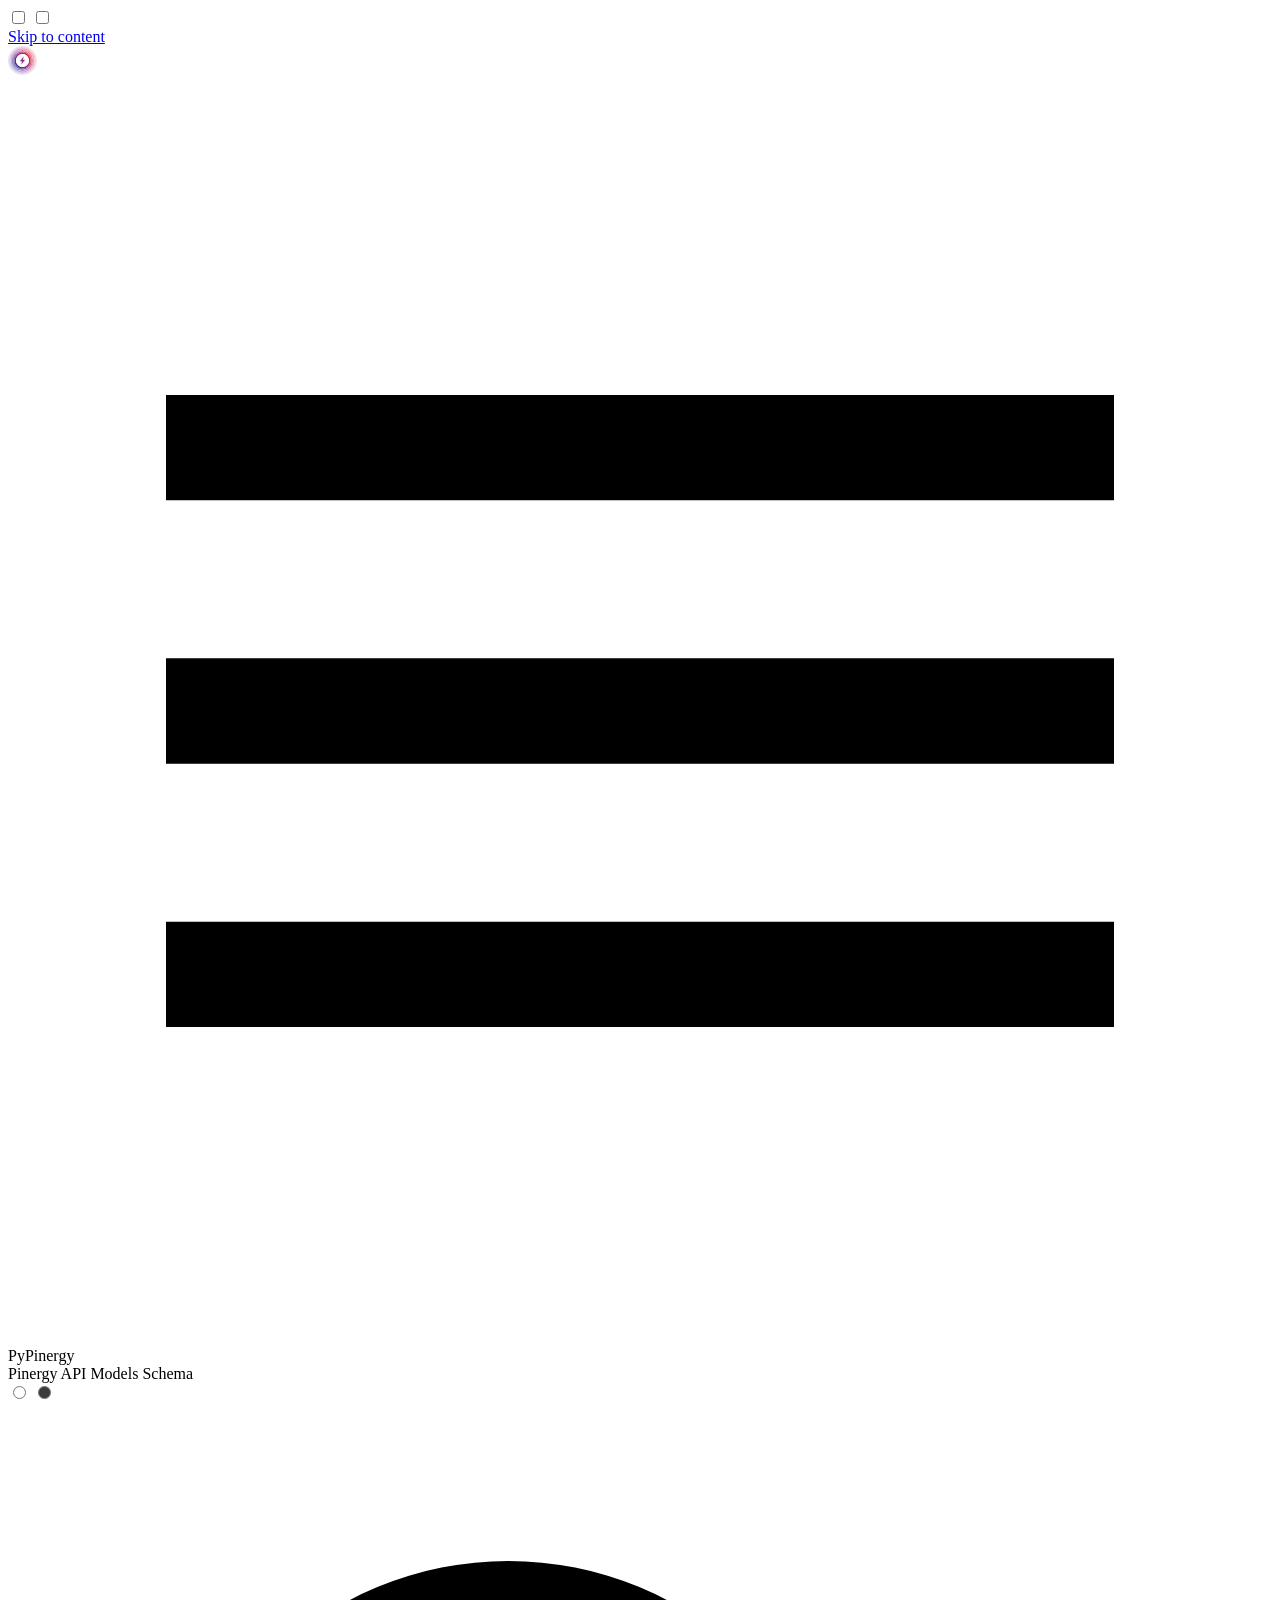
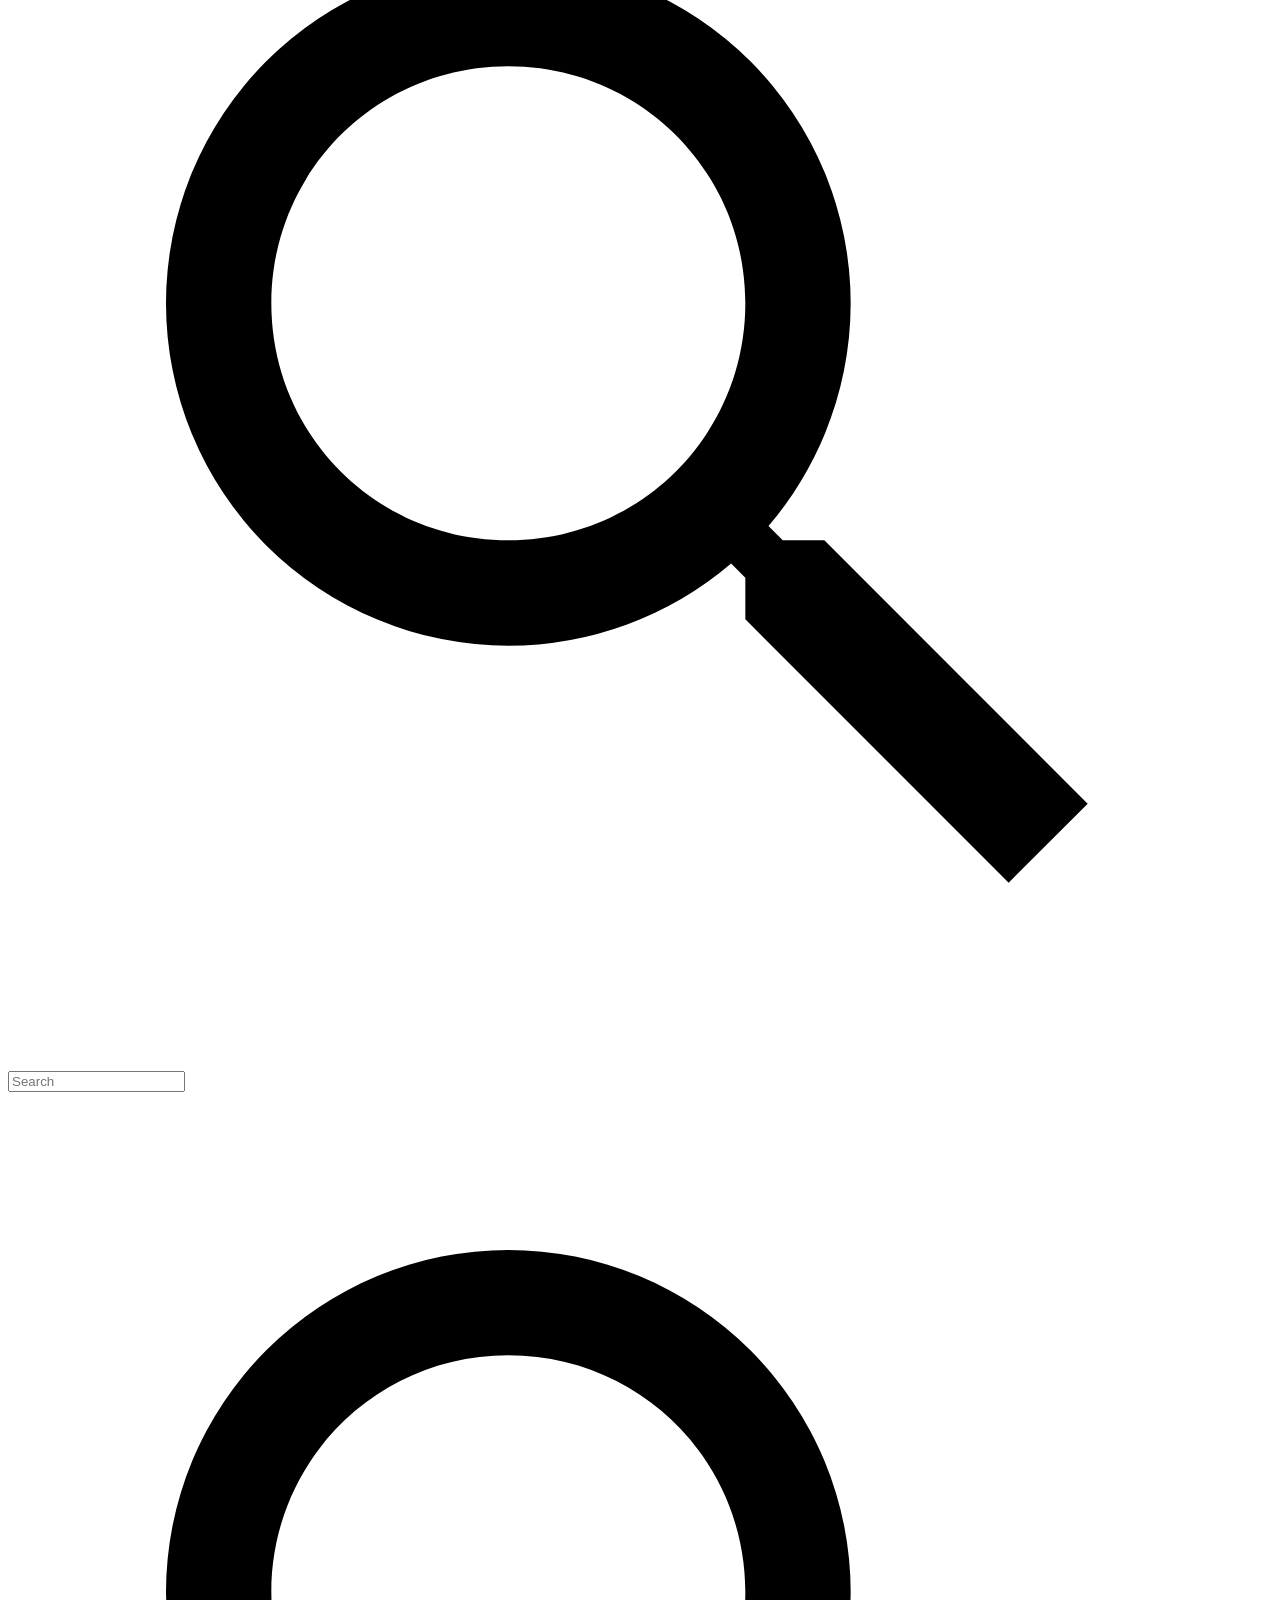
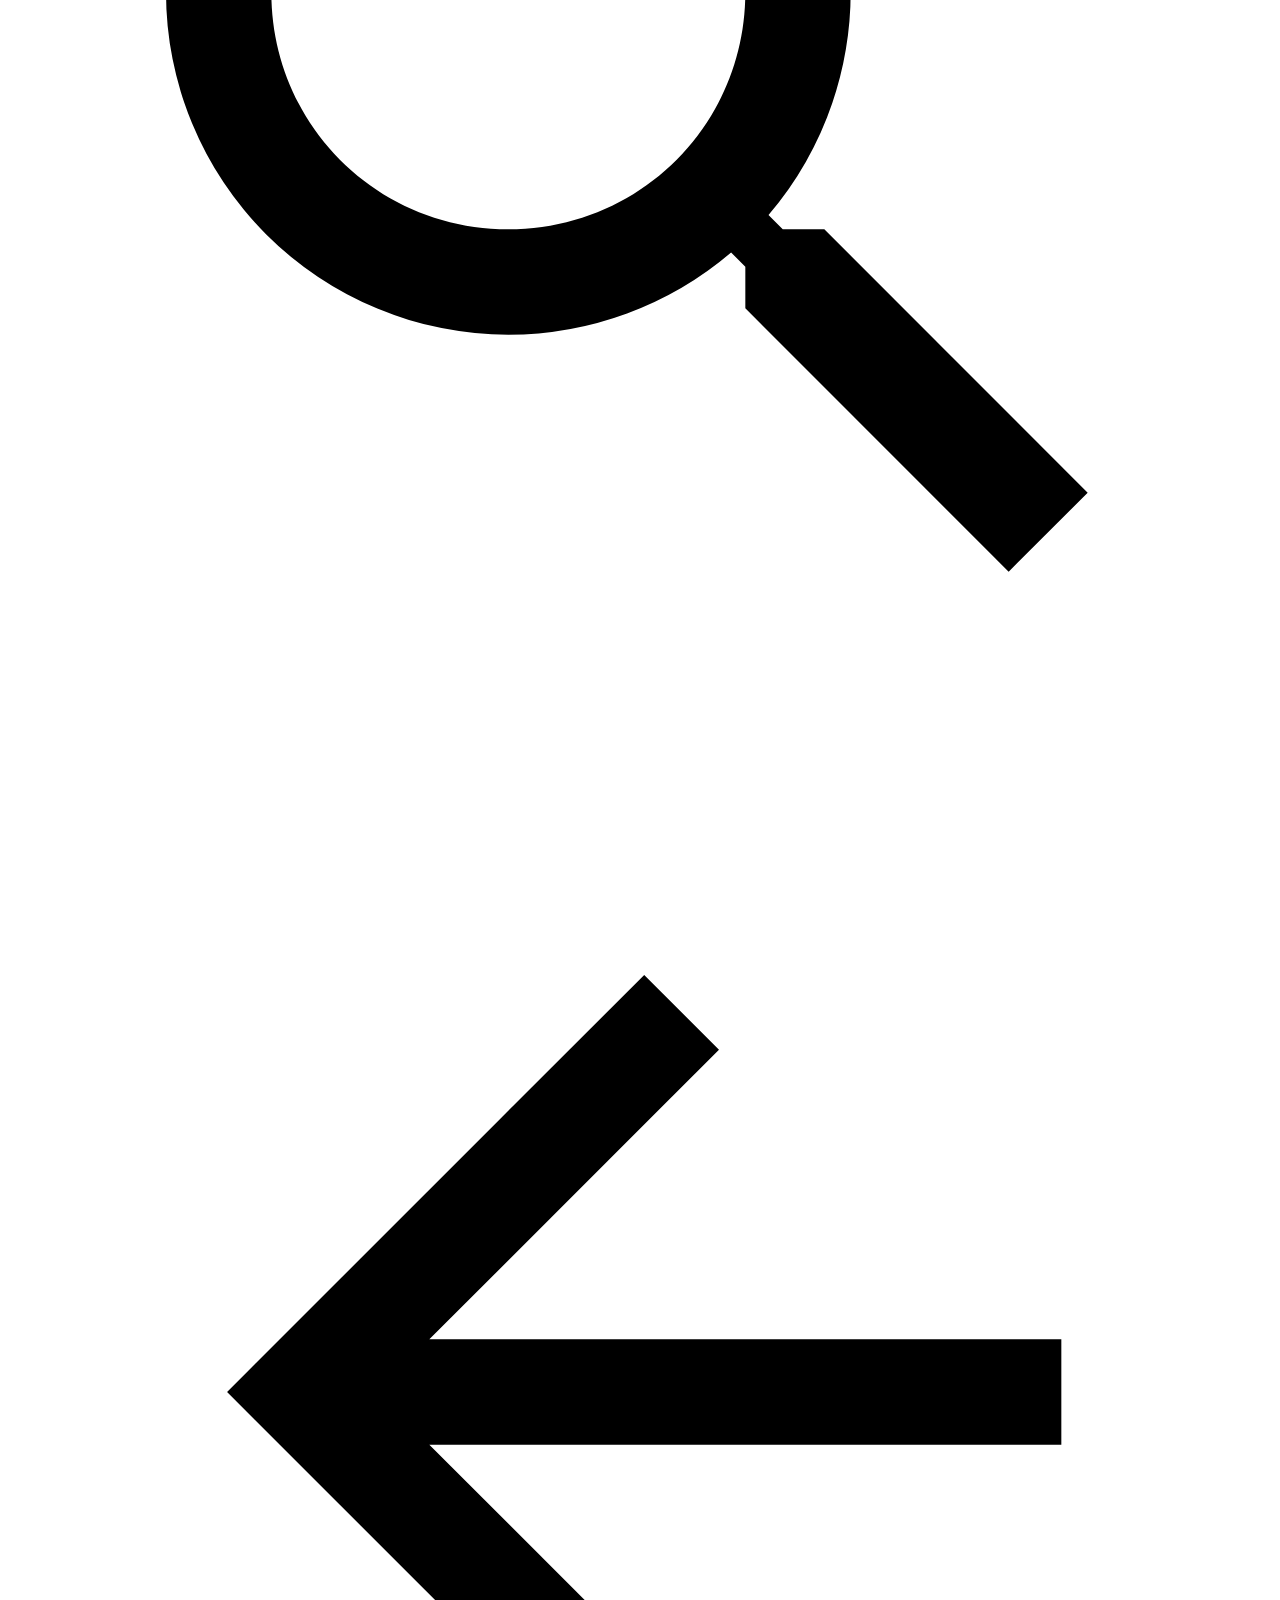
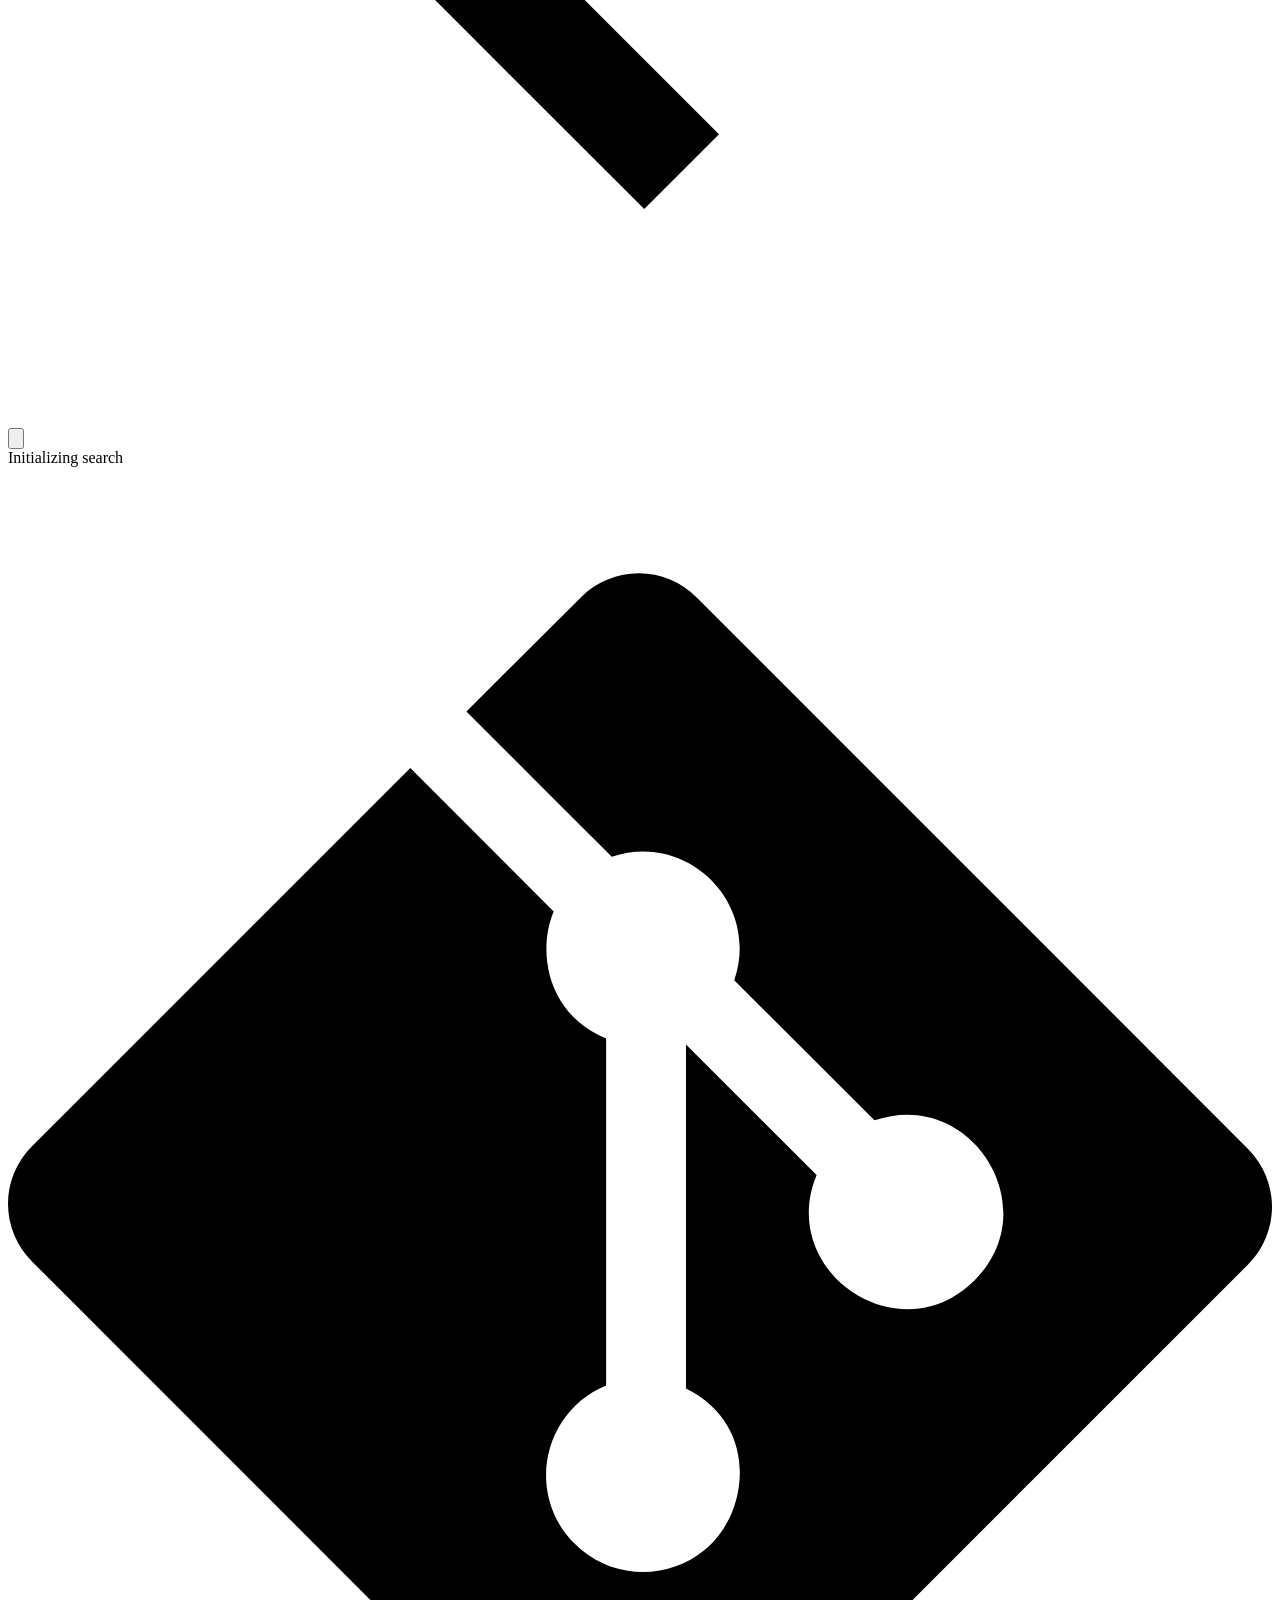
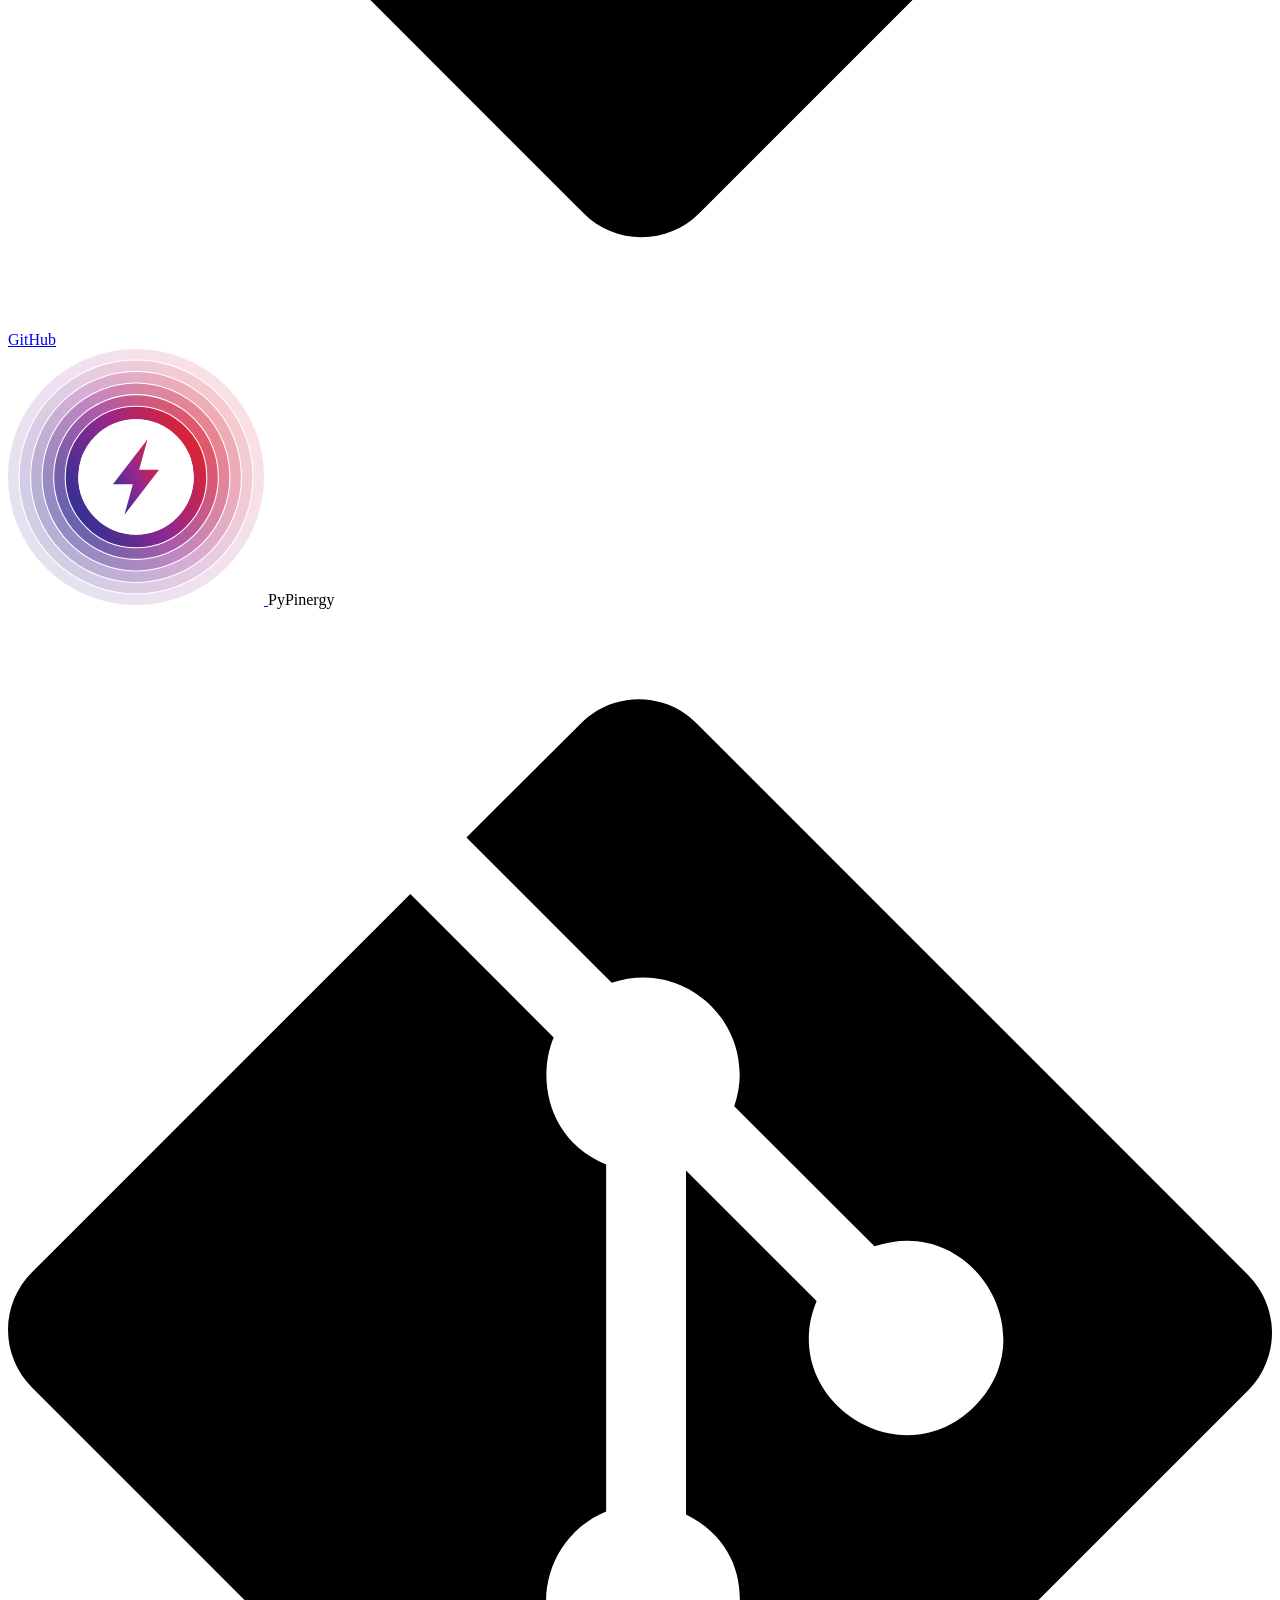
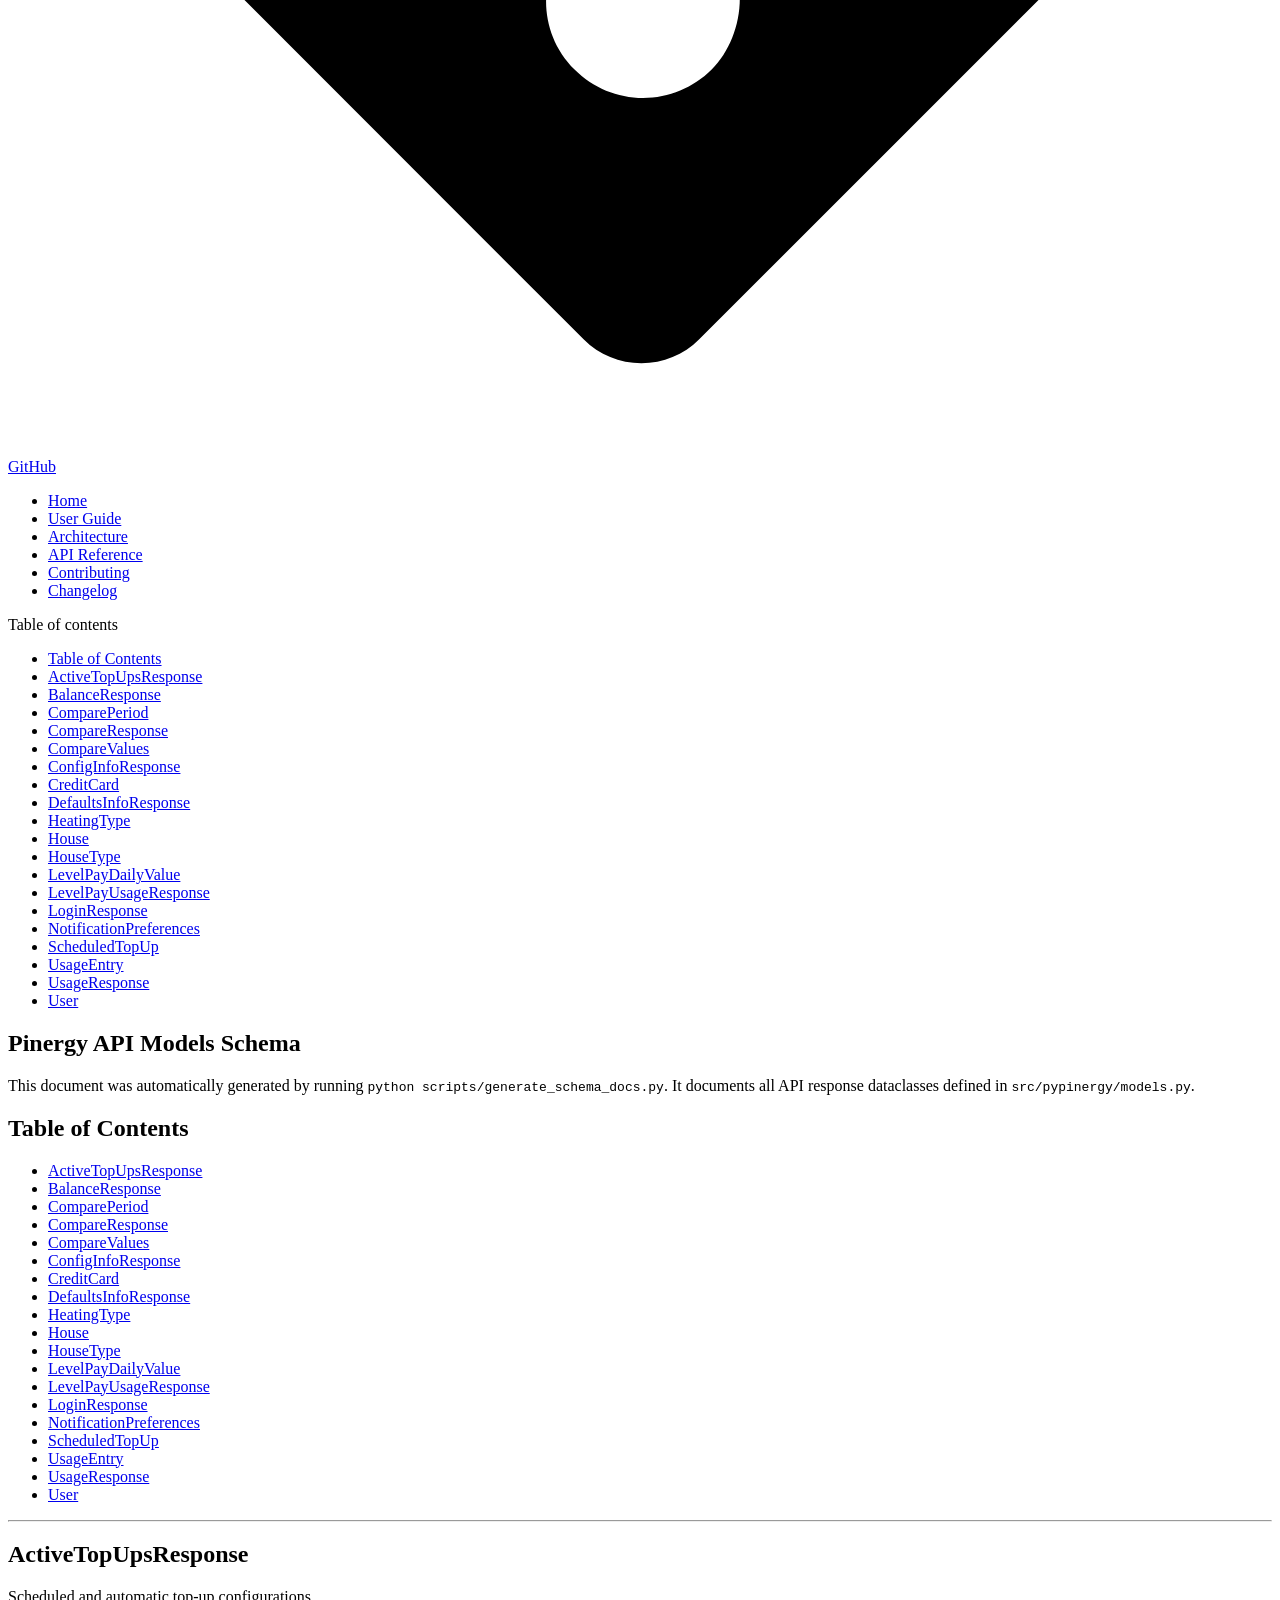
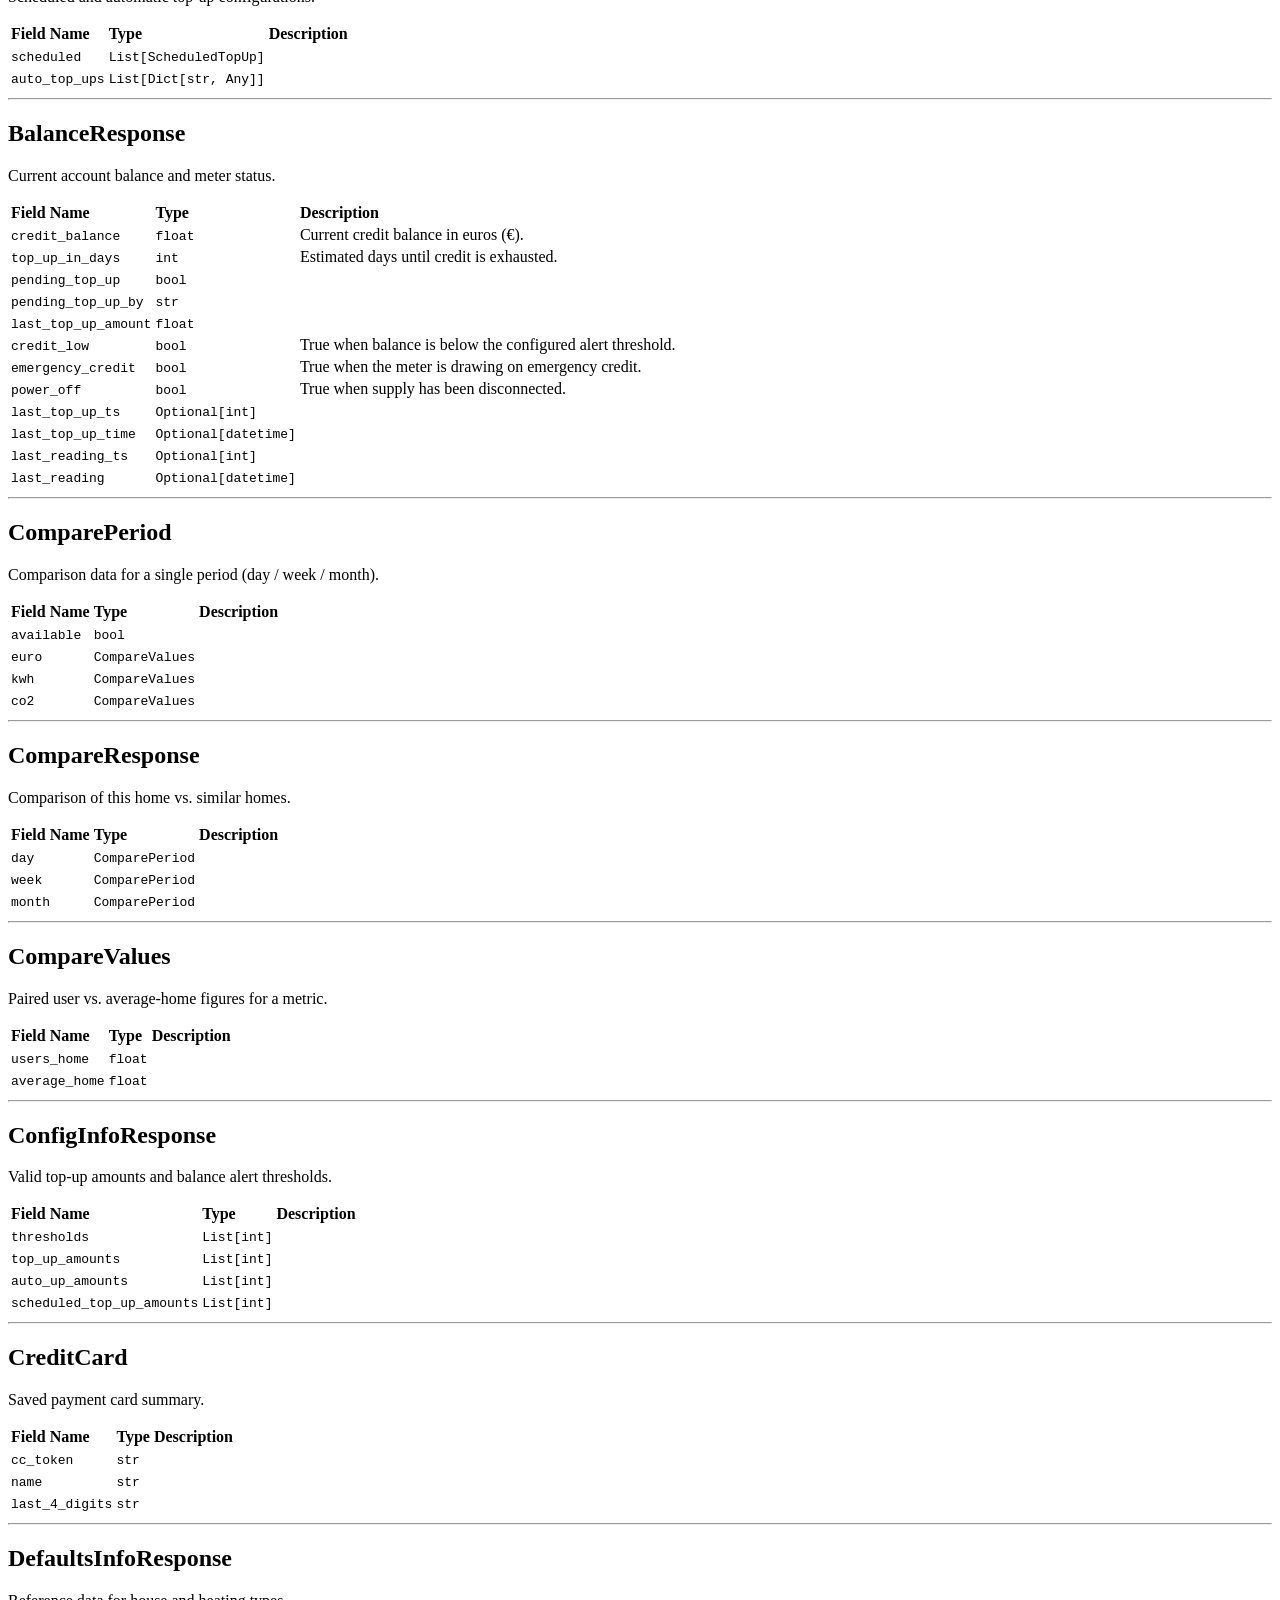
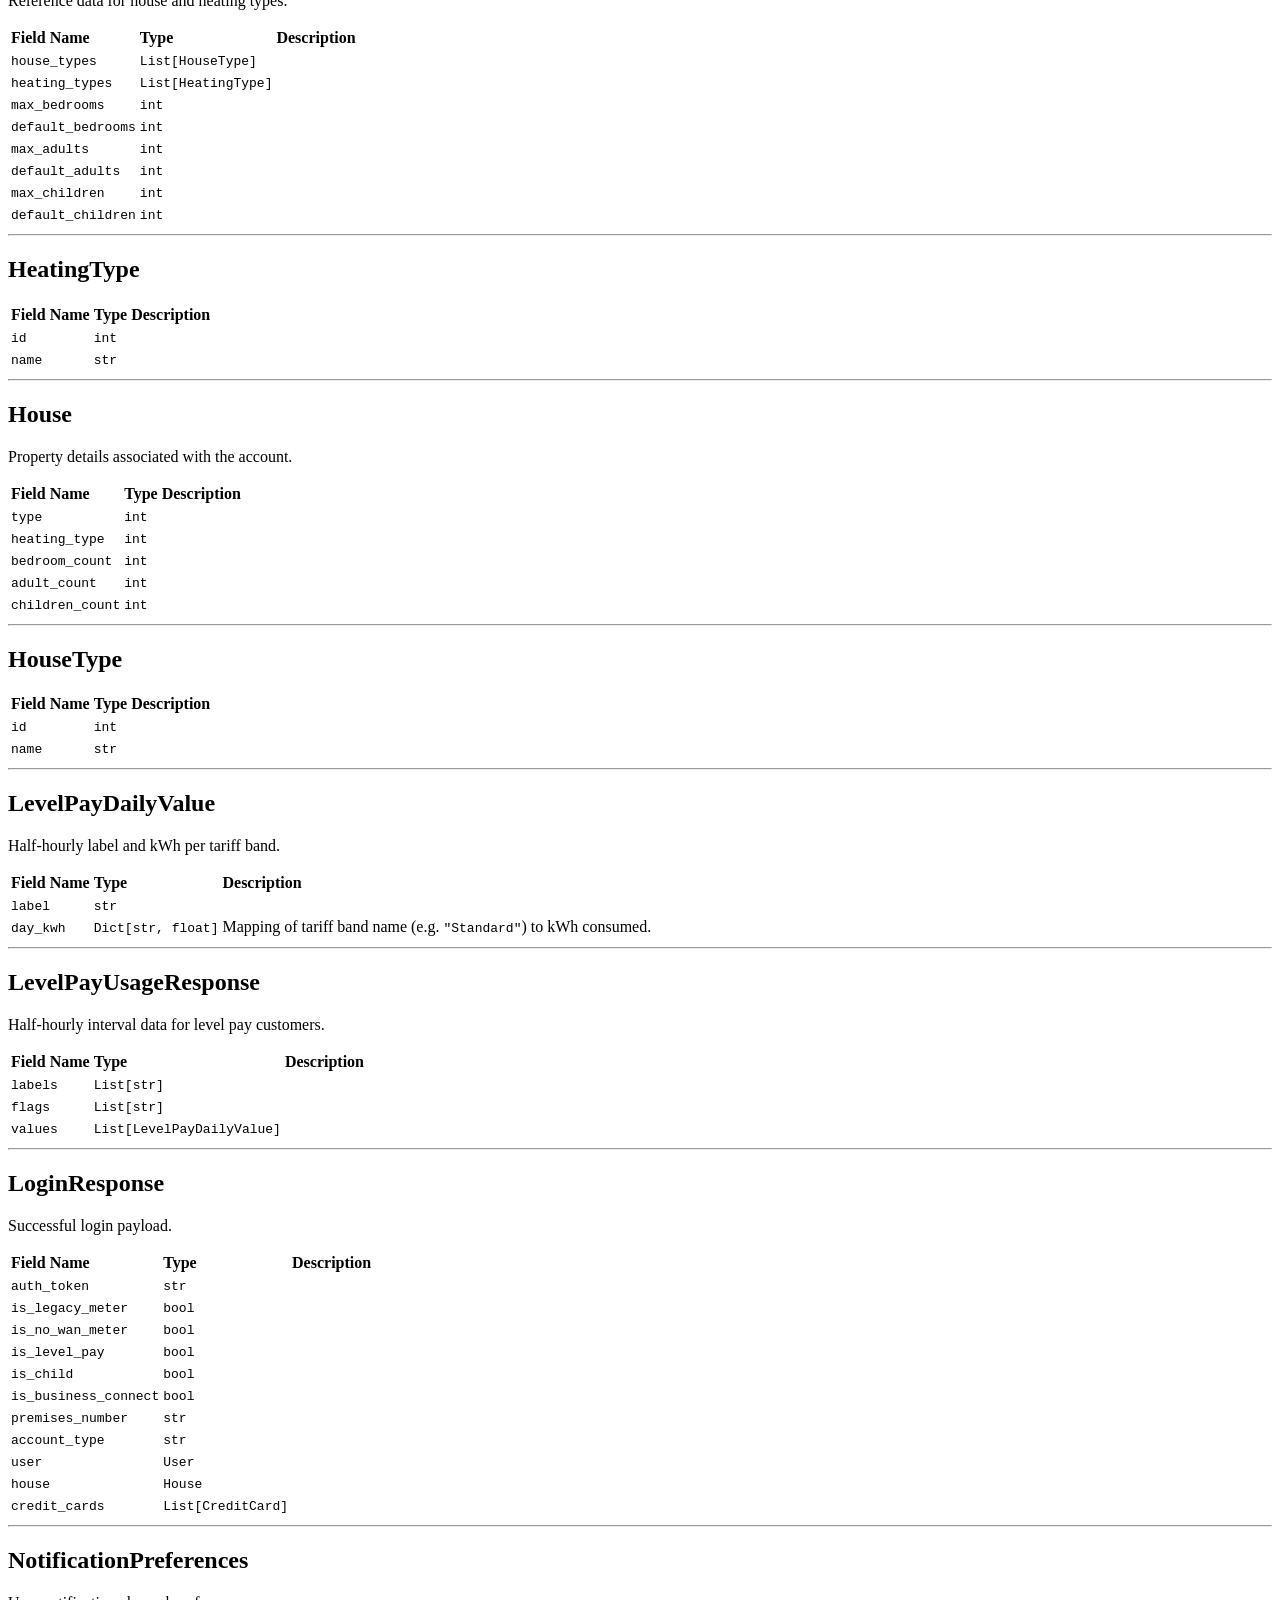
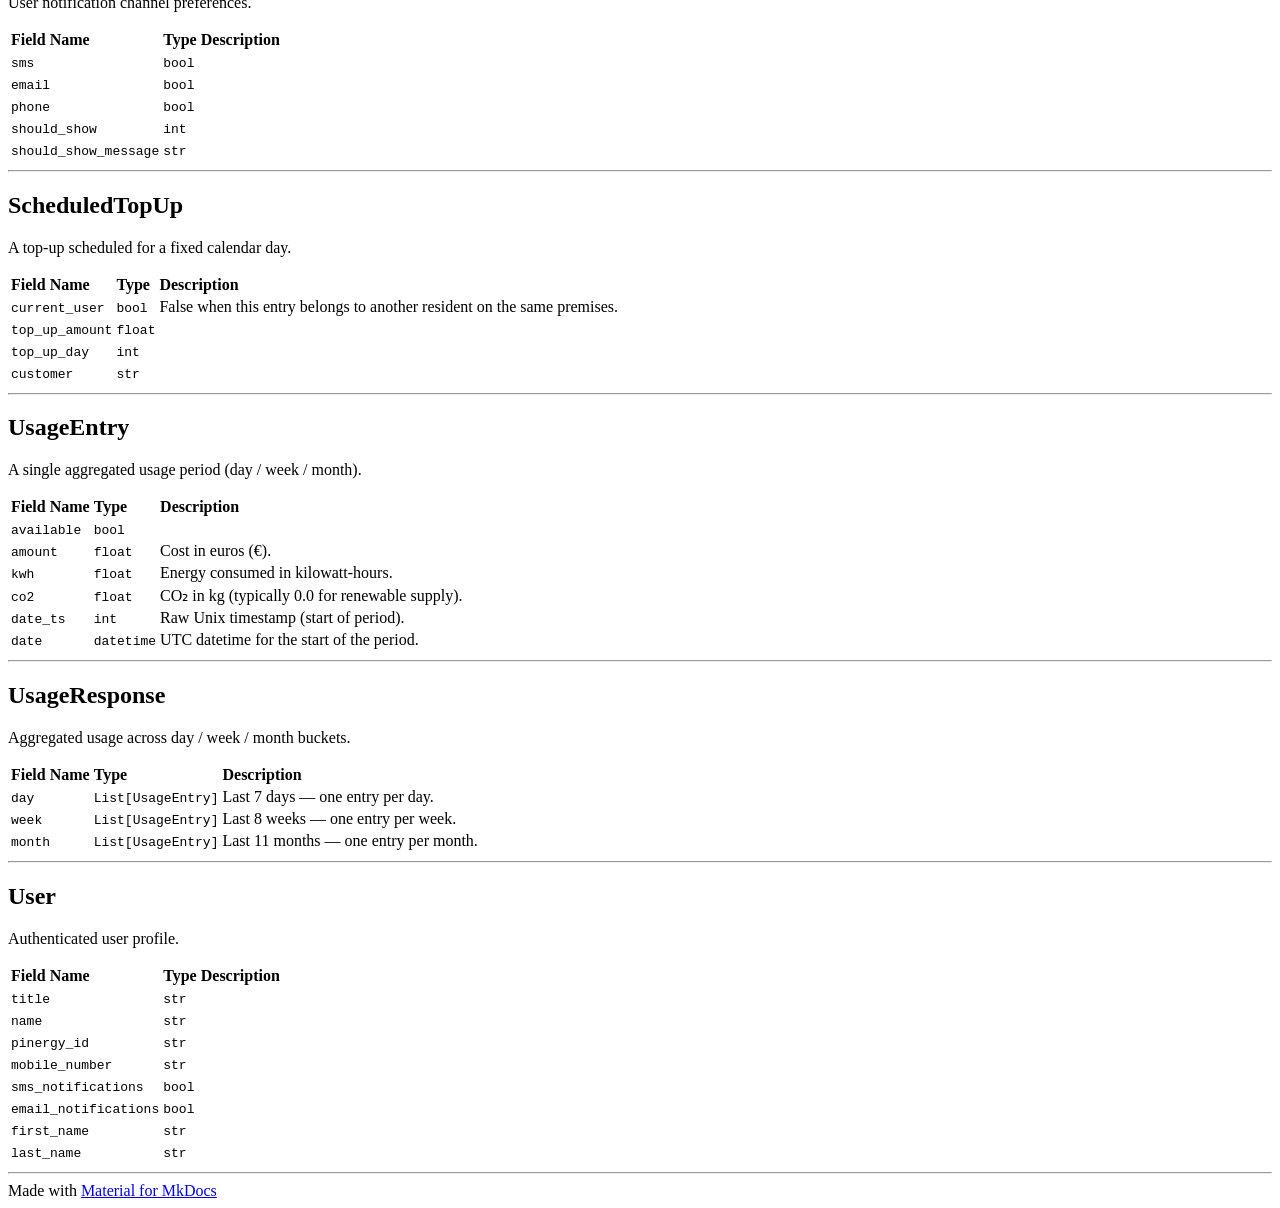
==== api_schemas/index.html @ edf9b236 "deploy: 1b08031ca362ef670d4a3bc234a4b2a29debac36" ====
<!doctype html>
<html lang="en" class="no-js">
  <head>
    
      <meta charset="utf-8">
      <meta name="viewport" content="width=device-width,initial-scale=1">
      
      
      
      
      
      
        
      
      
      <link rel="icon" href="../assets/brand/icon.svg">
      <meta name="generator" content="mkdocs-1.6.1, mkdocs-material-9.7.6">
    
    
      
        <title>Pinergy API Models Schema - PyPinergy</title>
      
    
    
      <link rel="stylesheet" href="../assets/stylesheets/main.484c7ddc.min.css">
      
        
        <link rel="stylesheet" href="../assets/stylesheets/palette.ab4e12ef.min.css">
      
      


    
    
      
    
    
      
        
        
        <link rel="preconnect" href="https://fonts.gstatic.com" crossorigin>
        <link rel="stylesheet" href="https://fonts.googleapis.com/css?family=Roboto:300,300i,400,400i,700,700i%7CRoboto+Mono:400,400i,700,700i&display=fallback">
        <style>:root{--md-text-font:"Roboto";--md-code-font:"Roboto Mono"}</style>
      
    
    
      <link rel="stylesheet" href="../assets/_mkdocstrings.css">
    
      <link rel="stylesheet" href="../stylesheets/extra.css">
    
    <script>__md_scope=new URL("..",location),__md_hash=e=>[...e].reduce(((e,_)=>(e<<5)-e+_.charCodeAt(0)),0),__md_get=(e,_=localStorage,t=__md_scope)=>JSON.parse(_.getItem(t.pathname+"."+e)),__md_set=(e,_,t=localStorage,a=__md_scope)=>{try{t.setItem(a.pathname+"."+e,JSON.stringify(_))}catch(e){}}</script>
    
      

    
    
  </head>
  
  
    
    
      
    
    
    
    
    <body dir="ltr" data-md-color-scheme="default" data-md-color-primary="red" data-md-color-accent="indigo">
  
    
    <input class="md-toggle" data-md-toggle="drawer" type="checkbox" id="__drawer" autocomplete="off">
    <input class="md-toggle" data-md-toggle="search" type="checkbox" id="__search" autocomplete="off">
    <label class="md-overlay" for="__drawer"></label>
    <div data-md-component="skip">
      
        
        <a href="#pinergy-api-models-schema" class="md-skip">
          Skip to content
        </a>
      
    </div>
    <div data-md-component="announce">
      
    </div>
    
    
      

  

<header class="md-header md-header--shadow" data-md-component="header">
  <nav class="md-header__inner md-grid" aria-label="Header">
    <a href=".." title="PyPinergy" class="md-header__button md-logo" aria-label="PyPinergy" data-md-component="logo">
      
  <img src="../assets/brand/icon.svg" alt="logo">

    </a>
    <label class="md-header__button md-icon" for="__drawer">
      
      <svg xmlns="http://www.w3.org/2000/svg" viewBox="0 0 24 24"><path d="M3 6h18v2H3zm0 5h18v2H3zm0 5h18v2H3z"/></svg>
    </label>
    <div class="md-header__title" data-md-component="header-title">
      <div class="md-header__ellipsis">
        <div class="md-header__topic">
          <span class="md-ellipsis">
            PyPinergy
          </span>
        </div>
        <div class="md-header__topic" data-md-component="header-topic">
          <span class="md-ellipsis">
            
              Pinergy API Models Schema
            
          </span>
        </div>
      </div>
    </div>
    
      
        <form class="md-header__option" data-md-component="palette">
  
    
    
    
    <input class="md-option" data-md-color-media="(prefers-color-scheme: light)" data-md-color-scheme="default" data-md-color-primary="red" data-md-color-accent="indigo"  aria-label="Switch to dark mode"  type="radio" name="__palette" id="__palette_0">
    
      <label class="md-header__button md-icon" title="Switch to dark mode" for="__palette_1" hidden>
        <svg xmlns="http://www.w3.org/2000/svg" viewBox="0 0 24 24"><path d="M12 8a4 4 0 0 0-4 4 4 4 0 0 0 4 4 4 4 0 0 0 4-4 4 4 0 0 0-4-4m0 10a6 6 0 0 1-6-6 6 6 0 0 1 6-6 6 6 0 0 1 6 6 6 6 0 0 1-6 6m8-9.31V4h-4.69L12 .69 8.69 4H4v4.69L.69 12 4 15.31V20h4.69L12 23.31 15.31 20H20v-4.69L23.31 12z"/></svg>
      </label>
    
  
    
    
    
    <input class="md-option" data-md-color-media="(prefers-color-scheme: dark)" data-md-color-scheme="slate" data-md-color-primary="red" data-md-color-accent="indigo"  aria-label="Switch to light mode"  type="radio" name="__palette" id="__palette_1">
    
      <label class="md-header__button md-icon" title="Switch to light mode" for="__palette_0" hidden>
        <svg xmlns="http://www.w3.org/2000/svg" viewBox="0 0 24 24"><path d="M12 18c-.89 0-1.74-.2-2.5-.55C11.56 16.5 13 14.42 13 12s-1.44-4.5-3.5-5.45C10.26 6.2 11.11 6 12 6a6 6 0 0 1 6 6 6 6 0 0 1-6 6m8-9.31V4h-4.69L12 .69 8.69 4H4v4.69L.69 12 4 15.31V20h4.69L12 23.31 15.31 20H20v-4.69L23.31 12z"/></svg>
      </label>
    
  
</form>
      
    
    
      <script>var palette=__md_get("__palette");if(palette&&palette.color){if("(prefers-color-scheme)"===palette.color.media){var media=matchMedia("(prefers-color-scheme: light)"),input=document.querySelector(media.matches?"[data-md-color-media='(prefers-color-scheme: light)']":"[data-md-color-media='(prefers-color-scheme: dark)']");palette.color.media=input.getAttribute("data-md-color-media"),palette.color.scheme=input.getAttribute("data-md-color-scheme"),palette.color.primary=input.getAttribute("data-md-color-primary"),palette.color.accent=input.getAttribute("data-md-color-accent")}for(var[key,value]of Object.entries(palette.color))document.body.setAttribute("data-md-color-"+key,value)}</script>
    
    
    
      
      
        <label class="md-header__button md-icon" for="__search">
          
          <svg xmlns="http://www.w3.org/2000/svg" viewBox="0 0 24 24"><path d="M9.5 3A6.5 6.5 0 0 1 16 9.5c0 1.61-.59 3.09-1.56 4.23l.27.27h.79l5 5-1.5 1.5-5-5v-.79l-.27-.27A6.52 6.52 0 0 1 9.5 16 6.5 6.5 0 0 1 3 9.5 6.5 6.5 0 0 1 9.5 3m0 2C7 5 5 7 5 9.5S7 14 9.5 14 14 12 14 9.5 12 5 9.5 5"/></svg>
        </label>
        <div class="md-search" data-md-component="search" role="dialog">
  <label class="md-search__overlay" for="__search"></label>
  <div class="md-search__inner" role="search">
    <form class="md-search__form" name="search">
      <input type="text" class="md-search__input" name="query" aria-label="Search" placeholder="Search" autocapitalize="off" autocorrect="off" autocomplete="off" spellcheck="false" data-md-component="search-query" required>
      <label class="md-search__icon md-icon" for="__search">
        
        <svg xmlns="http://www.w3.org/2000/svg" viewBox="0 0 24 24"><path d="M9.5 3A6.5 6.5 0 0 1 16 9.5c0 1.61-.59 3.09-1.56 4.23l.27.27h.79l5 5-1.5 1.5-5-5v-.79l-.27-.27A6.52 6.52 0 0 1 9.5 16 6.5 6.5 0 0 1 3 9.5 6.5 6.5 0 0 1 9.5 3m0 2C7 5 5 7 5 9.5S7 14 9.5 14 14 12 14 9.5 12 5 9.5 5"/></svg>
        
        <svg xmlns="http://www.w3.org/2000/svg" viewBox="0 0 24 24"><path d="M20 11v2H8l5.5 5.5-1.42 1.42L4.16 12l7.92-7.92L13.5 5.5 8 11z"/></svg>
      </label>
      <nav class="md-search__options" aria-label="Search">
        
        <button type="reset" class="md-search__icon md-icon" title="Clear" aria-label="Clear" tabindex="-1">
          
          <svg xmlns="http://www.w3.org/2000/svg" viewBox="0 0 24 24"><path d="M19 6.41 17.59 5 12 10.59 6.41 5 5 6.41 10.59 12 5 17.59 6.41 19 12 13.41 17.59 19 19 17.59 13.41 12z"/></svg>
        </button>
      </nav>
      
    </form>
    <div class="md-search__output">
      <div class="md-search__scrollwrap" tabindex="0" data-md-scrollfix>
        <div class="md-search-result" data-md-component="search-result">
          <div class="md-search-result__meta">
            Initializing search
          </div>
          <ol class="md-search-result__list" role="presentation"></ol>
        </div>
      </div>
    </div>
  </div>
</div>
      
    
    
      <div class="md-header__source">
        <a href="https://github.com/irishsmurf/pypinergy" title="Go to repository" class="md-source" data-md-component="source">
  <div class="md-source__icon md-icon">
    
    <svg xmlns="http://www.w3.org/2000/svg" viewBox="0 0 448 512"><!--! Font Awesome Free 7.1.0 by @fontawesome - https://fontawesome.com License - https://fontawesome.com/license/free (Icons: CC BY 4.0, Fonts: SIL OFL 1.1, Code: MIT License) Copyright 2025 Fonticons, Inc.--><path d="M439.6 236.1 244 40.5c-5.4-5.5-12.8-8.5-20.4-8.5s-15 3-20.4 8.4L162.5 81l51.5 51.5c27.1-9.1 52.7 16.8 43.4 43.7l49.7 49.7c34.2-11.8 61.2 31 35.5 56.7-26.5 26.5-70.2-2.9-56-37.3L240.3 199v121.9c25.3 12.5 22.3 41.8 9.1 55-6.4 6.4-15.2 10.1-24.3 10.1s-17.8-3.6-24.3-10.1c-17.6-17.6-11.1-46.9 11.2-56v-123c-20.8-8.5-24.6-30.7-18.6-45L142.6 101 8.5 235.1C3 240.6 0 247.9 0 255.5s3 15 8.5 20.4l195.6 195.7c5.4 5.4 12.7 8.4 20.4 8.4s15-3 20.4-8.4l194.7-194.7c5.4-5.4 8.4-12.8 8.4-20.4s-3-15-8.4-20.4"/></svg>
  </div>
  <div class="md-source__repository">
    GitHub
  </div>
</a>
      </div>
    
  </nav>
  
</header>
    
    <div class="md-container" data-md-component="container">
      
      
        
          
        
      
      <main class="md-main" data-md-component="main">
        <div class="md-main__inner md-grid">
          
            
              
              <div class="md-sidebar md-sidebar--primary" data-md-component="sidebar" data-md-type="navigation" >
                <div class="md-sidebar__scrollwrap">
                  <div class="md-sidebar__inner">
                    



<nav class="md-nav md-nav--primary" aria-label="Navigation" data-md-level="0">
  <label class="md-nav__title" for="__drawer">
    <a href=".." title="PyPinergy" class="md-nav__button md-logo" aria-label="PyPinergy" data-md-component="logo">
      
  <img src="../assets/brand/icon.svg" alt="logo">

    </a>
    PyPinergy
  </label>
  
    <div class="md-nav__source">
      <a href="https://github.com/irishsmurf/pypinergy" title="Go to repository" class="md-source" data-md-component="source">
  <div class="md-source__icon md-icon">
    
    <svg xmlns="http://www.w3.org/2000/svg" viewBox="0 0 448 512"><!--! Font Awesome Free 7.1.0 by @fontawesome - https://fontawesome.com License - https://fontawesome.com/license/free (Icons: CC BY 4.0, Fonts: SIL OFL 1.1, Code: MIT License) Copyright 2025 Fonticons, Inc.--><path d="M439.6 236.1 244 40.5c-5.4-5.5-12.8-8.5-20.4-8.5s-15 3-20.4 8.4L162.5 81l51.5 51.5c27.1-9.1 52.7 16.8 43.4 43.7l49.7 49.7c34.2-11.8 61.2 31 35.5 56.7-26.5 26.5-70.2-2.9-56-37.3L240.3 199v121.9c25.3 12.5 22.3 41.8 9.1 55-6.4 6.4-15.2 10.1-24.3 10.1s-17.8-3.6-24.3-10.1c-17.6-17.6-11.1-46.9 11.2-56v-123c-20.8-8.5-24.6-30.7-18.6-45L142.6 101 8.5 235.1C3 240.6 0 247.9 0 255.5s3 15 8.5 20.4l195.6 195.7c5.4 5.4 12.7 8.4 20.4 8.4s15-3 20.4-8.4l194.7-194.7c5.4-5.4 8.4-12.8 8.4-20.4s-3-15-8.4-20.4"/></svg>
  </div>
  <div class="md-source__repository">
    GitHub
  </div>
</a>
    </div>
  
  <ul class="md-nav__list" data-md-scrollfix>
    
      
      
  
  
  
  
    <li class="md-nav__item">
      <a href=".." class="md-nav__link">
        
  
  
  <span class="md-ellipsis">
    
  
    Home
  

    
  </span>
  
  

      </a>
    </li>
  

    
      
      
  
  
  
  
    <li class="md-nav__item">
      <a href="../user-guide/" class="md-nav__link">
        
  
  
  <span class="md-ellipsis">
    
  
    User Guide
  

    
  </span>
  
  

      </a>
    </li>
  

    
      
      
  
  
  
  
    <li class="md-nav__item">
      <a href="../architecture/" class="md-nav__link">
        
  
  
  <span class="md-ellipsis">
    
  
    Architecture
  

    
  </span>
  
  

      </a>
    </li>
  

    
      
      
  
  
  
  
    <li class="md-nav__item">
      <a href="../reference/" class="md-nav__link">
        
  
  
  <span class="md-ellipsis">
    
  
    API Reference
  

    
  </span>
  
  

      </a>
    </li>
  

    
      
      
  
  
  
  
    <li class="md-nav__item">
      <a href="../contributing/" class="md-nav__link">
        
  
  
  <span class="md-ellipsis">
    
  
    Contributing
  

    
  </span>
  
  

      </a>
    </li>
  

    
      
      
  
  
  
  
    <li class="md-nav__item">
      <a href="../changelog/" class="md-nav__link">
        
  
  
  <span class="md-ellipsis">
    
  
    Changelog
  

    
  </span>
  
  

      </a>
    </li>
  

    
  </ul>
</nav>
                  </div>
                </div>
              </div>
            
            
              
              <div class="md-sidebar md-sidebar--secondary" data-md-component="sidebar" data-md-type="toc" >
                <div class="md-sidebar__scrollwrap">
                  <div class="md-sidebar__inner">
                    

<nav class="md-nav md-nav--secondary" aria-label="Table of contents">
  
  
  
    
  
  
    <label class="md-nav__title" for="__toc">
      <span class="md-nav__icon md-icon"></span>
      Table of contents
    </label>
    <ul class="md-nav__list" data-md-component="toc" data-md-scrollfix>
      
        <li class="md-nav__item">
  <a href="#table-of-contents" class="md-nav__link">
    <span class="md-ellipsis">
      
        Table of Contents
      
    </span>
  </a>
  
</li>
      
        <li class="md-nav__item">
  <a href="#activetopupsresponse" class="md-nav__link">
    <span class="md-ellipsis">
      
        ActiveTopUpsResponse
      
    </span>
  </a>
  
</li>
      
        <li class="md-nav__item">
  <a href="#balanceresponse" class="md-nav__link">
    <span class="md-ellipsis">
      
        BalanceResponse
      
    </span>
  </a>
  
</li>
      
        <li class="md-nav__item">
  <a href="#compareperiod" class="md-nav__link">
    <span class="md-ellipsis">
      
        ComparePeriod
      
    </span>
  </a>
  
</li>
      
        <li class="md-nav__item">
  <a href="#compareresponse" class="md-nav__link">
    <span class="md-ellipsis">
      
        CompareResponse
      
    </span>
  </a>
  
</li>
      
        <li class="md-nav__item">
  <a href="#comparevalues" class="md-nav__link">
    <span class="md-ellipsis">
      
        CompareValues
      
    </span>
  </a>
  
</li>
      
        <li class="md-nav__item">
  <a href="#configinforesponse" class="md-nav__link">
    <span class="md-ellipsis">
      
        ConfigInfoResponse
      
    </span>
  </a>
  
</li>
      
        <li class="md-nav__item">
  <a href="#creditcard" class="md-nav__link">
    <span class="md-ellipsis">
      
        CreditCard
      
    </span>
  </a>
  
</li>
      
        <li class="md-nav__item">
  <a href="#defaultsinforesponse" class="md-nav__link">
    <span class="md-ellipsis">
      
        DefaultsInfoResponse
      
    </span>
  </a>
  
</li>
      
        <li class="md-nav__item">
  <a href="#heatingtype" class="md-nav__link">
    <span class="md-ellipsis">
      
        HeatingType
      
    </span>
  </a>
  
</li>
      
        <li class="md-nav__item">
  <a href="#house" class="md-nav__link">
    <span class="md-ellipsis">
      
        House
      
    </span>
  </a>
  
</li>
      
        <li class="md-nav__item">
  <a href="#housetype" class="md-nav__link">
    <span class="md-ellipsis">
      
        HouseType
      
    </span>
  </a>
  
</li>
      
        <li class="md-nav__item">
  <a href="#levelpaydailyvalue" class="md-nav__link">
    <span class="md-ellipsis">
      
        LevelPayDailyValue
      
    </span>
  </a>
  
</li>
      
        <li class="md-nav__item">
  <a href="#levelpayusageresponse" class="md-nav__link">
    <span class="md-ellipsis">
      
        LevelPayUsageResponse
      
    </span>
  </a>
  
</li>
      
        <li class="md-nav__item">
  <a href="#loginresponse" class="md-nav__link">
    <span class="md-ellipsis">
      
        LoginResponse
      
    </span>
  </a>
  
</li>
      
        <li class="md-nav__item">
  <a href="#notificationpreferences" class="md-nav__link">
    <span class="md-ellipsis">
      
        NotificationPreferences
      
    </span>
  </a>
  
</li>
      
        <li class="md-nav__item">
  <a href="#scheduledtopup" class="md-nav__link">
    <span class="md-ellipsis">
      
        ScheduledTopUp
      
    </span>
  </a>
  
</li>
      
        <li class="md-nav__item">
  <a href="#usageentry" class="md-nav__link">
    <span class="md-ellipsis">
      
        UsageEntry
      
    </span>
  </a>
  
</li>
      
        <li class="md-nav__item">
  <a href="#usageresponse" class="md-nav__link">
    <span class="md-ellipsis">
      
        UsageResponse
      
    </span>
  </a>
  
</li>
      
        <li class="md-nav__item">
  <a href="#user" class="md-nav__link">
    <span class="md-ellipsis">
      
        User
      
    </span>
  </a>
  
</li>
      
    </ul>
  
</nav>
                  </div>
                </div>
              </div>
            
          
          
            <div class="md-content" data-md-component="content">
              
              <article class="md-content__inner md-typeset">
                
                  


  
  


<h1 id="pinergy-api-models-schema">Pinergy API Models Schema</h1>
<p>This document was automatically generated by running <code>python scripts/generate_schema_docs.py</code>.
It documents all API response dataclasses defined in <code>src/pypinergy/models.py</code>.</p>
<h2 id="table-of-contents">Table of Contents</h2>
<ul>
<li><a href="#activetopupsresponse">ActiveTopUpsResponse</a></li>
<li><a href="#balanceresponse">BalanceResponse</a></li>
<li><a href="#compareperiod">ComparePeriod</a></li>
<li><a href="#compareresponse">CompareResponse</a></li>
<li><a href="#comparevalues">CompareValues</a></li>
<li><a href="#configinforesponse">ConfigInfoResponse</a></li>
<li><a href="#creditcard">CreditCard</a></li>
<li><a href="#defaultsinforesponse">DefaultsInfoResponse</a></li>
<li><a href="#heatingtype">HeatingType</a></li>
<li><a href="#house">House</a></li>
<li><a href="#housetype">HouseType</a></li>
<li><a href="#levelpaydailyvalue">LevelPayDailyValue</a></li>
<li><a href="#levelpayusageresponse">LevelPayUsageResponse</a></li>
<li><a href="#loginresponse">LoginResponse</a></li>
<li><a href="#notificationpreferences">NotificationPreferences</a></li>
<li><a href="#scheduledtopup">ScheduledTopUp</a></li>
<li><a href="#usageentry">UsageEntry</a></li>
<li><a href="#usageresponse">UsageResponse</a></li>
<li><a href="#user">User</a></li>
</ul>
<hr />
<h2 id="activetopupsresponse">ActiveTopUpsResponse</h2>
<p>Scheduled and automatic top-up configurations.</p>
<table>
<thead>
<tr>
<th style="text-align: left;">Field Name</th>
<th style="text-align: left;">Type</th>
<th style="text-align: left;">Description</th>
</tr>
</thead>
<tbody>
<tr>
<td style="text-align: left;"><code>scheduled</code></td>
<td style="text-align: left;"><code>List[ScheduledTopUp]</code></td>
<td style="text-align: left;"></td>
</tr>
<tr>
<td style="text-align: left;"><code>auto_top_ups</code></td>
<td style="text-align: left;"><code>List[Dict[str, Any]]</code></td>
<td style="text-align: left;"></td>
</tr>
</tbody>
</table>
<hr />
<h2 id="balanceresponse">BalanceResponse</h2>
<p>Current account balance and meter status.</p>
<table>
<thead>
<tr>
<th style="text-align: left;">Field Name</th>
<th style="text-align: left;">Type</th>
<th style="text-align: left;">Description</th>
</tr>
</thead>
<tbody>
<tr>
<td style="text-align: left;"><code>credit_balance</code></td>
<td style="text-align: left;"><code>float</code></td>
<td style="text-align: left;">Current credit balance in euros (€).</td>
</tr>
<tr>
<td style="text-align: left;"><code>top_up_in_days</code></td>
<td style="text-align: left;"><code>int</code></td>
<td style="text-align: left;">Estimated days until credit is exhausted.</td>
</tr>
<tr>
<td style="text-align: left;"><code>pending_top_up</code></td>
<td style="text-align: left;"><code>bool</code></td>
<td style="text-align: left;"></td>
</tr>
<tr>
<td style="text-align: left;"><code>pending_top_up_by</code></td>
<td style="text-align: left;"><code>str</code></td>
<td style="text-align: left;"></td>
</tr>
<tr>
<td style="text-align: left;"><code>last_top_up_amount</code></td>
<td style="text-align: left;"><code>float</code></td>
<td style="text-align: left;"></td>
</tr>
<tr>
<td style="text-align: left;"><code>credit_low</code></td>
<td style="text-align: left;"><code>bool</code></td>
<td style="text-align: left;">True when balance is below the configured alert threshold.</td>
</tr>
<tr>
<td style="text-align: left;"><code>emergency_credit</code></td>
<td style="text-align: left;"><code>bool</code></td>
<td style="text-align: left;">True when the meter is drawing on emergency credit.</td>
</tr>
<tr>
<td style="text-align: left;"><code>power_off</code></td>
<td style="text-align: left;"><code>bool</code></td>
<td style="text-align: left;">True when supply has been disconnected.</td>
</tr>
<tr>
<td style="text-align: left;"><code>last_top_up_ts</code></td>
<td style="text-align: left;"><code>Optional[int]</code></td>
<td style="text-align: left;"></td>
</tr>
<tr>
<td style="text-align: left;"><code>last_top_up_time</code></td>
<td style="text-align: left;"><code>Optional[datetime]</code></td>
<td style="text-align: left;"></td>
</tr>
<tr>
<td style="text-align: left;"><code>last_reading_ts</code></td>
<td style="text-align: left;"><code>Optional[int]</code></td>
<td style="text-align: left;"></td>
</tr>
<tr>
<td style="text-align: left;"><code>last_reading</code></td>
<td style="text-align: left;"><code>Optional[datetime]</code></td>
<td style="text-align: left;"></td>
</tr>
</tbody>
</table>
<hr />
<h2 id="compareperiod">ComparePeriod</h2>
<p>Comparison data for a single period (day / week / month).</p>
<table>
<thead>
<tr>
<th style="text-align: left;">Field Name</th>
<th style="text-align: left;">Type</th>
<th style="text-align: left;">Description</th>
</tr>
</thead>
<tbody>
<tr>
<td style="text-align: left;"><code>available</code></td>
<td style="text-align: left;"><code>bool</code></td>
<td style="text-align: left;"></td>
</tr>
<tr>
<td style="text-align: left;"><code>euro</code></td>
<td style="text-align: left;"><code>CompareValues</code></td>
<td style="text-align: left;"></td>
</tr>
<tr>
<td style="text-align: left;"><code>kwh</code></td>
<td style="text-align: left;"><code>CompareValues</code></td>
<td style="text-align: left;"></td>
</tr>
<tr>
<td style="text-align: left;"><code>co2</code></td>
<td style="text-align: left;"><code>CompareValues</code></td>
<td style="text-align: left;"></td>
</tr>
</tbody>
</table>
<hr />
<h2 id="compareresponse">CompareResponse</h2>
<p>Comparison of this home vs. similar homes.</p>
<table>
<thead>
<tr>
<th style="text-align: left;">Field Name</th>
<th style="text-align: left;">Type</th>
<th style="text-align: left;">Description</th>
</tr>
</thead>
<tbody>
<tr>
<td style="text-align: left;"><code>day</code></td>
<td style="text-align: left;"><code>ComparePeriod</code></td>
<td style="text-align: left;"></td>
</tr>
<tr>
<td style="text-align: left;"><code>week</code></td>
<td style="text-align: left;"><code>ComparePeriod</code></td>
<td style="text-align: left;"></td>
</tr>
<tr>
<td style="text-align: left;"><code>month</code></td>
<td style="text-align: left;"><code>ComparePeriod</code></td>
<td style="text-align: left;"></td>
</tr>
</tbody>
</table>
<hr />
<h2 id="comparevalues">CompareValues</h2>
<p>Paired user vs. average-home figures for a metric.</p>
<table>
<thead>
<tr>
<th style="text-align: left;">Field Name</th>
<th style="text-align: left;">Type</th>
<th style="text-align: left;">Description</th>
</tr>
</thead>
<tbody>
<tr>
<td style="text-align: left;"><code>users_home</code></td>
<td style="text-align: left;"><code>float</code></td>
<td style="text-align: left;"></td>
</tr>
<tr>
<td style="text-align: left;"><code>average_home</code></td>
<td style="text-align: left;"><code>float</code></td>
<td style="text-align: left;"></td>
</tr>
</tbody>
</table>
<hr />
<h2 id="configinforesponse">ConfigInfoResponse</h2>
<p>Valid top-up amounts and balance alert thresholds.</p>
<table>
<thead>
<tr>
<th style="text-align: left;">Field Name</th>
<th style="text-align: left;">Type</th>
<th style="text-align: left;">Description</th>
</tr>
</thead>
<tbody>
<tr>
<td style="text-align: left;"><code>thresholds</code></td>
<td style="text-align: left;"><code>List[int]</code></td>
<td style="text-align: left;"></td>
</tr>
<tr>
<td style="text-align: left;"><code>top_up_amounts</code></td>
<td style="text-align: left;"><code>List[int]</code></td>
<td style="text-align: left;"></td>
</tr>
<tr>
<td style="text-align: left;"><code>auto_up_amounts</code></td>
<td style="text-align: left;"><code>List[int]</code></td>
<td style="text-align: left;"></td>
</tr>
<tr>
<td style="text-align: left;"><code>scheduled_top_up_amounts</code></td>
<td style="text-align: left;"><code>List[int]</code></td>
<td style="text-align: left;"></td>
</tr>
</tbody>
</table>
<hr />
<h2 id="creditcard">CreditCard</h2>
<p>Saved payment card summary.</p>
<table>
<thead>
<tr>
<th style="text-align: left;">Field Name</th>
<th style="text-align: left;">Type</th>
<th style="text-align: left;">Description</th>
</tr>
</thead>
<tbody>
<tr>
<td style="text-align: left;"><code>cc_token</code></td>
<td style="text-align: left;"><code>str</code></td>
<td style="text-align: left;"></td>
</tr>
<tr>
<td style="text-align: left;"><code>name</code></td>
<td style="text-align: left;"><code>str</code></td>
<td style="text-align: left;"></td>
</tr>
<tr>
<td style="text-align: left;"><code>last_4_digits</code></td>
<td style="text-align: left;"><code>str</code></td>
<td style="text-align: left;"></td>
</tr>
</tbody>
</table>
<hr />
<h2 id="defaultsinforesponse">DefaultsInfoResponse</h2>
<p>Reference data for house and heating types.</p>
<table>
<thead>
<tr>
<th style="text-align: left;">Field Name</th>
<th style="text-align: left;">Type</th>
<th style="text-align: left;">Description</th>
</tr>
</thead>
<tbody>
<tr>
<td style="text-align: left;"><code>house_types</code></td>
<td style="text-align: left;"><code>List[HouseType]</code></td>
<td style="text-align: left;"></td>
</tr>
<tr>
<td style="text-align: left;"><code>heating_types</code></td>
<td style="text-align: left;"><code>List[HeatingType]</code></td>
<td style="text-align: left;"></td>
</tr>
<tr>
<td style="text-align: left;"><code>max_bedrooms</code></td>
<td style="text-align: left;"><code>int</code></td>
<td style="text-align: left;"></td>
</tr>
<tr>
<td style="text-align: left;"><code>default_bedrooms</code></td>
<td style="text-align: left;"><code>int</code></td>
<td style="text-align: left;"></td>
</tr>
<tr>
<td style="text-align: left;"><code>max_adults</code></td>
<td style="text-align: left;"><code>int</code></td>
<td style="text-align: left;"></td>
</tr>
<tr>
<td style="text-align: left;"><code>default_adults</code></td>
<td style="text-align: left;"><code>int</code></td>
<td style="text-align: left;"></td>
</tr>
<tr>
<td style="text-align: left;"><code>max_children</code></td>
<td style="text-align: left;"><code>int</code></td>
<td style="text-align: left;"></td>
</tr>
<tr>
<td style="text-align: left;"><code>default_children</code></td>
<td style="text-align: left;"><code>int</code></td>
<td style="text-align: left;"></td>
</tr>
</tbody>
</table>
<hr />
<h2 id="heatingtype">HeatingType</h2>
<table>
<thead>
<tr>
<th style="text-align: left;">Field Name</th>
<th style="text-align: left;">Type</th>
<th style="text-align: left;">Description</th>
</tr>
</thead>
<tbody>
<tr>
<td style="text-align: left;"><code>id</code></td>
<td style="text-align: left;"><code>int</code></td>
<td style="text-align: left;"></td>
</tr>
<tr>
<td style="text-align: left;"><code>name</code></td>
<td style="text-align: left;"><code>str</code></td>
<td style="text-align: left;"></td>
</tr>
</tbody>
</table>
<hr />
<h2 id="house">House</h2>
<p>Property details associated with the account.</p>
<table>
<thead>
<tr>
<th style="text-align: left;">Field Name</th>
<th style="text-align: left;">Type</th>
<th style="text-align: left;">Description</th>
</tr>
</thead>
<tbody>
<tr>
<td style="text-align: left;"><code>type</code></td>
<td style="text-align: left;"><code>int</code></td>
<td style="text-align: left;"></td>
</tr>
<tr>
<td style="text-align: left;"><code>heating_type</code></td>
<td style="text-align: left;"><code>int</code></td>
<td style="text-align: left;"></td>
</tr>
<tr>
<td style="text-align: left;"><code>bedroom_count</code></td>
<td style="text-align: left;"><code>int</code></td>
<td style="text-align: left;"></td>
</tr>
<tr>
<td style="text-align: left;"><code>adult_count</code></td>
<td style="text-align: left;"><code>int</code></td>
<td style="text-align: left;"></td>
</tr>
<tr>
<td style="text-align: left;"><code>children_count</code></td>
<td style="text-align: left;"><code>int</code></td>
<td style="text-align: left;"></td>
</tr>
</tbody>
</table>
<hr />
<h2 id="housetype">HouseType</h2>
<table>
<thead>
<tr>
<th style="text-align: left;">Field Name</th>
<th style="text-align: left;">Type</th>
<th style="text-align: left;">Description</th>
</tr>
</thead>
<tbody>
<tr>
<td style="text-align: left;"><code>id</code></td>
<td style="text-align: left;"><code>int</code></td>
<td style="text-align: left;"></td>
</tr>
<tr>
<td style="text-align: left;"><code>name</code></td>
<td style="text-align: left;"><code>str</code></td>
<td style="text-align: left;"></td>
</tr>
</tbody>
</table>
<hr />
<h2 id="levelpaydailyvalue">LevelPayDailyValue</h2>
<p>Half-hourly label and kWh per tariff band.</p>
<table>
<thead>
<tr>
<th style="text-align: left;">Field Name</th>
<th style="text-align: left;">Type</th>
<th style="text-align: left;">Description</th>
</tr>
</thead>
<tbody>
<tr>
<td style="text-align: left;"><code>label</code></td>
<td style="text-align: left;"><code>str</code></td>
<td style="text-align: left;"></td>
</tr>
<tr>
<td style="text-align: left;"><code>day_kwh</code></td>
<td style="text-align: left;"><code>Dict[str, float]</code></td>
<td style="text-align: left;">Mapping of tariff band name (e.g. <code>"Standard"</code>) to kWh consumed.</td>
</tr>
</tbody>
</table>
<hr />
<h2 id="levelpayusageresponse">LevelPayUsageResponse</h2>
<p>Half-hourly interval data for level pay customers.</p>
<table>
<thead>
<tr>
<th style="text-align: left;">Field Name</th>
<th style="text-align: left;">Type</th>
<th style="text-align: left;">Description</th>
</tr>
</thead>
<tbody>
<tr>
<td style="text-align: left;"><code>labels</code></td>
<td style="text-align: left;"><code>List[str]</code></td>
<td style="text-align: left;"></td>
</tr>
<tr>
<td style="text-align: left;"><code>flags</code></td>
<td style="text-align: left;"><code>List[str]</code></td>
<td style="text-align: left;"></td>
</tr>
<tr>
<td style="text-align: left;"><code>values</code></td>
<td style="text-align: left;"><code>List[LevelPayDailyValue]</code></td>
<td style="text-align: left;"></td>
</tr>
</tbody>
</table>
<hr />
<h2 id="loginresponse">LoginResponse</h2>
<p>Successful login payload.</p>
<table>
<thead>
<tr>
<th style="text-align: left;">Field Name</th>
<th style="text-align: left;">Type</th>
<th style="text-align: left;">Description</th>
</tr>
</thead>
<tbody>
<tr>
<td style="text-align: left;"><code>auth_token</code></td>
<td style="text-align: left;"><code>str</code></td>
<td style="text-align: left;"></td>
</tr>
<tr>
<td style="text-align: left;"><code>is_legacy_meter</code></td>
<td style="text-align: left;"><code>bool</code></td>
<td style="text-align: left;"></td>
</tr>
<tr>
<td style="text-align: left;"><code>is_no_wan_meter</code></td>
<td style="text-align: left;"><code>bool</code></td>
<td style="text-align: left;"></td>
</tr>
<tr>
<td style="text-align: left;"><code>is_level_pay</code></td>
<td style="text-align: left;"><code>bool</code></td>
<td style="text-align: left;"></td>
</tr>
<tr>
<td style="text-align: left;"><code>is_child</code></td>
<td style="text-align: left;"><code>bool</code></td>
<td style="text-align: left;"></td>
</tr>
<tr>
<td style="text-align: left;"><code>is_business_connect</code></td>
<td style="text-align: left;"><code>bool</code></td>
<td style="text-align: left;"></td>
</tr>
<tr>
<td style="text-align: left;"><code>premises_number</code></td>
<td style="text-align: left;"><code>str</code></td>
<td style="text-align: left;"></td>
</tr>
<tr>
<td style="text-align: left;"><code>account_type</code></td>
<td style="text-align: left;"><code>str</code></td>
<td style="text-align: left;"></td>
</tr>
<tr>
<td style="text-align: left;"><code>user</code></td>
<td style="text-align: left;"><code>User</code></td>
<td style="text-align: left;"></td>
</tr>
<tr>
<td style="text-align: left;"><code>house</code></td>
<td style="text-align: left;"><code>House</code></td>
<td style="text-align: left;"></td>
</tr>
<tr>
<td style="text-align: left;"><code>credit_cards</code></td>
<td style="text-align: left;"><code>List[CreditCard]</code></td>
<td style="text-align: left;"></td>
</tr>
</tbody>
</table>
<hr />
<h2 id="notificationpreferences">NotificationPreferences</h2>
<p>User notification channel preferences.</p>
<table>
<thead>
<tr>
<th style="text-align: left;">Field Name</th>
<th style="text-align: left;">Type</th>
<th style="text-align: left;">Description</th>
</tr>
</thead>
<tbody>
<tr>
<td style="text-align: left;"><code>sms</code></td>
<td style="text-align: left;"><code>bool</code></td>
<td style="text-align: left;"></td>
</tr>
<tr>
<td style="text-align: left;"><code>email</code></td>
<td style="text-align: left;"><code>bool</code></td>
<td style="text-align: left;"></td>
</tr>
<tr>
<td style="text-align: left;"><code>phone</code></td>
<td style="text-align: left;"><code>bool</code></td>
<td style="text-align: left;"></td>
</tr>
<tr>
<td style="text-align: left;"><code>should_show</code></td>
<td style="text-align: left;"><code>int</code></td>
<td style="text-align: left;"></td>
</tr>
<tr>
<td style="text-align: left;"><code>should_show_message</code></td>
<td style="text-align: left;"><code>str</code></td>
<td style="text-align: left;"></td>
</tr>
</tbody>
</table>
<hr />
<h2 id="scheduledtopup">ScheduledTopUp</h2>
<p>A top-up scheduled for a fixed calendar day.</p>
<table>
<thead>
<tr>
<th style="text-align: left;">Field Name</th>
<th style="text-align: left;">Type</th>
<th style="text-align: left;">Description</th>
</tr>
</thead>
<tbody>
<tr>
<td style="text-align: left;"><code>current_user</code></td>
<td style="text-align: left;"><code>bool</code></td>
<td style="text-align: left;">False when this entry belongs to another resident on the same premises.</td>
</tr>
<tr>
<td style="text-align: left;"><code>top_up_amount</code></td>
<td style="text-align: left;"><code>float</code></td>
<td style="text-align: left;"></td>
</tr>
<tr>
<td style="text-align: left;"><code>top_up_day</code></td>
<td style="text-align: left;"><code>int</code></td>
<td style="text-align: left;"></td>
</tr>
<tr>
<td style="text-align: left;"><code>customer</code></td>
<td style="text-align: left;"><code>str</code></td>
<td style="text-align: left;"></td>
</tr>
</tbody>
</table>
<hr />
<h2 id="usageentry">UsageEntry</h2>
<p>A single aggregated usage period (day / week / month).</p>
<table>
<thead>
<tr>
<th style="text-align: left;">Field Name</th>
<th style="text-align: left;">Type</th>
<th style="text-align: left;">Description</th>
</tr>
</thead>
<tbody>
<tr>
<td style="text-align: left;"><code>available</code></td>
<td style="text-align: left;"><code>bool</code></td>
<td style="text-align: left;"></td>
</tr>
<tr>
<td style="text-align: left;"><code>amount</code></td>
<td style="text-align: left;"><code>float</code></td>
<td style="text-align: left;">Cost in euros (€).</td>
</tr>
<tr>
<td style="text-align: left;"><code>kwh</code></td>
<td style="text-align: left;"><code>float</code></td>
<td style="text-align: left;">Energy consumed in kilowatt-hours.</td>
</tr>
<tr>
<td style="text-align: left;"><code>co2</code></td>
<td style="text-align: left;"><code>float</code></td>
<td style="text-align: left;">CO₂ in kg (typically 0.0 for renewable supply).</td>
</tr>
<tr>
<td style="text-align: left;"><code>date_ts</code></td>
<td style="text-align: left;"><code>int</code></td>
<td style="text-align: left;">Raw Unix timestamp (start of period).</td>
</tr>
<tr>
<td style="text-align: left;"><code>date</code></td>
<td style="text-align: left;"><code>datetime</code></td>
<td style="text-align: left;">UTC datetime for the start of the period.</td>
</tr>
</tbody>
</table>
<hr />
<h2 id="usageresponse">UsageResponse</h2>
<p>Aggregated usage across day / week / month buckets.</p>
<table>
<thead>
<tr>
<th style="text-align: left;">Field Name</th>
<th style="text-align: left;">Type</th>
<th style="text-align: left;">Description</th>
</tr>
</thead>
<tbody>
<tr>
<td style="text-align: left;"><code>day</code></td>
<td style="text-align: left;"><code>List[UsageEntry]</code></td>
<td style="text-align: left;">Last 7 days — one entry per day.</td>
</tr>
<tr>
<td style="text-align: left;"><code>week</code></td>
<td style="text-align: left;"><code>List[UsageEntry]</code></td>
<td style="text-align: left;">Last 8 weeks — one entry per week.</td>
</tr>
<tr>
<td style="text-align: left;"><code>month</code></td>
<td style="text-align: left;"><code>List[UsageEntry]</code></td>
<td style="text-align: left;">Last 11 months — one entry per month.</td>
</tr>
</tbody>
</table>
<hr />
<h2 id="user">User</h2>
<p>Authenticated user profile.</p>
<table>
<thead>
<tr>
<th style="text-align: left;">Field Name</th>
<th style="text-align: left;">Type</th>
<th style="text-align: left;">Description</th>
</tr>
</thead>
<tbody>
<tr>
<td style="text-align: left;"><code>title</code></td>
<td style="text-align: left;"><code>str</code></td>
<td style="text-align: left;"></td>
</tr>
<tr>
<td style="text-align: left;"><code>name</code></td>
<td style="text-align: left;"><code>str</code></td>
<td style="text-align: left;"></td>
</tr>
<tr>
<td style="text-align: left;"><code>pinergy_id</code></td>
<td style="text-align: left;"><code>str</code></td>
<td style="text-align: left;"></td>
</tr>
<tr>
<td style="text-align: left;"><code>mobile_number</code></td>
<td style="text-align: left;"><code>str</code></td>
<td style="text-align: left;"></td>
</tr>
<tr>
<td style="text-align: left;"><code>sms_notifications</code></td>
<td style="text-align: left;"><code>bool</code></td>
<td style="text-align: left;"></td>
</tr>
<tr>
<td style="text-align: left;"><code>email_notifications</code></td>
<td style="text-align: left;"><code>bool</code></td>
<td style="text-align: left;"></td>
</tr>
<tr>
<td style="text-align: left;"><code>first_name</code></td>
<td style="text-align: left;"><code>str</code></td>
<td style="text-align: left;"></td>
</tr>
<tr>
<td style="text-align: left;"><code>last_name</code></td>
<td style="text-align: left;"><code>str</code></td>
<td style="text-align: left;"></td>
</tr>
</tbody>
</table>
<hr />












                
              </article>
            </div>
          
          
<script>var target=document.getElementById(location.hash.slice(1));target&&target.name&&(target.checked=target.name.startsWith("__tabbed_"))</script>
        </div>
        
      </main>
      
        <footer class="md-footer">
  
  <div class="md-footer-meta md-typeset">
    <div class="md-footer-meta__inner md-grid">
      <div class="md-copyright">
  
  
    Made with
    <a href="https://squidfunk.github.io/mkdocs-material/" target="_blank" rel="noopener">
      Material for MkDocs
    </a>
  
</div>
      
    </div>
  </div>
</footer>
      
    </div>
    <div class="md-dialog" data-md-component="dialog">
      <div class="md-dialog__inner md-typeset"></div>
    </div>
    
    
    
      
      
      <script id="__config" type="application/json">{"annotate": null, "base": "..", "features": [], "search": "../assets/javascripts/workers/search.2c215733.min.js", "tags": null, "translations": {"clipboard.copied": "Copied to clipboard", "clipboard.copy": "Copy to clipboard", "search.result.more.one": "1 more on this page", "search.result.more.other": "# more on this page", "search.result.none": "No matching documents", "search.result.one": "1 matching document", "search.result.other": "# matching documents", "search.result.placeholder": "Type to start searching", "search.result.term.missing": "Missing", "select.version": "Select version"}, "version": null}</script>
    
    
      <script src="../assets/javascripts/bundle.79ae519e.min.js"></script>
      
    
  </body>
</html>
---- assets/stylesheets/main.484c7ddc.min.css ----
@charset "UTF-8";html{-webkit-text-size-adjust:none;-moz-text-size-adjust:none;text-size-adjust:none;box-sizing:border-box}*,:after,:before{box-sizing:inherit}@media (prefers-reduced-motion){*,:after,:before{transition:none!important}}body{margin:0}a,button,input,label{-webkit-tap-highlight-color:transparent}a{color:inherit;text-decoration:none}hr{border:0;box-sizing:initial;display:block;height:.05rem;overflow:visible;padding:0}small{font-size:80%}sub,sup{line-height:1em}img{border-style:none}table{border-collapse:initial;border-spacing:0}td,th{font-weight:400;vertical-align:top}button{background:#0000;border:0;font-family:inherit;font-size:inherit;margin:0;padding:0}input{border:0;outline:none}:root{--md-primary-fg-color:#4051b5;--md-primary-fg-color--light:#5d6cc0;--md-primary-fg-color--dark:#303fa1;--md-primary-bg-color:#fff;--md-primary-bg-color--light:#ffffffb3;--md-accent-fg-color:#526cfe;--md-accent-fg-color--transparent:#526cfe1a;--md-accent-bg-color:#fff;--md-accent-bg-color--light:#ffffffb3}[data-md-color-scheme=default]{color-scheme:light}[data-md-color-scheme=default] img[src$="#gh-dark-mode-only"],[data-md-color-scheme=default] img[src$="#only-dark"]{display:none}:root,[data-md-color-scheme=default]{--md-hue:225deg;--md-default-fg-color:#000000de;--md-default-fg-color--light:#0000008a;--md-default-fg-color--lighter:#00000052;--md-default-fg-color--lightest:#00000012;--md-default-bg-color:#fff;--md-default-bg-color--light:#ffffffb3;--md-default-bg-color--lighter:#ffffff4d;--md-default-bg-color--lightest:#ffffff1f;--md-code-fg-color:#36464e;--md-code-bg-color:#f5f5f5;--md-code-bg-color--light:#f5f5f5b3;--md-code-bg-color--lighter:#f5f5f54d;--md-code-hl-color:#4287ff;--md-code-hl-color--light:#4287ff1a;--md-code-hl-number-color:#d52a2a;--md-code-hl-special-color:#db1457;--md-code-hl-function-color:#a846b9;--md-code-hl-constant-color:#6e59d9;--md-code-hl-keyword-color:#3f6ec6;--md-code-hl-string-color:#1c7d4d;--md-code-hl-name-color:var(--md-code-fg-color);--md-code-hl-operator-color:var(--md-default-fg-color--light);--md-code-hl-punctuation-color:var(--md-default-fg-color--light);--md-code-hl-comment-color:var(--md-default-fg-color--light);--md-code-hl-generic-color:var(--md-default-fg-color--light);--md-code-hl-variable-color:var(--md-default-fg-color--light);--md-typeset-color:var(--md-default-fg-color);--md-typeset-a-color:var(--md-primary-fg-color);--md-typeset-del-color:#f5503d26;--md-typeset-ins-color:#0bd57026;--md-typeset-kbd-color:#fafafa;--md-typeset-kbd-accent-color:#fff;--md-typeset-kbd-border-color:#b8b8b8;--md-typeset-mark-color:#ffff0080;--md-typeset-table-color:#0000001f;--md-typeset-table-color--light:rgba(0,0,0,.035);--md-admonition-fg-color:var(--md-default-fg-color);--md-admonition-bg-color:var(--md-default-bg-color);--md-warning-fg-color:#000000de;--md-warning-bg-color:#ff9;--md-footer-fg-color:#fff;--md-footer-fg-color--light:#ffffffb3;--md-footer-fg-color--lighter:#ffffff73;--md-footer-bg-color:#000000de;--md-footer-bg-color--dark:#00000052;--md-shadow-z1:0 0.2rem 0.5rem #0000000d,0 0 0.05rem #0000001a;--md-shadow-z2:0 0.2rem 0.5rem #0000001a,0 0 0.05rem #00000040;--md-shadow-z3:0 0.2rem 0.5rem #0003,0 0 0.05rem #00000059}.md-icon svg{fill:currentcolor;display:block;height:1.2rem;width:1.2rem}body{-webkit-font-smoothing:antialiased;-moz-osx-font-smoothing:grayscale;--md-text-font-family:var(--md-text-font,_),-apple-system,BlinkMacSystemFont,Helvetica,Arial,sans-serif;--md-code-font-family:var(--md-code-font,_),SFMono-Regular,Consolas,Menlo,monospace}aside,body,input{font-feature-settings:"kern","liga";color:var(--md-typeset-color);font-family:var(--md-text-font-family)}code,kbd,pre{font-feature-settings:"kern";font-family:var(--md-code-font-family)}:root{--md-typeset-table-sort-icon:url('data:image/svg+xml;charset=utf-8,<svg xmlns="http://www.w3.org/2000/svg" viewBox="0 0 24 24"><path d="m18 21-4-4h3V7h-3l4-4 4 4h-3v10h3M2 19v-2h10v2M2 13v-2h7v2M2 7V5h4v2z"/></svg>');--md-typeset-table-sort-icon--asc:url('data:image/svg+xml;charset=utf-8,<svg xmlns="http://www.w3.org/2000/svg" viewBox="0 0 24 24"><path d="M19 17h3l-4 4-4-4h3V3h2M2 17h10v2H2M6 5v2H2V5m0 6h7v2H2z"/></svg>');--md-typeset-table-sort-icon--desc:url('data:image/svg+xml;charset=utf-8,<svg xmlns="http://www.w3.org/2000/svg" viewBox="0 0 24 24"><path d="M19 7h3l-4-4-4 4h3v14h2M2 17h10v2H2M6 5v2H2V5m0 6h7v2H2z"/></svg>')}.md-typeset{-webkit-print-color-adjust:exact;color-adjust:exact;font-size:.8rem;line-height:1.6;overflow-wrap:break-word}@media print{.md-typeset{font-size:.68rem}}.md-typeset blockquote,.md-typeset dl,.md-typeset figure,.md-typeset ol,.md-typeset pre,.md-typeset ul{margin-bottom:1em;margin-top:1em}.md-typeset h1{color:var(--md-default-fg-color--light);font-size:2em;line-height:1.3;margin:0 0 1.25em}.md-typeset h1,.md-typeset h2{font-weight:300;letter-spacing:-.01em}.md-typeset h2{font-size:1.5625em;line-height:1.4;margin:1.6em 0 .64em}.md-typeset h3{font-size:1.25em;font-weight:400;letter-spacing:-.01em;line-height:1.5;margin:1.6em 0 .8em}.md-typeset h2+h3{margin-top:.8em}.md-typeset h4{font-weight:700;letter-spacing:-.01em;margin:1em 0}.md-typeset h5,.md-typeset h6{color:var(--md-default-fg-color--light);font-size:.8em;font-weight:700;letter-spacing:-.01em;margin:1.25em 0}.md-typeset h5{text-transform:uppercase}.md-typeset h5 code{text-transform:none}.md-typeset hr{border-bottom:.05rem solid var(--md-default-fg-color--lightest);display:flow-root;margin:1.5em 0}.md-typeset a{color:var(--md-typeset-a-color);word-break:break-word}.md-typeset a,.md-typeset a:before{transition:color 125ms}.md-typeset a:focus,.md-typeset a:hover{color:var(--md-accent-fg-color)}.md-typeset a:focus code,.md-typeset a:hover code{background-color:var(--md-accent-fg-color--transparent);color:var(--md-accent-fg-color)}.md-typeset a code{color:var(--md-typeset-a-color)}.md-typeset a.focus-visible{outline-color:var(--md-accent-fg-color);outline-offset:.2rem}.md-typeset code,.md-typeset kbd,.md-typeset pre{color:var(--md-code-fg-color);direction:ltr;font-variant-ligatures:none;transition:background-color 125ms}@media print{.md-typeset code,.md-typeset kbd,.md-typeset pre{white-space:pre-wrap}}.md-typeset code{background-color:var(--md-code-bg-color);border-radius:.1rem;-webkit-box-decoration-break:clone;box-decoration-break:clone;font-size:.85em;padding:0 .2941176471em;transition:color 125ms,background-color 125ms;word-break:break-word}.md-typeset code:not(.focus-visible){-webkit-tap-highlight-color:transparent;outline:none}.md-typeset pre{display:flow-root;line-height:1.4;position:relative}.md-typeset pre>code{-webkit-box-decoration-break:slice;box-decoration-break:slice;box-shadow:none;display:block;margin:0;outline-color:var(--md-accent-fg-color);overflow:auto;padding:.7720588235em 1.1764705882em;scrollbar-color:var(--md-default-fg-color--lighter) #0000;scrollbar-width:thin;touch-action:auto;word-break:normal}.md-typeset pre>code:hover{scrollbar-color:var(--md-accent-fg-color) #0000}.md-typeset pre>code::-webkit-scrollbar{height:.2rem;width:.2rem}.md-typeset pre>code::-webkit-scrollbar-thumb{background-color:var(--md-default-fg-color--lighter)}.md-typeset pre>code::-webkit-scrollbar-thumb:hover{background-color:var(--md-accent-fg-color)}.md-typeset kbd{background-color:var(--md-typeset-kbd-color);border-radius:.1rem;box-shadow:0 .1rem 0 .05rem var(--md-typeset-kbd-border-color),0 .1rem 0 var(--md-typeset-kbd-border-color),0 -.1rem .2rem var(--md-typeset-kbd-accent-color) inset;color:var(--md-default-fg-color);display:inline-block;font-size:.75em;padding:0 .6666666667em;vertical-align:text-top;word-break:break-word}.md-typeset mark{background-color:var(--md-typeset-mark-color);-webkit-box-decoration-break:clone;box-decoration-break:clone;color:inherit;word-break:break-word}.md-typeset abbr{cursor:help;text-decoration:none}.md-typeset [data-preview],.md-typeset abbr{border-bottom:.05rem dotted var(--md-default-fg-color--light)}.md-typeset small{opacity:.75}[dir=ltr] .md-typeset sub,[dir=ltr] .md-typeset sup{margin-left:.078125em}[dir=rtl] .md-typeset sub,[dir=rtl] .md-typeset sup{margin-right:.078125em}[dir=ltr] .md-typeset blockquote{padding-left:.6rem}[dir=rtl] .md-typeset blockquote{padding-right:.6rem}[dir=ltr] .md-typeset blockquote{border-left:.2rem solid var(--md-default-fg-color--lighter)}[dir=rtl] .md-typeset blockquote{border-right:.2rem solid var(--md-default-fg-color--lighter)}.md-typeset blockquote{color:var(--md-default-fg-color--light);margin-left:0;margin-right:0}.md-typeset ul{list-style-type:disc}.md-typeset ul[type]{list-style-type:revert-layer}[dir=ltr] .md-typeset ol,[dir=ltr] .md-typeset ul{margin-left:.625em}[dir=rtl] .md-typeset ol,[dir=rtl] .md-typeset ul{margin-right:.625em}.md-typeset ol,.md-typeset ul{padding:0}.md-typeset ol:not([hidden]),.md-typeset ul:not([hidden]){display:flow-root}.md-typeset ol ol,.md-typeset ul ol{list-style-type:lower-alpha}.md-typeset ol ol ol,.md-typeset ul ol ol{list-style-type:lower-roman}.md-typeset ol ol ol ol,.md-typeset ul ol ol ol{list-style-type:upper-alpha}.md-typeset ol ol ol ol ol,.md-typeset ul ol ol ol ol{list-style-type:upper-roman}.md-typeset ol[type],.md-typeset ul[type]{list-style-type:revert-layer}[dir=ltr] .md-typeset ol li,[dir=ltr] .md-typeset ul li{margin-left:1.25em}[dir=rtl] .md-typeset ol li,[dir=rtl] .md-typeset ul li{margin-right:1.25em}.md-typeset ol li,.md-typeset ul li{margin-bottom:.5em}.md-typeset ol li blockquote,.md-typeset ol li p,.md-typeset ul li blockquote,.md-typeset ul li p{margin:.5em 0}.md-typeset ol li:last-child,.md-typeset ul li:last-child{margin-bottom:0}[dir=ltr] .md-typeset ol li ol,[dir=ltr] .md-typeset ol li ul,[dir=ltr] .md-typeset ul li ol,[dir=ltr] .md-typeset ul li ul{margin-left:.625em}[dir=rtl] .md-typeset ol li ol,[dir=rtl] .md-typeset ol li ul,[dir=rtl] .md-typeset ul li ol,[dir=rtl] .md-typeset ul li ul{margin-right:.625em}.md-typeset ol li ol,.md-typeset ol li ul,.md-typeset ul li ol,.md-typeset ul li ul{margin-bottom:.5em;margin-top:.5em}[dir=ltr] .md-typeset dd{margin-left:1.875em}[dir=rtl] .md-typeset dd{margin-right:1.875em}.md-typeset dd{margin-bottom:1.5em;margin-top:1em}.md-typeset img,.md-typeset svg,.md-typeset video{height:auto;max-width:100%}.md-typeset img[align=left]{margin:1em 1em 1em 0}.md-typeset img[align=right]{margin:1em 0 1em 1em}.md-typeset img[align]:only-child{margin-top:0}.md-typeset figure{display:flow-root;margin:1em auto;max-width:100%;text-align:center;width:fit-content}.md-typeset figure img{display:block;margin:0 auto}.md-typeset figcaption{font-style:italic;margin:1em auto;max-width:24rem}.md-typeset iframe{max-width:100%}.md-typeset table:not([class]){background-color:var(--md-default-bg-color);border:.05rem solid var(--md-typeset-table-color);border-radius:.1rem;display:inline-block;font-size:.64rem;max-width:100%;overflow:auto;touch-action:auto}@media print{.md-typeset table:not([class]){display:table}}.md-typeset table:not([class])+*{margin-top:1.5em}.md-typeset table:not([class]) td>:first-child,.md-typeset table:not([class]) th>:first-child{margin-top:0}.md-typeset table:not([class]) td>:last-child,.md-typeset table:not([class]) th>:last-child{margin-bottom:0}.md-typeset table:not([class]) td:not([align]),.md-typeset table:not([class]) th:not([align]){text-align:left}[dir=rtl] .md-typeset table:not([class]) td:not([align]),[dir=rtl] .md-typeset table:not([class]) th:not([align]){text-align:right}.md-typeset table:not([class]) th{font-weight:700;min-width:5rem;padding:.9375em 1.25em;vertical-align:top}.md-typeset table:not([class]) td{border-top:.05rem solid var(--md-typeset-table-color);padding:.9375em 1.25em;vertical-align:top}.md-typeset table:not([class]) tbody tr{transition:background-color 125ms}.md-typeset table:not([class]) tbody tr:hover{background-color:var(--md-typeset-table-color--light);box-shadow:0 .05rem 0 var(--md-default-bg-color) inset}.md-typeset table:not([class]) a{word-break:normal}.md-typeset table th[role=columnheader]{cursor:pointer}[dir=ltr] .md-typeset table th[role=columnheader]:after{margin-left:.5em}[dir=rtl] .md-typeset table th[role=columnheader]:after{margin-right:.5em}.md-typeset table th[role=columnheader]:after{content:"";display:inline-block;height:1.2em;-webkit-mask-image:var(--md-typeset-table-sort-icon);mask-image:var(--md-typeset-table-sort-icon);-webkit-mask-repeat:no-repeat;mask-repeat:no-repeat;-webkit-mask-size:contain;mask-size:contain;transition:background-color 125ms;vertical-align:text-bottom;width:1.2em}.md-typeset table th[role=columnheader]:hover:after{background-color:var(--md-default-fg-color--lighter)}.md-typeset table th[role=columnheader][aria-sort=ascending]:after{background-color:var(--md-default-fg-color--light);-webkit-mask-image:var(--md-typeset-table-sort-icon--asc);mask-image:var(--md-typeset-table-sort-icon--asc)}.md-typeset table th[role=columnheader][aria-sort=descending]:after{background-color:var(--md-default-fg-color--light);-webkit-mask-image:var(--md-typeset-table-sort-icon--desc);mask-image:var(--md-typeset-table-sort-icon--desc)}.md-typeset__scrollwrap{margin:1em -.8rem;overflow-x:auto;touch-action:auto}.md-typeset__table{display:inline-block;margin-bottom:.5em;padding:0 .8rem}@media print{.md-typeset__table{display:block}}html .md-typeset__table table{display:table;margin:0;overflow:hidden;width:100%}@media screen and (max-width:44.984375em){.md-content__inner>pre{margin:1em -.8rem}.md-content__inner>pre code{border-radius:0}}.md-typeset .md-author{border-radius:100%;display:block;flex-shrink:0;height:1.6rem;overflow:hidden;position:relative;transition:color 125ms,transform 125ms;width:1.6rem}.md-typeset .md-author img{display:block}.md-typeset .md-author--more{background:var(--md-default-fg-color--lightest);color:var(--md-default-fg-color--lighter);font-size:.6rem;font-weight:700;line-height:1.6rem;text-align:center}.md-typeset .md-author--long{height:2.4rem;width:2.4rem}.md-typeset a.md-author{transform:scale(1)}.md-typeset a.md-author img{border-radius:100%;filter:grayscale(100%) opacity(75%);transition:filter 125ms}.md-typeset a.md-author:focus,.md-typeset a.md-author:hover{transform:scale(1.1);z-index:1}.md-typeset a.md-author:focus img,.md-typeset a.md-author:hover img{filter:grayscale(0)}.md-banner{background-color:var(--md-footer-bg-color);color:var(--md-footer-fg-color);overflow:auto}@media print{.md-banner{display:none}}.md-banner--warning{background-color:var(--md-warning-bg-color);color:var(--md-warning-fg-color)}.md-banner__inner{font-size:.7rem;margin:.6rem auto;padding:0 .8rem}[dir=ltr] .md-banner__button{float:right}[dir=rtl] .md-banner__button{float:left}.md-banner__button{color:inherit;cursor:pointer;transition:opacity .25s}.no-js .md-banner__button{display:none}.md-banner__button:hover{opacity:.7}html{font-size:125%;height:100%;overflow-x:hidden}@media screen and (min-width:100em){html{font-size:137.5%}}@media screen and (min-width:125em){html{font-size:150%}}body{background-color:var(--md-default-bg-color);display:flex;flex-direction:column;font-size:.5rem;min-height:100%;position:relative;width:100%}@media print{body{display:block}}@media screen and (max-width:59.984375em){body[data-md-scrolllock]{position:fixed}}.md-grid{margin-left:auto;margin-right:auto;max-width:61rem}.md-container{display:flex;flex-direction:column;flex-grow:1}@media print{.md-container{display:block}}.md-main{flex-grow:1}.md-main__inner{display:flex;height:100%;margin-top:1.5rem}.md-ellipsis{overflow:hidden;text-overflow:ellipsis}.md-toggle{display:none}.md-option{height:0;opacity:0;position:absolute;width:0}.md-option:checked+label:not([hidden]){display:block}.md-option.focus-visible+label{outline-color:var(--md-accent-fg-color);outline-style:auto}.md-skip{background-color:var(--md-default-fg-color);border-radius:.1rem;color:var(--md-default-bg-color);font-size:.64rem;margin:.5rem;opacity:0;outline-color:var(--md-accent-fg-color);padding:.3rem .5rem;position:fixed;transform:translateY(.4rem);z-index:-1}.md-skip:focus{opacity:1;transform:translateY(0);transition:transform .25s cubic-bezier(.4,0,.2,1),opacity 175ms 75ms;z-index:10}@page{margin:25mm}:root{--md-clipboard-icon:url('data:image/svg+xml;charset=utf-8,<svg xmlns="http://www.w3.org/2000/svg" viewBox="0 0 24 24"><path d="M19 21H8V7h11m0-2H8a2 2 0 0 0-2 2v14a2 2 0 0 0 2 2h11a2 2 0 0 0 2-2V7a2 2 0 0 0-2-2m-3-4H4a2 2 0 0 0-2 2v14h2V3h12z"/></svg>')}.md-clipboard{border-radius:.1rem;color:var(--md-default-fg-color--lightest);cursor:pointer;height:1.5em;outline-color:var(--md-accent-fg-color);outline-offset:.1rem;transition:color .25s;width:1.5em;z-index:1}@media print{.md-clipboard{display:none}}.md-clipboard:not(.focus-visible){-webkit-tap-highlight-color:transparent;outline:none}:hover>.md-clipboard{color:var(--md-default-fg-color--light)}.md-clipboard:focus,.md-clipboard:hover{color:var(--md-accent-fg-color)}.md-clipboard:after{background-color:currentcolor;content:"";display:block;height:1.125em;margin:0 auto;-webkit-mask-image:var(--md-clipboard-icon);mask-image:var(--md-clipboard-icon);-webkit-mask-position:center;mask-position:center;-webkit-mask-repeat:no-repeat;mask-repeat:no-repeat;-webkit-mask-size:contain;mask-size:contain;width:1.125em}.md-clipboard--inline{cursor:pointer}.md-clipboard--inline code{transition:color .25s,background-color .25s}.md-clipboard--inline:focus code,.md-clipboard--inline:hover code{background-color:var(--md-accent-fg-color--transparent);color:var(--md-accent-fg-color)}:root{--md-code-select-icon:url('data:image/svg+xml;charset=utf-8,<svg xmlns="http://www.w3.org/2000/svg" viewBox="0 0 24 24"><path d="M19 19h-4v2h4c1.1 0 2-.9 2-2v-4h-2m0-12h-4v2h4v4h2V5c0-1.1-.9-2-2-2M5 5h4V3H5c-1.1 0-2 .9-2 2v4h2m0 6H3v4c0 1.1.9 2 2 2h4v-2H5zm2-4h2v2H7zm4 0h2v2h-2zm4 0h2v2h-2zM7 7h2v2H7zm4 0h2v2h-2zm4 0h2v2h-2zm-8 8h2v2H7zm4 0h2v2h-2zm4 0h2v2h-2z"/></svg>');--md-code-copy-icon:url('data:image/svg+xml;charset=utf-8,<svg xmlns="http://www.w3.org/2000/svg" viewBox="0 0 24 24"><path d="M19 21H8V7h11m0-2H8a2 2 0 0 0-2 2v14a2 2 0 0 0 2 2h11a2 2 0 0 0 2-2V7a2 2 0 0 0-2-2m-3-4H4a2 2 0 0 0-2 2v14h2V3h12z"/></svg>')}.md-typeset .md-code__content{display:grid}.md-code__nav{background-color:var(--md-code-bg-color--lighter);border-radius:.1rem;display:flex;gap:.2rem;padding:.2rem;position:absolute;right:.25em;top:.25em;transition:background-color .25s;z-index:1}:hover>.md-code__nav{background-color:var(--md-code-bg-color--light)}.md-code__button{color:var(--md-default-fg-color--lightest);cursor:pointer;display:block;height:1.5em;outline-color:var(--md-accent-fg-color);outline-offset:.1rem;transition:color .25s;width:1.5em}:hover>*>.md-code__button{color:var(--md-default-fg-color--light)}.md-code__button.focus-visible,.md-code__button:hover{color:var(--md-accent-fg-color)}.md-code__button--active{color:var(--md-default-fg-color)!important}.md-code__button:after{background-color:currentcolor;content:"";display:block;height:1.125em;margin:0 auto;-webkit-mask-position:center;mask-position:center;-webkit-mask-repeat:no-repeat;mask-repeat:no-repeat;-webkit-mask-size:contain;mask-size:contain;width:1.125em}.md-code__button[data-md-type=select]:after{-webkit-mask-image:var(--md-code-select-icon);mask-image:var(--md-code-select-icon)}.md-code__button[data-md-type=copy]:after{-webkit-mask-image:var(--md-code-copy-icon);mask-image:var(--md-code-copy-icon)}@keyframes consent{0%{opacity:0;transform:translateY(100%)}to{opacity:1;transform:translateY(0)}}@keyframes overlay{0%{opacity:0}to{opacity:1}}.md-consent__overlay{animation:overlay .25s both;-webkit-backdrop-filter:blur(.1rem);backdrop-filter:blur(.1rem);background-color:#0000008a;height:100%;opacity:1;position:fixed;top:0;width:100%;z-index:5}.md-consent__inner{animation:consent .5s cubic-bezier(.1,.7,.1,1) both;background-color:var(--md-default-bg-color);border:0;border-radius:.1rem;bottom:0;box-shadow:0 0 .2rem #0000001a,0 .2rem .4rem #0003;max-height:100%;overflow:auto;padding:0;position:fixed;width:100%;z-index:5}.md-consent__form{padding:.8rem}.md-consent__settings{display:none;margin:1em 0}input:checked+.md-consent__settings{display:block}.md-consent__controls{margin-bottom:.8rem}.md-typeset .md-consent__controls .md-button{display:inline}@media screen and (max-width:44.984375em){.md-typeset .md-consent__controls .md-button{display:block;margin-top:.4rem;text-align:center;width:100%}}.md-consent label{cursor:pointer}.md-content{flex-grow:1;min-width:0}.md-content__inner{margin:0 .8rem 1.2rem;padding-top:.6rem}@media screen and (min-width:76.25em){[dir=ltr] .md-sidebar--primary:not([hidden])~.md-content>.md-content__inner{margin-left:1.2rem}[dir=ltr] .md-sidebar--secondary:not([hidden])~.md-content>.md-content__inner,[dir=rtl] .md-sidebar--primary:not([hidden])~.md-content>.md-content__inner{margin-right:1.2rem}[dir=rtl] .md-sidebar--secondary:not([hidden])~.md-content>.md-content__inner{margin-left:1.2rem}}.md-content__inner:before{content:"";display:block;height:.4rem}.md-content__inner>:last-child{margin-bottom:0}[dir=ltr] .md-content__button{float:right}[dir=rtl] .md-content__button{float:left}[dir=ltr] .md-content__button{margin-left:.4rem}[dir=rtl] .md-content__button{margin-right:.4rem}.md-content__button{margin:.4rem 0;padding:0}@media print{.md-content__button{display:none}}.md-typeset .md-content__button{color:var(--md-default-fg-color--lighter)}.md-content__button svg{display:inline;vertical-align:top}[dir=rtl] .md-content__button svg{transform:scaleX(-1)}[dir=ltr] .md-dialog{right:.8rem}[dir=rtl] .md-dialog{left:.8rem}.md-dialog{background-color:var(--md-default-fg-color);border-radius:.1rem;bottom:.8rem;box-shadow:var(--md-shadow-z3);min-width:11.1rem;opacity:0;padding:.4rem .6rem;pointer-events:none;position:fixed;transform:translateY(100%);transition:transform 0ms .4s,opacity .4s;z-index:4}@media print{.md-dialog{display:none}}.md-dialog--active{opacity:1;pointer-events:auto;transform:translateY(0);transition:transform .4s cubic-bezier(.075,.85,.175,1),opacity .4s}.md-dialog__inner{color:var(--md-default-bg-color);font-size:.7rem}.md-feedback{margin:2em 0 1em;text-align:center}.md-feedback fieldset{border:none;margin:0;padding:0}.md-feedback__title{font-weight:700;margin:1em auto}.md-feedback__inner{position:relative}.md-feedback__list{display:flex;flex-wrap:wrap;place-content:baseline center;position:relative}.md-feedback__list:hover .md-icon:not(:disabled){color:var(--md-default-fg-color--lighter)}:disabled .md-feedback__list{min-height:1.8rem}.md-feedback__icon{color:var(--md-default-fg-color--light);cursor:pointer;flex-shrink:0;margin:0 .1rem;transition:color 125ms}.md-feedback__icon:not(:disabled).md-icon:hover{color:var(--md-accent-fg-color)}.md-feedback__icon:disabled{color:var(--md-default-fg-color--lightest);pointer-events:none}.md-feedback__note{opacity:0;position:relative;transform:translateY(.4rem);transition:transform .4s cubic-bezier(.1,.7,.1,1),opacity .15s}.md-feedback__note>*{margin:0 auto;max-width:16rem}:disabled .md-feedback__note{opacity:1;transform:translateY(0)}@media print{.md-feedback{display:none}}.md-footer{background-color:var(--md-footer-bg-color);color:var(--md-footer-fg-color)}@media print{.md-footer{display:none}}.md-footer__inner{justify-content:space-between;overflow:auto;padding:.2rem}.md-footer__inner:not([hidden]){display:flex}.md-footer__link{align-items:end;display:flex;flex-grow:0.01;margin-bottom:.4rem;margin-top:1rem;max-width:100%;outline-color:var(--md-accent-fg-color);overflow:hidden;transition:opacity .25s}.md-footer__link:focus,.md-footer__link:hover{opacity:.7}[dir=rtl] .md-footer__link svg{transform:scaleX(-1)}@media screen and (max-width:44.984375em){.md-footer__link--prev{flex-shrink:0}.md-footer__link--prev .md-footer__title{display:none}}[dir=ltr] .md-footer__link--next{margin-left:auto}[dir=rtl] .md-footer__link--next{margin-right:auto}.md-footer__link--next{text-align:right}[dir=rtl] .md-footer__link--next{text-align:left}.md-footer__title{flex-grow:1;font-size:.9rem;margin-bottom:.7rem;max-width:calc(100% - 2.4rem);padding:0 1rem;white-space:nowrap}.md-footer__button{margin:.2rem;padding:.4rem}.md-footer__direction{font-size:.64rem;opacity:.7}.md-footer-meta{background-color:var(--md-footer-bg-color--dark)}.md-footer-meta__inner{display:flex;flex-wrap:wrap;justify-content:space-between;padding:.2rem}html .md-footer-meta.md-typeset a{color:var(--md-footer-fg-color--light)}html .md-footer-meta.md-typeset a:focus,html .md-footer-meta.md-typeset a:hover{color:var(--md-footer-fg-color)}.md-copyright{color:var(--md-footer-fg-color--lighter);font-size:.64rem;margin:auto .6rem;padding:.4rem 0;width:100%}@media screen and (min-width:45em){.md-copyright{width:auto}}.md-copyright__highlight{color:var(--md-footer-fg-color--light)}.md-social{display:inline-flex;gap:.2rem;margin:0 .4rem;padding:.2rem 0 .6rem}@media screen and (min-width:45em){.md-social{padding:.6rem 0}}.md-social__link{display:inline-block;height:1.6rem;text-align:center;width:1.6rem}.md-social__link:before{line-height:1.9}.md-social__link svg{fill:currentcolor;max-height:.8rem;vertical-align:-25%}.md-typeset .md-button{border:.1rem solid;border-radius:.1rem;color:var(--md-primary-fg-color);cursor:pointer;display:inline-block;font-weight:700;padding:.625em 2em;transition:color 125ms,background-color 125ms,border-color 125ms}.md-typeset .md-button--primary{background-color:var(--md-primary-fg-color);border-color:var(--md-primary-fg-color);color:var(--md-primary-bg-color)}.md-typeset .md-button:focus,.md-typeset .md-button:hover{background-color:var(--md-accent-fg-color);border-color:var(--md-accent-fg-color);color:var(--md-accent-bg-color)}[dir=ltr] .md-typeset .md-input{border-top-left-radius:.1rem}[dir=ltr] .md-typeset .md-input,[dir=rtl] .md-typeset .md-input{border-top-right-radius:.1rem}[dir=rtl] .md-typeset .md-input{border-top-left-radius:.1rem}.md-typeset .md-input{border-bottom:.1rem solid var(--md-default-fg-color--lighter);box-shadow:var(--md-shadow-z1);font-size:.8rem;height:1.8rem;padding:0 .6rem;transition:border .25s,box-shadow .25s}.md-typeset .md-input:focus,.md-typeset .md-input:hover{border-bottom-color:var(--md-accent-fg-color);box-shadow:var(--md-shadow-z2)}.md-typeset .md-input--stretch{width:100%}.md-header{background-color:var(--md-primary-fg-color);box-shadow:0 0 .2rem #0000,0 .2rem .4rem #0000;color:var(--md-primary-bg-color);display:block;left:0;position:sticky;right:0;top:0;z-index:4}@media print{.md-header{display:none}}.md-header[hidden]{transform:translateY(-100%);transition:transform .25s cubic-bezier(.8,0,.6,1),box-shadow .25s}.md-header--shadow{box-shadow:0 0 .2rem #0000001a,0 .2rem .4rem #0003;transition:transform .25s cubic-bezier(.1,.7,.1,1),box-shadow .25s}.md-header__inner{align-items:center;display:flex;padding:0 .2rem}.md-header__button{color:currentcolor;cursor:pointer;margin:.2rem;outline-color:var(--md-accent-fg-color);padding:.4rem;position:relative;transition:opacity .25s;vertical-align:middle;z-index:1}.md-header__button:hover{opacity:.7}.md-header__button:not([hidden]){display:inline-block}.md-header__button:not(.focus-visible){-webkit-tap-highlight-color:transparent;outline:none}.md-header__button.md-logo{margin:.2rem;padding:.4rem}@media screen and (max-width:76.234375em){.md-header__button.md-logo{display:none}}.md-header__button.md-logo img,.md-header__button.md-logo svg{fill:currentcolor;display:block;height:1.2rem;width:auto}@media screen and (min-width:60em){.md-header__button[for=__search]{display:none}}.no-js .md-header__button[for=__search]{display:none}[dir=rtl] .md-header__button[for=__search] svg{transform:scaleX(-1)}@media screen and (min-width:76.25em){.md-header__button[for=__drawer]{display:none}}.md-header__topic{display:flex;max-width:100%;position:absolute;transition:transform .4s cubic-bezier(.1,.7,.1,1),opacity .15s;white-space:nowrap}.md-header__topic+.md-header__topic{opacity:0;pointer-events:none;transform:translateX(1.25rem);transition:transform .4s cubic-bezier(1,.7,.1,.1),opacity .15s;z-index:-1}[dir=rtl] .md-header__topic+.md-header__topic{transform:translateX(-1.25rem)}.md-header__topic:first-child{font-weight:700}[dir=ltr] .md-header__title{margin-left:1rem;margin-right:.4rem}[dir=rtl] .md-header__title{margin-left:.4rem;margin-right:1rem}.md-header__title{flex-grow:1;font-size:.9rem;height:2.4rem;line-height:2.4rem}.md-header__title--active .md-header__topic{opacity:0;pointer-events:none;transform:translateX(-1.25rem);transition:transform .4s cubic-bezier(1,.7,.1,.1),opacity .15s;z-index:-1}[dir=rtl] .md-header__title--active .md-header__topic{transform:translateX(1.25rem)}.md-header__title--active .md-header__topic+.md-header__topic{opacity:1;pointer-events:auto;transform:translateX(0);transition:transform .4s cubic-bezier(.1,.7,.1,1),opacity .15s;z-index:0}.md-header__title>.md-header__ellipsis{height:100%;position:relative;width:100%}.md-header__option{display:flex;flex-shrink:0;max-width:100%;transition:max-width 0ms .25s,opacity .25s .25s;white-space:nowrap}[data-md-toggle=search]:checked~.md-header .md-header__option{max-width:0;opacity:0;transition:max-width 0ms,opacity 0ms}.md-header__option>input{bottom:0}.md-header__source{display:none}@media screen and (min-width:60em){[dir=ltr] .md-header__source{margin-left:1rem}[dir=rtl] .md-header__source{margin-right:1rem}.md-header__source{display:block;max-width:11.7rem;width:11.7rem}}@media screen and (min-width:76.25em){[dir=ltr] .md-header__source{margin-left:1.4rem}[dir=rtl] .md-header__source{margin-right:1.4rem}}.md-meta{color:var(--md-default-fg-color--light);font-size:.7rem;line-height:1.3}.md-meta__list{display:inline-flex;flex-wrap:wrap;list-style:none;margin:0;padding:0}.md-meta__item:not(:last-child):after{content:"·";margin-left:.2rem;margin-right:.2rem}.md-meta__link{color:var(--md-typeset-a-color)}.md-meta__link:focus,.md-meta__link:hover{color:var(--md-accent-fg-color)}.md-draft{background-color:#ff1744;border-radius:.125em;color:#fff;display:inline-block;font-weight:700;padding-left:.5714285714em;padding-right:.5714285714em}:root{--md-nav-icon--prev:url('data:image/svg+xml;charset=utf-8,<svg xmlns="http://www.w3.org/2000/svg" viewBox="0 0 24 24"><path d="M20 11v2H8l5.5 5.5-1.42 1.42L4.16 12l7.92-7.92L13.5 5.5 8 11z"/></svg>');--md-nav-icon--next:url('data:image/svg+xml;charset=utf-8,<svg xmlns="http://www.w3.org/2000/svg" viewBox="0 0 24 24"><path d="M8.59 16.58 13.17 12 8.59 7.41 10 6l6 6-6 6z"/></svg>');--md-toc-icon:url('data:image/svg+xml;charset=utf-8,<svg xmlns="http://www.w3.org/2000/svg" viewBox="0 0 24 24"><path d="M3 9h14V7H3zm0 4h14v-2H3zm0 4h14v-2H3zm16 0h2v-2h-2zm0-10v2h2V7zm0 6h2v-2h-2z"/></svg>')}.md-nav{font-size:.7rem;line-height:1.3}.md-nav__title{color:var(--md-default-fg-color--light);display:block;font-weight:700;overflow:hidden;padding:0 .6rem;text-overflow:ellipsis}.md-nav__title .md-nav__button{display:none}.md-nav__title .md-nav__button img{height:100%;width:auto}.md-nav__title .md-nav__button.md-logo img,.md-nav__title .md-nav__button.md-logo svg{fill:currentcolor;display:block;height:2.4rem;max-width:100%;object-fit:contain;width:auto}.md-nav__list{list-style:none;margin:0;padding:0}.md-nav__link{align-items:flex-start;display:flex;gap:.4rem;margin-top:.625em;scroll-snap-align:start;transition:color 125ms}.md-nav__link--passed,.md-nav__link--passed code{color:var(--md-default-fg-color--light)}.md-nav__item .md-nav__link--active,.md-nav__item .md-nav__link--active code{color:var(--md-typeset-a-color)}.md-nav__link .md-ellipsis{position:relative}.md-nav__link .md-ellipsis code{word-break:normal}[dir=ltr] .md-nav__link .md-icon:last-child{margin-left:auto}[dir=rtl] .md-nav__link .md-icon:last-child{margin-right:auto}.md-nav__link .md-typeset{font-size:.7rem;line-height:1.3}.md-nav__link svg{fill:currentcolor;flex-shrink:0;height:1.3em;position:relative}.md-nav__link[for]:focus,.md-nav__link[for]:hover,.md-nav__link[href]:focus,.md-nav__link[href]:hover{color:var(--md-accent-fg-color);cursor:pointer}.md-nav__link[for]:focus code,.md-nav__link[for]:hover code,.md-nav__link[href]:focus code,.md-nav__link[href]:hover code{background-color:var(--md-accent-fg-color--transparent);color:var(--md-accent-fg-color)}.md-nav__link.focus-visible{outline-color:var(--md-accent-fg-color);outline-offset:.2rem}.md-nav--primary .md-nav__link[for=__toc]{display:none}.md-nav--primary .md-nav__link[for=__toc] .md-icon:after{background-color:currentcolor;display:block;height:100%;-webkit-mask-image:var(--md-toc-icon);mask-image:var(--md-toc-icon);width:100%}.md-nav--primary .md-nav__link[for=__toc]~.md-nav{display:none}.md-nav__container>.md-nav__link{margin-top:0}.md-nav__container>.md-nav__link:first-child{flex-grow:1;min-width:0}.md-nav__icon{flex-shrink:0}.md-nav__source{display:none}@media screen and (max-width:76.234375em){.md-nav--primary,.md-nav--primary .md-nav{background-color:var(--md-default-bg-color);display:flex;flex-direction:column;height:100%;left:0;position:absolute;right:0;top:0;z-index:1}.md-nav--primary .md-nav__item,.md-nav--primary .md-nav__title{font-size:.8rem;line-height:1.5}.md-nav--primary .md-nav__title{background-color:var(--md-default-fg-color--lightest);color:var(--md-default-fg-color--light);cursor:pointer;height:5.6rem;line-height:2.4rem;padding:3rem .8rem .2rem;position:relative;white-space:nowrap}[dir=ltr] .md-nav--primary .md-nav__title .md-nav__icon{left:.4rem}[dir=rtl] .md-nav--primary .md-nav__title .md-nav__icon{right:.4rem}.md-nav--primary .md-nav__title .md-nav__icon{display:block;height:1.2rem;margin:.2rem;position:absolute;top:.4rem;width:1.2rem}.md-nav--primary .md-nav__title .md-nav__icon:after{background-color:currentcolor;content:"";display:block;height:100%;-webkit-mask-image:var(--md-nav-icon--prev);mask-image:var(--md-nav-icon--prev);-webkit-mask-position:center;mask-position:center;-webkit-mask-repeat:no-repeat;mask-repeat:no-repeat;-webkit-mask-size:contain;mask-size:contain;width:100%}.md-nav--primary .md-nav__title~.md-nav__list{background-color:var(--md-default-bg-color);box-shadow:0 .05rem 0 var(--md-default-fg-color--lightest) inset;overflow-y:auto;scroll-snap-type:y mandatory;touch-action:pan-y}.md-nav--primary .md-nav__title~.md-nav__list>:first-child{border-top:0}.md-nav--primary .md-nav__title[for=__drawer]{background-color:var(--md-primary-fg-color);color:var(--md-primary-bg-color);font-weight:700}.md-nav--primary .md-nav__title .md-logo{display:block;left:.2rem;margin:.2rem;padding:.4rem;position:absolute;right:.2rem;top:.2rem}.md-nav--primary .md-nav__list{flex:1}.md-nav--primary .md-nav__item{border-top:.05rem solid var(--md-default-fg-color--lightest)}.md-nav--primary .md-nav__item--active>.md-nav__link{color:var(--md-typeset-a-color)}.md-nav--primary .md-nav__item--active>.md-nav__link:focus,.md-nav--primary .md-nav__item--active>.md-nav__link:hover{color:var(--md-accent-fg-color)}.md-nav--primary .md-nav__link{margin-top:0;padding:.6rem .8rem}.md-nav--primary .md-nav__link svg{margin-top:.1em}.md-nav--primary .md-nav__link>.md-nav__link{padding:0}[dir=ltr] .md-nav--primary .md-nav__link .md-nav__icon{margin-right:-.2rem}[dir=rtl] .md-nav--primary .md-nav__link .md-nav__icon{margin-left:-.2rem}.md-nav--primary .md-nav__link .md-nav__icon{font-size:1.2rem;height:1.2rem;width:1.2rem}.md-nav--primary .md-nav__link .md-nav__icon:after{background-color:currentcolor;content:"";display:block;height:100%;-webkit-mask-image:var(--md-nav-icon--next);mask-image:var(--md-nav-icon--next);-webkit-mask-position:center;mask-position:center;-webkit-mask-repeat:no-repeat;mask-repeat:no-repeat;-webkit-mask-size:contain;mask-size:contain;width:100%}[dir=rtl] .md-nav--primary .md-nav__icon:after{transform:scale(-1)}.md-nav--primary .md-nav--secondary .md-nav{background-color:initial;position:static}[dir=ltr] .md-nav--primary .md-nav--secondary .md-nav .md-nav__link{padding-left:1.4rem}[dir=rtl] .md-nav--primary .md-nav--secondary .md-nav .md-nav__link{padding-right:1.4rem}[dir=ltr] .md-nav--primary .md-nav--secondary .md-nav .md-nav .md-nav__link{padding-left:2rem}[dir=rtl] .md-nav--primary .md-nav--secondary .md-nav .md-nav .md-nav__link{padding-right:2rem}[dir=ltr] .md-nav--primary .md-nav--secondary .md-nav .md-nav .md-nav .md-nav__link{padding-left:2.6rem}[dir=rtl] .md-nav--primary .md-nav--secondary .md-nav .md-nav .md-nav .md-nav__link{padding-right:2.6rem}[dir=ltr] .md-nav--primary .md-nav--secondary .md-nav .md-nav .md-nav .md-nav .md-nav__link{padding-left:3.2rem}[dir=rtl] .md-nav--primary .md-nav--secondary .md-nav .md-nav .md-nav .md-nav .md-nav__link{padding-right:3.2rem}.md-nav--secondary{background-color:initial}.md-nav__toggle~.md-nav{display:flex;opacity:0;transform:translateX(100%);transition:transform .25s cubic-bezier(.8,0,.6,1),opacity 125ms 50ms}[dir=rtl] .md-nav__toggle~.md-nav{transform:translateX(-100%)}.md-nav__toggle:checked~.md-nav{opacity:1;transform:translateX(0);transition:transform .25s cubic-bezier(.4,0,.2,1),opacity 125ms 125ms}.md-nav__toggle:checked~.md-nav>.md-nav__list{backface-visibility:hidden}}@media screen and (max-width:59.984375em){.md-nav--primary .md-nav__link[for=__toc]{display:flex}.md-nav--primary .md-nav__link[for=__toc] .md-icon:after{content:""}.md-nav--primary .md-nav__link[for=__toc]+.md-nav__link{display:none}.md-nav--primary .md-nav__link[for=__toc]~.md-nav{display:flex}.md-nav__source{background-color:var(--md-primary-fg-color--dark);color:var(--md-primary-bg-color);display:block;padding:0 .2rem}}@media screen and (min-width:60em) and (max-width:76.234375em){.md-nav--integrated .md-nav__link[for=__toc]{display:flex}.md-nav--integrated .md-nav__link[for=__toc] .md-icon:after{content:""}.md-nav--integrated .md-nav__link[for=__toc]+.md-nav__link{display:none}.md-nav--integrated .md-nav__link[for=__toc]~.md-nav{display:flex}}@media screen and (min-width:60em){.md-nav{margin-bottom:-.4rem}.md-nav--secondary .md-nav__title{background:var(--md-default-bg-color);box-shadow:0 0 .4rem .4rem var(--md-default-bg-color);position:sticky;top:0;z-index:1}.md-nav--secondary .md-nav__title[for=__toc]{scroll-snap-align:start}.md-nav--secondary .md-nav__title .md-nav__icon{display:none}[dir=ltr] .md-nav--secondary .md-nav__list{padding-left:.6rem}[dir=rtl] .md-nav--secondary .md-nav__list{padding-right:.6rem}.md-nav--secondary .md-nav__list{padding-bottom:.4rem}[dir=ltr] .md-nav--secondary .md-nav__item>.md-nav__link{margin-right:.4rem}[dir=rtl] .md-nav--secondary .md-nav__item>.md-nav__link{margin-left:.4rem}}@media screen and (min-width:76.25em){.md-nav{margin-bottom:-.4rem;transition:max-height .25s cubic-bezier(.86,0,.07,1)}.md-nav--primary .md-nav__title{background:var(--md-default-bg-color);box-shadow:0 0 .4rem .4rem var(--md-default-bg-color);position:sticky;top:0;z-index:1}.md-nav--primary .md-nav__title[for=__drawer]{scroll-snap-align:start}.md-nav--primary .md-nav__title .md-nav__icon{display:none}[dir=ltr] .md-nav--primary .md-nav__list{padding-left:.6rem}[dir=rtl] .md-nav--primary .md-nav__list{padding-right:.6rem}.md-nav--primary .md-nav__list{padding-bottom:.4rem}[dir=ltr] .md-nav--primary .md-nav__item>.md-nav__link{margin-right:.4rem}[dir=rtl] .md-nav--primary .md-nav__item>.md-nav__link{margin-left:.4rem}.md-nav__toggle~.md-nav{display:grid;grid-template-rows:minmax(.4rem,0fr);opacity:0;transition:grid-template-rows .25s cubic-bezier(.86,0,.07,1),opacity .25s,visibility 0ms .25s;visibility:collapse}.md-nav__toggle~.md-nav>.md-nav__list{overflow:hidden}.md-nav__toggle.md-toggle--indeterminate~.md-nav,.md-nav__toggle:checked~.md-nav{grid-template-rows:minmax(.4rem,1fr);opacity:1;transition:grid-template-rows .25s cubic-bezier(.86,0,.07,1),opacity .15s .1s,visibility 0ms;visibility:visible}.md-nav__toggle.md-toggle--indeterminate~.md-nav{transition:none}.md-nav__item--nested>.md-nav>.md-nav__title{display:none}.md-nav__item--section{display:block;margin:1.25em 0}.md-nav__item--section:last-child{margin-bottom:0}.md-nav__item--section>.md-nav__link{font-weight:700}.md-nav__item--section>.md-nav__link[for]{color:var(--md-default-fg-color--light)}.md-nav__item--section>.md-nav__link:not(.md-nav__container){pointer-events:none}.md-nav__item--section>.md-nav__link .md-icon,.md-nav__item--section>.md-nav__link>[for]{display:none}[dir=ltr] .md-nav__item--section>.md-nav{margin-left:-.6rem}[dir=rtl] .md-nav__item--section>.md-nav{margin-right:-.6rem}.md-nav__item--section>.md-nav{display:block;opacity:1;visibility:visible}.md-nav__item--section>.md-nav>.md-nav__list>.md-nav__item{padding:0}.md-nav__icon{border-radius:100%;height:.9rem;transition:background-color .25s;width:.9rem}.md-nav__icon:hover{background-color:var(--md-accent-fg-color--transparent)}.md-nav__icon:after{background-color:currentcolor;border-radius:100%;content:"";display:inline-block;height:100%;-webkit-mask-image:var(--md-nav-icon--next);mask-image:var(--md-nav-icon--next);-webkit-mask-position:center;mask-position:center;-webkit-mask-repeat:no-repeat;mask-repeat:no-repeat;-webkit-mask-size:contain;mask-size:contain;transition:transform .25s;vertical-align:-.1rem;width:100%}[dir=rtl] .md-nav__icon:after{transform:rotate(180deg)}.md-nav__item--nested .md-nav__toggle:checked~.md-nav__link .md-nav__icon:after,.md-nav__item--nested .md-toggle--indeterminate~.md-nav__link .md-nav__icon:after{transform:rotate(90deg)}.md-nav--lifted>.md-nav__list>.md-nav__item,.md-nav--lifted>.md-nav__title{display:none}.md-nav--lifted>.md-nav__list>.md-nav__item--active{display:block}.md-nav--lifted>.md-nav__list>.md-nav__item--active>.md-nav__link{background:var(--md-default-bg-color);box-shadow:0 0 .4rem .4rem var(--md-default-bg-color);margin-top:0;position:sticky;top:0;z-index:1}.md-nav--lifted>.md-nav__list>.md-nav__item--active>.md-nav__link:not(.md-nav__container){pointer-events:none}.md-nav--lifted>.md-nav__list>.md-nav__item--active.md-nav__item--section{margin:0}[dir=ltr] .md-nav--lifted>.md-nav__list>.md-nav__item>.md-nav:not(.md-nav--secondary){margin-left:-.6rem}[dir=rtl] .md-nav--lifted>.md-nav__list>.md-nav__item>.md-nav:not(.md-nav--secondary){margin-right:-.6rem}.md-nav--lifted>.md-nav__list>.md-nav__item>[for]{color:var(--md-default-fg-color--light)}.md-nav--lifted .md-nav[data-md-level="1"]{grid-template-rows:minmax(.4rem,1fr);opacity:1;visibility:visible}[dir=ltr] .md-nav--integrated>.md-nav__list>.md-nav__item--active .md-nav--secondary{border-left:.05rem solid var(--md-primary-fg-color)}[dir=rtl] .md-nav--integrated>.md-nav__list>.md-nav__item--active .md-nav--secondary{border-right:.05rem solid var(--md-primary-fg-color)}.md-nav--integrated>.md-nav__list>.md-nav__item--active .md-nav--secondary{display:block;margin-bottom:1.25em;opacity:1;visibility:visible}.md-nav--integrated>.md-nav__list>.md-nav__item--active .md-nav--secondary>.md-nav__list{overflow:visible;padding-bottom:0}.md-nav--integrated>.md-nav__list>.md-nav__item--active .md-nav--secondary>.md-nav__title{display:none}}.md-pagination{font-size:.8rem;font-weight:700;gap:.4rem}.md-pagination,.md-pagination>*{align-items:center;display:flex;justify-content:center}.md-pagination>*{border-radius:.2rem;height:1.8rem;min-width:1.8rem;text-align:center}.md-pagination__current{background-color:var(--md-default-fg-color--lightest);color:var(--md-default-fg-color--light)}.md-pagination__link{transition:color 125ms,background-color 125ms}.md-pagination__link:focus,.md-pagination__link:hover{background-color:var(--md-accent-fg-color--transparent);color:var(--md-accent-fg-color)}.md-pagination__link:focus svg,.md-pagination__link:hover svg{color:var(--md-accent-fg-color)}.md-pagination__link.focus-visible{outline-color:var(--md-accent-fg-color);outline-offset:.2rem}.md-pagination__link svg{fill:currentcolor;color:var(--md-default-fg-color--lighter);display:block;max-height:100%;width:1.2rem}:root{--md-path-icon:url('data:image/svg+xml;charset=utf-8,<svg xmlns="http://www.w3.org/2000/svg" viewBox="0 0 24 24"><path d="M8.59 16.58 13.17 12 8.59 7.41 10 6l6 6-6 6z"/></svg>')}.md-path{font-size:.7rem;margin:0 .8rem;overflow:auto;padding-top:1.2rem}.md-path:not([hidden]){display:block}@media screen and (min-width:76.25em){.md-path{margin:0 1.2rem}}.md-path__list{align-items:center;display:flex;gap:.2rem;list-style:none;margin:0;padding:0}.md-path__item:not(:first-child){display:inline-flex;gap:.2rem;white-space:nowrap}.md-path__item:not(:first-child):before{background-color:var(--md-default-fg-color--lighter);content:"";display:inline;height:.8rem;-webkit-mask-image:var(--md-path-icon);mask-image:var(--md-path-icon);width:.8rem}.md-path__link{align-items:center;color:var(--md-default-fg-color--light);display:flex}.md-path__link:focus,.md-path__link:hover{color:var(--md-accent-fg-color)}:root{--md-post-pin-icon:url('data:image/svg+xml;charset=utf-8,<svg xmlns="http://www.w3.org/2000/svg" viewBox="0 0 24 24"><path d="M16 12V4h1V2H7v2h1v8l-2 2v2h5.2v6h1.6v-6H18v-2z"/></svg>')}.md-post__back{border-bottom:.05rem solid var(--md-default-fg-color--lightest);margin-bottom:1.2rem;padding-bottom:1.2rem}@media screen and (max-width:76.234375em){.md-post__back{display:none}}[dir=rtl] .md-post__back svg{transform:scaleX(-1)}.md-post__authors{display:flex;flex-direction:column;gap:.6rem;margin:0 .6rem 1.2rem}.md-post .md-post__meta a{transition:color 125ms}.md-post .md-post__meta a:focus,.md-post .md-post__meta a:hover{color:var(--md-accent-fg-color)}.md-post__title{color:var(--md-default-fg-color--light);font-weight:700}.md-post--excerpt{margin-bottom:3.2rem}.md-post--excerpt .md-post__header{align-items:center;display:flex;gap:.6rem;min-height:1.6rem}.md-post--excerpt .md-post__authors{align-items:center;display:inline-flex;flex-direction:row;gap:.2rem;margin:0;min-height:2.4rem}[dir=ltr] .md-post--excerpt .md-post__meta .md-meta__list{margin-right:.4rem}[dir=rtl] .md-post--excerpt .md-post__meta .md-meta__list{margin-left:.4rem}.md-post--excerpt .md-post__content>:first-child{--md-scroll-margin:6rem;margin-top:0}.md-post>.md-nav--secondary{margin:1em 0}.md-pin{background:var(--md-default-fg-color--lightest);border-radius:1rem;margin-top:-.05rem;padding:.2rem}.md-pin:after{background-color:currentcolor;content:"";display:block;height:.6rem;margin:0 auto;-webkit-mask-image:var(--md-post-pin-icon);mask-image:var(--md-post-pin-icon);-webkit-mask-position:center;mask-position:center;-webkit-mask-repeat:no-repeat;mask-repeat:no-repeat;-webkit-mask-size:contain;mask-size:contain;width:.6rem}.md-profile{align-items:center;display:flex;font-size:.7rem;gap:.6rem;line-height:1.4;width:100%}.md-profile__description{flex-grow:1}.md-content--post{display:flex}@media screen and (max-width:76.234375em){.md-content--post{flex-flow:column-reverse}}.md-content--post>.md-content__inner{flex-grow:1;min-width:0}@media screen and (min-width:76.25em){[dir=ltr] .md-content--post>.md-content__inner{margin-left:1.2rem}[dir=rtl] .md-content--post>.md-content__inner{margin-right:1.2rem}}@media screen and (max-width:76.234375em){.md-sidebar.md-sidebar--post{padding:0;position:static;width:100%}.md-sidebar.md-sidebar--post .md-sidebar__scrollwrap{overflow:visible}.md-sidebar.md-sidebar--post .md-sidebar__inner{padding:0}.md-sidebar.md-sidebar--post .md-post__meta{margin-left:.6rem;margin-right:.6rem}.md-sidebar.md-sidebar--post .md-nav__item{border:none;display:inline}.md-sidebar.md-sidebar--post .md-nav__list{display:inline-flex;flex-wrap:wrap;gap:.6rem;padding-bottom:.6rem;padding-top:.6rem}.md-sidebar.md-sidebar--post .md-nav__link{padding:0}.md-sidebar.md-sidebar--post .md-nav{height:auto;margin-bottom:0;position:static}}:root{--md-progress-value:0;--md-progress-delay:400ms}.md-progress{background:var(--md-primary-bg-color);height:.075rem;opacity:min(clamp(0,var(--md-progress-value),1),clamp(0,100 - var(--md-progress-value),1));position:fixed;top:0;transform:scaleX(calc(var(--md-progress-value)*1%));transform-origin:left;transition:transform .5s cubic-bezier(.19,1,.22,1),opacity .25s var(--md-progress-delay);width:100%;z-index:4}:root{--md-search-result-icon:url('data:image/svg+xml;charset=utf-8,<svg xmlns="http://www.w3.org/2000/svg" viewBox="0 0 24 24"><path d="M14 2H6a2 2 0 0 0-2 2v16a2 2 0 0 0 2 2h7c-.41-.25-.8-.56-1.14-.9-.33-.33-.61-.7-.86-1.1H6V4h7v5h5v1.18c.71.16 1.39.43 2 .82V8zm6.31 16.9c1.33-2.11.69-4.9-1.4-6.22-2.11-1.33-4.91-.68-6.22 1.4-1.34 2.11-.69 4.89 1.4 6.22 1.46.93 3.32.93 4.79.02L22 23.39 23.39 22zm-3.81.1a2.5 2.5 0 0 1-2.5-2.5 2.5 2.5 0 0 1 2.5-2.5 2.5 2.5 0 0 1 2.5 2.5 2.5 2.5 0 0 1-2.5 2.5"/></svg>')}.md-search{position:relative}@media screen and (min-width:60em){.md-search{padding:.2rem 0}}.no-js .md-search{display:none}.md-search__overlay{opacity:0;z-index:1}@media screen and (max-width:59.984375em){[dir=ltr] .md-search__overlay{left:-2.2rem}[dir=rtl] .md-search__overlay{right:-2.2rem}.md-search__overlay{background-color:var(--md-default-bg-color);border-radius:1rem;height:2rem;overflow:hidden;pointer-events:none;position:absolute;top:-1rem;transform-origin:center;transition:transform .3s .1s,opacity .2s .2s;width:2rem}[data-md-toggle=search]:checked~.md-header .md-search__overlay{opacity:1;transition:transform .4s,opacity .1s}}@media screen and (min-width:60em){[dir=ltr] .md-search__overlay{left:0}[dir=rtl] .md-search__overlay{right:0}.md-search__overlay{background-color:#0000008a;cursor:pointer;height:0;position:fixed;top:0;transition:width 0ms .25s,height 0ms .25s,opacity .25s;width:0}[data-md-toggle=search]:checked~.md-header .md-search__overlay{height:200vh;opacity:1;transition:width 0ms,height 0ms,opacity .25s;width:100%}}@media screen and (max-width:29.984375em){[data-md-toggle=search]:checked~.md-header .md-search__overlay{transform:scale(45)}}@media screen and (min-width:30em) and (max-width:44.984375em){[data-md-toggle=search]:checked~.md-header .md-search__overlay{transform:scale(60)}}@media screen and (min-width:45em) and (max-width:59.984375em){[data-md-toggle=search]:checked~.md-header .md-search__overlay{transform:scale(75)}}.md-search__inner{backface-visibility:hidden}@media screen and (max-width:59.984375em){[dir=ltr] .md-search__inner{left:0}[dir=rtl] .md-search__inner{right:0}.md-search__inner{height:0;opacity:0;overflow:hidden;position:fixed;top:0;transform:translateX(5%);transition:width 0ms .3s,height 0ms .3s,transform .15s cubic-bezier(.4,0,.2,1) .15s,opacity .15s .15s;width:0;z-index:2}[dir=rtl] .md-search__inner{transform:translateX(-5%)}[data-md-toggle=search]:checked~.md-header .md-search__inner{height:100%;opacity:1;transform:translateX(0);transition:width 0ms 0ms,height 0ms 0ms,transform .15s cubic-bezier(.1,.7,.1,1) .15s,opacity .15s .15s;width:100%}}@media screen and (min-width:60em){[dir=ltr] .md-search__inner{float:right}[dir=rtl] .md-search__inner{float:left}.md-search__inner{padding:.1rem 0;position:relative;transition:width .25s cubic-bezier(.1,.7,.1,1);width:11.7rem}}@media screen and (min-width:60em) and (max-width:76.234375em){[data-md-toggle=search]:checked~.md-header .md-search__inner{width:23.4rem}}@media screen and (min-width:76.25em){[data-md-toggle=search]:checked~.md-header .md-search__inner{width:34.4rem}}.md-search__form{background-color:var(--md-default-bg-color);box-shadow:0 0 .6rem #0000;height:2.4rem;position:relative;transition:color .25s,background-color .25s;z-index:2}@media screen and (min-width:60em){.md-search__form{background-color:#00000042;border-radius:.1rem;height:1.8rem}.md-search__form:hover{background-color:#ffffff1f}}[data-md-toggle=search]:checked~.md-header .md-search__form{background-color:var(--md-default-bg-color);border-radius:.1rem .1rem 0 0;box-shadow:0 0 .6rem #00000012;color:var(--md-default-fg-color)}[dir=ltr] .md-search__input{padding-left:3.6rem;padding-right:2.2rem}[dir=rtl] .md-search__input{padding-left:2.2rem;padding-right:3.6rem}.md-search__input{background:#0000;font-size:.9rem;height:100%;position:relative;text-overflow:ellipsis;width:100%;z-index:2}.md-search__input::placeholder{transition:color .25s}.md-search__input::placeholder,.md-search__input~.md-search__icon{color:var(--md-default-fg-color--light)}.md-search__input::-ms-clear{display:none}@media screen and (max-width:59.984375em){.md-search__input{font-size:.9rem;height:2.4rem;width:100%}}@media screen and (min-width:60em){[dir=ltr] .md-search__input{padding-left:2.2rem}[dir=rtl] .md-search__input{padding-right:2.2rem}.md-search__input{color:inherit;font-size:.8rem}.md-search__input::placeholder{color:var(--md-primary-bg-color--light)}.md-search__input+.md-search__icon{color:var(--md-primary-bg-color)}[data-md-toggle=search]:checked~.md-header .md-search__input{text-overflow:clip}[data-md-toggle=search]:checked~.md-header .md-search__input+.md-search__icon{color:var(--md-default-fg-color--light)}[data-md-toggle=search]:checked~.md-header .md-search__input::placeholder{color:#0000}}.md-search__icon{cursor:pointer;display:inline-block;height:1.2rem;transition:color .25s,opacity .25s;width:1.2rem}.md-search__icon:hover{opacity:.7}[dir=ltr] .md-search__icon[for=__search]{left:.5rem}[dir=rtl] .md-search__icon[for=__search]{right:.5rem}.md-search__icon[for=__search]{position:absolute;top:.3rem;z-index:2}[dir=rtl] .md-search__icon[for=__search] svg{transform:scaleX(-1)}@media screen and (max-width:59.984375em){[dir=ltr] .md-search__icon[for=__search]{left:.8rem}[dir=rtl] .md-search__icon[for=__search]{right:.8rem}.md-search__icon[for=__search]{top:.6rem}.md-search__icon[for=__search] svg:first-child{display:none}}@media screen and (min-width:60em){.md-search__icon[for=__search]{pointer-events:none}.md-search__icon[for=__search] svg:last-child{display:none}}[dir=ltr] .md-search__options{right:.5rem}[dir=rtl] .md-search__options{left:.5rem}.md-search__options{pointer-events:none;position:absolute;top:.3rem;z-index:2}@media screen and (max-width:59.984375em){[dir=ltr] .md-search__options{right:.8rem}[dir=rtl] .md-search__options{left:.8rem}.md-search__options{top:.6rem}}[dir=ltr] .md-search__options>.md-icon{margin-left:.2rem}[dir=rtl] .md-search__options>.md-icon{margin-right:.2rem}.md-search__options>.md-icon{color:var(--md-default-fg-color--light);opacity:0;transform:scale(.75);transition:transform .15s cubic-bezier(.1,.7,.1,1),opacity .15s}.md-search__options>.md-icon:not(.focus-visible){-webkit-tap-highlight-color:transparent;outline:none}[data-md-toggle=search]:checked~.md-header .md-search__input:valid~.md-search__options>.md-icon{opacity:1;pointer-events:auto;transform:scale(1)}[data-md-toggle=search]:checked~.md-header .md-search__input:valid~.md-search__options>.md-icon:hover{opacity:.7}[dir=ltr] .md-search__suggest{padding-left:3.6rem;padding-right:2.2rem}[dir=rtl] .md-search__suggest{padding-left:2.2rem;padding-right:3.6rem}.md-search__suggest{align-items:center;color:var(--md-default-fg-color--lighter);display:flex;font-size:.9rem;height:100%;opacity:0;position:absolute;top:0;transition:opacity 50ms;white-space:nowrap;width:100%}@media screen and (min-width:60em){[dir=ltr] .md-search__suggest{padding-left:2.2rem}[dir=rtl] .md-search__suggest{padding-right:2.2rem}.md-search__suggest{font-size:.8rem}}[data-md-toggle=search]:checked~.md-header .md-search__suggest{opacity:1;transition:opacity .3s .1s}[dir=ltr] .md-search__output{border-bottom-left-radius:.1rem}[dir=ltr] .md-search__output,[dir=rtl] .md-search__output{border-bottom-right-radius:.1rem}[dir=rtl] .md-search__output{border-bottom-left-radius:.1rem}.md-search__output{overflow:hidden;position:absolute;width:100%;z-index:1}@media screen and (max-width:59.984375em){.md-search__output{bottom:0;top:2.4rem}}@media screen and (min-width:60em){.md-search__output{opacity:0;top:1.9rem;transition:opacity .4s}[data-md-toggle=search]:checked~.md-header .md-search__output{box-shadow:var(--md-shadow-z3);opacity:1}}.md-search__scrollwrap{backface-visibility:hidden;background-color:var(--md-default-bg-color);height:100%;overflow-y:auto;touch-action:pan-y}@media (-webkit-max-device-pixel-ratio:1),(max-resolution:1dppx){.md-search__scrollwrap{transform:translateZ(0)}}@media screen and (min-width:60em) and (max-width:76.234375em){.md-search__scrollwrap{width:23.4rem}}@media screen and (min-width:76.25em){.md-search__scrollwrap{width:34.4rem}}@media screen and (min-width:60em){.md-search__scrollwrap{max-height:0;scrollbar-color:var(--md-default-fg-color--lighter) #0000;scrollbar-width:thin}[data-md-toggle=search]:checked~.md-header .md-search__scrollwrap{max-height:75vh}.md-search__scrollwrap:hover{scrollbar-color:var(--md-accent-fg-color) #0000}.md-search__scrollwrap::-webkit-scrollbar{height:.2rem;width:.2rem}.md-search__scrollwrap::-webkit-scrollbar-thumb{background-color:var(--md-default-fg-color--lighter)}.md-search__scrollwrap::-webkit-scrollbar-thumb:hover{background-color:var(--md-accent-fg-color)}}.md-search-result{color:var(--md-default-fg-color);word-break:break-word}.md-search-result__meta{background-color:var(--md-default-fg-color--lightest);color:var(--md-default-fg-color--light);font-size:.64rem;line-height:1.8rem;padding:0 .8rem;scroll-snap-align:start}@media screen and (min-width:60em){[dir=ltr] .md-search-result__meta{padding-left:2.2rem}[dir=rtl] .md-search-result__meta{padding-right:2.2rem}}.md-search-result__list{list-style:none;margin:0;padding:0;-webkit-user-select:none;user-select:none}.md-search-result__item{box-shadow:0 -.05rem var(--md-default-fg-color--lightest)}.md-search-result__item:first-child{box-shadow:none}.md-search-result__link{display:block;outline:none;scroll-snap-align:start;transition:background-color .25s}.md-search-result__link:focus,.md-search-result__link:hover{background-color:var(--md-accent-fg-color--transparent)}.md-search-result__link:last-child p:last-child{margin-bottom:.6rem}.md-search-result__more>summary{cursor:pointer;display:block;outline:none;position:sticky;scroll-snap-align:start;top:0;z-index:1}.md-search-result__more>summary::marker{display:none}.md-search-result__more>summary::-webkit-details-marker{display:none}.md-search-result__more>summary>div{color:var(--md-typeset-a-color);font-size:.64rem;padding:.75em .8rem;transition:color .25s,background-color .25s}@media screen and (min-width:60em){[dir=ltr] .md-search-result__more>summary>div{padding-left:2.2rem}[dir=rtl] .md-search-result__more>summary>div{padding-right:2.2rem}}.md-search-result__more>summary:focus>div,.md-search-result__more>summary:hover>div{background-color:var(--md-accent-fg-color--transparent);color:var(--md-accent-fg-color)}.md-search-result__more[open]>summary{background-color:var(--md-default-bg-color)}.md-search-result__article{overflow:hidden;padding:0 .8rem;position:relative}@media screen and (min-width:60em){[dir=ltr] .md-search-result__article{padding-left:2.2rem}[dir=rtl] .md-search-result__article{padding-right:2.2rem}}[dir=ltr] .md-search-result__icon{left:0}[dir=rtl] .md-search-result__icon{right:0}.md-search-result__icon{color:var(--md-default-fg-color--light);height:1.2rem;margin:.5rem;position:absolute;width:1.2rem}@media screen and (max-width:59.984375em){.md-search-result__icon{display:none}}.md-search-result__icon:after{background-color:currentcolor;content:"";display:inline-block;height:100%;-webkit-mask-image:var(--md-search-result-icon);mask-image:var(--md-search-result-icon);-webkit-mask-position:center;mask-position:center;-webkit-mask-repeat:no-repeat;mask-repeat:no-repeat;-webkit-mask-size:contain;mask-size:contain;width:100%}[dir=rtl] .md-search-result__icon:after{transform:scaleX(-1)}.md-search-result .md-typeset{color:var(--md-default-fg-color--light);font-size:.64rem;line-height:1.6}.md-search-result .md-typeset h1{color:var(--md-default-fg-color);font-size:.8rem;font-weight:400;line-height:1.4;margin:.55rem 0}.md-search-result .md-typeset h1 mark{text-decoration:none}.md-search-result .md-typeset h2{color:var(--md-default-fg-color);font-size:.64rem;font-weight:700;line-height:1.6;margin:.5em 0}.md-search-result .md-typeset h2 mark{text-decoration:none}.md-search-result__terms{color:var(--md-default-fg-color);display:block;font-size:.64rem;font-style:italic;margin:.5em 0}.md-search-result mark{background-color:initial;color:var(--md-accent-fg-color);text-decoration:underline}.md-select{position:relative;z-index:1}.md-select__inner{background-color:var(--md-default-bg-color);border-radius:.1rem;box-shadow:var(--md-shadow-z2);color:var(--md-default-fg-color);left:50%;margin-top:.2rem;max-height:0;opacity:0;position:absolute;top:calc(100% - .2rem);transform:translate3d(-50%,.3rem,0);transition:transform .25s 375ms,opacity .25s .25s,max-height 0ms .5s}.md-select:focus-within .md-select__inner,.md-select:hover .md-select__inner{max-height:10rem;opacity:1;transform:translate3d(-50%,0,0);transition:transform .25s cubic-bezier(.1,.7,.1,1),opacity .25s,max-height 0ms}.md-select__inner:after{border-bottom:.2rem solid #0000;border-bottom-color:var(--md-default-bg-color);border-left:.2rem solid #0000;border-right:.2rem solid #0000;border-top:0;content:"";height:0;left:50%;margin-left:-.2rem;margin-top:-.2rem;position:absolute;top:0;width:0}.md-select__list{border-radius:.1rem;font-size:.8rem;list-style-type:none;margin:0;max-height:inherit;overflow:auto;padding:0}.md-select__item{line-height:1.8rem}[dir=ltr] .md-select__link{padding-left:.6rem;padding-right:1.2rem}[dir=rtl] .md-select__link{padding-left:1.2rem;padding-right:.6rem}.md-select__link{cursor:pointer;display:block;outline:none;scroll-snap-align:start;transition:background-color .25s,color .25s;width:100%}.md-select__link:focus,.md-select__link:hover{color:var(--md-accent-fg-color)}.md-select__link:focus{background-color:var(--md-default-fg-color--lightest)}.md-sidebar{align-self:flex-start;flex-shrink:0;padding:1.2rem 0;position:sticky;top:2.4rem;width:12.1rem}@media print{.md-sidebar{display:none}}@media screen and (max-width:76.234375em){[dir=ltr] .md-sidebar--primary{left:-12.1rem}[dir=rtl] .md-sidebar--primary{right:-12.1rem}.md-sidebar--primary{background-color:var(--md-default-bg-color);display:block;height:100%;position:fixed;top:0;transform:translateX(0);transition:transform .25s cubic-bezier(.4,0,.2,1),box-shadow .25s;width:12.1rem;z-index:5}[data-md-toggle=drawer]:checked~.md-container .md-sidebar--primary{box-shadow:var(--md-shadow-z3);transform:translateX(12.1rem)}[dir=rtl] [data-md-toggle=drawer]:checked~.md-container .md-sidebar--primary{transform:translateX(-12.1rem)}.md-sidebar--primary .md-sidebar__scrollwrap{bottom:0;left:0;margin:0;overflow:hidden;position:absolute;right:0;scroll-snap-type:none;top:0}}@media screen and (min-width:76.25em){.md-sidebar{height:0}.no-js .md-sidebar{height:auto}.md-header--lifted~.md-container .md-sidebar{top:4.8rem}}.md-sidebar--secondary{display:none;order:2}@media screen and (min-width:60em){.md-sidebar--secondary{height:0}.no-js .md-sidebar--secondary{height:auto}.md-sidebar--secondary:not([hidden]){display:block}.md-sidebar--secondary .md-sidebar__scrollwrap{touch-action:pan-y}}.md-sidebar__scrollwrap{backface-visibility:hidden;margin:0 .2rem;overflow-y:auto;scrollbar-color:var(--md-default-fg-color--lighter) #0000}@media screen and (min-width:60em){.md-sidebar__scrollwrap{scrollbar-gutter:stable;scrollbar-width:thin}}.md-sidebar__scrollwrap::-webkit-scrollbar{height:.2rem;width:.2rem}.md-sidebar__scrollwrap:focus-within,.md-sidebar__scrollwrap:hover{scrollbar-color:var(--md-accent-fg-color) #0000}.md-sidebar__scrollwrap:focus-within::-webkit-scrollbar-thumb,.md-sidebar__scrollwrap:hover::-webkit-scrollbar-thumb{background-color:var(--md-default-fg-color--lighter)}.md-sidebar__scrollwrap:focus-within::-webkit-scrollbar-thumb:hover,.md-sidebar__scrollwrap:hover::-webkit-scrollbar-thumb:hover{background-color:var(--md-accent-fg-color)}@supports selector(::-webkit-scrollbar){.md-sidebar__scrollwrap{scrollbar-gutter:auto}[dir=ltr] .md-sidebar__inner{padding-right:calc(100% - 11.5rem)}[dir=rtl] .md-sidebar__inner{padding-left:calc(100% - 11.5rem)}}@media screen and (max-width:76.234375em){.md-overlay{background-color:#0000008a;height:0;opacity:0;position:fixed;top:0;transition:width 0ms .25s,height 0ms .25s,opacity .25s;width:0;z-index:5}[data-md-toggle=drawer]:checked~.md-overlay{height:100%;opacity:1;transition:width 0ms,height 0ms,opacity .25s;width:100%}}@keyframes facts{0%{height:0}to{height:.65rem}}@keyframes fact{0%{opacity:0;transform:translateY(100%)}50%{opacity:0}to{opacity:1;transform:translateY(0)}}:root{--md-source-forks-icon:url('data:image/svg+xml;charset=utf-8,<svg xmlns="http://www.w3.org/2000/svg" viewBox="0 0 16 16"><path d="M5 5.372v.878c0 .414.336.75.75.75h4.5a.75.75 0 0 0 .75-.75v-.878a2.25 2.25 0 1 1 1.5 0v.878a2.25 2.25 0 0 1-2.25 2.25h-1.5v2.128a2.251 2.251 0 1 1-1.5 0V8.5h-1.5A2.25 2.25 0 0 1 3.5 6.25v-.878a2.25 2.25 0 1 1 1.5 0M5 3.25a.75.75 0 1 0-1.5 0 .75.75 0 0 0 1.5 0m6.75.75a.75.75 0 1 0 0-1.5.75.75 0 0 0 0 1.5m-3 8.75a.75.75 0 1 0-1.5 0 .75.75 0 0 0 1.5 0"/></svg>');--md-source-repositories-icon:url('data:image/svg+xml;charset=utf-8,<svg xmlns="http://www.w3.org/2000/svg" viewBox="0 0 16 16"><path d="M2 2.5A2.5 2.5 0 0 1 4.5 0h8.75a.75.75 0 0 1 .75.75v12.5a.75.75 0 0 1-.75.75h-2.5a.75.75 0 0 1 0-1.5h1.75v-2h-8a1 1 0 0 0-.714 1.7.75.75 0 1 1-1.072 1.05A2.5 2.5 0 0 1 2 11.5Zm10.5-1h-8a1 1 0 0 0-1 1v6.708A2.5 2.5 0 0 1 4.5 9h8ZM5 12.25a.25.25 0 0 1 .25-.25h3.5a.25.25 0 0 1 .25.25v3.25a.25.25 0 0 1-.4.2l-1.45-1.087a.25.25 0 0 0-.3 0L5.4 15.7a.25.25 0 0 1-.4-.2Z"/></svg>');--md-source-stars-icon:url('data:image/svg+xml;charset=utf-8,<svg xmlns="http://www.w3.org/2000/svg" viewBox="0 0 16 16"><path d="M8 .25a.75.75 0 0 1 .673.418l1.882 3.815 4.21.612a.75.75 0 0 1 .416 1.279l-3.046 2.97.719 4.192a.751.751 0 0 1-1.088.791L8 12.347l-3.766 1.98a.75.75 0 0 1-1.088-.79l.72-4.194L.818 6.374a.75.75 0 0 1 .416-1.28l4.21-.611L7.327.668A.75.75 0 0 1 8 .25m0 2.445L6.615 5.5a.75.75 0 0 1-.564.41l-3.097.45 2.24 2.184a.75.75 0 0 1 .216.664l-.528 3.084 2.769-1.456a.75.75 0 0 1 .698 0l2.77 1.456-.53-3.084a.75.75 0 0 1 .216-.664l2.24-2.183-3.096-.45a.75.75 0 0 1-.564-.41z"/></svg>');--md-source-version-icon:url('data:image/svg+xml;charset=utf-8,<svg xmlns="http://www.w3.org/2000/svg" viewBox="0 0 16 16"><path d="M1 7.775V2.75C1 1.784 1.784 1 2.75 1h5.025c.464 0 .91.184 1.238.513l6.25 6.25a1.75 1.75 0 0 1 0 2.474l-5.026 5.026a1.75 1.75 0 0 1-2.474 0l-6.25-6.25A1.75 1.75 0 0 1 1 7.775m1.5 0c0 .066.026.13.073.177l6.25 6.25a.25.25 0 0 0 .354 0l5.025-5.025a.25.25 0 0 0 0-.354l-6.25-6.25a.25.25 0 0 0-.177-.073H2.75a.25.25 0 0 0-.25.25ZM6 5a1 1 0 1 1 0 2 1 1 0 0 1 0-2"/></svg>')}.md-source{backface-visibility:hidden;display:block;font-size:.65rem;line-height:1.2;outline-color:var(--md-accent-fg-color);transition:opacity .25s;white-space:nowrap}.md-source:hover{opacity:.7}.md-source__icon{display:inline-block;height:2.4rem;vertical-align:middle;width:2rem}[dir=ltr] .md-source__icon svg{margin-left:.6rem}[dir=rtl] .md-source__icon svg{margin-right:.6rem}.md-source__icon svg{margin-top:.6rem}[dir=ltr] .md-source__icon+.md-source__repository{padding-left:2rem}[dir=rtl] .md-source__icon+.md-source__repository{padding-right:2rem}[dir=ltr] .md-source__icon+.md-source__repository{margin-left:-2rem}[dir=rtl] .md-source__icon+.md-source__repository{margin-right:-2rem}[dir=ltr] .md-source__repository{margin-left:.6rem}[dir=rtl] .md-source__repository{margin-right:.6rem}.md-source__repository{display:inline-block;max-width:calc(100% - 1.2rem);overflow:hidden;text-overflow:ellipsis;vertical-align:middle}.md-source__facts{display:flex;font-size:.55rem;gap:.4rem;list-style-type:none;margin:.1rem 0 0;opacity:.75;overflow:hidden;padding:0;width:100%}.md-source__repository--active .md-source__facts{animation:facts .25s ease-in}.md-source__fact{overflow:hidden;text-overflow:ellipsis}.md-source__repository--active .md-source__fact{animation:fact .4s ease-out}[dir=ltr] .md-source__fact:before{margin-right:.1rem}[dir=rtl] .md-source__fact:before{margin-left:.1rem}.md-source__fact:before{background-color:currentcolor;content:"";display:inline-block;height:.6rem;-webkit-mask-position:center;mask-position:center;-webkit-mask-repeat:no-repeat;mask-repeat:no-repeat;-webkit-mask-size:contain;mask-size:contain;vertical-align:text-top;width:.6rem}.md-source__fact:nth-child(1n+2){flex-shrink:0}.md-source__fact--version:before{-webkit-mask-image:var(--md-source-version-icon);mask-image:var(--md-source-version-icon)}.md-source__fact--stars:before{-webkit-mask-image:var(--md-source-stars-icon);mask-image:var(--md-source-stars-icon)}.md-source__fact--forks:before{-webkit-mask-image:var(--md-source-forks-icon);mask-image:var(--md-source-forks-icon)}.md-source__fact--repositories:before{-webkit-mask-image:var(--md-source-repositories-icon);mask-image:var(--md-source-repositories-icon)}.md-source-file{margin:1em 0}[dir=ltr] .md-source-file__fact{margin-right:.6rem}[dir=rtl] .md-source-file__fact{margin-left:.6rem}.md-source-file__fact{align-items:center;color:var(--md-default-fg-color--light);display:inline-flex;font-size:.68rem;gap:.3rem}.md-source-file__fact .md-icon{flex-shrink:0;margin-bottom:.05rem}[dir=ltr] .md-source-file__fact .md-author{float:left}[dir=rtl] .md-source-file__fact .md-author{float:right}.md-source-file__fact .md-author{margin-right:.2rem}.md-source-file__fact svg{width:.9rem}:root{--md-status:url('data:image/svg+xml;charset=utf-8,<svg xmlns="http://www.w3.org/2000/svg" viewBox="0 0 24 24"><path d="M11 9h2V7h-2m1 13c-4.41 0-8-3.59-8-8s3.59-8 8-8 8 3.59 8 8-3.59 8-8 8m0-18A10 10 0 0 0 2 12a10 10 0 0 0 10 10 10 10 0 0 0 10-10A10 10 0 0 0 12 2m-1 15h2v-6h-2z"/></svg>');--md-status--new:url('data:image/svg+xml;charset=utf-8,<svg xmlns="http://www.w3.org/2000/svg" viewBox="0 0 24 24"><path d="m23 12-2.44-2.78.34-3.68-3.61-.82-1.89-3.18L12 3 8.6 1.54 6.71 4.72l-3.61.81.34 3.68L1 12l2.44 2.78-.34 3.69 3.61.82 1.89 3.18L12 21l3.4 1.46 1.89-3.18 3.61-.82-.34-3.68zm-10 5h-2v-2h2zm0-4h-2V7h2z"/></svg>');--md-status--deprecated:url('data:image/svg+xml;charset=utf-8,<svg xmlns="http://www.w3.org/2000/svg" viewBox="0 0 24 24"><path d="M9 3v1H4v2h1v13a2 2 0 0 0 2 2h10a2 2 0 0 0 2-2V6h1V4h-5V3zm0 5h2v9H9zm4 0h2v9h-2z"/></svg>');--md-status--encrypted:url('data:image/svg+xml;charset=utf-8,<svg xmlns="http://www.w3.org/2000/svg" viewBox="0 0 24 24"><path d="M12 1 3 5v6c0 5.55 3.84 10.74 9 12 5.16-1.26 9-6.45 9-12V5zm0 6c1.4 0 2.8 1.1 2.8 2.5V11c.6 0 1.2.6 1.2 1.3v3.5c0 .6-.6 1.2-1.3 1.2H9.2c-.6 0-1.2-.6-1.2-1.3v-3.5c0-.6.6-1.2 1.2-1.2V9.5C9.2 8.1 10.6 7 12 7m0 1.2c-.8 0-1.5.5-1.5 1.3V11h3V9.5c0-.8-.7-1.3-1.5-1.3"/></svg>')}.md-status:after{background-color:var(--md-default-fg-color--light);content:"";display:inline-block;height:1.125em;-webkit-mask-image:var(--md-status);mask-image:var(--md-status);-webkit-mask-position:center;mask-position:center;-webkit-mask-repeat:no-repeat;mask-repeat:no-repeat;-webkit-mask-size:contain;mask-size:contain;vertical-align:text-bottom;width:1.125em}.md-status:hover:after{background-color:currentcolor}.md-status--new:after{-webkit-mask-image:var(--md-status--new);mask-image:var(--md-status--new)}.md-status--deprecated:after{-webkit-mask-image:var(--md-status--deprecated);mask-image:var(--md-status--deprecated)}.md-status--encrypted:after{-webkit-mask-image:var(--md-status--encrypted);mask-image:var(--md-status--encrypted)}.md-tabs{background-color:var(--md-primary-fg-color);color:var(--md-primary-bg-color);display:block;line-height:1.3;overflow:auto;width:100%;z-index:3}@media print{.md-tabs{display:none}}@media screen and (max-width:76.234375em){.md-tabs{display:none}}.md-tabs[hidden]{pointer-events:none}[dir=ltr] .md-tabs__list{margin-left:.2rem}[dir=rtl] .md-tabs__list{margin-right:.2rem}.md-tabs__list{contain:content;display:flex;list-style:none;margin:0;overflow:auto;padding:0;scrollbar-width:none;white-space:nowrap}.md-tabs__list::-webkit-scrollbar{display:none}.md-tabs__item{height:2.4rem;padding-left:.6rem;padding-right:.6rem}.md-tabs__item--active .md-tabs__link{color:inherit;opacity:1}.md-tabs__link{backface-visibility:hidden;display:flex;font-size:.7rem;margin-top:.8rem;opacity:.7;outline-color:var(--md-accent-fg-color);outline-offset:.2rem;transition:transform .4s cubic-bezier(.1,.7,.1,1),opacity .25s}.md-tabs__link:focus,.md-tabs__link:hover{color:inherit;opacity:1}[dir=ltr] .md-tabs__link svg{margin-right:.4rem}[dir=rtl] .md-tabs__link svg{margin-left:.4rem}.md-tabs__link svg{fill:currentcolor;height:1.3em}.md-tabs__item:nth-child(2) .md-tabs__link{transition-delay:20ms}.md-tabs__item:nth-child(3) .md-tabs__link{transition-delay:40ms}.md-tabs__item:nth-child(4) .md-tabs__link{transition-delay:60ms}.md-tabs__item:nth-child(5) .md-tabs__link{transition-delay:80ms}.md-tabs__item:nth-child(6) .md-tabs__link{transition-delay:.1s}.md-tabs__item:nth-child(7) .md-tabs__link{transition-delay:.12s}.md-tabs__item:nth-child(8) .md-tabs__link{transition-delay:.14s}.md-tabs__item:nth-child(9) .md-tabs__link{transition-delay:.16s}.md-tabs__item:nth-child(10) .md-tabs__link{transition-delay:.18s}.md-tabs__item:nth-child(11) .md-tabs__link{transition-delay:.2s}.md-tabs__item:nth-child(12) .md-tabs__link{transition-delay:.22s}.md-tabs__item:nth-child(13) .md-tabs__link{transition-delay:.24s}.md-tabs__item:nth-child(14) .md-tabs__link{transition-delay:.26s}.md-tabs__item:nth-child(15) .md-tabs__link{transition-delay:.28s}.md-tabs__item:nth-child(16) .md-tabs__link{transition-delay:.3s}.md-tabs[hidden] .md-tabs__link{opacity:0;transform:translateY(50%);transition:transform 0ms .1s,opacity .1s}:root{--md-tag-icon:url('data:image/svg+xml;charset=utf-8,<svg xmlns="http://www.w3.org/2000/svg" viewBox="0 0 24 24"><path d="m5.41 21 .71-4h-4l.35-2h4l1.06-6h-4l.35-2h4l.71-4h2l-.71 4h6l.71-4h2l-.71 4h4l-.35 2h-4l-1.06 6h4l-.35 2h-4l-.71 4h-2l.71-4h-6l-.71 4zM9.53 9l-1.06 6h6l1.06-6z"/></svg>')}.md-typeset .md-tags:not([hidden]){display:inline-flex;flex-wrap:wrap;gap:.5em;margin-bottom:.75em;margin-top:-.125em}.md-typeset .md-tag{align-items:center;background:var(--md-default-fg-color--lightest);border-radius:2.4rem;display:inline-flex;font-size:.64rem;font-size:min(.8em,.64rem);font-weight:700;gap:.5em;letter-spacing:normal;line-height:1.6;padding:.3125em .78125em}.md-typeset .md-tag[href]{-webkit-tap-highlight-color:transparent;color:inherit;outline:none;transition:color 125ms,background-color 125ms}.md-typeset .md-tag[href]:focus,.md-typeset .md-tag[href]:hover{background-color:var(--md-accent-fg-color);color:var(--md-accent-bg-color)}[id]>.md-typeset .md-tag{vertical-align:text-top}.md-typeset .md-tag-shadow{opacity:.5}.md-typeset .md-tag-icon:before{background-color:var(--md-default-fg-color--lighter);content:"";display:inline-block;height:1.2em;-webkit-mask-image:var(--md-tag-icon);mask-image:var(--md-tag-icon);-webkit-mask-position:center;mask-position:center;-webkit-mask-repeat:no-repeat;mask-repeat:no-repeat;-webkit-mask-size:contain;mask-size:contain;transition:background-color 125ms;vertical-align:text-bottom;width:1.2em}.md-typeset .md-tag-icon[href]:focus:before,.md-typeset .md-tag-icon[href]:hover:before{background-color:var(--md-accent-bg-color)}@keyframes pulse{0%{transform:scale(.95)}75%{transform:scale(1)}to{transform:scale(.95)}}:root{--md-annotation-bg-icon:url('data:image/svg+xml;charset=utf-8,<svg xmlns="http://www.w3.org/2000/svg" viewBox="0 0 24 24"><path d="M12 2A10 10 0 0 0 2 12a10 10 0 0 0 10 10 10 10 0 0 0 10-10A10 10 0 0 0 12 2"/></svg>');--md-annotation-icon:url('data:image/svg+xml;charset=utf-8,<svg xmlns="http://www.w3.org/2000/svg" viewBox="0 0 24 24"><path d="M17 13h-4v4h-2v-4H7v-2h4V7h2v4h4m-5-9A10 10 0 0 0 2 12a10 10 0 0 0 10 10 10 10 0 0 0 10-10A10 10 0 0 0 12 2"/></svg>')}.md-tooltip{backface-visibility:hidden;background-color:var(--md-default-bg-color);border-radius:.1rem;box-shadow:var(--md-shadow-z2);color:var(--md-default-fg-color);font-family:var(--md-text-font-family);left:clamp(var(--md-tooltip-0,0rem) + .8rem,var(--md-tooltip-x),100vw + var(--md-tooltip-0,0rem) + .8rem - var(--md-tooltip-width) - 2 * .8rem);max-width:calc(100vw - 1.6rem);opacity:0;position:absolute;top:var(--md-tooltip-y);transform:translateY(-.4rem);transition:transform 0ms .25s,opacity .25s,z-index .25s;width:var(--md-tooltip-width);z-index:0}.md-tooltip--active{opacity:1;transform:translateY(0);transition:transform .25s cubic-bezier(.1,.7,.1,1),opacity .25s,z-index 0ms;z-index:2}.md-tooltip--inline{font-weight:700;-webkit-user-select:none;user-select:none;width:auto}.md-tooltip--inline:not(.md-tooltip--active){transform:translateY(.2rem) scale(.9)}.md-tooltip--inline .md-tooltip__inner{font-size:.5rem;padding:.2rem .4rem}[hidden]+.md-tooltip--inline{display:none}.focus-visible>.md-tooltip,.md-tooltip:target{outline:var(--md-accent-fg-color) auto}.md-tooltip__inner{font-size:.64rem;padding:.8rem}.md-tooltip__inner.md-typeset>:first-child{margin-top:0}.md-tooltip__inner.md-typeset>:last-child{margin-bottom:0}.md-annotation{font-style:normal;font-weight:400;outline:none;text-align:initial;vertical-align:text-bottom;white-space:normal}[dir=rtl] .md-annotation{direction:rtl}code .md-annotation{font-family:var(--md-code-font-family);font-size:inherit}.md-annotation:not([hidden]){display:inline-block;line-height:1.25}.md-annotation__index{border-radius:.01px;cursor:pointer;display:inline-block;margin-left:.4ch;margin-right:.4ch;outline:none;overflow:hidden;position:relative;-webkit-user-select:none;user-select:none;vertical-align:text-top;z-index:0}.md-annotation .md-annotation__index{transition:z-index .25s}@media screen{.md-annotation__index{width:2.2ch}[data-md-visible]>.md-annotation__index{animation:pulse 2s infinite}.md-annotation__index:before{background:var(--md-default-bg-color);-webkit-mask-image:var(--md-annotation-bg-icon);mask-image:var(--md-annotation-bg-icon)}.md-annotation__index:after,.md-annotation__index:before{content:"";height:2.2ch;-webkit-mask-position:center;mask-position:center;-webkit-mask-repeat:no-repeat;mask-repeat:no-repeat;-webkit-mask-size:contain;mask-size:contain;position:absolute;top:-.1ch;width:2.2ch;z-index:-1}.md-annotation__index:after{background-color:var(--md-default-fg-color--lighter);-webkit-mask-image:var(--md-annotation-icon);mask-image:var(--md-annotation-icon);transform:scale(1.0001);transition:background-color .25s,transform .25s}.md-tooltip--active+.md-annotation__index:after{transform:rotate(45deg)}.md-tooltip--active+.md-annotation__index:after,:hover>.md-annotation__index:after{background-color:var(--md-accent-fg-color)}}.md-tooltip--active+.md-annotation__index{animation-play-state:paused;transition-duration:0ms;z-index:2}.md-annotation__index [data-md-annotation-id]{display:inline-block}@media print{.md-annotation__index [data-md-annotation-id]{background:var(--md-default-fg-color--lighter);border-radius:2ch;color:var(--md-default-bg-color);font-weight:700;padding:0 .6ch;white-space:nowrap}.md-annotation__index [data-md-annotation-id]:after{content:attr(data-md-annotation-id)}}.md-typeset .md-annotation-list{counter-reset:annotation;list-style:none!important}.md-typeset .md-annotation-list li{position:relative}[dir=ltr] .md-typeset .md-annotation-list li:before{left:-2.125em}[dir=rtl] .md-typeset .md-annotation-list li:before{right:-2.125em}.md-typeset .md-annotation-list li:before{background:var(--md-default-fg-color--lighter);border-radius:2ch;color:var(--md-default-bg-color);content:counter(annotation);counter-increment:annotation;font-size:.8875em;font-weight:700;height:2ch;line-height:1.25;min-width:2ch;padding:0 .6ch;position:absolute;text-align:center;top:.25em}:root{--md-tooltip-width:20rem;--md-tooltip-tail:0.3rem}.md-tooltip2{backface-visibility:hidden;color:var(--md-default-fg-color);font-family:var(--md-text-font-family);opacity:0;pointer-events:none;position:absolute;top:calc(var(--md-tooltip-host-y) + var(--md-tooltip-y));transform:translateY(-.4rem);transform-origin:calc(var(--md-tooltip-host-x) + var(--md-tooltip-x)) 0;transition:transform 0ms .25s,opacity .25s,z-index .25s;width:100%;z-index:0}.md-tooltip2:before{border-left:var(--md-tooltip-tail) solid #0000;border-right:var(--md-tooltip-tail) solid #0000;content:"";display:block;left:clamp(1.5 * .8rem,var(--md-tooltip-host-x) + var(--md-tooltip-x) - var(--md-tooltip-tail),100vw - 2 * var(--md-tooltip-tail) - 1.5 * .8rem);position:absolute;z-index:1}.md-tooltip2--top:before{border-top:var(--md-tooltip-tail) solid var(--md-default-bg-color);bottom:calc(var(--md-tooltip-tail)*-1 + .025rem);filter:drop-shadow(0 1px 0 hsla(0,0%,0%,.05))}.md-tooltip2--bottom:before{border-bottom:var(--md-tooltip-tail) solid var(--md-default-bg-color);filter:drop-shadow(0 -1px 0 hsla(0,0%,0%,.05));top:calc(var(--md-tooltip-tail)*-1 + .025rem)}.md-tooltip2--active{opacity:1;transform:translateY(0);transition:transform .4s cubic-bezier(0,1,.5,1),opacity .25s,z-index 0ms;z-index:2}.md-tooltip2__inner{scrollbar-gutter:stable;background-color:var(--md-default-bg-color);border-radius:.1rem;box-shadow:var(--md-shadow-z2);left:clamp(.8rem,var(--md-tooltip-host-x) - .8rem,100vw - var(--md-tooltip-width) - .8rem);max-height:40vh;max-width:calc(100vw - 1.6rem);position:relative;scrollbar-width:thin}.md-tooltip2__inner::-webkit-scrollbar{height:.2rem;width:.2rem}.md-tooltip2__inner::-webkit-scrollbar-thumb{background-color:var(--md-default-fg-color--lighter)}.md-tooltip2__inner::-webkit-scrollbar-thumb:hover{background-color:var(--md-accent-fg-color)}[role=dialog]>.md-tooltip2__inner{font-size:.64rem;overflow:auto;padding:0 .8rem;pointer-events:auto;width:var(--md-tooltip-width)}[role=dialog]>.md-tooltip2__inner:after,[role=dialog]>.md-tooltip2__inner:before{content:"";display:block;height:.8rem;position:sticky;width:100%;z-index:10}[role=dialog]>.md-tooltip2__inner:before{background:linear-gradient(var(--md-default-bg-color),#0000 75%);top:0}[role=dialog]>.md-tooltip2__inner:after{background:linear-gradient(#0000,var(--md-default-bg-color) 75%);bottom:0}[role=tooltip]>.md-tooltip2__inner{font-size:.5rem;font-weight:700;left:clamp(.8rem,var(--md-tooltip-host-x) + var(--md-tooltip-x) - var(--md-tooltip-width)/2,100vw - var(--md-tooltip-width) - .8rem);max-width:min(100vw - 2 * .8rem,400px);padding:.2rem .4rem;-webkit-user-select:none;user-select:none;width:fit-content}.md-tooltip2__inner.md-typeset>:first-child{margin-top:0}.md-tooltip2__inner.md-typeset>:last-child{margin-bottom:0}[dir=ltr] .md-top{margin-left:50%}[dir=rtl] .md-top{margin-right:50%}.md-top{background-color:var(--md-default-bg-color);border-radius:1.6rem;box-shadow:var(--md-shadow-z2);color:var(--md-default-fg-color--light);cursor:pointer;display:block;font-size:.7rem;outline:none;padding:.4rem .8rem;position:fixed;top:3.2rem;transform:translate(-50%);transition:color 125ms,background-color 125ms,transform 125ms cubic-bezier(.4,0,.2,1),opacity 125ms;z-index:2}@media print{.md-top{display:none}}[dir=rtl] .md-top{transform:translate(50%)}.md-top[hidden]{opacity:0;pointer-events:none;transform:translate(-50%,.2rem);transition-duration:0ms}[dir=rtl] .md-top[hidden]{transform:translate(50%,.2rem)}.md-top:focus,.md-top:hover{background-color:var(--md-accent-fg-color);color:var(--md-accent-bg-color)}.md-top svg{display:inline-block;vertical-align:-.5em}@keyframes hoverfix{0%{pointer-events:none}}:root{--md-version-icon:url('data:image/svg+xml;charset=utf-8,<svg xmlns="http://www.w3.org/2000/svg" viewBox="0 0 320 512"><!--! Font Awesome Free 7.1.0 by @fontawesome - https://fontawesome.com License - https://fontawesome.com/license/free (Icons: CC BY 4.0, Fonts: SIL OFL 1.1, Code: MIT License) Copyright 2025 Fonticons, Inc.--><path d="M140.3 376.8c12.6 10.2 31.1 9.5 42.8-2.2l128-128c9.2-9.2 11.9-22.9 6.9-34.9S301.4 192 288.5 192h-256c-12.9 0-24.6 7.8-29.6 19.8s-2.2 25.7 7 34.8l128 128z"/></svg>')}.md-version{flex-shrink:0;font-size:.8rem;height:2.4rem}[dir=ltr] .md-version__current{margin-left:1.4rem;margin-right:.4rem}[dir=rtl] .md-version__current{margin-left:.4rem;margin-right:1.4rem}.md-version__current{color:inherit;cursor:pointer;outline:none;position:relative;top:.05rem}[dir=ltr] .md-version__current:after{margin-left:.4rem}[dir=rtl] .md-version__current:after{margin-right:.4rem}.md-version__current:after{background-color:currentcolor;content:"";display:inline-block;height:.6rem;-webkit-mask-image:var(--md-version-icon);mask-image:var(--md-version-icon);-webkit-mask-position:center;mask-position:center;-webkit-mask-repeat:no-repeat;mask-repeat:no-repeat;-webkit-mask-size:contain;mask-size:contain;width:.4rem}.md-version__alias{margin-left:.3rem;opacity:.7}.md-version__list{background-color:var(--md-default-bg-color);border-radius:.1rem;box-shadow:var(--md-shadow-z2);color:var(--md-default-fg-color);list-style-type:none;margin:.2rem .8rem;max-height:0;opacity:0;overflow:auto;padding:0;position:absolute;scroll-snap-type:y mandatory;top:.15rem;transition:max-height 0ms .5s,opacity .25s .25s;z-index:3}.md-version:focus-within .md-version__list,.md-version:hover .md-version__list{max-height:10rem;opacity:1;transition:max-height 0ms,opacity .25s}@media (hover:none),(pointer:coarse){.md-version:hover .md-version__list{animation:hoverfix .25s forwards}.md-version:focus-within .md-version__list{animation:none}}.md-version__item{line-height:1.8rem}[dir=ltr] .md-version__link{padding-left:.6rem;padding-right:1.2rem}[dir=rtl] .md-version__link{padding-left:1.2rem;padding-right:.6rem}.md-version__link{cursor:pointer;display:block;outline:none;scroll-snap-align:start;transition:color .25s,background-color .25s;white-space:nowrap;width:100%}.md-version__link:focus,.md-version__link:hover{color:var(--md-accent-fg-color)}.md-version__link:focus{background-color:var(--md-default-fg-color--lightest)}:root{--md-admonition-icon--note:url('data:image/svg+xml;charset=utf-8,<svg xmlns="http://www.w3.org/2000/svg" viewBox="0 0 24 24"><path d="M12 2C6.47 2 2 6.47 2 12s4.47 10 10 10 10-4.47 10-10S17.53 2 12 2m3.1 5.07c.14 0 .28.05.4.16l1.27 1.27c.23.22.23.57 0 .78l-1 1-2.05-2.05 1-1c.1-.11.24-.16.38-.16m-1.97 1.74 2.06 2.06-6.06 6.06H7.07v-2.06z"/></svg>');--md-admonition-icon--abstract:url('data:image/svg+xml;charset=utf-8,<svg xmlns="http://www.w3.org/2000/svg" viewBox="0 0 24 24"><path d="M17 9H7V7h10m0 6H7v-2h10m-3 6H7v-2h7M12 3a1 1 0 0 1 1 1 1 1 0 0 1-1 1 1 1 0 0 1-1-1 1 1 0 0 1 1-1m7 0h-4.18C14.4 1.84 13.3 1 12 1s-2.4.84-2.82 2H5a2 2 0 0 0-2 2v14a2 2 0 0 0 2 2h14a2 2 0 0 0 2-2V5a2 2 0 0 0-2-2"/></svg>');--md-admonition-icon--info:url('data:image/svg+xml;charset=utf-8,<svg xmlns="http://www.w3.org/2000/svg" viewBox="0 0 24 24"><path d="M13 9h-2V7h2m0 10h-2v-6h2m-1-9A10 10 0 0 0 2 12a10 10 0 0 0 10 10 10 10 0 0 0 10-10A10 10 0 0 0 12 2"/></svg>');--md-admonition-icon--tip:url('data:image/svg+xml;charset=utf-8,<svg xmlns="http://www.w3.org/2000/svg" viewBox="0 0 24 24"><path d="M17.66 11.2c-.23-.3-.51-.56-.77-.82-.67-.6-1.43-1.03-2.07-1.66C13.33 7.26 13 4.85 13.95 3c-.95.23-1.78.75-2.49 1.32-2.59 2.08-3.61 5.75-2.39 8.9.04.1.08.2.08.33 0 .22-.15.42-.35.5-.23.1-.47.04-.66-.12a.6.6 0 0 1-.14-.17c-1.13-1.43-1.31-3.48-.55-5.12C5.78 10 4.87 12.3 5 14.47c.06.5.12 1 .29 1.5.14.6.41 1.2.71 1.73 1.08 1.73 2.95 2.97 4.96 3.22 2.14.27 4.43-.12 6.07-1.6 1.83-1.66 2.47-4.32 1.53-6.6l-.13-.26c-.21-.46-.77-1.26-.77-1.26m-3.16 6.3c-.28.24-.74.5-1.1.6-1.12.4-2.24-.16-2.9-.82 1.19-.28 1.9-1.16 2.11-2.05.17-.8-.15-1.46-.28-2.23-.12-.74-.1-1.37.17-2.06.19.38.39.76.63 1.06.77 1 1.98 1.44 2.24 2.8.04.14.06.28.06.43.03.82-.33 1.72-.93 2.27"/></svg>');--md-admonition-icon--success:url('data:image/svg+xml;charset=utf-8,<svg xmlns="http://www.w3.org/2000/svg" viewBox="0 0 24 24"><path d="M21 7 9 19l-5.5-5.5 1.41-1.41L9 16.17 19.59 5.59z"/></svg>');--md-admonition-icon--question:url('data:image/svg+xml;charset=utf-8,<svg xmlns="http://www.w3.org/2000/svg" viewBox="0 0 24 24"><path d="m15.07 11.25-.9.92C13.45 12.89 13 13.5 13 15h-2v-.5c0-1.11.45-2.11 1.17-2.83l1.24-1.26c.37-.36.59-.86.59-1.41a2 2 0 0 0-2-2 2 2 0 0 0-2 2H8a4 4 0 0 1 4-4 4 4 0 0 1 4 4 3.2 3.2 0 0 1-.93 2.25M13 19h-2v-2h2M12 2A10 10 0 0 0 2 12a10 10 0 0 0 10 10 10 10 0 0 0 10-10c0-5.53-4.5-10-10-10"/></svg>');--md-admonition-icon--warning:url('data:image/svg+xml;charset=utf-8,<svg xmlns="http://www.w3.org/2000/svg" viewBox="0 0 24 24"><path d="M13 14h-2V9h2m0 9h-2v-2h2M1 21h22L12 2z"/></svg>');--md-admonition-icon--failure:url('data:image/svg+xml;charset=utf-8,<svg xmlns="http://www.w3.org/2000/svg" viewBox="0 0 24 24"><path d="M19 6.41 17.59 5 12 10.59 6.41 5 5 6.41 10.59 12 5 17.59 6.41 19 12 13.41 17.59 19 19 17.59 13.41 12z"/></svg>');--md-admonition-icon--danger:url('data:image/svg+xml;charset=utf-8,<svg xmlns="http://www.w3.org/2000/svg" viewBox="0 0 24 24"><path d="m11.5 20 4.86-9.73H13V4l-5 9.73h3.5zM12 2c2.75 0 5.1 1 7.05 2.95S22 9.25 22 12s-1 5.1-2.95 7.05S14.75 22 12 22s-5.1-1-7.05-2.95S2 14.75 2 12s1-5.1 2.95-7.05S9.25 2 12 2"/></svg>');--md-admonition-icon--bug:url('data:image/svg+xml;charset=utf-8,<svg xmlns="http://www.w3.org/2000/svg" viewBox="0 0 24 24"><path d="M11 13h2v1h-2zm10-8v6c0 5.5-3.8 10.7-9 12-5.2-1.3-9-6.5-9-12V5l9-4zm-4 5h-2.2c-.2-.6-.6-1.1-1.1-1.5l1.2-1.2-.7-.7L12.8 8H12c-.2 0-.5 0-.7.1L9.9 6.6l-.8.8 1.2 1.2c-.5.3-.9.8-1.1 1.4H7v1h2v1H7v1h2v1H7v1h2.2c.4 1.2 1.5 2 2.8 2s2.4-.8 2.8-2H17v-1h-2v-1h2v-1h-2v-1h2zm-6 2h2v-1h-2z"/></svg>');--md-admonition-icon--example:url('data:image/svg+xml;charset=utf-8,<svg xmlns="http://www.w3.org/2000/svg" viewBox="0 0 24 24"><path d="M7 2v2h1v14a4 4 0 0 0 4 4 4 4 0 0 0 4-4V4h1V2zm4 14c-.6 0-1-.4-1-1s.4-1 1-1 1 .4 1 1-.4 1-1 1m2-4c-.6 0-1-.4-1-1s.4-1 1-1 1 .4 1 1-.4 1-1 1m1-5h-4V4h4z"/></svg>');--md-admonition-icon--quote:url('data:image/svg+xml;charset=utf-8,<svg xmlns="http://www.w3.org/2000/svg" viewBox="0 0 24 24"><path d="M14 17h3l2-4V7h-6v6h3M6 17h3l2-4V7H5v6h3z"/></svg>')}.md-typeset .admonition,.md-typeset details{background-color:var(--md-admonition-bg-color);border:.075rem solid #448aff;border-radius:.2rem;box-shadow:var(--md-shadow-z1);color:var(--md-admonition-fg-color);display:flow-root;font-size:.64rem;margin:1.5625em 0;padding:0 .6rem;page-break-inside:avoid;transition:box-shadow 125ms}@media print{.md-typeset .admonition,.md-typeset details{box-shadow:none}}.md-typeset .admonition:focus-within,.md-typeset details:focus-within{box-shadow:0 0 0 .2rem #448aff1a}.md-typeset .admonition>*,.md-typeset details>*{box-sizing:border-box}.md-typeset .admonition .admonition,.md-typeset .admonition details,.md-typeset details .admonition,.md-typeset details details{margin-bottom:1em;margin-top:1em}.md-typeset .admonition .md-typeset__scrollwrap,.md-typeset details .md-typeset__scrollwrap{margin:1em -.6rem}.md-typeset .admonition .md-typeset__table,.md-typeset details .md-typeset__table{padding:0 .6rem}.md-typeset .admonition>.tabbed-set:only-child,.md-typeset details>.tabbed-set:only-child{margin-top:0}html .md-typeset .admonition>:last-child,html .md-typeset details>:last-child{margin-bottom:.6rem}[dir=ltr] .md-typeset .admonition-title,[dir=ltr] .md-typeset summary{padding-left:2rem;padding-right:.6rem}[dir=rtl] .md-typeset .admonition-title,[dir=rtl] .md-typeset summary{padding-left:.6rem;padding-right:2rem}[dir=ltr] .md-typeset .admonition-title,[dir=ltr] .md-typeset summary{border-left-width:.2rem}[dir=rtl] .md-typeset .admonition-title,[dir=rtl] .md-typeset summary{border-right-width:.2rem}[dir=ltr] .md-typeset .admonition-title,[dir=ltr] .md-typeset summary{border-top-left-radius:.1rem}[dir=ltr] .md-typeset .admonition-title,[dir=ltr] .md-typeset summary,[dir=rtl] .md-typeset .admonition-title,[dir=rtl] .md-typeset summary{border-top-right-radius:.1rem}[dir=rtl] .md-typeset .admonition-title,[dir=rtl] .md-typeset summary{border-top-left-radius:.1rem}.md-typeset .admonition-title,.md-typeset summary{background-color:#448aff1a;border:none;font-weight:700;margin:0 -.6rem;padding-bottom:.4rem;padding-top:.4rem;position:relative}html .md-typeset .admonition-title:last-child,html .md-typeset summary:last-child{margin-bottom:0}[dir=ltr] .md-typeset .admonition-title:before,[dir=ltr] .md-typeset summary:before{left:.6rem}[dir=rtl] .md-typeset .admonition-title:before,[dir=rtl] .md-typeset summary:before{right:.6rem}.md-typeset .admonition-title:before,.md-typeset summary:before{background-color:#448aff;content:"";height:1rem;-webkit-mask-image:var(--md-admonition-icon--note);mask-image:var(--md-admonition-icon--note);-webkit-mask-position:center;mask-position:center;-webkit-mask-repeat:no-repeat;mask-repeat:no-repeat;-webkit-mask-size:contain;mask-size:contain;position:absolute;top:.625em;width:1rem}.md-typeset .admonition-title code,.md-typeset summary code{box-shadow:0 0 0 .05rem var(--md-default-fg-color--lightest)}.md-typeset .admonition.note,.md-typeset details.note{border-color:#448aff}.md-typeset .admonition.note:focus-within,.md-typeset details.note:focus-within{box-shadow:0 0 0 .2rem #448aff1a}.md-typeset .note>.admonition-title,.md-typeset .note>summary{background-color:#448aff1a}.md-typeset .note>.admonition-title:before,.md-typeset .note>summary:before{background-color:#448aff;-webkit-mask-image:var(--md-admonition-icon--note);mask-image:var(--md-admonition-icon--note)}.md-typeset .note>.admonition-title:after,.md-typeset .note>summary:after{color:#448aff}.md-typeset .admonition.abstract,.md-typeset details.abstract{border-color:#00b0ff}.md-typeset .admonition.abstract:focus-within,.md-typeset details.abstract:focus-within{box-shadow:0 0 0 .2rem #00b0ff1a}.md-typeset .abstract>.admonition-title,.md-typeset .abstract>summary{background-color:#00b0ff1a}.md-typeset .abstract>.admonition-title:before,.md-typeset .abstract>summary:before{background-color:#00b0ff;-webkit-mask-image:var(--md-admonition-icon--abstract);mask-image:var(--md-admonition-icon--abstract)}.md-typeset .abstract>.admonition-title:after,.md-typeset .abstract>summary:after{color:#00b0ff}.md-typeset .admonition.info,.md-typeset details.info{border-color:#00b8d4}.md-typeset .admonition.info:focus-within,.md-typeset details.info:focus-within{box-shadow:0 0 0 .2rem #00b8d41a}.md-typeset .info>.admonition-title,.md-typeset .info>summary{background-color:#00b8d41a}.md-typeset .info>.admonition-title:before,.md-typeset .info>summary:before{background-color:#00b8d4;-webkit-mask-image:var(--md-admonition-icon--info);mask-image:var(--md-admonition-icon--info)}.md-typeset .info>.admonition-title:after,.md-typeset .info>summary:after{color:#00b8d4}.md-typeset .admonition.tip,.md-typeset details.tip{border-color:#00bfa5}.md-typeset .admonition.tip:focus-within,.md-typeset details.tip:focus-within{box-shadow:0 0 0 .2rem #00bfa51a}.md-typeset .tip>.admonition-title,.md-typeset .tip>summary{background-color:#00bfa51a}.md-typeset .tip>.admonition-title:before,.md-typeset .tip>summary:before{background-color:#00bfa5;-webkit-mask-image:var(--md-admonition-icon--tip);mask-image:var(--md-admonition-icon--tip)}.md-typeset .tip>.admonition-title:after,.md-typeset .tip>summary:after{color:#00bfa5}.md-typeset .admonition.success,.md-typeset details.success{border-color:#00c853}.md-typeset .admonition.success:focus-within,.md-typeset details.success:focus-within{box-shadow:0 0 0 .2rem #00c8531a}.md-typeset .success>.admonition-title,.md-typeset .success>summary{background-color:#00c8531a}.md-typeset .success>.admonition-title:before,.md-typeset .success>summary:before{background-color:#00c853;-webkit-mask-image:var(--md-admonition-icon--success);mask-image:var(--md-admonition-icon--success)}.md-typeset .success>.admonition-title:after,.md-typeset .success>summary:after{color:#00c853}.md-typeset .admonition.question,.md-typeset details.question{border-color:#64dd17}.md-typeset .admonition.question:focus-within,.md-typeset details.question:focus-within{box-shadow:0 0 0 .2rem #64dd171a}.md-typeset .question>.admonition-title,.md-typeset .question>summary{background-color:#64dd171a}.md-typeset .question>.admonition-title:before,.md-typeset .question>summary:before{background-color:#64dd17;-webkit-mask-image:var(--md-admonition-icon--question);mask-image:var(--md-admonition-icon--question)}.md-typeset .question>.admonition-title:after,.md-typeset .question>summary:after{color:#64dd17}.md-typeset .admonition.warning,.md-typeset details.warning{border-color:#ff9100}.md-typeset .admonition.warning:focus-within,.md-typeset details.warning:focus-within{box-shadow:0 0 0 .2rem #ff91001a}.md-typeset .warning>.admonition-title,.md-typeset .warning>summary{background-color:#ff91001a}.md-typeset .warning>.admonition-title:before,.md-typeset .warning>summary:before{background-color:#ff9100;-webkit-mask-image:var(--md-admonition-icon--warning);mask-image:var(--md-admonition-icon--warning)}.md-typeset .warning>.admonition-title:after,.md-typeset .warning>summary:after{color:#ff9100}.md-typeset .admonition.failure,.md-typeset details.failure{border-color:#ff5252}.md-typeset .admonition.failure:focus-within,.md-typeset details.failure:focus-within{box-shadow:0 0 0 .2rem #ff52521a}.md-typeset .failure>.admonition-title,.md-typeset .failure>summary{background-color:#ff52521a}.md-typeset .failure>.admonition-title:before,.md-typeset .failure>summary:before{background-color:#ff5252;-webkit-mask-image:var(--md-admonition-icon--failure);mask-image:var(--md-admonition-icon--failure)}.md-typeset .failure>.admonition-title:after,.md-typeset .failure>summary:after{color:#ff5252}.md-typeset .admonition.danger,.md-typeset details.danger{border-color:#ff1744}.md-typeset .admonition.danger:focus-within,.md-typeset details.danger:focus-within{box-shadow:0 0 0 .2rem #ff17441a}.md-typeset .danger>.admonition-title,.md-typeset .danger>summary{background-color:#ff17441a}.md-typeset .danger>.admonition-title:before,.md-typeset .danger>summary:before{background-color:#ff1744;-webkit-mask-image:var(--md-admonition-icon--danger);mask-image:var(--md-admonition-icon--danger)}.md-typeset .danger>.admonition-title:after,.md-typeset .danger>summary:after{color:#ff1744}.md-typeset .admonition.bug,.md-typeset details.bug{border-color:#f50057}.md-typeset .admonition.bug:focus-within,.md-typeset details.bug:focus-within{box-shadow:0 0 0 .2rem #f500571a}.md-typeset .bug>.admonition-title,.md-typeset .bug>summary{background-color:#f500571a}.md-typeset .bug>.admonition-title:before,.md-typeset .bug>summary:before{background-color:#f50057;-webkit-mask-image:var(--md-admonition-icon--bug);mask-image:var(--md-admonition-icon--bug)}.md-typeset .bug>.admonition-title:after,.md-typeset .bug>summary:after{color:#f50057}.md-typeset .admonition.example,.md-typeset details.example{border-color:#7c4dff}.md-typeset .admonition.example:focus-within,.md-typeset details.example:focus-within{box-shadow:0 0 0 .2rem #7c4dff1a}.md-typeset .example>.admonition-title,.md-typeset .example>summary{background-color:#7c4dff1a}.md-typeset .example>.admonition-title:before,.md-typeset .example>summary:before{background-color:#7c4dff;-webkit-mask-image:var(--md-admonition-icon--example);mask-image:var(--md-admonition-icon--example)}.md-typeset .example>.admonition-title:after,.md-typeset .example>summary:after{color:#7c4dff}.md-typeset .admonition.quote,.md-typeset details.quote{border-color:#9e9e9e}.md-typeset .admonition.quote:focus-within,.md-typeset details.quote:focus-within{box-shadow:0 0 0 .2rem #9e9e9e1a}.md-typeset .quote>.admonition-title,.md-typeset .quote>summary{background-color:#9e9e9e1a}.md-typeset .quote>.admonition-title:before,.md-typeset .quote>summary:before{background-color:#9e9e9e;-webkit-mask-image:var(--md-admonition-icon--quote);mask-image:var(--md-admonition-icon--quote)}.md-typeset .quote>.admonition-title:after,.md-typeset .quote>summary:after{color:#9e9e9e}:root{--md-footnotes-icon:url('data:image/svg+xml;charset=utf-8,<svg xmlns="http://www.w3.org/2000/svg" viewBox="0 0 24 24"><path d="M19 7v4H5.83l3.58-3.59L8 6l-6 6 6 6 1.41-1.42L5.83 13H21V7z"/></svg>')}.md-typeset .footnote{color:var(--md-default-fg-color--light);font-size:.64rem}[dir=ltr] .md-typeset .footnote>ol{margin-left:0}[dir=rtl] .md-typeset .footnote>ol{margin-right:0}.md-typeset .footnote>ol>li{transition:color 125ms}.md-typeset .footnote>ol>li:target{color:var(--md-default-fg-color)}.md-typeset .footnote>ol>li:focus-within .footnote-backref{opacity:1;transform:translateX(0);transition:none}.md-typeset .footnote>ol>li:hover .footnote-backref,.md-typeset .footnote>ol>li:target .footnote-backref{opacity:1;transform:translateX(0)}.md-typeset .footnote>ol>li>:first-child{margin-top:0}.md-typeset .footnote-ref{font-size:.75em;font-weight:700}html .md-typeset .footnote-ref{outline-offset:.1rem}.md-typeset [id^="fnref:"]:target>.footnote-ref{outline:auto}.md-typeset .footnote-backref{color:var(--md-typeset-a-color);display:inline-block;font-size:0;opacity:0;transform:translateX(.25rem);transition:color .25s,transform .25s .25s,opacity 125ms .25s;vertical-align:text-bottom}@media print{.md-typeset .footnote-backref{color:var(--md-typeset-a-color);opacity:1;transform:translateX(0)}}[dir=rtl] .md-typeset .footnote-backref{transform:translateX(-.25rem)}.md-typeset .footnote-backref:hover{color:var(--md-accent-fg-color)}.md-typeset .footnote-backref:before{background-color:currentcolor;content:"";display:inline-block;height:.8rem;-webkit-mask-image:var(--md-footnotes-icon);mask-image:var(--md-footnotes-icon);-webkit-mask-position:center;mask-position:center;-webkit-mask-repeat:no-repeat;mask-repeat:no-repeat;-webkit-mask-size:contain;mask-size:contain;width:.8rem}[dir=rtl] .md-typeset .footnote-backref:before{transform:scaleX(-1)}[dir=ltr] .md-typeset .headerlink{margin-left:.5rem}[dir=rtl] .md-typeset .headerlink{margin-right:.5rem}.md-typeset .headerlink{color:var(--md-default-fg-color--lighter);display:inline-block;opacity:0;transition:color .25s,opacity 125ms}@media print{.md-typeset .headerlink{display:none}}.md-typeset .headerlink:focus,.md-typeset :hover>.headerlink,.md-typeset :target>.headerlink{opacity:1;transition:color .25s,opacity 125ms}.md-typeset .headerlink:focus,.md-typeset .headerlink:hover,.md-typeset :target>.headerlink{color:var(--md-accent-fg-color)}.md-typeset :target{--md-scroll-margin:3.6rem;--md-scroll-offset:0rem;scroll-margin-top:calc(var(--md-scroll-margin) - var(--md-scroll-offset))}@media screen and (min-width:76.25em){.md-header--lifted~.md-container .md-typeset :target{--md-scroll-margin:6rem}}.md-typeset h1:target,.md-typeset h2:target,.md-typeset h3:target{--md-scroll-offset:0.2rem}.md-typeset h4:target{--md-scroll-offset:0.15rem}.md-typeset div.arithmatex{overflow:auto}@media screen and (max-width:44.984375em){.md-typeset div.arithmatex{margin:0 -.8rem}.md-typeset div.arithmatex>*{width:min-content}}.md-typeset div.arithmatex>*{margin-left:auto!important;margin-right:auto!important;padding:0 .8rem;touch-action:auto}.md-typeset div.arithmatex>* mjx-container{margin:0!important}.md-typeset div.arithmatex mjx-assistive-mml{height:0}.md-typeset .katex-html svg{max-width:revert}.md-typeset del.critic{background-color:var(--md-typeset-del-color)}.md-typeset del.critic,.md-typeset ins.critic{-webkit-box-decoration-break:clone;box-decoration-break:clone}.md-typeset ins.critic{background-color:var(--md-typeset-ins-color)}.md-typeset .critic.comment{-webkit-box-decoration-break:clone;box-decoration-break:clone;color:var(--md-code-hl-comment-color)}.md-typeset .critic.comment:before{content:"/* "}.md-typeset .critic.comment:after{content:" */"}.md-typeset .critic.block{box-shadow:none;display:block;margin:1em 0;overflow:auto;padding-left:.8rem;padding-right:.8rem}.md-typeset .critic.block>:first-child{margin-top:.5em}.md-typeset .critic.block>:last-child{margin-bottom:.5em}:root{--md-details-icon:url('data:image/svg+xml;charset=utf-8,<svg xmlns="http://www.w3.org/2000/svg" viewBox="0 0 24 24"><path d="M8.59 16.58 13.17 12 8.59 7.41 10 6l6 6-6 6z"/></svg>')}.md-typeset details{display:flow-root;overflow:visible;padding-top:0}.md-typeset details[open]>summary:after{transform:rotate(90deg)}.md-typeset details:not([open]){box-shadow:none;padding-bottom:0}.md-typeset details:not([open])>summary{border-radius:.1rem}[dir=ltr] .md-typeset summary{padding-right:1.8rem}[dir=rtl] .md-typeset summary{padding-left:1.8rem}[dir=ltr] .md-typeset summary{border-top-left-radius:.1rem}[dir=ltr] .md-typeset summary,[dir=rtl] .md-typeset summary{border-top-right-radius:.1rem}[dir=rtl] .md-typeset summary{border-top-left-radius:.1rem}.md-typeset summary{cursor:pointer;display:block;min-height:1rem;overflow:hidden}.md-typeset summary.focus-visible{outline-color:var(--md-accent-fg-color);outline-offset:.2rem}.md-typeset summary:not(.focus-visible){-webkit-tap-highlight-color:transparent;outline:none}[dir=ltr] .md-typeset summary:after{right:.4rem}[dir=rtl] .md-typeset summary:after{left:.4rem}.md-typeset summary:after{background-color:currentcolor;content:"";height:1rem;-webkit-mask-image:var(--md-details-icon);mask-image:var(--md-details-icon);-webkit-mask-position:center;mask-position:center;-webkit-mask-repeat:no-repeat;mask-repeat:no-repeat;-webkit-mask-size:contain;mask-size:contain;position:absolute;top:.625em;transform:rotate(0deg);transition:transform .25s;width:1rem}[dir=rtl] .md-typeset summary:after{transform:rotate(180deg)}.md-typeset summary::marker{display:none}.md-typeset summary::-webkit-details-marker{display:none}.md-typeset .emojione,.md-typeset .gemoji,.md-typeset .twemoji{--md-icon-size:1.125em;display:inline-flex;height:var(--md-icon-size);vertical-align:text-top}.md-typeset .emojione svg,.md-typeset .gemoji svg,.md-typeset .twemoji svg{fill:currentcolor;max-height:100%;width:var(--md-icon-size)}.md-typeset .lg,.md-typeset .xl,.md-typeset .xxl,.md-typeset .xxxl{vertical-align:text-bottom}.md-typeset .middle{vertical-align:middle}.md-typeset .lg{--md-icon-size:1.5em}.md-typeset .xl{--md-icon-size:2.25em}.md-typeset .xxl{--md-icon-size:3em}.md-typeset .xxxl{--md-icon-size:4em}.highlight .o,.highlight .ow{color:var(--md-code-hl-operator-color)}.highlight .p{color:var(--md-code-hl-punctuation-color)}.highlight .cpf,.highlight .l,.highlight .s,.highlight .s1,.highlight .s2,.highlight .sb,.highlight .sc,.highlight .si,.highlight .ss{color:var(--md-code-hl-string-color)}.highlight .cp,.highlight .se,.highlight .sh,.highlight .sr,.highlight .sx{color:var(--md-code-hl-special-color)}.highlight .il,.highlight .m,.highlight .mb,.highlight .mf,.highlight .mh,.highlight .mi,.highlight .mo{color:var(--md-code-hl-number-color)}.highlight .k,.highlight .kd,.highlight .kn,.highlight .kp,.highlight .kr,.highlight .kt{color:var(--md-code-hl-keyword-color)}.highlight .kc,.highlight .n{color:var(--md-code-hl-name-color)}.highlight .bp,.highlight .nb,.highlight .no{color:var(--md-code-hl-constant-color)}.highlight .nc,.highlight .ne,.highlight .nf,.highlight .nn{color:var(--md-code-hl-function-color)}.highlight .nd,.highlight .ni,.highlight .nl,.highlight .nt{color:var(--md-code-hl-keyword-color)}.highlight .c,.highlight .c1,.highlight .ch,.highlight .cm,.highlight .cs,.highlight .sd{color:var(--md-code-hl-comment-color)}.highlight .na,.highlight .nv,.highlight .vc,.highlight .vg,.highlight .vi{color:var(--md-code-hl-variable-color)}.highlight .ge,.highlight .gh,.highlight .go,.highlight .gp,.highlight .gr,.highlight .gs,.highlight .gt,.highlight .gu{color:var(--md-code-hl-generic-color)}.highlight .gd,.highlight .gi{border-radius:.1rem;margin:0 -.125em;padding:0 .125em}.highlight .gd{background-color:var(--md-typeset-del-color)}.highlight .gi{background-color:var(--md-typeset-ins-color)}.highlight .hll{background-color:var(--md-code-hl-color--light);box-shadow:2px 0 0 0 var(--md-code-hl-color) inset;display:block;margin:0 -1.1764705882em;padding:0 1.1764705882em}.highlight span.filename{background-color:var(--md-code-bg-color);border-bottom:.05rem solid var(--md-default-fg-color--lightest);border-top-left-radius:.1rem;border-top-right-radius:.1rem;display:flow-root;font-size:.85em;font-weight:700;margin-top:1em;padding:.6617647059em 1.1764705882em;position:relative}.highlight span.filename+pre{margin-top:0}.highlight span.filename+pre>code{border-top-left-radius:0;border-top-right-radius:0}.highlight [data-linenos]:before{background-color:var(--md-code-bg-color);box-shadow:-.05rem 0 var(--md-default-fg-color--lightest) inset;color:var(--md-default-fg-color--light);content:attr(data-linenos);float:left;left:-1.1764705882em;margin-left:-1.1764705882em;margin-right:1.1764705882em;padding-left:1.1764705882em;position:sticky;-webkit-user-select:none;user-select:none;z-index:3}.highlight code a[id]{position:absolute;visibility:hidden}.highlight code[data-md-copying]{display:initial}.highlight code[data-md-copying] .hll{display:contents}.highlight code[data-md-copying] .md-annotation{display:none}.highlighttable{display:flow-root}.highlighttable tbody,.highlighttable td{display:block;padding:0}.highlighttable tr{display:flex}.highlighttable pre{margin:0}.highlighttable th.filename{flex-grow:1;padding:0;text-align:left}.highlighttable th.filename span.filename{margin-top:0}.highlighttable .linenos{background-color:var(--md-code-bg-color);border-bottom-left-radius:.1rem;border-top-left-radius:.1rem;font-size:.85em;padding:.7720588235em 0 .7720588235em 1.1764705882em;-webkit-user-select:none;user-select:none}.highlighttable .linenodiv{box-shadow:-.05rem 0 var(--md-default-fg-color--lightest) inset}.highlighttable .linenodiv pre{color:var(--md-default-fg-color--light);text-align:right}.highlighttable .linenodiv span[class]{padding-right:.5882352941em}.highlighttable .code{flex:1;min-width:0}.linenodiv a{color:inherit}.md-typeset .highlighttable{direction:ltr;margin:1em 0}.md-typeset .highlighttable>tbody>tr>.code>div>pre>code{border-bottom-left-radius:0;border-top-left-radius:0}.md-typeset .highlight+.result{border:.05rem solid var(--md-code-bg-color);border-bottom-left-radius:.1rem;border-bottom-right-radius:.1rem;border-top-width:.1rem;margin-top:-1.125em;overflow:visible;padding:0 1em}.md-typeset .highlight+.result:after{clear:both;content:"";display:block}@media screen and (max-width:44.984375em){.md-content__inner>.highlight{margin:1em -.8rem}.md-content__inner>.highlight>.filename,.md-content__inner>.highlight>.highlighttable>tbody>tr>.code>div>pre>code,.md-content__inner>.highlight>.highlighttable>tbody>tr>.filename span.filename,.md-content__inner>.highlight>.highlighttable>tbody>tr>.linenos,.md-content__inner>.highlight>pre>code{border-radius:0}.md-content__inner>.highlight+.result{border-left-width:0;border-radius:0;border-right-width:0;margin-left:-.8rem;margin-right:-.8rem}}.md-typeset .keys kbd:after,.md-typeset .keys kbd:before{-moz-osx-font-smoothing:initial;-webkit-font-smoothing:initial;color:inherit;margin:0;position:relative}.md-typeset .keys span{color:var(--md-default-fg-color--light);padding:0 .2em}.md-typeset .keys .key-alt:before,.md-typeset .keys .key-left-alt:before,.md-typeset .keys .key-right-alt:before{content:"⎇";padding-right:.4em}.md-typeset .keys .key-command:before,.md-typeset .keys .key-left-command:before,.md-typeset .keys .key-right-command:before{content:"⌘";padding-right:.4em}.md-typeset .keys .key-control:before,.md-typeset .keys .key-left-control:before,.md-typeset .keys .key-right-control:before{content:"⌃";padding-right:.4em}.md-typeset .keys .key-left-meta:before,.md-typeset .keys .key-meta:before,.md-typeset .keys .key-right-meta:before{content:"◆";padding-right:.4em}.md-typeset .keys .key-left-option:before,.md-typeset .keys .key-option:before,.md-typeset .keys .key-right-option:before{content:"⌥";padding-right:.4em}.md-typeset .keys .key-left-shift:before,.md-typeset .keys .key-right-shift:before,.md-typeset .keys .key-shift:before{content:"⇧";padding-right:.4em}.md-typeset .keys .key-left-super:before,.md-typeset .keys .key-right-super:before,.md-typeset .keys .key-super:before{content:"❖";padding-right:.4em}.md-typeset .keys .key-left-windows:before,.md-typeset .keys .key-right-windows:before,.md-typeset .keys .key-windows:before{content:"⊞";padding-right:.4em}.md-typeset .keys .key-arrow-down:before{content:"↓";padding-right:.4em}.md-typeset .keys .key-arrow-left:before{content:"←";padding-right:.4em}.md-typeset .keys .key-arrow-right:before{content:"→";padding-right:.4em}.md-typeset .keys .key-arrow-up:before{content:"↑";padding-right:.4em}.md-typeset .keys .key-backspace:before{content:"⌫";padding-right:.4em}.md-typeset .keys .key-backtab:before{content:"⇤";padding-right:.4em}.md-typeset .keys .key-caps-lock:before{content:"⇪";padding-right:.4em}.md-typeset .keys .key-clear:before{content:"⌧";padding-right:.4em}.md-typeset .keys .key-context-menu:before{content:"☰";padding-right:.4em}.md-typeset .keys .key-delete:before{content:"⌦";padding-right:.4em}.md-typeset .keys .key-eject:before{content:"⏏";padding-right:.4em}.md-typeset .keys .key-end:before{content:"⤓";padding-right:.4em}.md-typeset .keys .key-escape:before{content:"⎋";padding-right:.4em}.md-typeset .keys .key-home:before{content:"⤒";padding-right:.4em}.md-typeset .keys .key-insert:before{content:"⎀";padding-right:.4em}.md-typeset .keys .key-page-down:before{content:"⇟";padding-right:.4em}.md-typeset .keys .key-page-up:before{content:"⇞";padding-right:.4em}.md-typeset .keys .key-print-screen:before{content:"⎙";padding-right:.4em}.md-typeset .keys .key-tab:after{content:"⇥";padding-left:.4em}.md-typeset .keys .key-num-enter:after{content:"⌤";padding-left:.4em}.md-typeset .keys .key-enter:after{content:"⏎";padding-left:.4em}:root{--md-tabbed-icon--prev:url('data:image/svg+xml;charset=utf-8,<svg xmlns="http://www.w3.org/2000/svg" viewBox="0 0 24 24"><path d="M15.41 16.58 10.83 12l4.58-4.59L14 6l-6 6 6 6z"/></svg>');--md-tabbed-icon--next:url('data:image/svg+xml;charset=utf-8,<svg xmlns="http://www.w3.org/2000/svg" viewBox="0 0 24 24"><path d="M8.59 16.58 13.17 12 8.59 7.41 10 6l6 6-6 6z"/></svg>')}.md-typeset .tabbed-set{border-radius:.1rem;display:flex;flex-flow:column wrap;margin:1em 0;position:relative}.md-typeset .tabbed-set>input{height:0;opacity:0;position:absolute;width:0}.md-typeset .tabbed-set>input:target{--md-scroll-offset:0.625em}.md-typeset .tabbed-set>input.focus-visible~.tabbed-labels:before{background-color:var(--md-accent-fg-color)}.md-typeset .tabbed-labels{-ms-overflow-style:none;box-shadow:0 -.05rem var(--md-default-fg-color--lightest) inset;display:flex;max-width:100%;overflow:auto;scrollbar-width:none}@media print{.md-typeset .tabbed-labels{display:contents}}@media screen{.js .md-typeset .tabbed-labels{position:relative}.js .md-typeset .tabbed-labels:before{background:var(--md-default-fg-color);bottom:0;content:"";display:block;height:2px;left:0;position:absolute;transform:translateX(var(--md-indicator-x));transition:width 225ms,background-color .25s,transform .25s;transition-timing-function:cubic-bezier(.4,0,.2,1);width:var(--md-indicator-width)}}.md-typeset .tabbed-labels::-webkit-scrollbar{display:none}.md-typeset .tabbed-labels>label{border-bottom:.1rem solid #0000;border-radius:.1rem .1rem 0 0;color:var(--md-default-fg-color--light);cursor:pointer;flex-shrink:0;font-size:.64rem;font-weight:700;padding:.78125em 1.25em .625em;scroll-margin-inline-start:1rem;transition:background-color .25s,color .25s;white-space:nowrap;width:auto}@media print{.md-typeset .tabbed-labels>label:first-child{order:1}.md-typeset .tabbed-labels>label:nth-child(2){order:2}.md-typeset .tabbed-labels>label:nth-child(3){order:3}.md-typeset .tabbed-labels>label:nth-child(4){order:4}.md-typeset .tabbed-labels>label:nth-child(5){order:5}.md-typeset .tabbed-labels>label:nth-child(6){order:6}.md-typeset .tabbed-labels>label:nth-child(7){order:7}.md-typeset .tabbed-labels>label:nth-child(8){order:8}.md-typeset .tabbed-labels>label:nth-child(9){order:9}.md-typeset .tabbed-labels>label:nth-child(10){order:10}.md-typeset .tabbed-labels>label:nth-child(11){order:11}.md-typeset .tabbed-labels>label:nth-child(12){order:12}.md-typeset .tabbed-labels>label:nth-child(13){order:13}.md-typeset .tabbed-labels>label:nth-child(14){order:14}.md-typeset .tabbed-labels>label:nth-child(15){order:15}.md-typeset .tabbed-labels>label:nth-child(16){order:16}.md-typeset .tabbed-labels>label:nth-child(17){order:17}.md-typeset .tabbed-labels>label:nth-child(18){order:18}.md-typeset .tabbed-labels>label:nth-child(19){order:19}.md-typeset .tabbed-labels>label:nth-child(20){order:20}}.md-typeset .tabbed-labels>label:hover{color:var(--md-default-fg-color)}.md-typeset .tabbed-labels>label>[href]:first-child{color:inherit}.md-typeset .tabbed-labels--linked>label{padding:0}.md-typeset .tabbed-labels--linked>label>a{display:block;padding:.78125em 1.25em .625em}.md-typeset .tabbed-content{width:100%}@media print{.md-typeset .tabbed-content{display:contents}}.md-typeset .tabbed-block{display:none}@media print{.md-typeset .tabbed-block{display:block}.md-typeset .tabbed-block:first-child{order:1}.md-typeset .tabbed-block:nth-child(2){order:2}.md-typeset .tabbed-block:nth-child(3){order:3}.md-typeset .tabbed-block:nth-child(4){order:4}.md-typeset .tabbed-block:nth-child(5){order:5}.md-typeset .tabbed-block:nth-child(6){order:6}.md-typeset .tabbed-block:nth-child(7){order:7}.md-typeset .tabbed-block:nth-child(8){order:8}.md-typeset .tabbed-block:nth-child(9){order:9}.md-typeset .tabbed-block:nth-child(10){order:10}.md-typeset .tabbed-block:nth-child(11){order:11}.md-typeset .tabbed-block:nth-child(12){order:12}.md-typeset .tabbed-block:nth-child(13){order:13}.md-typeset .tabbed-block:nth-child(14){order:14}.md-typeset .tabbed-block:nth-child(15){order:15}.md-typeset .tabbed-block:nth-child(16){order:16}.md-typeset .tabbed-block:nth-child(17){order:17}.md-typeset .tabbed-block:nth-child(18){order:18}.md-typeset .tabbed-block:nth-child(19){order:19}.md-typeset .tabbed-block:nth-child(20){order:20}}.md-typeset .tabbed-block>.highlight:first-child>pre,.md-typeset .tabbed-block>pre:first-child{margin:0}.md-typeset .tabbed-block>.highlight:first-child>pre>code,.md-typeset .tabbed-block>pre:first-child>code{border-top-left-radius:0;border-top-right-radius:0}.md-typeset .tabbed-block>.highlight:first-child>.filename{border-top-left-radius:0;border-top-right-radius:0;margin:0}.md-typeset .tabbed-block>.highlight:first-child>.highlighttable{margin:0}.md-typeset .tabbed-block>.highlight:first-child>.highlighttable>tbody>tr>.filename span.filename,.md-typeset .tabbed-block>.highlight:first-child>.highlighttable>tbody>tr>.linenos{border-top-left-radius:0;border-top-right-radius:0;margin:0}.md-typeset .tabbed-block>.highlight:first-child>.highlighttable>tbody>tr>.code>div>pre>code{border-top-left-radius:0;border-top-right-radius:0}.md-typeset .tabbed-block>.highlight:first-child+.result{margin-top:-.125em}.md-typeset .tabbed-block>.tabbed-set{margin:0}.md-typeset .tabbed-button{align-self:center;border-radius:100%;color:var(--md-default-fg-color--light);cursor:pointer;display:block;height:.9rem;margin-top:.1rem;pointer-events:auto;transition:background-color .25s;width:.9rem}.md-typeset .tabbed-button:hover{background-color:var(--md-accent-fg-color--transparent);color:var(--md-accent-fg-color)}.md-typeset .tabbed-button:after{background-color:currentcolor;content:"";display:block;height:100%;-webkit-mask-image:var(--md-tabbed-icon--prev);mask-image:var(--md-tabbed-icon--prev);-webkit-mask-position:center;mask-position:center;-webkit-mask-repeat:no-repeat;mask-repeat:no-repeat;-webkit-mask-size:contain;mask-size:contain;transition:background-color .25s,transform .25s;width:100%}.md-typeset .tabbed-control{background:linear-gradient(to right,var(--md-default-bg-color) 60%,#0000);display:flex;height:1.9rem;justify-content:start;pointer-events:none;position:absolute;transition:opacity 125ms;width:1.2rem}[dir=rtl] .md-typeset .tabbed-control{transform:rotate(180deg)}.md-typeset .tabbed-control[hidden]{opacity:0}.md-typeset .tabbed-control--next{background:linear-gradient(to left,var(--md-default-bg-color) 60%,#0000);justify-content:end;right:0}.md-typeset .tabbed-control--next .tabbed-button:after{-webkit-mask-image:var(--md-tabbed-icon--next);mask-image:var(--md-tabbed-icon--next)}@media screen and (max-width:44.984375em){[dir=ltr] .md-content__inner>.tabbed-set .tabbed-labels{padding-left:.8rem}[dir=rtl] .md-content__inner>.tabbed-set .tabbed-labels{padding-right:.8rem}.md-content__inner>.tabbed-set .tabbed-labels{margin:0 -.8rem;max-width:100vw;scroll-padding-inline-start:.8rem}[dir=ltr] .md-content__inner>.tabbed-set .tabbed-labels:after{padding-right:.8rem}[dir=rtl] .md-content__inner>.tabbed-set .tabbed-labels:after{padding-left:.8rem}.md-content__inner>.tabbed-set .tabbed-labels:after{content:""}[dir=ltr] .md-content__inner>.tabbed-set .tabbed-labels~.tabbed-control--prev{padding-left:.8rem}[dir=rtl] .md-content__inner>.tabbed-set .tabbed-labels~.tabbed-control--prev{padding-right:.8rem}[dir=ltr] .md-content__inner>.tabbed-set .tabbed-labels~.tabbed-control--prev{margin-left:-.8rem}[dir=rtl] .md-content__inner>.tabbed-set .tabbed-labels~.tabbed-control--prev{margin-right:-.8rem}.md-content__inner>.tabbed-set .tabbed-labels~.tabbed-control--prev{width:2rem}[dir=ltr] .md-content__inner>.tabbed-set .tabbed-labels~.tabbed-control--next{padding-right:.8rem}[dir=rtl] .md-content__inner>.tabbed-set .tabbed-labels~.tabbed-control--next{padding-left:.8rem}[dir=ltr] .md-content__inner>.tabbed-set .tabbed-labels~.tabbed-control--next{margin-right:-.8rem}[dir=rtl] .md-content__inner>.tabbed-set .tabbed-labels~.tabbed-control--next{margin-left:-.8rem}.md-content__inner>.tabbed-set .tabbed-labels~.tabbed-control--next{width:2rem}}@media screen{.md-typeset .tabbed-set>input:first-child:checked~.tabbed-labels>:first-child,.md-typeset .tabbed-set>input:nth-child(10):checked~.tabbed-labels>:nth-child(10),.md-typeset .tabbed-set>input:nth-child(11):checked~.tabbed-labels>:nth-child(11),.md-typeset .tabbed-set>input:nth-child(12):checked~.tabbed-labels>:nth-child(12),.md-typeset .tabbed-set>input:nth-child(13):checked~.tabbed-labels>:nth-child(13),.md-typeset .tabbed-set>input:nth-child(14):checked~.tabbed-labels>:nth-child(14),.md-typeset .tabbed-set>input:nth-child(15):checked~.tabbed-labels>:nth-child(15),.md-typeset .tabbed-set>input:nth-child(16):checked~.tabbed-labels>:nth-child(16),.md-typeset .tabbed-set>input:nth-child(17):checked~.tabbed-labels>:nth-child(17),.md-typeset .tabbed-set>input:nth-child(18):checked~.tabbed-labels>:nth-child(18),.md-typeset .tabbed-set>input:nth-child(19):checked~.tabbed-labels>:nth-child(19),.md-typeset .tabbed-set>input:nth-child(2):checked~.tabbed-labels>:nth-child(2),.md-typeset .tabbed-set>input:nth-child(20):checked~.tabbed-labels>:nth-child(20),.md-typeset .tabbed-set>input:nth-child(3):checked~.tabbed-labels>:nth-child(3),.md-typeset .tabbed-set>input:nth-child(4):checked~.tabbed-labels>:nth-child(4),.md-typeset .tabbed-set>input:nth-child(5):checked~.tabbed-labels>:nth-child(5),.md-typeset .tabbed-set>input:nth-child(6):checked~.tabbed-labels>:nth-child(6),.md-typeset .tabbed-set>input:nth-child(7):checked~.tabbed-labels>:nth-child(7),.md-typeset .tabbed-set>input:nth-child(8):checked~.tabbed-labels>:nth-child(8),.md-typeset .tabbed-set>input:nth-child(9):checked~.tabbed-labels>:nth-child(9){color:var(--md-default-fg-color)}.md-typeset .no-js .tabbed-set>input:first-child:checked~.tabbed-labels>:first-child,.md-typeset .no-js .tabbed-set>input:nth-child(10):checked~.tabbed-labels>:nth-child(10),.md-typeset .no-js .tabbed-set>input:nth-child(11):checked~.tabbed-labels>:nth-child(11),.md-typeset .no-js .tabbed-set>input:nth-child(12):checked~.tabbed-labels>:nth-child(12),.md-typeset .no-js .tabbed-set>input:nth-child(13):checked~.tabbed-labels>:nth-child(13),.md-typeset .no-js .tabbed-set>input:nth-child(14):checked~.tabbed-labels>:nth-child(14),.md-typeset .no-js .tabbed-set>input:nth-child(15):checked~.tabbed-labels>:nth-child(15),.md-typeset .no-js .tabbed-set>input:nth-child(16):checked~.tabbed-labels>:nth-child(16),.md-typeset .no-js .tabbed-set>input:nth-child(17):checked~.tabbed-labels>:nth-child(17),.md-typeset .no-js .tabbed-set>input:nth-child(18):checked~.tabbed-labels>:nth-child(18),.md-typeset .no-js .tabbed-set>input:nth-child(19):checked~.tabbed-labels>:nth-child(19),.md-typeset .no-js .tabbed-set>input:nth-child(2):checked~.tabbed-labels>:nth-child(2),.md-typeset .no-js .tabbed-set>input:nth-child(20):checked~.tabbed-labels>:nth-child(20),.md-typeset .no-js .tabbed-set>input:nth-child(3):checked~.tabbed-labels>:nth-child(3),.md-typeset .no-js .tabbed-set>input:nth-child(4):checked~.tabbed-labels>:nth-child(4),.md-typeset .no-js .tabbed-set>input:nth-child(5):checked~.tabbed-labels>:nth-child(5),.md-typeset .no-js .tabbed-set>input:nth-child(6):checked~.tabbed-labels>:nth-child(6),.md-typeset .no-js .tabbed-set>input:nth-child(7):checked~.tabbed-labels>:nth-child(7),.md-typeset .no-js .tabbed-set>input:nth-child(8):checked~.tabbed-labels>:nth-child(8),.md-typeset .no-js .tabbed-set>input:nth-child(9):checked~.tabbed-labels>:nth-child(9),.md-typeset [role=dialog] .tabbed-set>input:first-child:checked~.tabbed-labels>:first-child,.md-typeset [role=dialog] .tabbed-set>input:nth-child(10):checked~.tabbed-labels>:nth-child(10),.md-typeset [role=dialog] .tabbed-set>input:nth-child(11):checked~.tabbed-labels>:nth-child(11),.md-typeset [role=dialog] .tabbed-set>input:nth-child(12):checked~.tabbed-labels>:nth-child(12),.md-typeset [role=dialog] .tabbed-set>input:nth-child(13):checked~.tabbed-labels>:nth-child(13),.md-typeset [role=dialog] .tabbed-set>input:nth-child(14):checked~.tabbed-labels>:nth-child(14),.md-typeset [role=dialog] .tabbed-set>input:nth-child(15):checked~.tabbed-labels>:nth-child(15),.md-typeset [role=dialog] .tabbed-set>input:nth-child(16):checked~.tabbed-labels>:nth-child(16),.md-typeset [role=dialog] .tabbed-set>input:nth-child(17):checked~.tabbed-labels>:nth-child(17),.md-typeset [role=dialog] .tabbed-set>input:nth-child(18):checked~.tabbed-labels>:nth-child(18),.md-typeset [role=dialog] .tabbed-set>input:nth-child(19):checked~.tabbed-labels>:nth-child(19),.md-typeset [role=dialog] .tabbed-set>input:nth-child(2):checked~.tabbed-labels>:nth-child(2),.md-typeset [role=dialog] .tabbed-set>input:nth-child(20):checked~.tabbed-labels>:nth-child(20),.md-typeset [role=dialog] .tabbed-set>input:nth-child(3):checked~.tabbed-labels>:nth-child(3),.md-typeset [role=dialog] .tabbed-set>input:nth-child(4):checked~.tabbed-labels>:nth-child(4),.md-typeset [role=dialog] .tabbed-set>input:nth-child(5):checked~.tabbed-labels>:nth-child(5),.md-typeset [role=dialog] .tabbed-set>input:nth-child(6):checked~.tabbed-labels>:nth-child(6),.md-typeset [role=dialog] .tabbed-set>input:nth-child(7):checked~.tabbed-labels>:nth-child(7),.md-typeset [role=dialog] .tabbed-set>input:nth-child(8):checked~.tabbed-labels>:nth-child(8),.md-typeset [role=dialog] .tabbed-set>input:nth-child(9):checked~.tabbed-labels>:nth-child(9),.no-js .md-typeset .tabbed-set>input:first-child:checked~.tabbed-labels>:first-child,.no-js .md-typeset .tabbed-set>input:nth-child(10):checked~.tabbed-labels>:nth-child(10),.no-js .md-typeset .tabbed-set>input:nth-child(11):checked~.tabbed-labels>:nth-child(11),.no-js .md-typeset .tabbed-set>input:nth-child(12):checked~.tabbed-labels>:nth-child(12),.no-js .md-typeset .tabbed-set>input:nth-child(13):checked~.tabbed-labels>:nth-child(13),.no-js .md-typeset .tabbed-set>input:nth-child(14):checked~.tabbed-labels>:nth-child(14),.no-js .md-typeset .tabbed-set>input:nth-child(15):checked~.tabbed-labels>:nth-child(15),.no-js .md-typeset .tabbed-set>input:nth-child(16):checked~.tabbed-labels>:nth-child(16),.no-js .md-typeset .tabbed-set>input:nth-child(17):checked~.tabbed-labels>:nth-child(17),.no-js .md-typeset .tabbed-set>input:nth-child(18):checked~.tabbed-labels>:nth-child(18),.no-js .md-typeset .tabbed-set>input:nth-child(19):checked~.tabbed-labels>:nth-child(19),.no-js .md-typeset .tabbed-set>input:nth-child(2):checked~.tabbed-labels>:nth-child(2),.no-js .md-typeset .tabbed-set>input:nth-child(20):checked~.tabbed-labels>:nth-child(20),.no-js .md-typeset .tabbed-set>input:nth-child(3):checked~.tabbed-labels>:nth-child(3),.no-js .md-typeset .tabbed-set>input:nth-child(4):checked~.tabbed-labels>:nth-child(4),.no-js .md-typeset .tabbed-set>input:nth-child(5):checked~.tabbed-labels>:nth-child(5),.no-js .md-typeset .tabbed-set>input:nth-child(6):checked~.tabbed-labels>:nth-child(6),.no-js .md-typeset .tabbed-set>input:nth-child(7):checked~.tabbed-labels>:nth-child(7),.no-js .md-typeset .tabbed-set>input:nth-child(8):checked~.tabbed-labels>:nth-child(8),.no-js .md-typeset .tabbed-set>input:nth-child(9):checked~.tabbed-labels>:nth-child(9),[role=dialog] .md-typeset .tabbed-set>input:first-child:checked~.tabbed-labels>:first-child,[role=dialog] .md-typeset .tabbed-set>input:nth-child(10):checked~.tabbed-labels>:nth-child(10),[role=dialog] .md-typeset .tabbed-set>input:nth-child(11):checked~.tabbed-labels>:nth-child(11),[role=dialog] .md-typeset .tabbed-set>input:nth-child(12):checked~.tabbed-labels>:nth-child(12),[role=dialog] .md-typeset .tabbed-set>input:nth-child(13):checked~.tabbed-labels>:nth-child(13),[role=dialog] .md-typeset .tabbed-set>input:nth-child(14):checked~.tabbed-labels>:nth-child(14),[role=dialog] .md-typeset .tabbed-set>input:nth-child(15):checked~.tabbed-labels>:nth-child(15),[role=dialog] .md-typeset .tabbed-set>input:nth-child(16):checked~.tabbed-labels>:nth-child(16),[role=dialog] .md-typeset .tabbed-set>input:nth-child(17):checked~.tabbed-labels>:nth-child(17),[role=dialog] .md-typeset .tabbed-set>input:nth-child(18):checked~.tabbed-labels>:nth-child(18),[role=dialog] .md-typeset .tabbed-set>input:nth-child(19):checked~.tabbed-labels>:nth-child(19),[role=dialog] .md-typeset .tabbed-set>input:nth-child(2):checked~.tabbed-labels>:nth-child(2),[role=dialog] .md-typeset .tabbed-set>input:nth-child(20):checked~.tabbed-labels>:nth-child(20),[role=dialog] .md-typeset .tabbed-set>input:nth-child(3):checked~.tabbed-labels>:nth-child(3),[role=dialog] .md-typeset .tabbed-set>input:nth-child(4):checked~.tabbed-labels>:nth-child(4),[role=dialog] .md-typeset .tabbed-set>input:nth-child(5):checked~.tabbed-labels>:nth-child(5),[role=dialog] .md-typeset .tabbed-set>input:nth-child(6):checked~.tabbed-labels>:nth-child(6),[role=dialog] .md-typeset .tabbed-set>input:nth-child(7):checked~.tabbed-labels>:nth-child(7),[role=dialog] .md-typeset .tabbed-set>input:nth-child(8):checked~.tabbed-labels>:nth-child(8),[role=dialog] .md-typeset .tabbed-set>input:nth-child(9):checked~.tabbed-labels>:nth-child(9){border-color:var(--md-default-fg-color)}}.md-typeset .tabbed-set>input:first-child.focus-visible~.tabbed-labels>:first-child,.md-typeset .tabbed-set>input:nth-child(10).focus-visible~.tabbed-labels>:nth-child(10),.md-typeset .tabbed-set>input:nth-child(11).focus-visible~.tabbed-labels>:nth-child(11),.md-typeset .tabbed-set>input:nth-child(12).focus-visible~.tabbed-labels>:nth-child(12),.md-typeset .tabbed-set>input:nth-child(13).focus-visible~.tabbed-labels>:nth-child(13),.md-typeset .tabbed-set>input:nth-child(14).focus-visible~.tabbed-labels>:nth-child(14),.md-typeset .tabbed-set>input:nth-child(15).focus-visible~.tabbed-labels>:nth-child(15),.md-typeset .tabbed-set>input:nth-child(16).focus-visible~.tabbed-labels>:nth-child(16),.md-typeset .tabbed-set>input:nth-child(17).focus-visible~.tabbed-labels>:nth-child(17),.md-typeset .tabbed-set>input:nth-child(18).focus-visible~.tabbed-labels>:nth-child(18),.md-typeset .tabbed-set>input:nth-child(19).focus-visible~.tabbed-labels>:nth-child(19),.md-typeset .tabbed-set>input:nth-child(2).focus-visible~.tabbed-labels>:nth-child(2),.md-typeset .tabbed-set>input:nth-child(20).focus-visible~.tabbed-labels>:nth-child(20),.md-typeset .tabbed-set>input:nth-child(3).focus-visible~.tabbed-labels>:nth-child(3),.md-typeset .tabbed-set>input:nth-child(4).focus-visible~.tabbed-labels>:nth-child(4),.md-typeset .tabbed-set>input:nth-child(5).focus-visible~.tabbed-labels>:nth-child(5),.md-typeset .tabbed-set>input:nth-child(6).focus-visible~.tabbed-labels>:nth-child(6),.md-typeset .tabbed-set>input:nth-child(7).focus-visible~.tabbed-labels>:nth-child(7),.md-typeset .tabbed-set>input:nth-child(8).focus-visible~.tabbed-labels>:nth-child(8),.md-typeset .tabbed-set>input:nth-child(9).focus-visible~.tabbed-labels>:nth-child(9){color:var(--md-accent-fg-color)}.md-typeset .tabbed-set>input:first-child:checked~.tabbed-content>:first-child,.md-typeset .tabbed-set>input:nth-child(10):checked~.tabbed-content>:nth-child(10),.md-typeset .tabbed-set>input:nth-child(11):checked~.tabbed-content>:nth-child(11),.md-typeset .tabbed-set>input:nth-child(12):checked~.tabbed-content>:nth-child(12),.md-typeset .tabbed-set>input:nth-child(13):checked~.tabbed-content>:nth-child(13),.md-typeset .tabbed-set>input:nth-child(14):checked~.tabbed-content>:nth-child(14),.md-typeset .tabbed-set>input:nth-child(15):checked~.tabbed-content>:nth-child(15),.md-typeset .tabbed-set>input:nth-child(16):checked~.tabbed-content>:nth-child(16),.md-typeset .tabbed-set>input:nth-child(17):checked~.tabbed-content>:nth-child(17),.md-typeset .tabbed-set>input:nth-child(18):checked~.tabbed-content>:nth-child(18),.md-typeset .tabbed-set>input:nth-child(19):checked~.tabbed-content>:nth-child(19),.md-typeset .tabbed-set>input:nth-child(2):checked~.tabbed-content>:nth-child(2),.md-typeset .tabbed-set>input:nth-child(20):checked~.tabbed-content>:nth-child(20),.md-typeset .tabbed-set>input:nth-child(3):checked~.tabbed-content>:nth-child(3),.md-typeset .tabbed-set>input:nth-child(4):checked~.tabbed-content>:nth-child(4),.md-typeset .tabbed-set>input:nth-child(5):checked~.tabbed-content>:nth-child(5),.md-typeset .tabbed-set>input:nth-child(6):checked~.tabbed-content>:nth-child(6),.md-typeset .tabbed-set>input:nth-child(7):checked~.tabbed-content>:nth-child(7),.md-typeset .tabbed-set>input:nth-child(8):checked~.tabbed-content>:nth-child(8),.md-typeset .tabbed-set>input:nth-child(9):checked~.tabbed-content>:nth-child(9){display:block}:root{--md-tasklist-icon:url('data:image/svg+xml;charset=utf-8,<svg xmlns="http://www.w3.org/2000/svg" viewBox="0 0 24 24"><path d="M1 12C1 5.925 5.925 1 12 1s11 4.925 11 11-4.925 11-11 11S1 18.075 1 12m16.28-2.72a.75.75 0 0 0-.018-1.042.75.75 0 0 0-1.042-.018l-5.97 5.97-2.47-2.47a.75.75 0 0 0-1.042.018.75.75 0 0 0-.018 1.042l3 3a.75.75 0 0 0 1.06 0Z"/></svg>');--md-tasklist-icon--checked:url('data:image/svg+xml;charset=utf-8,<svg xmlns="http://www.w3.org/2000/svg" viewBox="0 0 24 24"><path d="M1 12C1 5.925 5.925 1 12 1s11 4.925 11 11-4.925 11-11 11S1 18.075 1 12m16.28-2.72a.75.75 0 0 0-.018-1.042.75.75 0 0 0-1.042-.018l-5.97 5.97-2.47-2.47a.75.75 0 0 0-1.042.018.75.75 0 0 0-.018 1.042l3 3a.75.75 0 0 0 1.06 0Z"/></svg>')}.md-typeset .task-list-item{list-style-type:none;position:relative}[dir=ltr] .md-typeset .task-list-item [type=checkbox]{left:-2em}[dir=rtl] .md-typeset .task-list-item [type=checkbox]{right:-2em}.md-typeset .task-list-item [type=checkbox]{position:absolute;top:.45em}.md-typeset .task-list-control [type=checkbox]{opacity:0;z-index:-1}[dir=ltr] .md-typeset .task-list-indicator:before{left:-1.5em}[dir=rtl] .md-typeset .task-list-indicator:before{right:-1.5em}.md-typeset .task-list-indicator:before{background-color:var(--md-default-fg-color--lightest);content:"";height:1.25em;-webkit-mask-image:var(--md-tasklist-icon);mask-image:var(--md-tasklist-icon);-webkit-mask-position:center;mask-position:center;-webkit-mask-repeat:no-repeat;mask-repeat:no-repeat;-webkit-mask-size:contain;mask-size:contain;position:absolute;top:.15em;width:1.25em}.md-typeset [type=checkbox]:checked+.task-list-indicator:before{background-color:#00e676;-webkit-mask-image:var(--md-tasklist-icon--checked);mask-image:var(--md-tasklist-icon--checked)}@media print{.giscus,[id=__comments]{display:none}}:root>*{--md-mermaid-font-family:var(--md-text-font-family),sans-serif;--md-mermaid-edge-color:var(--md-code-fg-color);--md-mermaid-node-bg-color:var(--md-accent-fg-color--transparent);--md-mermaid-node-fg-color:var(--md-accent-fg-color);--md-mermaid-label-bg-color:var(--md-default-bg-color);--md-mermaid-label-fg-color:var(--md-code-fg-color);--md-mermaid-sequence-actor-bg-color:var(--md-mermaid-label-bg-color);--md-mermaid-sequence-actor-fg-color:var(--md-mermaid-label-fg-color);--md-mermaid-sequence-actor-border-color:var(--md-mermaid-node-fg-color);--md-mermaid-sequence-actor-line-color:var(--md-default-fg-color--lighter);--md-mermaid-sequence-actorman-bg-color:var(--md-mermaid-label-bg-color);--md-mermaid-sequence-actorman-line-color:var(--md-mermaid-node-fg-color);--md-mermaid-sequence-box-bg-color:var(--md-mermaid-node-bg-color);--md-mermaid-sequence-box-fg-color:var(--md-mermaid-edge-color);--md-mermaid-sequence-label-bg-color:var(--md-mermaid-node-bg-color);--md-mermaid-sequence-label-fg-color:var(--md-mermaid-node-fg-color);--md-mermaid-sequence-loop-bg-color:var(--md-mermaid-node-bg-color);--md-mermaid-sequence-loop-fg-color:var(--md-mermaid-edge-color);--md-mermaid-sequence-loop-border-color:var(--md-mermaid-node-fg-color);--md-mermaid-sequence-message-fg-color:var(--md-mermaid-edge-color);--md-mermaid-sequence-message-line-color:var(--md-mermaid-edge-color);--md-mermaid-sequence-note-bg-color:var(--md-mermaid-label-bg-color);--md-mermaid-sequence-note-fg-color:var(--md-mermaid-edge-color);--md-mermaid-sequence-note-border-color:var(--md-mermaid-label-fg-color);--md-mermaid-sequence-number-bg-color:var(--md-mermaid-node-fg-color);--md-mermaid-sequence-number-fg-color:var(--md-accent-bg-color)}.mermaid{line-height:normal;margin:1em 0}.md-typeset .grid{grid-gap:.4rem;display:grid;grid-template-columns:repeat(auto-fit,minmax(min(100%,16rem),1fr));margin:1em 0}.md-typeset .grid.cards>ol,.md-typeset .grid.cards>ul{display:contents}.md-typeset .grid.cards>ol>li,.md-typeset .grid.cards>ul>li,.md-typeset .grid>.card{border:.05rem solid var(--md-default-fg-color--lightest);border-radius:.1rem;display:block;margin:0;padding:.8rem;transition:border .25s,box-shadow .25s}.md-typeset .grid.cards>ol>li:focus-within,.md-typeset .grid.cards>ol>li:hover,.md-typeset .grid.cards>ul>li:focus-within,.md-typeset .grid.cards>ul>li:hover,.md-typeset .grid>.card:focus-within,.md-typeset .grid>.card:hover{border-color:#0000;box-shadow:var(--md-shadow-z2)}.md-typeset .grid.cards>ol>li>hr,.md-typeset .grid.cards>ul>li>hr,.md-typeset .grid>.card>hr{margin-bottom:1em;margin-top:1em}.md-typeset .grid.cards>ol>li>:first-child,.md-typeset .grid.cards>ul>li>:first-child,.md-typeset .grid>.card>:first-child{margin-top:0}.md-typeset .grid.cards>ol>li>:last-child,.md-typeset .grid.cards>ul>li>:last-child,.md-typeset .grid>.card>:last-child{margin-bottom:0}.md-typeset .grid>*,.md-typeset .grid>.admonition,.md-typeset .grid>.highlight>*,.md-typeset .grid>.highlighttable,.md-typeset .grid>.md-typeset details,.md-typeset .grid>details,.md-typeset .grid>pre{margin-bottom:0;margin-top:0}.md-typeset .grid>.highlight>pre:only-child,.md-typeset .grid>.highlight>pre>code,.md-typeset .grid>.highlighttable,.md-typeset .grid>.highlighttable>tbody,.md-typeset .grid>.highlighttable>tbody>tr,.md-typeset .grid>.highlighttable>tbody>tr>.code,.md-typeset .grid>.highlighttable>tbody>tr>.code>.highlight,.md-typeset .grid>.highlighttable>tbody>tr>.code>.highlight>pre,.md-typeset .grid>.highlighttable>tbody>tr>.code>.highlight>pre>code{height:100%}.md-typeset .grid>.tabbed-set{margin-bottom:0;margin-top:0}@media screen and (min-width:45em){[dir=ltr] .md-typeset .inline{float:left}[dir=rtl] .md-typeset .inline{float:right}[dir=ltr] .md-typeset .inline{margin-right:.8rem}[dir=rtl] .md-typeset .inline{margin-left:.8rem}.md-typeset .inline{margin-bottom:.8rem;margin-top:0;width:11.7rem}[dir=ltr] .md-typeset .inline.end{float:right}[dir=rtl] .md-typeset .inline.end{float:left}[dir=ltr] .md-typeset .inline.end{margin-left:.8rem;margin-right:0}[dir=rtl] .md-typeset .inline.end{margin-left:0;margin-right:.8rem}}
---- assets/stylesheets/palette.ab4e12ef.min.css ----
@media screen{[data-md-color-scheme=slate]{--md-default-fg-color:hsla(var(--md-hue),15%,90%,0.82);--md-default-fg-color--light:hsla(var(--md-hue),15%,90%,0.56);--md-default-fg-color--lighter:hsla(var(--md-hue),15%,90%,0.32);--md-default-fg-color--lightest:hsla(var(--md-hue),15%,90%,0.12);--md-default-bg-color:hsla(var(--md-hue),15%,14%,1);--md-default-bg-color--light:hsla(var(--md-hue),15%,14%,0.54);--md-default-bg-color--lighter:hsla(var(--md-hue),15%,14%,0.26);--md-default-bg-color--lightest:hsla(var(--md-hue),15%,14%,0.07);--md-code-fg-color:hsla(var(--md-hue),18%,86%,0.82);--md-code-bg-color:hsla(var(--md-hue),15%,18%,1);--md-code-bg-color--light:hsla(var(--md-hue),15%,18%,0.9);--md-code-bg-color--lighter:hsla(var(--md-hue),15%,18%,0.54);--md-code-hl-color:#2977ff;--md-code-hl-color--light:#2977ff1a;--md-code-hl-number-color:#e6695b;--md-code-hl-special-color:#f06090;--md-code-hl-function-color:#c973d9;--md-code-hl-constant-color:#9383e2;--md-code-hl-keyword-color:#6791e0;--md-code-hl-string-color:#2fb170;--md-code-hl-name-color:var(--md-code-fg-color);--md-code-hl-operator-color:var(--md-default-fg-color--light);--md-code-hl-punctuation-color:var(--md-default-fg-color--light);--md-code-hl-comment-color:var(--md-default-fg-color--light);--md-code-hl-generic-color:var(--md-default-fg-color--light);--md-code-hl-variable-color:var(--md-default-fg-color--light);--md-typeset-color:var(--md-default-fg-color);--md-typeset-a-color:var(--md-primary-fg-color);--md-typeset-kbd-color:hsla(var(--md-hue),15%,90%,0.12);--md-typeset-kbd-accent-color:hsla(var(--md-hue),15%,90%,0.2);--md-typeset-kbd-border-color:hsla(var(--md-hue),15%,14%,1);--md-typeset-mark-color:#4287ff4d;--md-typeset-table-color:hsla(var(--md-hue),15%,95%,0.12);--md-typeset-table-color--light:hsla(var(--md-hue),15%,95%,0.035);--md-admonition-fg-color:var(--md-default-fg-color);--md-admonition-bg-color:var(--md-default-bg-color);--md-footer-bg-color:hsla(var(--md-hue),15%,10%,0.87);--md-footer-bg-color--dark:hsla(var(--md-hue),15%,8%,1);--md-shadow-z1:0 0.2rem 0.5rem #0000000d,0 0 0.05rem #0000001a;--md-shadow-z2:0 0.2rem 0.5rem #00000040,0 0 0.05rem #00000040;--md-shadow-z3:0 0.2rem 0.5rem #0006,0 0 0.05rem #00000059;color-scheme:dark}[data-md-color-scheme=slate] img[src$="#gh-light-mode-only"],[data-md-color-scheme=slate] img[src$="#only-light"]{display:none}[data-md-color-scheme=slate][data-md-color-primary=pink]{--md-typeset-a-color:#ed5487}[data-md-color-scheme=slate][data-md-color-primary=purple]{--md-typeset-a-color:#c46fd3}[data-md-color-scheme=slate][data-md-color-primary=deep-purple]{--md-typeset-a-color:#a47bea}[data-md-color-scheme=slate][data-md-color-primary=indigo]{--md-typeset-a-color:#5488e8}[data-md-color-scheme=slate][data-md-color-primary=teal]{--md-typeset-a-color:#00ccb8}[data-md-color-scheme=slate][data-md-color-primary=green]{--md-typeset-a-color:#71c174}[data-md-color-scheme=slate][data-md-color-primary=deep-orange]{--md-typeset-a-color:#ff764d}[data-md-color-scheme=slate][data-md-color-primary=brown]{--md-typeset-a-color:#c1775c}[data-md-color-scheme=slate][data-md-color-primary=black],[data-md-color-scheme=slate][data-md-color-primary=blue-grey],[data-md-color-scheme=slate][data-md-color-primary=grey],[data-md-color-scheme=slate][data-md-color-primary=white]{--md-typeset-a-color:#5e8bde}[data-md-color-switching] *,[data-md-color-switching] :after,[data-md-color-switching] :before{transition-duration:0ms!important}}[data-md-color-accent=red]{--md-accent-fg-color:#ff1947;--md-accent-fg-color--transparent:#ff19471a;--md-accent-bg-color:#fff;--md-accent-bg-color--light:#ffffffb3}[data-md-color-accent=pink]{--md-accent-fg-color:#f50056;--md-accent-fg-color--transparent:#f500561a;--md-accent-bg-color:#fff;--md-accent-bg-color--light:#ffffffb3}[data-md-color-accent=purple]{--md-accent-fg-color:#df41fb;--md-accent-fg-color--transparent:#df41fb1a;--md-accent-bg-color:#fff;--md-accent-bg-color--light:#ffffffb3}[data-md-color-accent=deep-purple]{--md-accent-fg-color:#7c4dff;--md-accent-fg-color--transparent:#7c4dff1a;--md-accent-bg-color:#fff;--md-accent-bg-color--light:#ffffffb3}[data-md-color-accent=indigo]{--md-accent-fg-color:#526cfe;--md-accent-fg-color--transparent:#526cfe1a;--md-accent-bg-color:#fff;--md-accent-bg-color--light:#ffffffb3}[data-md-color-accent=blue]{--md-accent-fg-color:#4287ff;--md-accent-fg-color--transparent:#4287ff1a;--md-accent-bg-color:#fff;--md-accent-bg-color--light:#ffffffb3}[data-md-color-accent=light-blue]{--md-accent-fg-color:#0091eb;--md-accent-fg-color--transparent:#0091eb1a;--md-accent-bg-color:#fff;--md-accent-bg-color--light:#ffffffb3}[data-md-color-accent=cyan]{--md-accent-fg-color:#00bad6;--md-accent-fg-color--transparent:#00bad61a;--md-accent-bg-color:#fff;--md-accent-bg-color--light:#ffffffb3}[data-md-color-accent=teal]{--md-accent-fg-color:#00bda4;--md-accent-fg-color--transparent:#00bda41a;--md-accent-bg-color:#fff;--md-accent-bg-color--light:#ffffffb3}[data-md-color-accent=green]{--md-accent-fg-color:#00c753;--md-accent-fg-color--transparent:#00c7531a;--md-accent-bg-color:#fff;--md-accent-bg-color--light:#ffffffb3}[data-md-color-accent=light-green]{--md-accent-fg-color:#63de17;--md-accent-fg-color--transparent:#63de171a;--md-accent-bg-color:#fff;--md-accent-bg-color--light:#ffffffb3}[data-md-color-accent=lime]{--md-accent-fg-color:#b0eb00;--md-accent-fg-color--transparent:#b0eb001a;--md-accent-bg-color:#000000de;--md-accent-bg-color--light:#0000008a}[data-md-color-accent=yellow]{--md-accent-fg-color:#ffd500;--md-accent-fg-color--transparent:#ffd5001a;--md-accent-bg-color:#000000de;--md-accent-bg-color--light:#0000008a}[data-md-color-accent=amber]{--md-accent-fg-color:#fa0;--md-accent-fg-color--transparent:#ffaa001a;--md-accent-bg-color:#000000de;--md-accent-bg-color--light:#0000008a}[data-md-color-accent=orange]{--md-accent-fg-color:#ff9100;--md-accent-fg-color--transparent:#ff91001a;--md-accent-bg-color:#000000de;--md-accent-bg-color--light:#0000008a}[data-md-color-accent=deep-orange]{--md-accent-fg-color:#ff6e42;--md-accent-fg-color--transparent:#ff6e421a;--md-accent-bg-color:#fff;--md-accent-bg-color--light:#ffffffb3}[data-md-color-primary=red]{--md-primary-fg-color:#ef5552;--md-primary-fg-color--light:#e57171;--md-primary-fg-color--dark:#e53734;--md-primary-bg-color:#fff;--md-primary-bg-color--light:#ffffffb3}[data-md-color-primary=pink]{--md-primary-fg-color:#e92063;--md-primary-fg-color--light:#ec417a;--md-primary-fg-color--dark:#c3185d;--md-primary-bg-color:#fff;--md-primary-bg-color--light:#ffffffb3}[data-md-color-primary=purple]{--md-primary-fg-color:#ab47bd;--md-primary-fg-color--light:#bb69c9;--md-primary-fg-color--dark:#8c24a8;--md-primary-bg-color:#fff;--md-primary-bg-color--light:#ffffffb3}[data-md-color-primary=deep-purple]{--md-primary-fg-color:#7e56c2;--md-primary-fg-color--light:#9574cd;--md-primary-fg-color--dark:#673ab6;--md-primary-bg-color:#fff;--md-primary-bg-color--light:#ffffffb3}[data-md-color-primary=indigo]{--md-primary-fg-color:#4051b5;--md-primary-fg-color--light:#5d6cc0;--md-primary-fg-color--dark:#303fa1;--md-primary-bg-color:#fff;--md-primary-bg-color--light:#ffffffb3}[data-md-color-primary=blue]{--md-primary-fg-color:#2094f3;--md-primary-fg-color--light:#42a5f5;--md-primary-fg-color--dark:#1975d2;--md-primary-bg-color:#fff;--md-primary-bg-color--light:#ffffffb3}[data-md-color-primary=light-blue]{--md-primary-fg-color:#02a6f2;--md-primary-fg-color--light:#28b5f6;--md-primary-fg-color--dark:#0287cf;--md-primary-bg-color:#fff;--md-primary-bg-color--light:#ffffffb3}[data-md-color-primary=cyan]{--md-primary-fg-color:#00bdd6;--md-primary-fg-color--light:#25c5da;--md-primary-fg-color--dark:#0097a8;--md-primary-bg-color:#fff;--md-primary-bg-color--light:#ffffffb3}[data-md-color-primary=teal]{--md-primary-fg-color:#009485;--md-primary-fg-color--light:#26a699;--md-primary-fg-color--dark:#007a6c;--md-primary-bg-color:#fff;--md-primary-bg-color--light:#ffffffb3}[data-md-color-primary=green]{--md-primary-fg-color:#4cae4f;--md-primary-fg-color--light:#68bb6c;--md-primary-fg-color--dark:#398e3d;--md-primary-bg-color:#fff;--md-primary-bg-color--light:#ffffffb3}[data-md-color-primary=light-green]{--md-primary-fg-color:#8bc34b;--md-primary-fg-color--light:#9ccc66;--md-primary-fg-color--dark:#689f38;--md-primary-bg-color:#fff;--md-primary-bg-color--light:#ffffffb3}[data-md-color-primary=lime]{--md-primary-fg-color:#cbdc38;--md-primary-fg-color--light:#d3e156;--md-primary-fg-color--dark:#b0b52c;--md-primary-bg-color:#000000de;--md-primary-bg-color--light:#0000008a}[data-md-color-primary=yellow]{--md-primary-fg-color:#ffec3d;--md-primary-fg-color--light:#ffee57;--md-primary-fg-color--dark:#fbc02d;--md-primary-bg-color:#000000de;--md-primary-bg-color--light:#0000008a}[data-md-color-primary=amber]{--md-primary-fg-color:#ffc105;--md-primary-fg-color--light:#ffc929;--md-primary-fg-color--dark:#ffa200;--md-primary-bg-color:#000000de;--md-primary-bg-color--light:#0000008a}[data-md-color-primary=orange]{--md-primary-fg-color:#ffa724;--md-primary-fg-color--light:#ffa724;--md-primary-fg-color--dark:#fa8900;--md-primary-bg-color:#000000de;--md-primary-bg-color--light:#0000008a}[data-md-color-primary=deep-orange]{--md-primary-fg-color:#ff6e42;--md-primary-fg-color--light:#ff8a66;--md-primary-fg-color--dark:#f4511f;--md-primary-bg-color:#fff;--md-primary-bg-color--light:#ffffffb3}[data-md-color-primary=brown]{--md-primary-fg-color:#795649;--md-primary-fg-color--light:#8d6e62;--md-primary-fg-color--dark:#5d4037;--md-primary-bg-color:#fff;--md-primary-bg-color--light:#ffffffb3}[data-md-color-primary=grey]{--md-primary-fg-color:#757575;--md-primary-fg-color--light:#9e9e9e;--md-primary-fg-color--dark:#616161;--md-primary-bg-color:#fff;--md-primary-bg-color--light:#ffffffb3;--md-typeset-a-color:#4051b5}[data-md-color-primary=blue-grey]{--md-primary-fg-color:#546d78;--md-primary-fg-color--light:#607c8a;--md-primary-fg-color--dark:#455a63;--md-primary-bg-color:#fff;--md-primary-bg-color--light:#ffffffb3;--md-typeset-a-color:#4051b5}[data-md-color-primary=light-green]:not([data-md-color-scheme=slate]){--md-typeset-a-color:#72ad2e}[data-md-color-primary=lime]:not([data-md-color-scheme=slate]){--md-typeset-a-color:#8b990a}[data-md-color-primary=yellow]:not([data-md-color-scheme=slate]){--md-typeset-a-color:#b8a500}[data-md-color-primary=amber]:not([data-md-color-scheme=slate]){--md-typeset-a-color:#d19d00}[data-md-color-primary=orange]:not([data-md-color-scheme=slate]){--md-typeset-a-color:#e68a00}[data-md-color-primary=white]{--md-primary-fg-color:hsla(var(--md-hue),0%,100%,1);--md-primary-fg-color--light:hsla(var(--md-hue),0%,100%,0.7);--md-primary-fg-color--dark:hsla(var(--md-hue),0%,0%,0.07);--md-primary-bg-color:hsla(var(--md-hue),0%,0%,0.87);--md-primary-bg-color--light:hsla(var(--md-hue),0%,0%,0.54);--md-typeset-a-color:#4051b5}[data-md-color-primary=white] .md-button{color:var(--md-typeset-a-color)}[data-md-color-primary=white] .md-button--primary{background-color:var(--md-typeset-a-color);border-color:var(--md-typeset-a-color);color:hsla(var(--md-hue),0%,100%,1)}@media screen and (min-width:60em){[data-md-color-primary=white] .md-search__form{background-color:hsla(var(--md-hue),0%,0%,.07)}[data-md-color-primary=white] .md-search__form:hover{background-color:hsla(var(--md-hue),0%,0%,.32)}[data-md-color-primary=white] .md-search__input+.md-search__icon{color:hsla(var(--md-hue),0%,0%,.87)}}@media screen and (min-width:76.25em){[data-md-color-primary=white] .md-tabs{border-bottom:.05rem solid #00000012}}[data-md-color-primary=black]{--md-primary-fg-color:hsla(var(--md-hue),15%,9%,1);--md-primary-fg-color--light:hsla(var(--md-hue),15%,9%,0.54);--md-primary-fg-color--dark:hsla(var(--md-hue),15%,9%,1);--md-primary-bg-color:hsla(var(--md-hue),15%,100%,1);--md-primary-bg-color--light:hsla(var(--md-hue),15%,100%,0.7);--md-typeset-a-color:#4051b5}[data-md-color-primary=black] .md-button{color:var(--md-typeset-a-color)}[data-md-color-primary=black] .md-button--primary{background-color:var(--md-typeset-a-color);border-color:var(--md-typeset-a-color);color:hsla(var(--md-hue),0%,100%,1)}[data-md-color-primary=black] .md-header{background-color:hsla(var(--md-hue),15%,9%,1)}@media screen and (max-width:59.984375em){[data-md-color-primary=black] .md-nav__source{background-color:hsla(var(--md-hue),15%,11%,.87)}}@media screen and (max-width:76.234375em){html [data-md-color-primary=black] .md-nav--primary .md-nav__title[for=__drawer]{background-color:hsla(var(--md-hue),15%,9%,1)}}@media screen and (min-width:76.25em){[data-md-color-primary=black] .md-tabs{background-color:hsla(var(--md-hue),15%,9%,1)}}
---- assets/_mkdocstrings.css ----
/* Avoid breaking parameter names, etc. in table cells. */
.doc-contents td code {
  word-break: normal !important;
}

/* No line break before first paragraph of descriptions. */
.doc-md-description,
.doc-md-description>p:first-child {
  display: inline;
}

/* No text transformation from Material for MkDocs for H5 headings. */
.md-typeset h5 .doc-object-name {
  text-transform: none;
}

/* Max width for docstring sections tables. */
.doc .md-typeset__table,
.doc .md-typeset__table table {
  display: table !important;
  width: 100%;
}

.doc .md-typeset__table tr {
  display: table-row;
}

/* Defaults in Spacy table style. */
.doc-param-default,
.doc-type_param-default {
  float: right;
}

/* Parameter headings must be inline, not blocks. */
.doc-heading-parameter,
.doc-heading-type_parameter {
  display: inline;
}

/* Default font size for parameter headings. */
.md-typeset .doc-heading-parameter {
  font-size: inherit;
}

/* Prefer space on the right, not the left of parameter permalinks. */
.doc-heading-parameter .headerlink,
.doc-heading-type_parameter .headerlink {
  margin-left: 0 !important;
  margin-right: 0.2rem;
}

/* Backward-compatibility: docstring section titles in bold. */
.doc-section-title {
  font-weight: bold;
}

/* Backlinks crumb separator. */
.doc-backlink-crumb {
  display: inline-flex;
  gap: .2rem;
  white-space: nowrap;
  align-items: center;
  vertical-align: middle;
}
.doc-backlink-crumb:not(:first-child)::before {
  background-color: var(--md-default-fg-color--lighter);
  content: "";
  display: inline;
  height: 1rem;
  --md-path-icon: url('data:image/svg+xml;charset=utf-8,<svg xmlns="http://www.w3.org/2000/svg" viewBox="0 0 24 24"><path d="M8.59 16.58 13.17 12 8.59 7.41 10 6l6 6-6 6z"/></svg>');
  -webkit-mask-image: var(--md-path-icon);
  mask-image: var(--md-path-icon);
  width: 1rem;
}
.doc-backlink-crumb.last {
  font-weight: bold;
}

/* Symbols in Navigation and ToC. */
:root, :host,
[data-md-color-scheme="default"] {
  --doc-symbol-parameter-fg-color: #df50af;
  --doc-symbol-type_parameter-fg-color: #df50af;
  --doc-symbol-attribute-fg-color: #953800;
  --doc-symbol-function-fg-color: #8250df;
  --doc-symbol-method-fg-color: #8250df;
  --doc-symbol-class-fg-color: #0550ae;
  --doc-symbol-type_alias-fg-color: #0550ae;
  --doc-symbol-module-fg-color: #5cad0f;

  --doc-symbol-parameter-bg-color: #df50af1a;
  --doc-symbol-type_parameter-bg-color: #df50af1a;
  --doc-symbol-attribute-bg-color: #9538001a;
  --doc-symbol-function-bg-color: #8250df1a;
  --doc-symbol-method-bg-color: #8250df1a;
  --doc-symbol-class-bg-color: #0550ae1a;
  --doc-symbol-type_alias-bg-color: #0550ae1a;
  --doc-symbol-module-bg-color: #5cad0f1a;
}

[data-md-color-scheme="slate"] {
  --doc-symbol-parameter-fg-color: #ffa8cc;
  --doc-symbol-type_parameter-fg-color: #ffa8cc;
  --doc-symbol-attribute-fg-color: #ffa657;
  --doc-symbol-function-fg-color: #d2a8ff;
  --doc-symbol-method-fg-color: #d2a8ff;
  --doc-symbol-class-fg-color: #79c0ff;
  --doc-symbol-type_alias-fg-color: #79c0ff;
  --doc-symbol-module-fg-color: #baff79;

  --doc-symbol-parameter-bg-color: #ffa8cc1a;
  --doc-symbol-type_parameter-bg-color: #ffa8cc1a;
  --doc-symbol-attribute-bg-color: #ffa6571a;
  --doc-symbol-function-bg-color: #d2a8ff1a;
  --doc-symbol-method-bg-color: #d2a8ff1a;
  --doc-symbol-class-bg-color: #79c0ff1a;
  --doc-symbol-type_alias-bg-color: #79c0ff1a;
  --doc-symbol-module-bg-color: #baff791a;
}

code.doc-symbol {
  border-radius: .1rem;
  font-size: .85em;
  padding: 0 .3em;
  font-weight: bold;
}

code.doc-symbol-parameter,
a code.doc-symbol-parameter {
  color: var(--doc-symbol-parameter-fg-color);
  background-color: var(--doc-symbol-parameter-bg-color);
}

code.doc-symbol-parameter::after {
  content: "param";
}

code.doc-symbol-type_parameter,
a code.doc-symbol-type_parameter {
  color: var(--doc-symbol-type_parameter-fg-color);
  background-color: var(--doc-symbol-type_parameter-bg-color);
}

code.doc-symbol-type_parameter::after {
  content: "type-param";
}

code.doc-symbol-attribute,
a code.doc-symbol-attribute {
  color: var(--doc-symbol-attribute-fg-color);
  background-color: var(--doc-symbol-attribute-bg-color);
}

code.doc-symbol-attribute::after {
  content: "attr";
}

code.doc-symbol-function,
a code.doc-symbol-function {
  color: var(--doc-symbol-function-fg-color);
  background-color: var(--doc-symbol-function-bg-color);
}

code.doc-symbol-function::after {
  content: "func";
}

code.doc-symbol-method,
a code.doc-symbol-method {
  color: var(--doc-symbol-method-fg-color);
  background-color: var(--doc-symbol-method-bg-color);
}

code.doc-symbol-method::after {
  content: "meth";
}

code.doc-symbol-class,
a code.doc-symbol-class {
  color: var(--doc-symbol-class-fg-color);
  background-color: var(--doc-symbol-class-bg-color);
}

code.doc-symbol-class::after {
  content: "class";
}


code.doc-symbol-type_alias,
a code.doc-symbol-type_alias {
  color: var(--doc-symbol-type_alias-fg-color);
  background-color: var(--doc-symbol-type_alias-bg-color);
}

code.doc-symbol-type_alias::after {
  content: "type";
}

code.doc-symbol-module,
a code.doc-symbol-module {
  color: var(--doc-symbol-module-fg-color);
  background-color: var(--doc-symbol-module-bg-color);
}

code.doc-symbol-module::after {
  content: "mod";
}

.doc-signature .autorefs {
  color: inherit;
  border-bottom: 1px dotted currentcolor;
}

/* Source code blocks (admonitions). */
:root {
  --md-admonition-icon--mkdocstrings-source: url('data:image/svg+xml;charset=utf-8,<svg xmlns="http://www.w3.org/2000/svg" viewBox="0 0 24 24"><path d="M15.22 4.97a.75.75 0 0 1 1.06 0l6.5 6.5a.75.75 0 0 1 0 1.06l-6.5 6.5a.749.749 0 0 1-1.275-.326.75.75 0 0 1 .215-.734L21.19 12l-5.97-5.97a.75.75 0 0 1 0-1.06m-6.44 0a.75.75 0 0 1 0 1.06L2.81 12l5.97 5.97a.749.749 0 0 1-.326 1.275.75.75 0 0 1-.734-.215l-6.5-6.5a.75.75 0 0 1 0-1.06l6.5-6.5a.75.75 0 0 1 1.06 0"/></svg>')
}
.md-typeset .admonition.mkdocstrings-source,
.md-typeset details.mkdocstrings-source {
  border: none;
  padding: 0;
}
.md-typeset .admonition.mkdocstrings-source:focus-within,
.md-typeset details.mkdocstrings-source:focus-within {
  box-shadow: none;
}
.md-typeset .mkdocstrings-source > .admonition-title,
.md-typeset .mkdocstrings-source > summary {
  background-color: inherit;
}
.md-typeset .mkdocstrings-source > .admonition-title::before,
.md-typeset .mkdocstrings-source > summary::before {
  background-color: var(--md-default-fg-color);
  -webkit-mask-image: var(--md-admonition-icon--mkdocstrings-source);
          mask-image: var(--md-admonition-icon--mkdocstrings-source);
}
---- stylesheets/extra.css ----
/* Custom branding colors for PyPinergy MkDocs documentation */

:root {
  /* Primary color: Brand Red (Light Mode) */
  --md-primary-fg-color:                  #A4161D;
  --md-primary-fg-color--light:           #E1242D;
  --md-primary-fg-color--dark:            #761015;

  /* Accent color: Python Blue / Brand Blue-Purple */
  --md-accent-fg-color:                   #2E3192;
  --md-accent-fg-color--transparent:       rgba(46, 49, 146, 0.1);
}

[data-md-color-scheme="slate"] {
  /* Primary color: Brand Red (Dark Mode) */
  --md-primary-fg-color:                  #FF5A5F;
  --md-primary-fg-color--light:           #FF8A90;
  --md-primary-fg-color--dark:            #C83C40;

  /* Accent color: Python Blue (Dark Mode Contrast) */
  --md-accent-fg-color:                   #4B8BBE;
  --md-accent-fg-color--transparent:       rgba(75, 139, 190, 0.15);
}

/* Custom logo styling in header for smoother rendering */
.md-header__button.md-logo img {
  height: 1.8rem;
  width: auto;
}
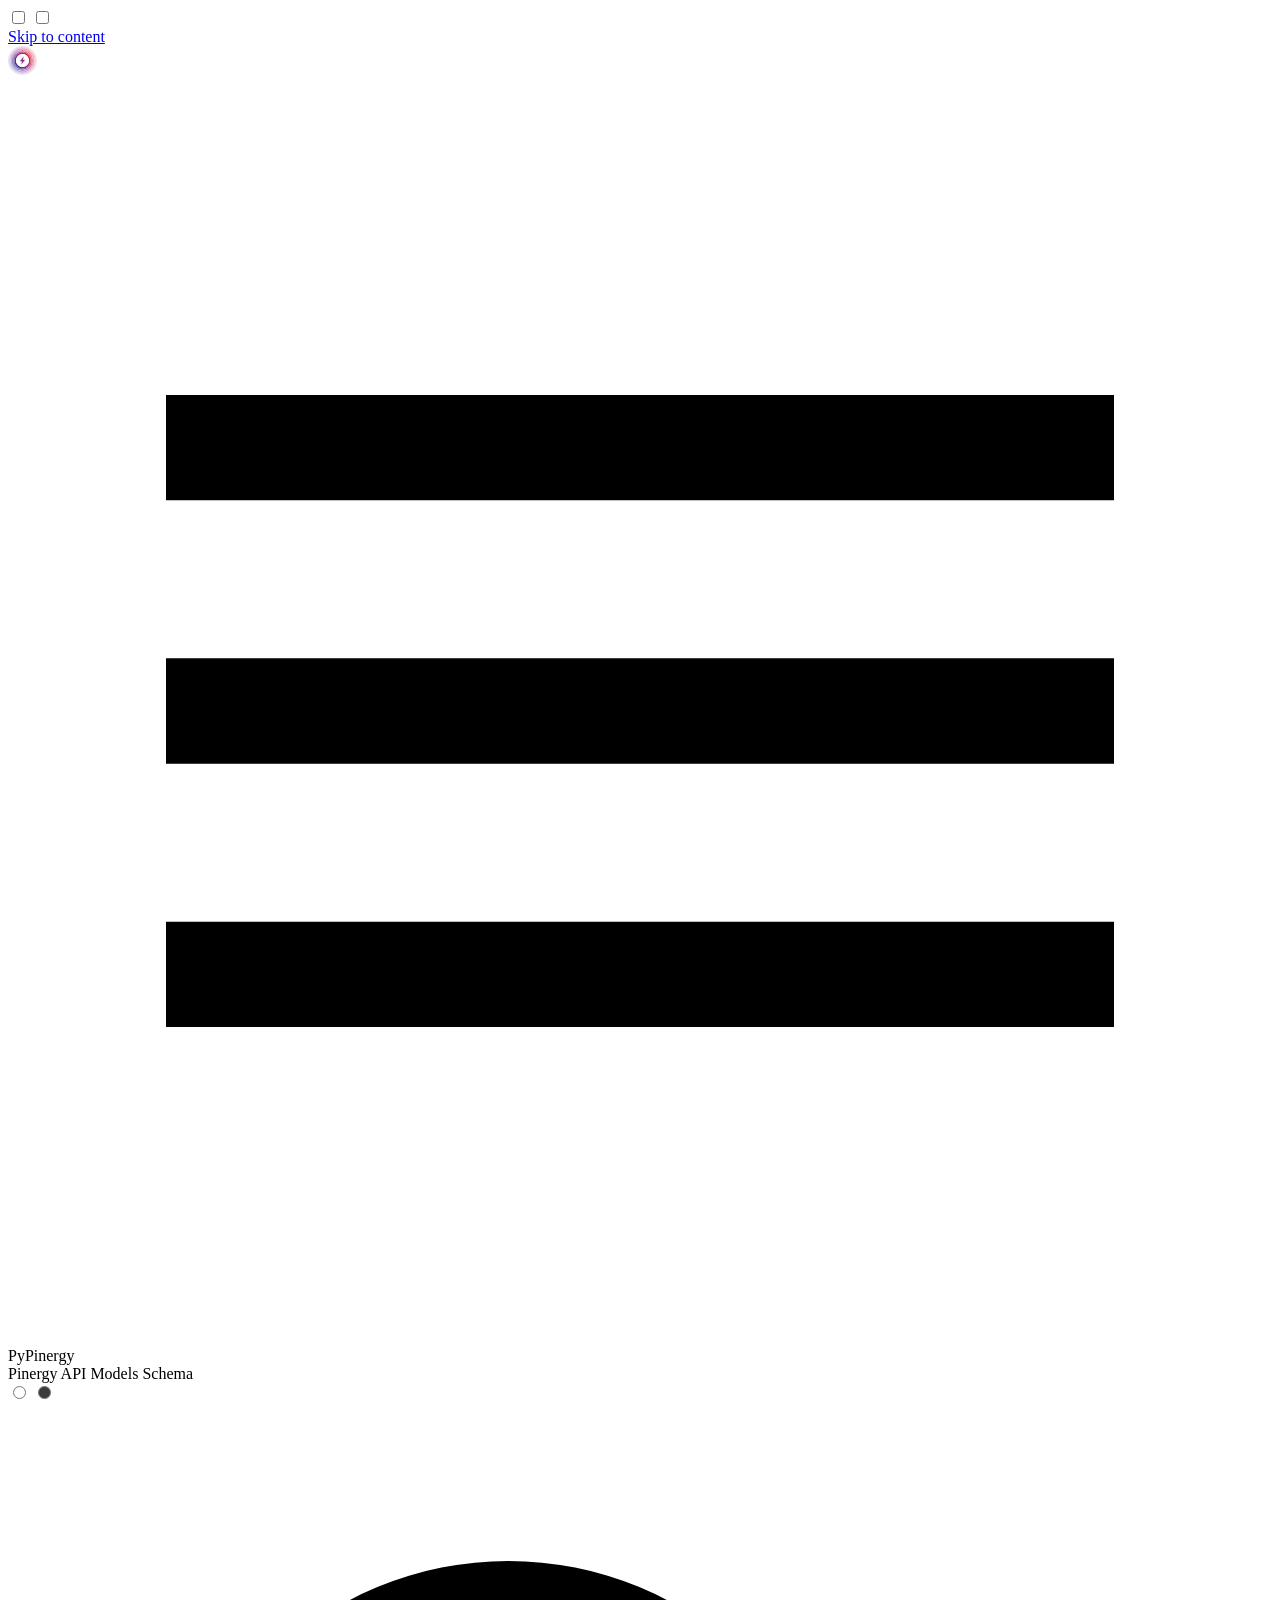
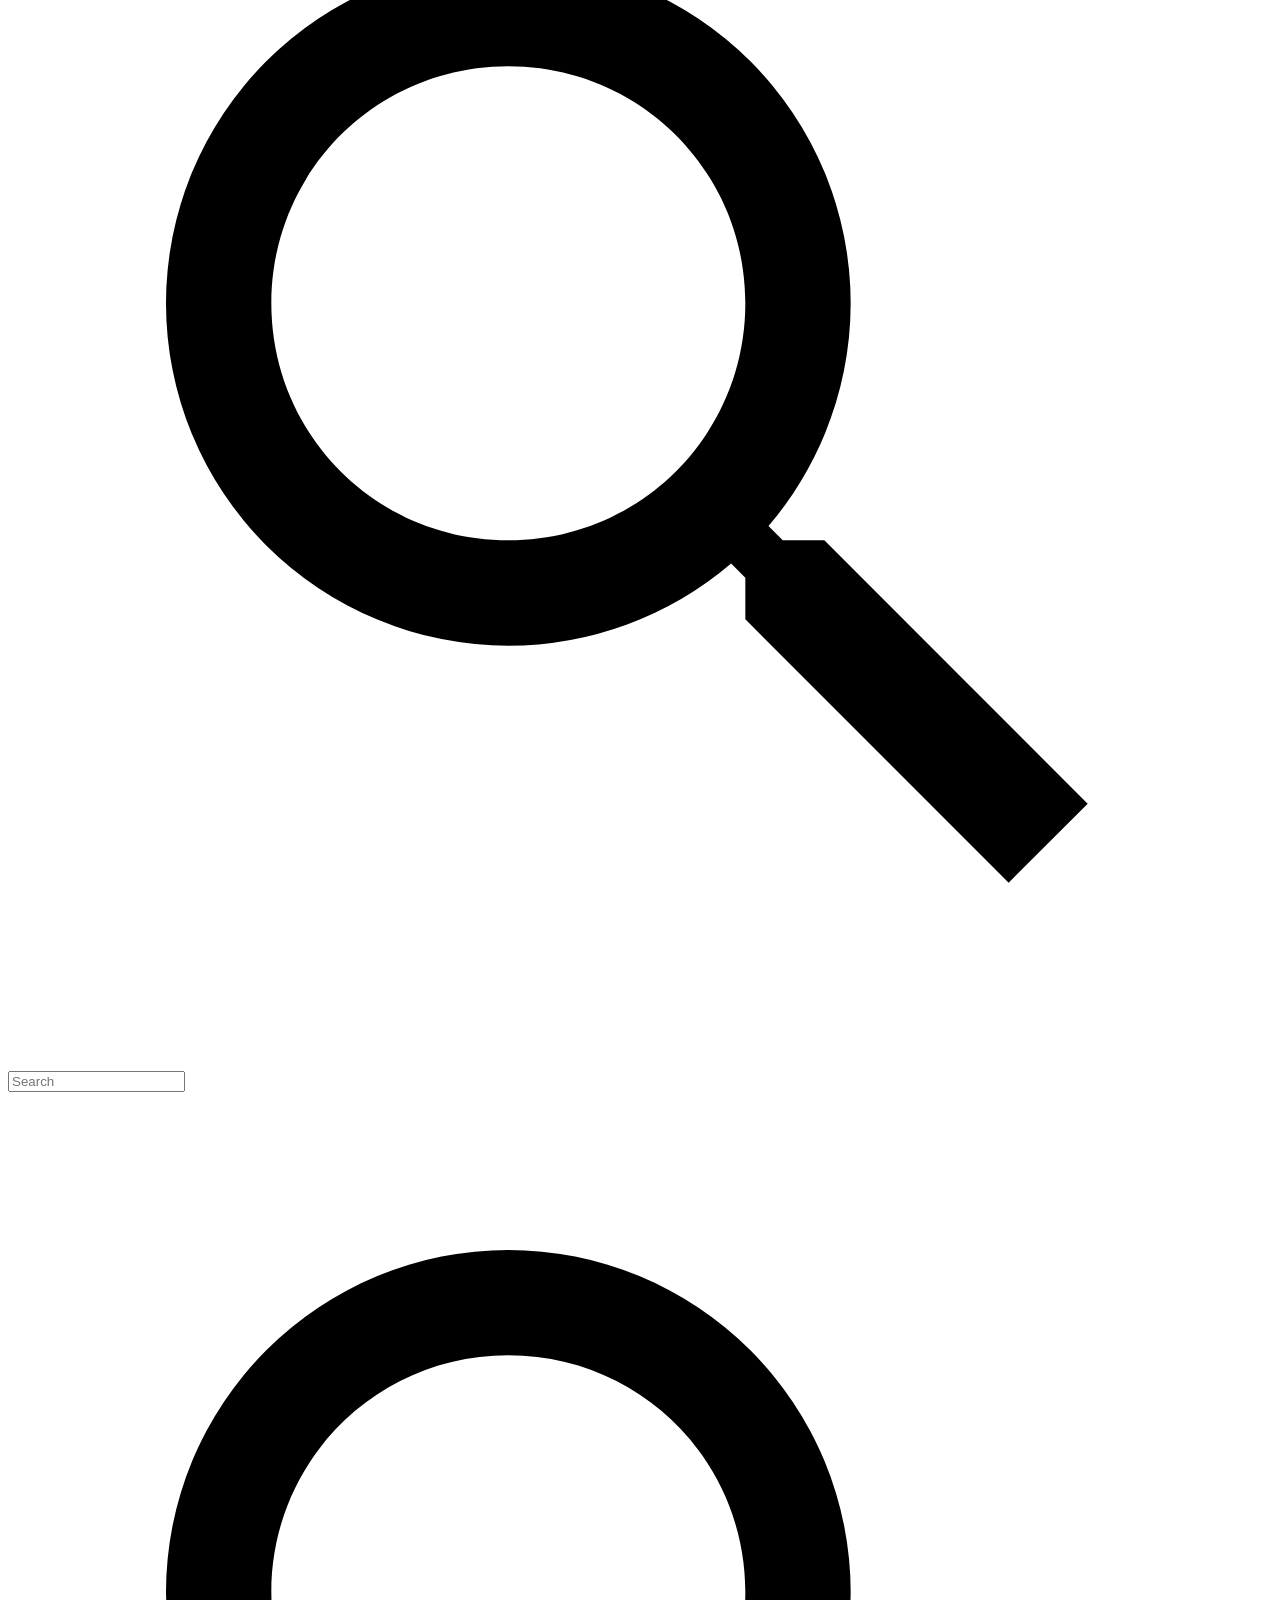
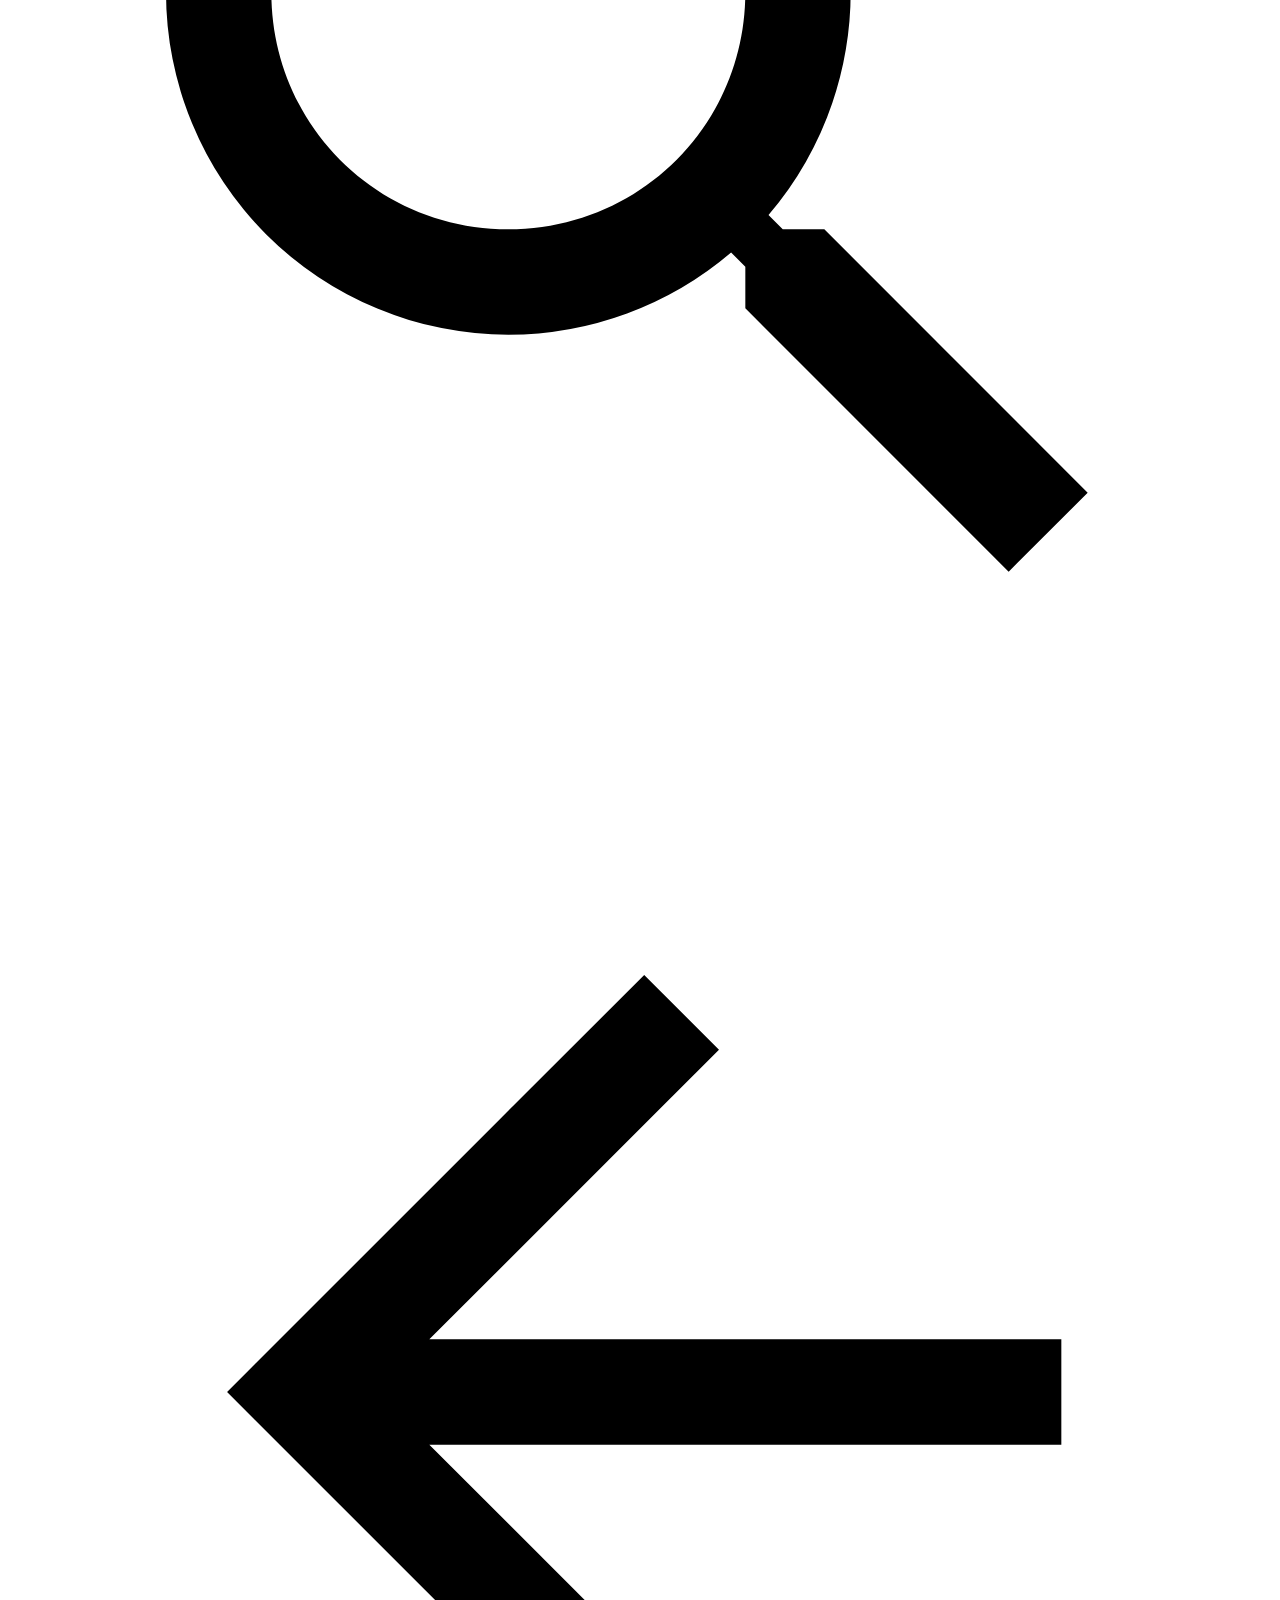
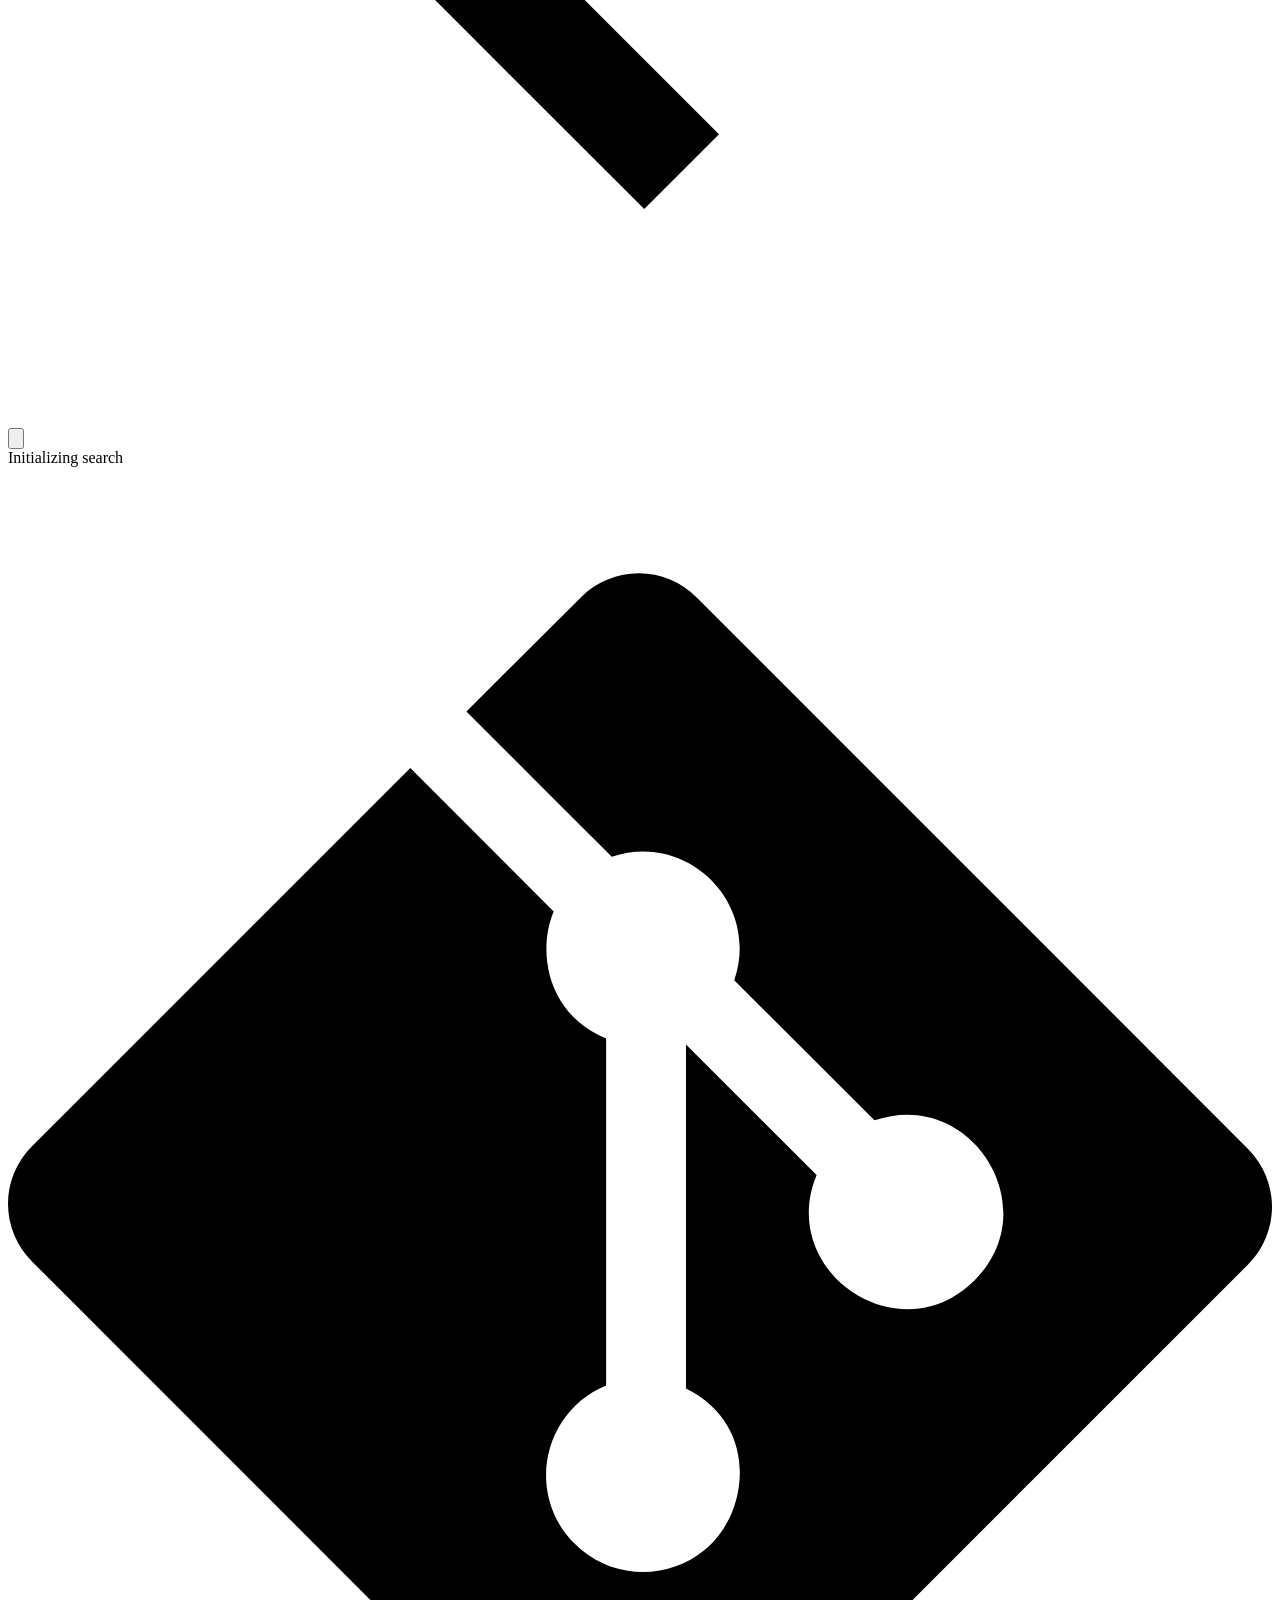
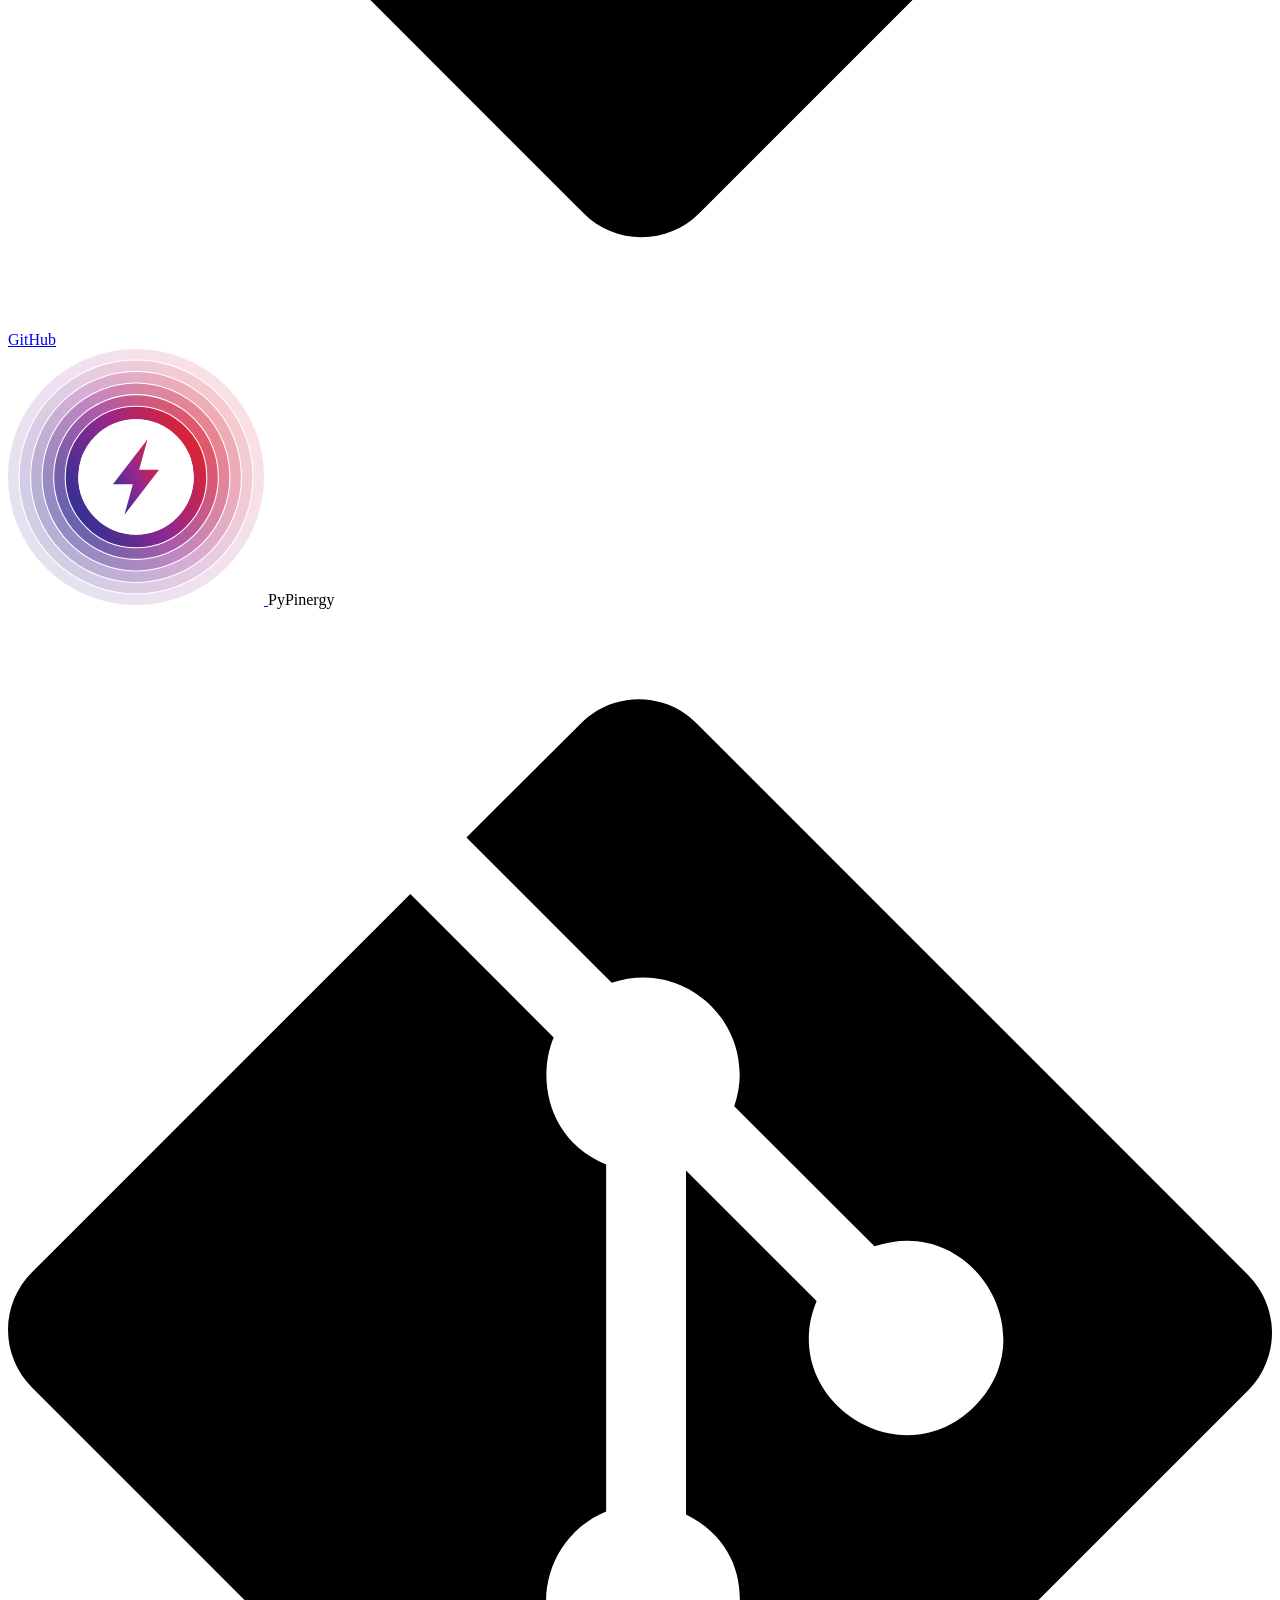
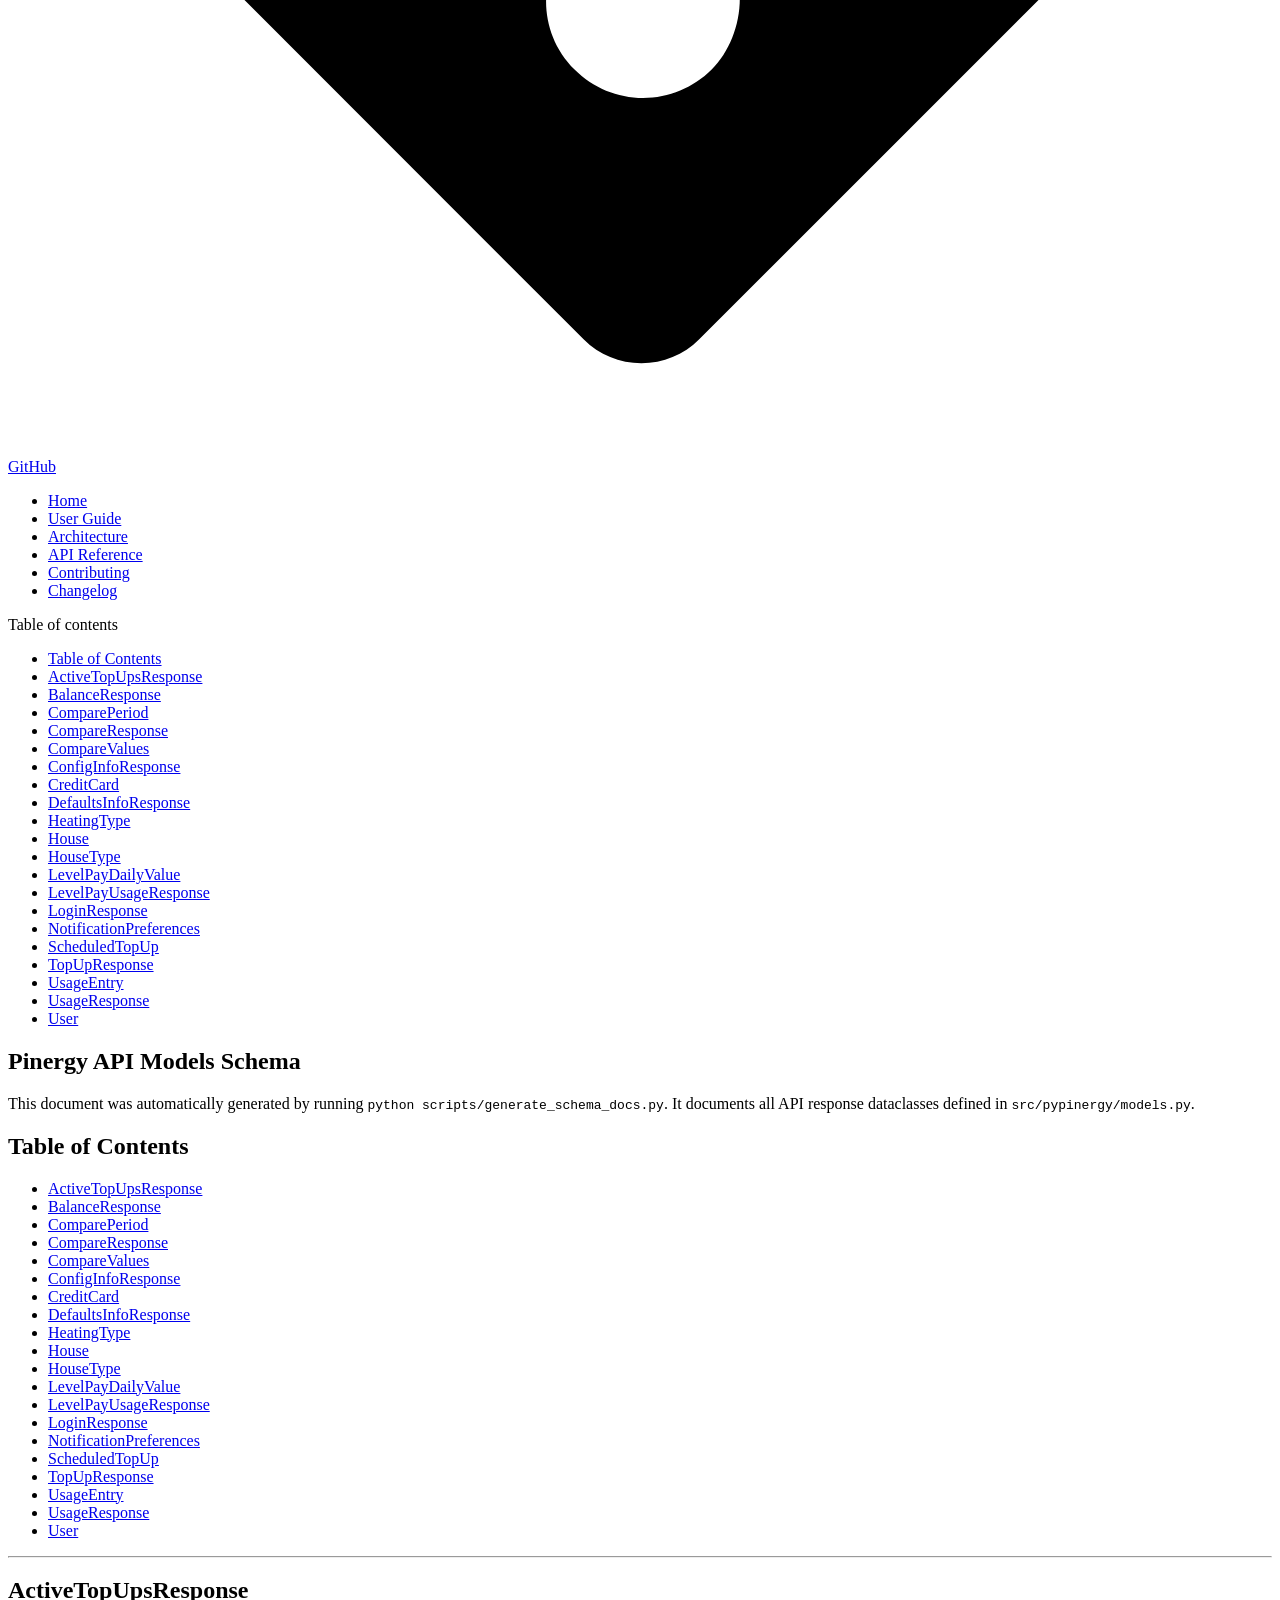
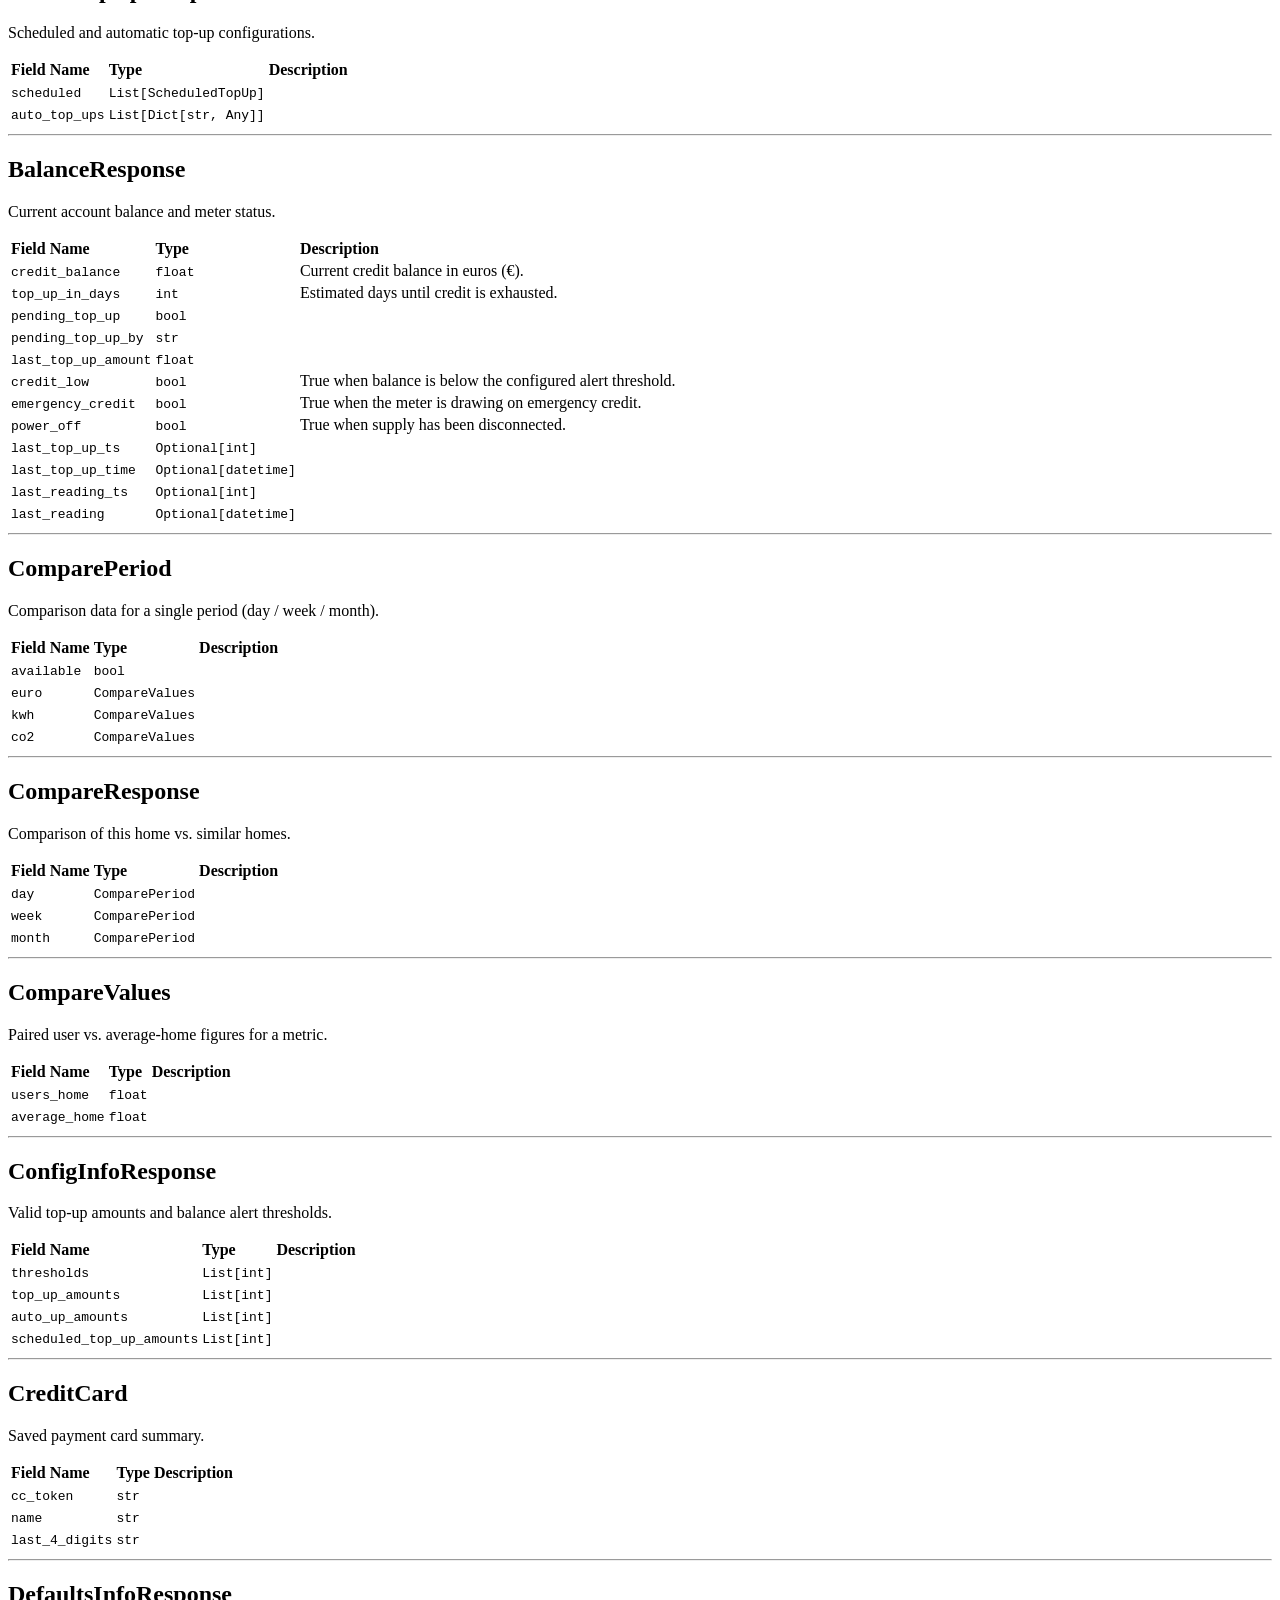
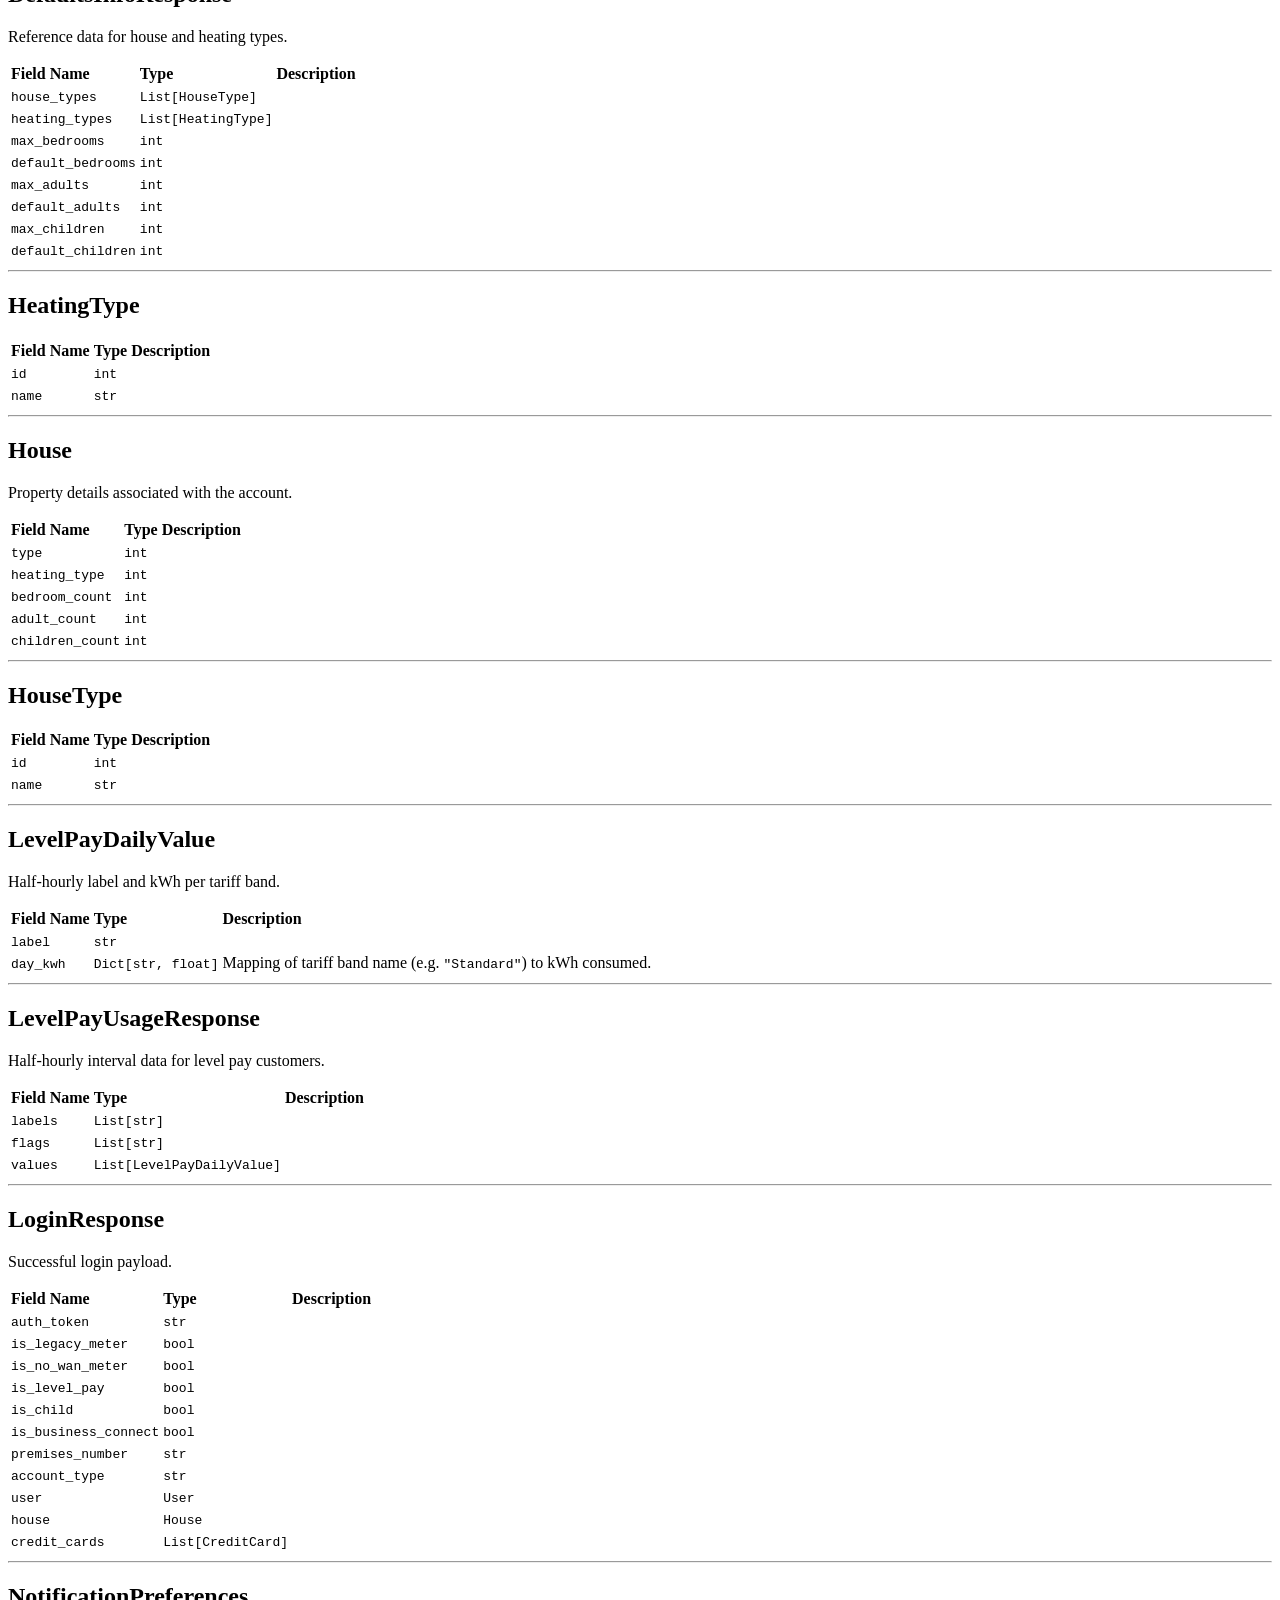
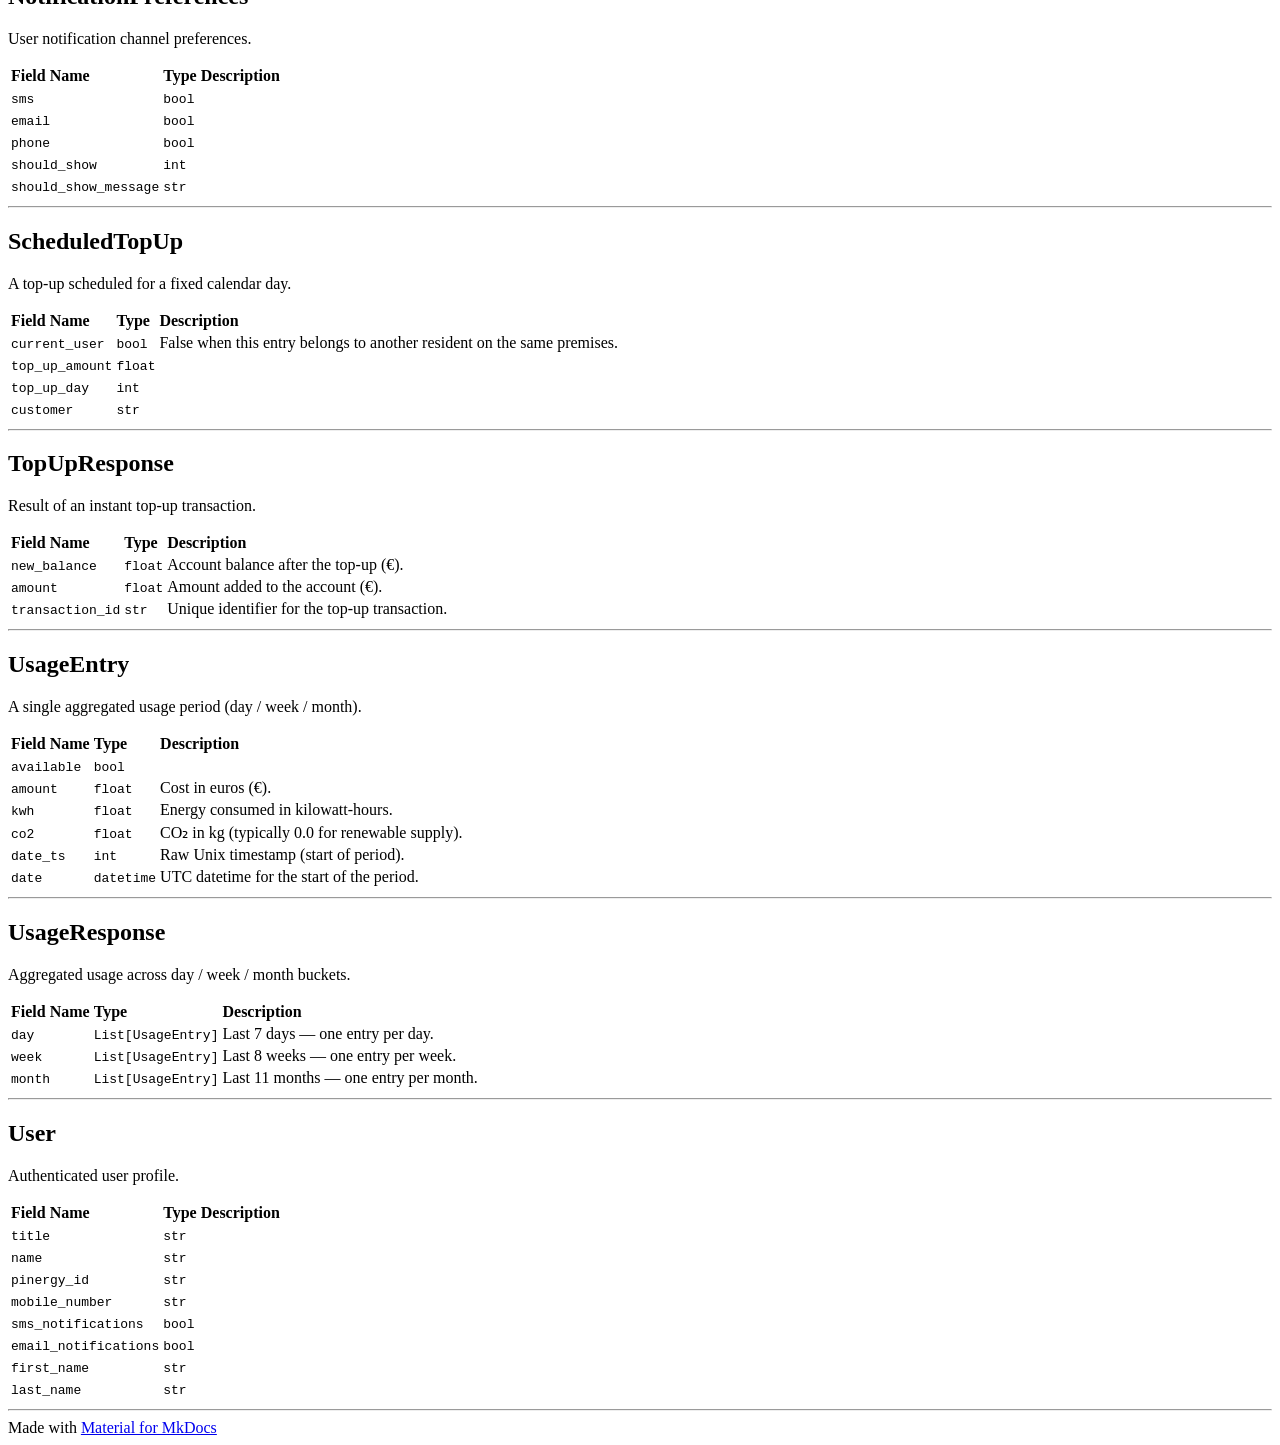
==== commit 0cf10f20: "deploy: 480b992d4a45a0d43c89595b74780b6955419e30" ====
--- a/api_schemas/index.html
+++ b/api_schemas/index.html
@@ -616,6 +616,17 @@
     <span class="md-ellipsis">
       
         ScheduledTopUp
+      
+    </span>
+  </a>
+  
+</li>
+      
+        <li class="md-nav__item">
+  <a href="#topupresponse" class="md-nav__link">
+    <span class="md-ellipsis">
+      
+        TopUpResponse
       
     </span>
   </a>
@@ -696,6 +707,7 @@
 <li><a href="#loginresponse">LoginResponse</a></li>
 <li><a href="#notificationpreferences">NotificationPreferences</a></li>
 <li><a href="#scheduledtopup">ScheduledTopUp</a></li>
+<li><a href="#topupresponse">TopUpResponse</a></li>
 <li><a href="#usageentry">UsageEntry</a></li>
 <li><a href="#usageresponse">UsageResponse</a></li>
 <li><a href="#user">User</a></li>
@@ -1279,6 +1291,35 @@
 <td style="text-align: left;"><code>customer</code></td>
 <td style="text-align: left;"><code>str</code></td>
 <td style="text-align: left;"></td>
+</tr>
+</tbody>
+</table>
+<hr />
+<h2 id="topupresponse">TopUpResponse</h2>
+<p>Result of an instant top-up transaction.</p>
+<table>
+<thead>
+<tr>
+<th style="text-align: left;">Field Name</th>
+<th style="text-align: left;">Type</th>
+<th style="text-align: left;">Description</th>
+</tr>
+</thead>
+<tbody>
+<tr>
+<td style="text-align: left;"><code>new_balance</code></td>
+<td style="text-align: left;"><code>float</code></td>
+<td style="text-align: left;">Account balance after the top-up (€).</td>
+</tr>
+<tr>
+<td style="text-align: left;"><code>amount</code></td>
+<td style="text-align: left;"><code>float</code></td>
+<td style="text-align: left;">Amount added to the account (€).</td>
+</tr>
+<tr>
+<td style="text-align: left;"><code>transaction_id</code></td>
+<td style="text-align: left;"><code>str</code></td>
+<td style="text-align: left;">Unique identifier for the top-up transaction.</td>
 </tr>
 </tbody>
 </table>
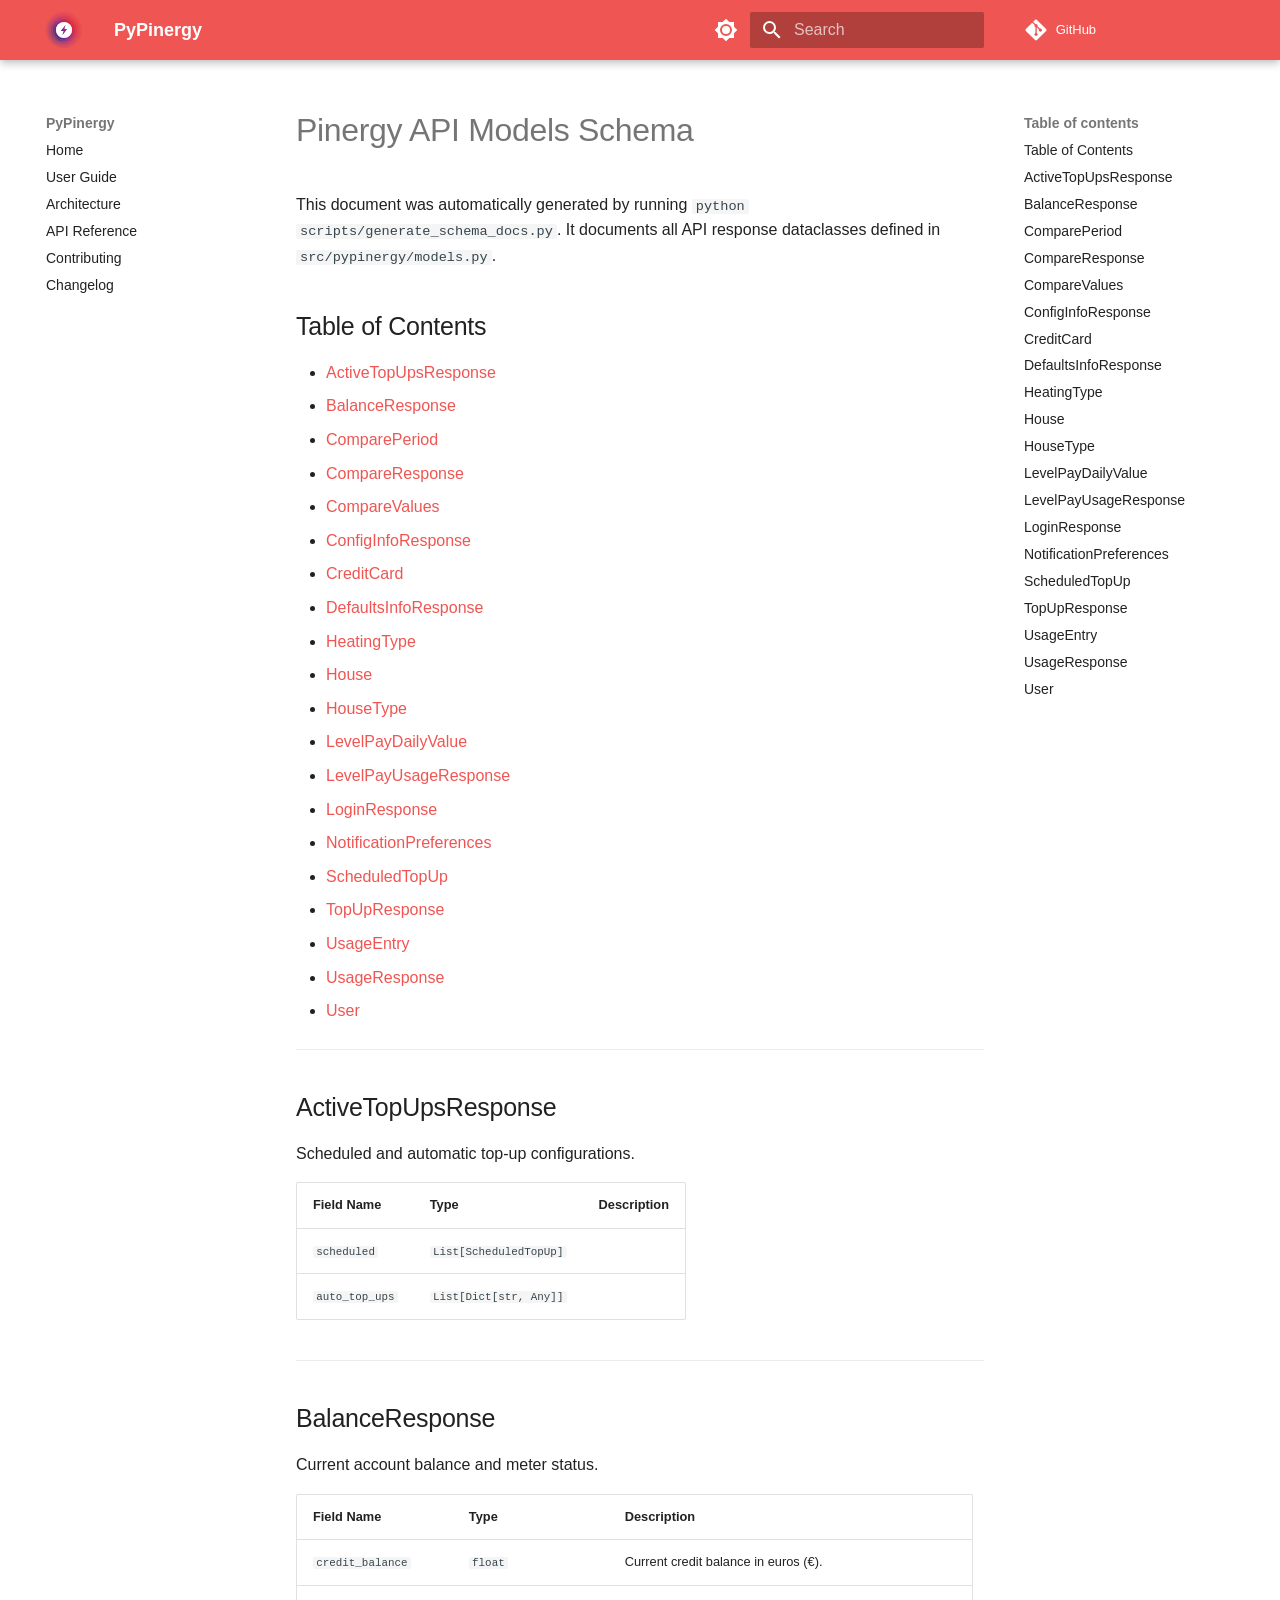
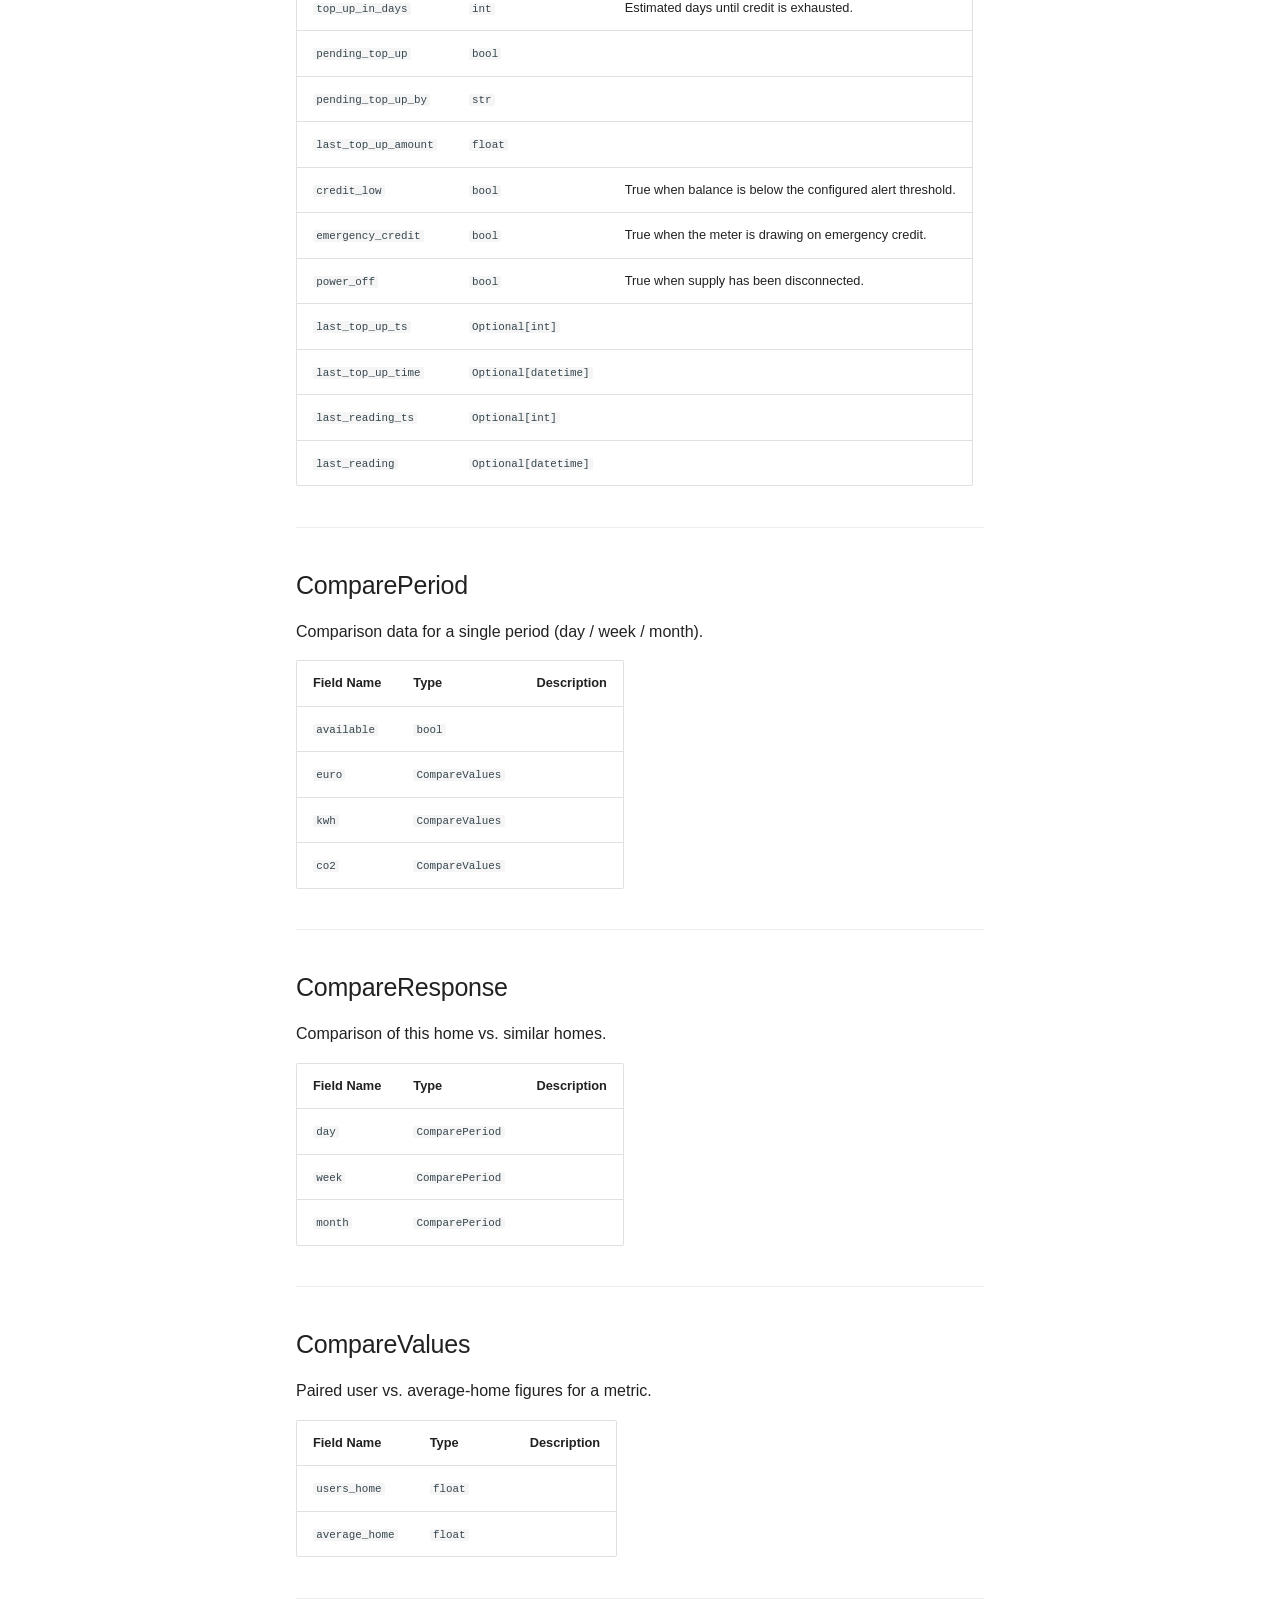
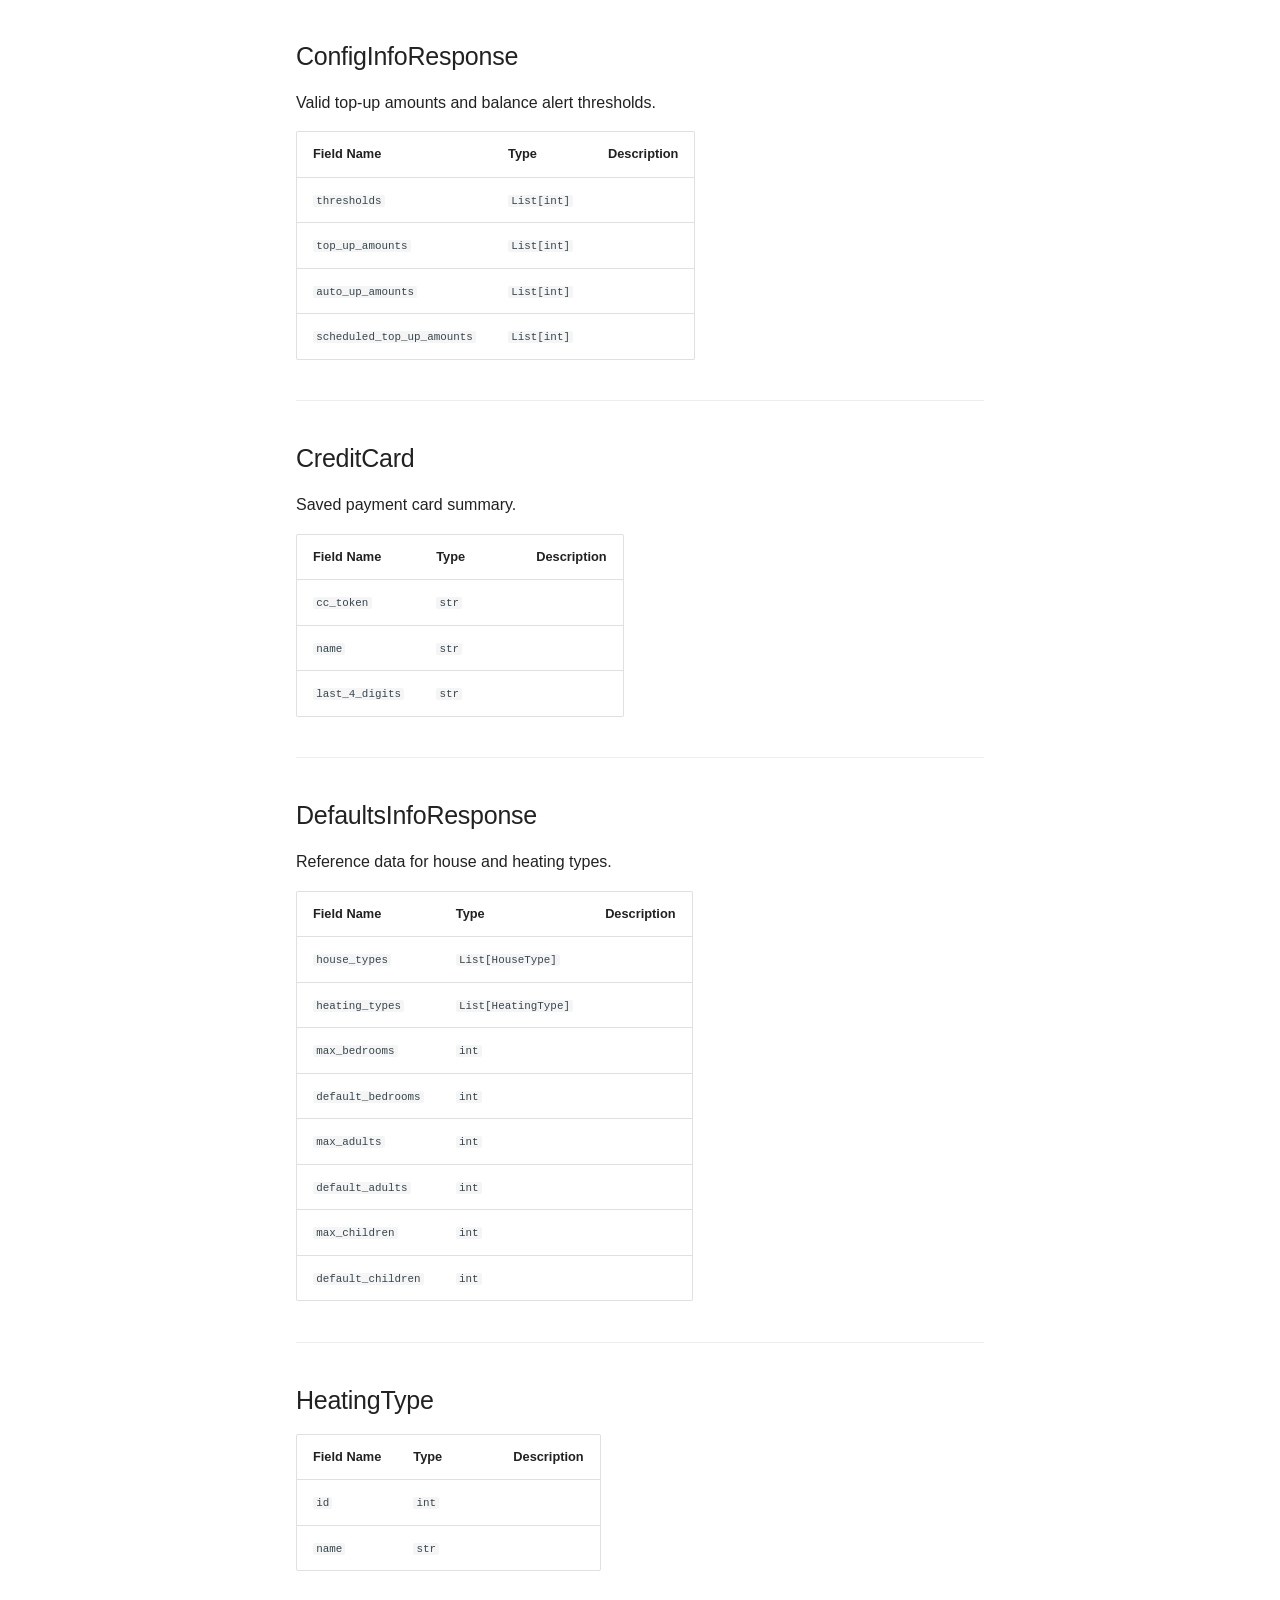
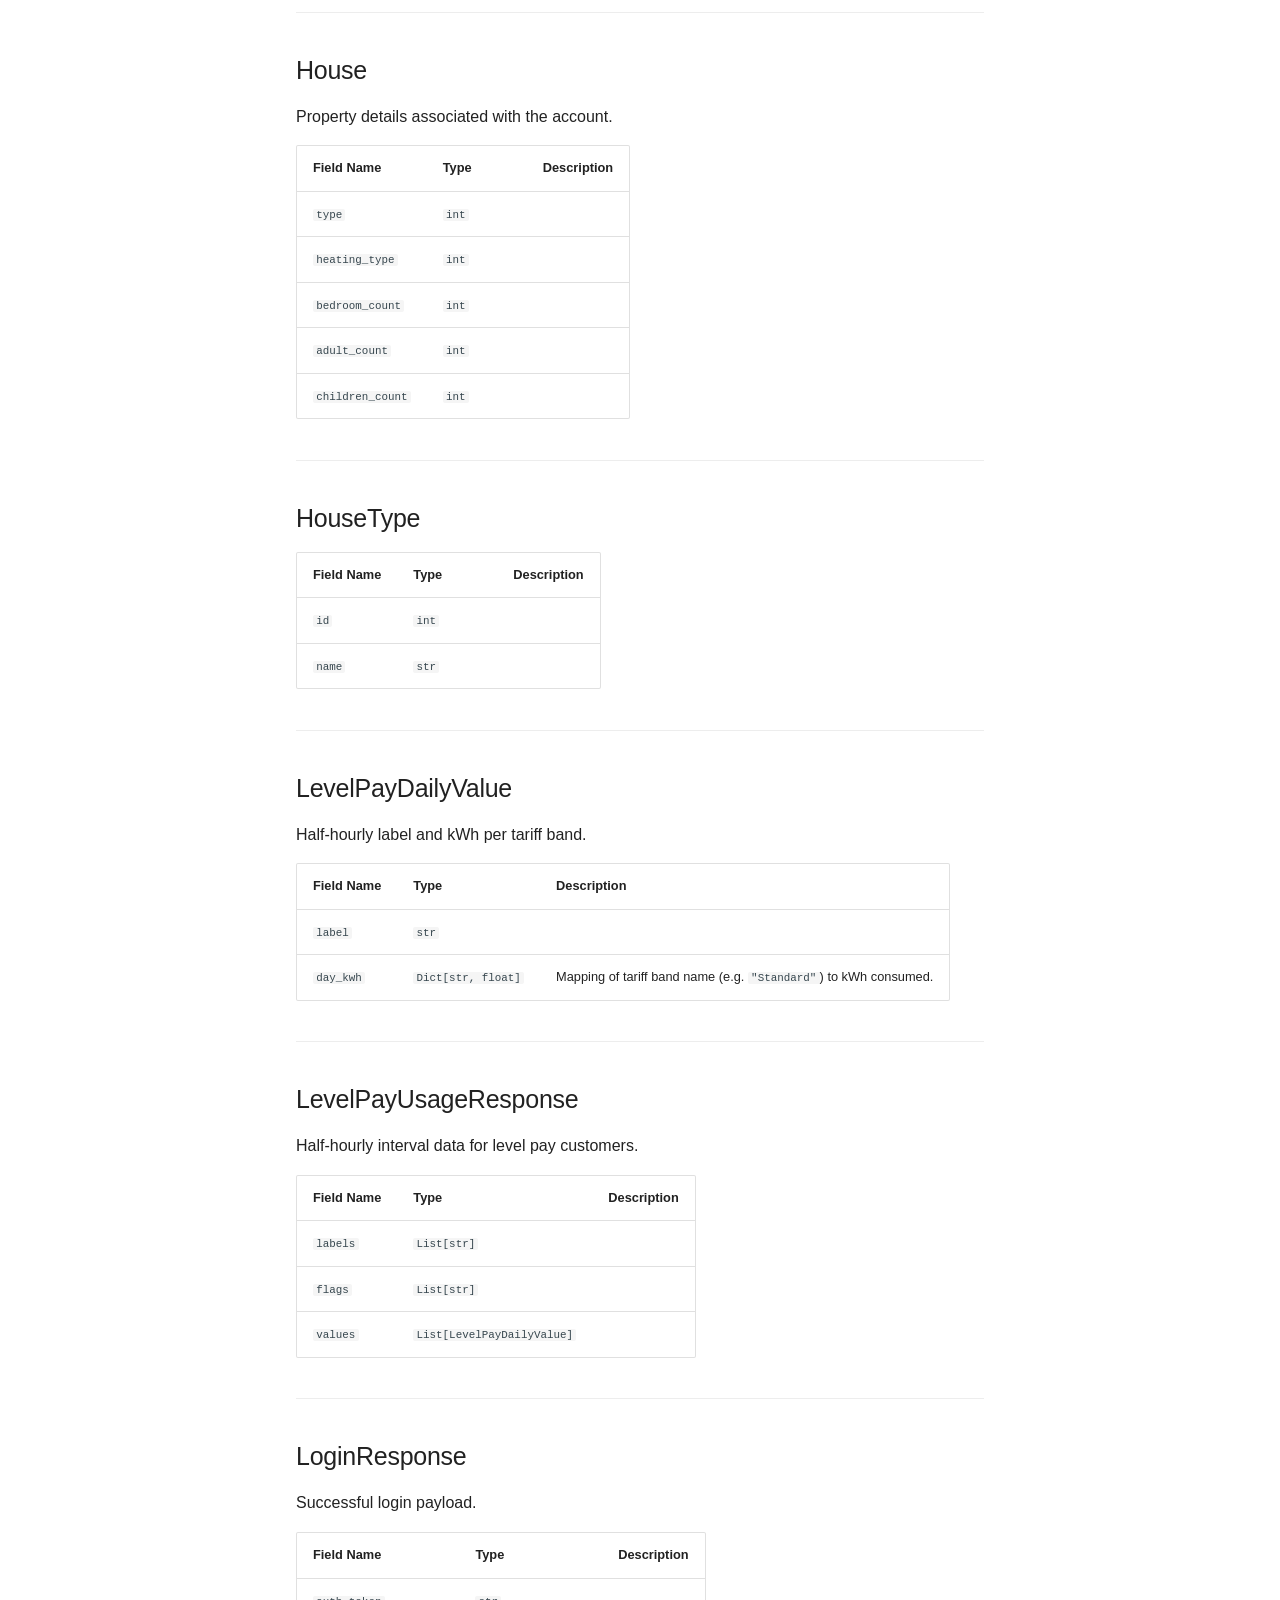
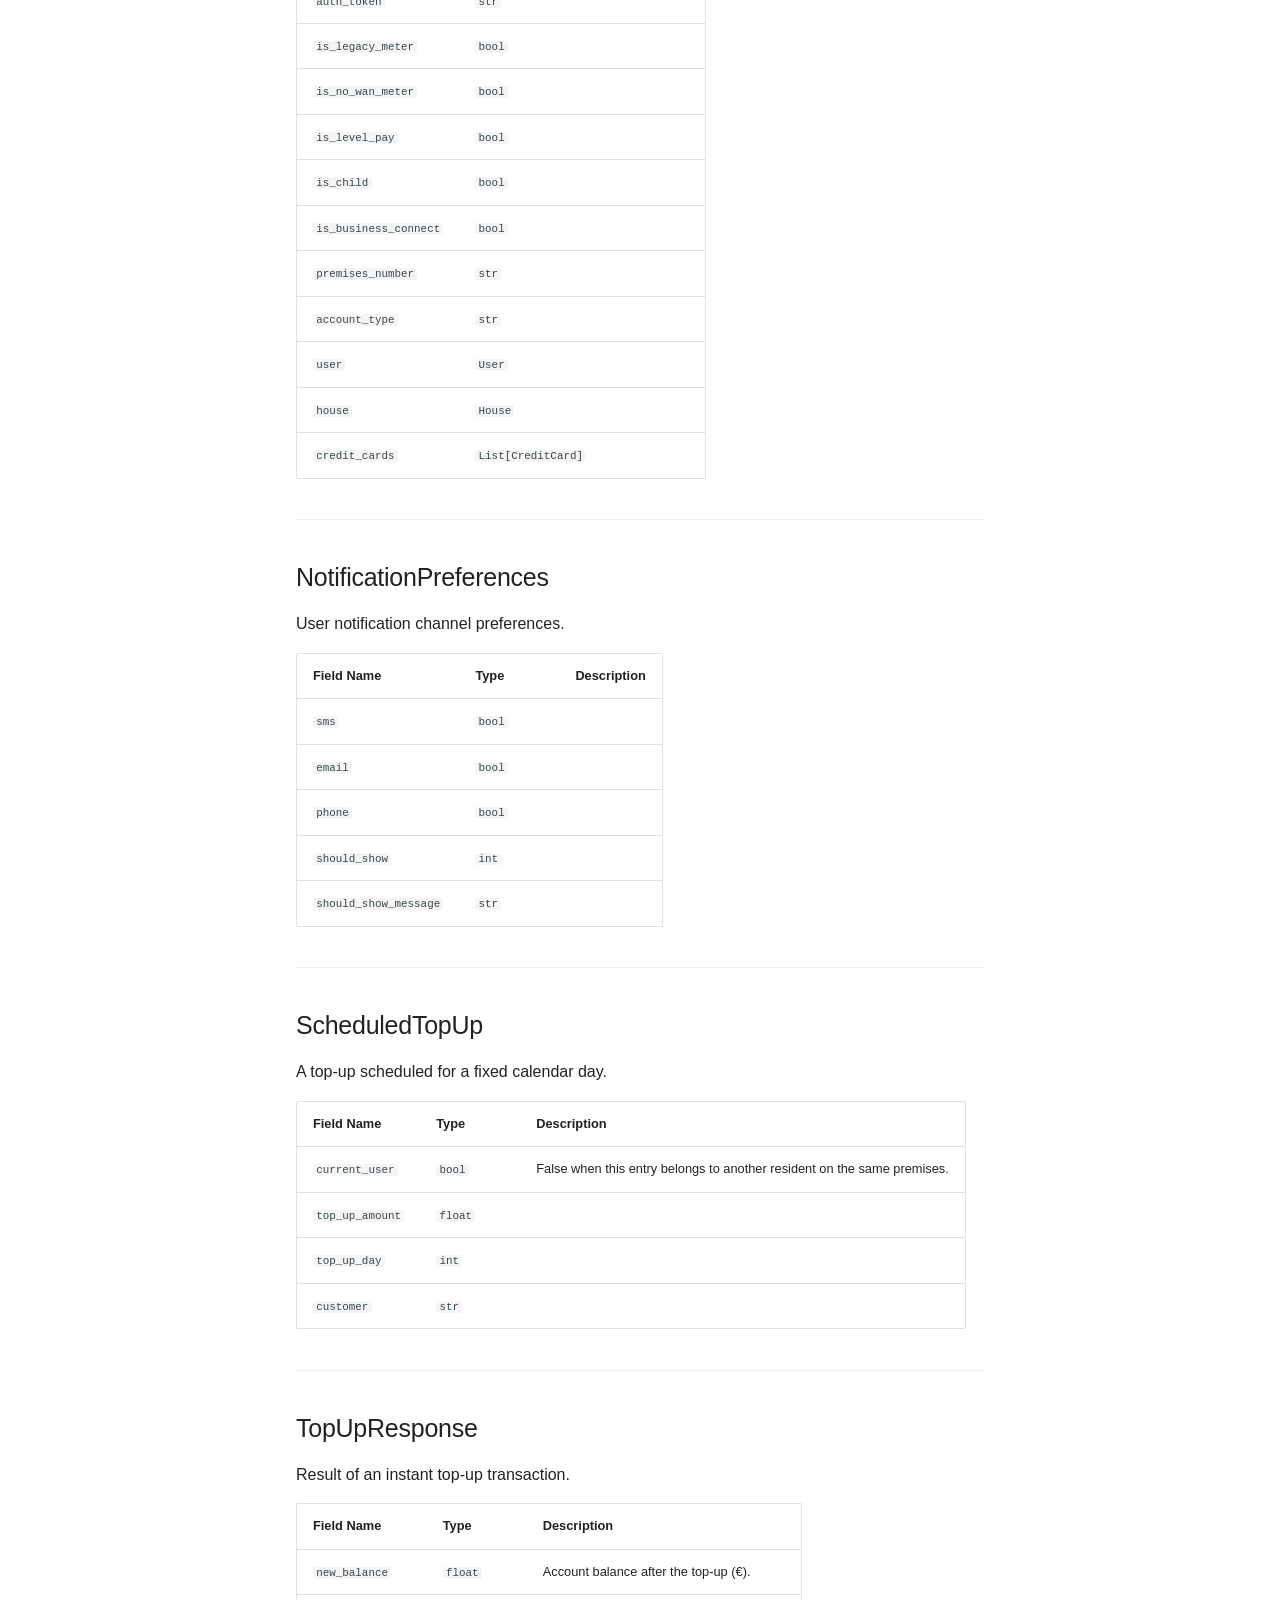
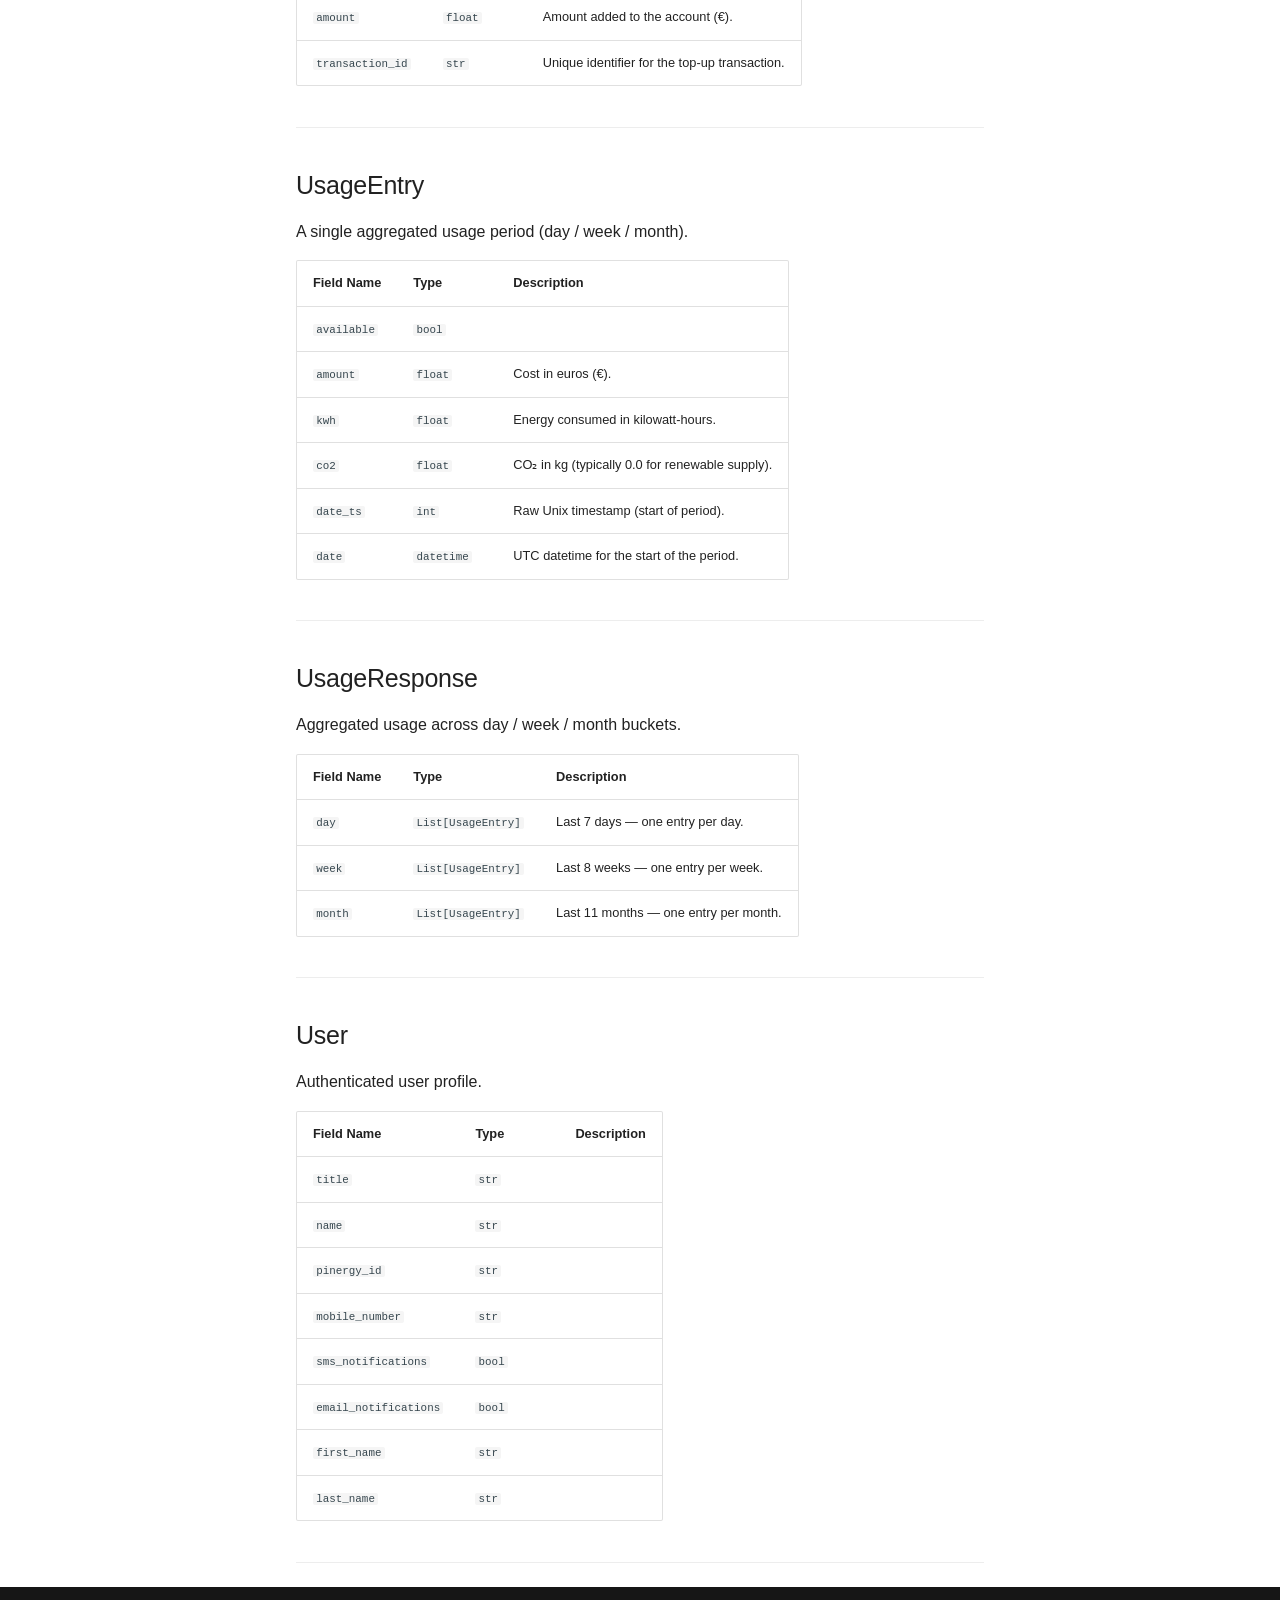
==== commit 5cabbd02: "deploy: c37f37dae6dfb3c83e8edeee131861c86a43b2ec" ====
--- a/api_schemas/index.html
+++ b/api_schemas/index.html
@@ -15,7 +15,7 @@
       
       
       <link rel="icon" href="../assets/brand/icon.svg">
-      <meta name="generator" content="mkdocs-1.6.1, mkdocs-material-9.7.6">
+      <meta name="generator" content="mkdocs-1.6.1, mkdocs-material-9.7.7">
     
     
       
@@ -23,7 +23,7 @@
       
     
     
-      <link rel="stylesheet" href="../assets/stylesheets/main.484c7ddc.min.css">
+      <link rel="stylesheet" href="../assets/stylesheets/main.ec1eaa64.min.css">
       
         
         <link rel="stylesheet" href="../assets/stylesheets/palette.ab4e12ef.min.css">
@@ -1503,7 +1503,7 @@
       <script id="__config" type="application/json">{"annotate": null, "base": "..", "features": [], "search": "../assets/javascripts/workers/search.2c215733.min.js", "tags": null, "translations": {"clipboard.copied": "Copied to clipboard", "clipboard.copy": "Copy to clipboard", "search.result.more.one": "1 more on this page", "search.result.more.other": "# more on this page", "search.result.none": "No matching documents", "search.result.one": "1 matching document", "search.result.other": "# matching documents", "search.result.placeholder": "Type to start searching", "search.result.term.missing": "Missing", "select.version": "Select version"}, "version": null}</script>
     
     
-      <script src="../assets/javascripts/bundle.79ae519e.min.js"></script>
+      <script src="../assets/javascripts/bundle.d7400e89.min.js"></script>
       
     
   </body>
--- a/assets/stylesheets/main.ec1eaa64.min.css
+++ b/assets/stylesheets/main.ec1eaa64.min.css
@@ -0,0 +1 @@
+@charset "UTF-8";html{-webkit-text-size-adjust:none;-moz-text-size-adjust:none;text-size-adjust:none;box-sizing:border-box}*,:after,:before{box-sizing:inherit}@media (prefers-reduced-motion){*,:after,:before{transition:none!important}}body{margin:0}a,button,input,label{-webkit-tap-highlight-color:transparent}a{color:inherit;text-decoration:none}hr{border:0;box-sizing:initial;display:block;height:.05rem;overflow:visible;padding:0}small{font-size:80%}sub,sup{line-height:1em}img{border-style:none}table{border-collapse:initial;border-spacing:0}td,th{font-weight:400;vertical-align:top}button{background:#0000;border:0;font-family:inherit;font-size:inherit;margin:0;padding:0}input{border:0;outline:none}:root{--md-primary-fg-color:#4051b5;--md-primary-fg-color--light:#5d6cc0;--md-primary-fg-color--dark:#303fa1;--md-primary-bg-color:#fff;--md-primary-bg-color--light:#ffffffb3;--md-accent-fg-color:#526cfe;--md-accent-fg-color--transparent:#526cfe1a;--md-accent-bg-color:#fff;--md-accent-bg-color--light:#ffffffb3}[data-md-color-scheme=default]{color-scheme:light}[data-md-color-scheme=default] img[src$="#gh-dark-mode-only"],[data-md-color-scheme=default] img[src$="#only-dark"]{display:none}:root,[data-md-color-scheme=default]{--md-hue:225deg;--md-default-fg-color:#000000de;--md-default-fg-color--light:#0000008a;--md-default-fg-color--lighter:#00000052;--md-default-fg-color--lightest:#00000012;--md-default-bg-color:#fff;--md-default-bg-color--light:#ffffffb3;--md-default-bg-color--lighter:#ffffff4d;--md-default-bg-color--lightest:#ffffff1f;--md-code-fg-color:#36464e;--md-code-bg-color:#f5f5f5;--md-code-bg-color--light:#f5f5f5b3;--md-code-bg-color--lighter:#f5f5f54d;--md-code-hl-color:#4287ff;--md-code-hl-color--light:#4287ff1a;--md-code-hl-number-color:#d52a2a;--md-code-hl-special-color:#db1457;--md-code-hl-function-color:#a846b9;--md-code-hl-constant-color:#6e59d9;--md-code-hl-keyword-color:#3f6ec6;--md-code-hl-string-color:#1c7d4d;--md-code-hl-name-color:var(--md-code-fg-color);--md-code-hl-operator-color:var(--md-default-fg-color--light);--md-code-hl-punctuation-color:var(--md-default-fg-color--light);--md-code-hl-comment-color:var(--md-default-fg-color--light);--md-code-hl-generic-color:var(--md-default-fg-color--light);--md-code-hl-variable-color:var(--md-default-fg-color--light);--md-typeset-color:var(--md-default-fg-color);--md-typeset-a-color:var(--md-primary-fg-color);--md-typeset-del-color:#f5503d26;--md-typeset-ins-color:#0bd57026;--md-typeset-kbd-color:#fafafa;--md-typeset-kbd-accent-color:#fff;--md-typeset-kbd-border-color:#b8b8b8;--md-typeset-mark-color:#ffff0080;--md-typeset-table-color:#0000001f;--md-typeset-table-color--light:rgba(0,0,0,.035);--md-admonition-fg-color:var(--md-default-fg-color);--md-admonition-bg-color:var(--md-default-bg-color);--md-warning-fg-color:#000000de;--md-warning-bg-color:#ff9;--md-footer-fg-color:#fff;--md-footer-fg-color--light:#ffffffb3;--md-footer-fg-color--lighter:#ffffff73;--md-footer-bg-color:#000000de;--md-footer-bg-color--dark:#00000052;--md-shadow-z1:0 0.2rem 0.5rem #0000000d,0 0 0.05rem #0000001a;--md-shadow-z2:0 0.2rem 0.5rem #0000001a,0 0 0.05rem #00000040;--md-shadow-z3:0 0.2rem 0.5rem #0003,0 0 0.05rem #00000059}.md-icon svg{fill:currentcolor;display:block;height:1.2rem;width:1.2rem}body{-webkit-font-smoothing:antialiased;-moz-osx-font-smoothing:grayscale;--md-text-font-family:var(--md-text-font,_),-apple-system,BlinkMacSystemFont,Helvetica,Arial,sans-serif;--md-code-font-family:var(--md-code-font,_),SFMono-Regular,Consolas,Menlo,monospace}aside,body,input{font-feature-settings:"kern","liga";color:var(--md-typeset-color);font-family:var(--md-text-font-family)}code,kbd,pre{font-feature-settings:"kern";font-family:var(--md-code-font-family)}:root{--md-typeset-table-sort-icon:url('data:image/svg+xml;charset=utf-8,<svg xmlns="http://www.w3.org/2000/svg" viewBox="0 0 24 24"><path d="m18 21-4-4h3V7h-3l4-4 4 4h-3v10h3M2 19v-2h10v2M2 13v-2h7v2M2 7V5h4v2z"/></svg>');--md-typeset-table-sort-icon--asc:url('data:image/svg+xml;charset=utf-8,<svg xmlns="http://www.w3.org/2000/svg" viewBox="0 0 24 24"><path d="M19 17h3l-4 4-4-4h3V3h2M2 17h10v2H2M6 5v2H2V5m0 6h7v2H2z"/></svg>');--md-typeset-table-sort-icon--desc:url('data:image/svg+xml;charset=utf-8,<svg xmlns="http://www.w3.org/2000/svg" viewBox="0 0 24 24"><path d="M19 7h3l-4-4-4 4h3v14h2M2 17h10v2H2M6 5v2H2V5m0 6h7v2H2z"/></svg>')}.md-typeset{-webkit-print-color-adjust:exact;color-adjust:exact;font-size:.8rem;line-height:1.6;overflow-wrap:break-word}@media print{.md-typeset{font-size:.68rem}}.md-typeset blockquote,.md-typeset dl,.md-typeset figure,.md-typeset ol,.md-typeset pre,.md-typeset ul{margin-bottom:1em;margin-top:1em}.md-typeset h1{color:var(--md-default-fg-color--light);font-size:2em;line-height:1.3;margin:0 0 1.25em}.md-typeset h1,.md-typeset h2{font-weight:300;letter-spacing:-.01em}.md-typeset h2{font-size:1.5625em;line-height:1.4;margin:1.6em 0 .64em}.md-typeset h3{font-size:1.25em;font-weight:400;letter-spacing:-.01em;line-height:1.5;margin:1.6em 0 .8em}.md-typeset h2+h3{margin-top:.8em}.md-typeset h4{font-weight:700;letter-spacing:-.01em;margin:1em 0}.md-typeset h5,.md-typeset h6{color:var(--md-default-fg-color--light);font-size:.8em;font-weight:700;letter-spacing:-.01em;margin:1.25em 0}.md-typeset h5{text-transform:uppercase}.md-typeset h5 code{text-transform:none}.md-typeset hr{border-bottom:.05rem solid var(--md-default-fg-color--lightest);display:flow-root;margin:1.5em 0}.md-typeset a{color:var(--md-typeset-a-color);word-break:break-word}.md-typeset a,.md-typeset a:before{transition:color 125ms}.md-typeset a:focus,.md-typeset a:hover{color:var(--md-accent-fg-color)}.md-typeset a:focus code,.md-typeset a:hover code{background-color:var(--md-accent-fg-color--transparent);color:var(--md-accent-fg-color)}.md-typeset a code{color:var(--md-typeset-a-color)}.md-typeset a.focus-visible{outline-color:var(--md-accent-fg-color);outline-offset:.2rem}.md-typeset code,.md-typeset kbd,.md-typeset pre{color:var(--md-code-fg-color);direction:ltr;font-variant-ligatures:none;transition:background-color 125ms}@media print{.md-typeset code,.md-typeset kbd,.md-typeset pre{white-space:pre-wrap}}.md-typeset code{background-color:var(--md-code-bg-color);border-radius:.1rem;-webkit-box-decoration-break:clone;box-decoration-break:clone;font-size:.85em;padding:0 .2941176471em;transition:color 125ms,background-color 125ms;word-break:break-word}.md-typeset code:not(.focus-visible){-webkit-tap-highlight-color:transparent;outline:none}.md-typeset pre{display:flow-root;line-height:1.4;position:relative}.md-typeset pre>code{-webkit-box-decoration-break:slice;box-decoration-break:slice;box-shadow:none;display:block;margin:0;outline-color:var(--md-accent-fg-color);overflow:auto;padding:.7720588235em 1.1764705882em;scrollbar-color:var(--md-default-fg-color--lighter) #0000;scrollbar-width:thin;touch-action:auto;word-break:normal}.md-typeset pre>code:hover{scrollbar-color:var(--md-accent-fg-color) #0000}.md-typeset pre>code::-webkit-scrollbar{height:.2rem;width:.2rem}.md-typeset pre>code::-webkit-scrollbar-thumb{background-color:var(--md-default-fg-color--lighter)}.md-typeset pre>code::-webkit-scrollbar-thumb:hover{background-color:var(--md-accent-fg-color)}.md-typeset kbd{background-color:var(--md-typeset-kbd-color);border-radius:.1rem;box-shadow:0 .1rem 0 .05rem var(--md-typeset-kbd-border-color),0 .1rem 0 var(--md-typeset-kbd-border-color),0 -.1rem .2rem var(--md-typeset-kbd-accent-color) inset;color:var(--md-default-fg-color);display:inline-block;font-size:.75em;padding:0 .6666666667em;vertical-align:text-top;word-break:break-word}.md-typeset mark{background-color:var(--md-typeset-mark-color);-webkit-box-decoration-break:clone;box-decoration-break:clone;color:inherit;word-break:break-word}.md-typeset abbr{cursor:help;text-decoration:none}.md-typeset [data-preview],.md-typeset abbr{border-bottom:.05rem dotted var(--md-default-fg-color--light)}.md-typeset small{opacity:.75}[dir=ltr] .md-typeset sub,[dir=ltr] .md-typeset sup{margin-left:.078125em}[dir=rtl] .md-typeset sub,[dir=rtl] .md-typeset sup{margin-right:.078125em}[dir=ltr] .md-typeset blockquote{padding-left:.6rem}[dir=rtl] .md-typeset blockquote{padding-right:.6rem}[dir=ltr] .md-typeset blockquote{border-left:.2rem solid var(--md-default-fg-color--lighter)}[dir=rtl] .md-typeset blockquote{border-right:.2rem solid var(--md-default-fg-color--lighter)}.md-typeset blockquote{color:var(--md-default-fg-color--light);margin-left:0;margin-right:0}.md-typeset ul{list-style-type:disc}.md-typeset ul[type]{list-style-type:revert-layer}[dir=ltr] .md-typeset ol,[dir=ltr] .md-typeset ul{margin-left:.625em}[dir=rtl] .md-typeset ol,[dir=rtl] .md-typeset ul{margin-right:.625em}.md-typeset ol,.md-typeset ul{padding:0}.md-typeset ol:not([hidden]),.md-typeset ul:not([hidden]){display:flow-root}.md-typeset ol ol,.md-typeset ul ol{list-style-type:lower-alpha}.md-typeset ol ol ol,.md-typeset ul ol ol{list-style-type:lower-roman}.md-typeset ol ol ol ol,.md-typeset ul ol ol ol{list-style-type:upper-alpha}.md-typeset ol ol ol ol ol,.md-typeset ul ol ol ol ol{list-style-type:upper-roman}.md-typeset ol[type],.md-typeset ul[type]{list-style-type:revert-layer}[dir=ltr] .md-typeset ol li,[dir=ltr] .md-typeset ul li{margin-left:1.25em}[dir=rtl] .md-typeset ol li,[dir=rtl] .md-typeset ul li{margin-right:1.25em}.md-typeset ol li,.md-typeset ul li{margin-bottom:.5em}.md-typeset ol li blockquote,.md-typeset ol li p,.md-typeset ul li blockquote,.md-typeset ul li p{margin:.5em 0}.md-typeset ol li:last-child,.md-typeset ul li:last-child{margin-bottom:0}[dir=ltr] .md-typeset ol li ol,[dir=ltr] .md-typeset ol li ul,[dir=ltr] .md-typeset ul li ol,[dir=ltr] .md-typeset ul li ul{margin-left:.625em}[dir=rtl] .md-typeset ol li ol,[dir=rtl] .md-typeset ol li ul,[dir=rtl] .md-typeset ul li ol,[dir=rtl] .md-typeset ul li ul{margin-right:.625em}.md-typeset ol li ol,.md-typeset ol li ul,.md-typeset ul li ol,.md-typeset ul li ul{margin-bottom:.5em;margin-top:.5em}[dir=ltr] .md-typeset dd{margin-left:1.875em}[dir=rtl] .md-typeset dd{margin-right:1.875em}.md-typeset dd{margin-bottom:1.5em;margin-top:1em}.md-typeset img,.md-typeset svg,.md-typeset video{height:auto;max-width:100%}.md-typeset img[align=left]{margin:1em 1em 1em 0}.md-typeset img[align=right]{margin:1em 0 1em 1em}.md-typeset img[align]:only-child{margin-top:0}.md-typeset figure{display:flow-root;margin:1em auto;max-width:100%;text-align:center;width:fit-content}.md-typeset figure img{display:block;margin:0 auto}.md-typeset figcaption{font-style:italic;margin:1em auto;max-width:24rem}.md-typeset iframe{max-width:100%}.md-typeset table:not([class]){background-color:var(--md-default-bg-color);border:.05rem solid var(--md-typeset-table-color);border-radius:.1rem;display:inline-block;font-size:.64rem;max-width:100%;overflow:auto;touch-action:auto}@media print{.md-typeset table:not([class]){display:table}}.md-typeset table:not([class])+*{margin-top:1.5em}.md-typeset table:not([class]) td>:first-child,.md-typeset table:not([class]) th>:first-child{margin-top:0}.md-typeset table:not([class]) td>:last-child,.md-typeset table:not([class]) th>:last-child{margin-bottom:0}.md-typeset table:not([class]) td:not([align]),.md-typeset table:not([class]) th:not([align]){text-align:left}[dir=rtl] .md-typeset table:not([class]) td:not([align]),[dir=rtl] .md-typeset table:not([class]) th:not([align]){text-align:right}.md-typeset table:not([class]) th{font-weight:700;min-width:5rem;padding:.9375em 1.25em;vertical-align:top}.md-typeset table:not([class]) td{border-top:.05rem solid var(--md-typeset-table-color);padding:.9375em 1.25em;vertical-align:top}.md-typeset table:not([class]) tbody tr{transition:background-color 125ms}.md-typeset table:not([class]) tbody tr:hover{background-color:var(--md-typeset-table-color--light);box-shadow:0 .05rem 0 var(--md-default-bg-color) inset}.md-typeset table:not([class]) a{word-break:normal}.md-typeset table th[role=columnheader]{cursor:pointer}[dir=ltr] .md-typeset table th[role=columnheader]:after{margin-left:.5em}[dir=rtl] .md-typeset table th[role=columnheader]:after{margin-right:.5em}.md-typeset table th[role=columnheader]:after{content:"";display:inline-block;height:1.2em;-webkit-mask-image:var(--md-typeset-table-sort-icon);mask-image:var(--md-typeset-table-sort-icon);-webkit-mask-repeat:no-repeat;mask-repeat:no-repeat;-webkit-mask-size:contain;mask-size:contain;transition:background-color 125ms;vertical-align:text-bottom;width:1.2em}.md-typeset table th[role=columnheader]:hover:after{background-color:var(--md-default-fg-color--lighter)}.md-typeset table th[role=columnheader][aria-sort=ascending]:after{background-color:var(--md-default-fg-color--light);-webkit-mask-image:var(--md-typeset-table-sort-icon--asc);mask-image:var(--md-typeset-table-sort-icon--asc)}.md-typeset table th[role=columnheader][aria-sort=descending]:after{background-color:var(--md-default-fg-color--light);-webkit-mask-image:var(--md-typeset-table-sort-icon--desc);mask-image:var(--md-typeset-table-sort-icon--desc)}.md-typeset__scrollwrap{margin:1em -.8rem;overflow-x:auto;touch-action:auto}.md-typeset__table{display:inline-block;margin-bottom:.5em;padding:0 .8rem}@media print{.md-typeset__table{display:block}}html .md-typeset__table table{display:table;margin:0;overflow:hidden;width:100%}@media screen and (max-width:44.984375em){.md-content__inner>pre{margin:1em -.8rem}.md-content__inner>pre code{border-radius:0}}.md-typeset .md-author{border-radius:100%;display:block;flex-shrink:0;height:1.6rem;overflow:hidden;position:relative;transition:color 125ms,transform 125ms;width:1.6rem}.md-typeset .md-author img{display:block}.md-typeset .md-author--more{background:var(--md-default-fg-color--lightest);color:var(--md-default-fg-color--lighter);font-size:.6rem;font-weight:700;line-height:1.6rem;text-align:center}.md-typeset .md-author--long{height:2.4rem;width:2.4rem}.md-typeset a.md-author{transform:scale(1)}.md-typeset a.md-author img{border-radius:100%;filter:grayscale(100%) opacity(75%);transition:filter 125ms}.md-typeset a.md-author:focus,.md-typeset a.md-author:hover{transform:scale(1.1);z-index:1}.md-typeset a.md-author:focus img,.md-typeset a.md-author:hover img{filter:grayscale(0)}.md-banner{background-color:var(--md-footer-bg-color);color:var(--md-footer-fg-color);overflow:auto}@media print{.md-banner{display:none}}.md-banner--warning{background-color:var(--md-warning-bg-color);color:var(--md-warning-fg-color)}.md-banner__inner{font-size:.7rem;margin:.6rem auto;padding:0 .8rem}[dir=ltr] .md-banner__button{float:right}[dir=rtl] .md-banner__button{float:left}.md-banner__button{color:inherit;cursor:pointer;transition:opacity .25s}.no-js .md-banner__button{display:none}.md-banner__button:hover{opacity:.7}html{font-size:125%;height:100%;overflow-x:hidden}@media screen and (min-width:100em){html{font-size:137.5%}}@media screen and (min-width:125em){html{font-size:150%}}body{background-color:var(--md-default-bg-color);display:flex;flex-direction:column;font-size:.5rem;min-height:100%;position:relative;width:100%}@media print{body{display:block}}@media screen and (max-width:59.984375em){body[data-md-scrolllock]{position:fixed}}.md-grid{margin-left:auto;margin-right:auto;max-width:61rem}.md-container{display:flex;flex-direction:column;flex-grow:1}@media print{.md-container{display:block}}.md-main{flex-grow:1}.md-main__inner{display:flex;height:100%;margin-top:1.5rem}.md-ellipsis{overflow:hidden;text-overflow:ellipsis}.md-toggle{display:none}.md-option{height:0;opacity:0;position:absolute;width:0}.md-option:checked+label:not([hidden]){display:block}.md-option.focus-visible+label{outline-color:var(--md-accent-fg-color);outline-style:auto}.md-skip{background-color:var(--md-default-fg-color);border-radius:.1rem;color:var(--md-default-bg-color);font-size:.64rem;margin:.5rem;opacity:0;outline-color:var(--md-accent-fg-color);padding:.3rem .5rem;position:fixed;transform:translateY(.4rem);z-index:-1}.md-skip:focus{opacity:1;transform:translateY(0);transition:transform .25s cubic-bezier(.4,0,.2,1),opacity 175ms 75ms;z-index:10}@page{margin:25mm}:root{--md-clipboard-icon:url('data:image/svg+xml;charset=utf-8,<svg xmlns="http://www.w3.org/2000/svg" viewBox="0 0 24 24"><path d="M19 21H8V7h11m0-2H8a2 2 0 0 0-2 2v14a2 2 0 0 0 2 2h11a2 2 0 0 0 2-2V7a2 2 0 0 0-2-2m-3-4H4a2 2 0 0 0-2 2v14h2V3h12z"/></svg>')}.md-clipboard{border-radius:.1rem;color:var(--md-default-fg-color--lightest);cursor:pointer;height:1.5em;outline-color:var(--md-accent-fg-color);outline-offset:.1rem;transition:color .25s;width:1.5em;z-index:1}@media print{.md-clipboard{display:none}}.md-clipboard:not(.focus-visible){-webkit-tap-highlight-color:transparent;outline:none}:hover>.md-clipboard{color:var(--md-default-fg-color--light)}.md-clipboard:focus,.md-clipboard:hover{color:var(--md-accent-fg-color)}.md-clipboard:after{background-color:currentcolor;content:"";display:block;height:1.125em;margin:0 auto;-webkit-mask-image:var(--md-clipboard-icon);mask-image:var(--md-clipboard-icon);-webkit-mask-position:center;mask-position:center;-webkit-mask-repeat:no-repeat;mask-repeat:no-repeat;-webkit-mask-size:contain;mask-size:contain;width:1.125em}.md-clipboard--inline{cursor:pointer}.md-clipboard--inline code{transition:color .25s,background-color .25s}.md-clipboard--inline:focus code,.md-clipboard--inline:hover code{background-color:var(--md-accent-fg-color--transparent);color:var(--md-accent-fg-color)}:root{--md-code-select-icon:url('data:image/svg+xml;charset=utf-8,<svg xmlns="http://www.w3.org/2000/svg" viewBox="0 0 24 24"><path d="M19 19h-4v2h4c1.1 0 2-.9 2-2v-4h-2m0-12h-4v2h4v4h2V5c0-1.1-.9-2-2-2M5 5h4V3H5c-1.1 0-2 .9-2 2v4h2m0 6H3v4c0 1.1.9 2 2 2h4v-2H5zm2-4h2v2H7zm4 0h2v2h-2zm4 0h2v2h-2zM7 7h2v2H7zm4 0h2v2h-2zm4 0h2v2h-2zm-8 8h2v2H7zm4 0h2v2h-2zm4 0h2v2h-2z"/></svg>');--md-code-copy-icon:url('data:image/svg+xml;charset=utf-8,<svg xmlns="http://www.w3.org/2000/svg" viewBox="0 0 24 24"><path d="M19 21H8V7h11m0-2H8a2 2 0 0 0-2 2v14a2 2 0 0 0 2 2h11a2 2 0 0 0 2-2V7a2 2 0 0 0-2-2m-3-4H4a2 2 0 0 0-2 2v14h2V3h12z"/></svg>')}.md-typeset .md-code__content{display:grid}.md-code__nav{background-color:var(--md-code-bg-color--lighter);border-radius:.1rem;display:flex;gap:.2rem;padding:.2rem;position:absolute;right:.25em;top:.25em;transition:background-color .25s;z-index:1}:hover>.md-code__nav{background-color:var(--md-code-bg-color--light)}.md-code__button{color:var(--md-default-fg-color--lightest);cursor:pointer;display:block;height:1.5em;outline-color:var(--md-accent-fg-color);outline-offset:.1rem;transition:color .25s;width:1.5em}:hover>*>.md-code__button{color:var(--md-default-fg-color--light)}.md-code__button.focus-visible,.md-code__button:hover{color:var(--md-accent-fg-color)}.md-code__button--active{color:var(--md-default-fg-color)!important}.md-code__button:after{background-color:currentcolor;content:"";display:block;height:1.125em;margin:0 auto;-webkit-mask-position:center;mask-position:center;-webkit-mask-repeat:no-repeat;mask-repeat:no-repeat;-webkit-mask-size:contain;mask-size:contain;width:1.125em}.md-code__button[data-md-type=select]:after{-webkit-mask-image:var(--md-code-select-icon);mask-image:var(--md-code-select-icon)}.md-code__button[data-md-type=copy]:after{-webkit-mask-image:var(--md-code-copy-icon);mask-image:var(--md-code-copy-icon)}@keyframes consent{0%{opacity:0;transform:translateY(100%)}to{opacity:1;transform:translateY(0)}}@keyframes overlay{0%{opacity:0}to{opacity:1}}.md-consent__overlay{animation:overlay .25s both;-webkit-backdrop-filter:blur(.1rem);backdrop-filter:blur(.1rem);background-color:#0000008a;height:100%;opacity:1;position:fixed;top:0;width:100%;z-index:5}.md-consent__inner{animation:consent .5s cubic-bezier(.1,.7,.1,1) both;background-color:var(--md-default-bg-color);border:0;border-radius:.1rem;bottom:0;box-shadow:0 0 .2rem #0000001a,0 .2rem .4rem #0003;max-height:100%;overflow:auto;padding:0;position:fixed;width:100%;z-index:5}.md-consent__form{padding:.8rem}.md-consent__settings{display:none;margin:1em 0}input:checked+.md-consent__settings{display:block}.md-consent__controls{margin-bottom:.8rem}.md-typeset .md-consent__controls .md-button{display:inline}@media screen and (max-width:44.984375em){.md-typeset .md-consent__controls .md-button{display:block;margin-top:.4rem;text-align:center;width:100%}}.md-consent label{cursor:pointer}.md-content{flex-grow:1;min-width:0}.md-content__inner{margin:0 .8rem 1.2rem;padding-top:.6rem}@media screen and (min-width:76.25em){[dir=ltr] .md-sidebar--primary:not([hidden])~.md-content>.md-content__inner{margin-left:1.2rem}[dir=ltr] .md-sidebar--secondary:not([hidden])~.md-content>.md-content__inner,[dir=rtl] .md-sidebar--primary:not([hidden])~.md-content>.md-content__inner{margin-right:1.2rem}[dir=rtl] .md-sidebar--secondary:not([hidden])~.md-content>.md-content__inner{margin-left:1.2rem}}.md-content__inner:before{content:"";display:block;height:.4rem}.md-content__inner>:last-child{margin-bottom:0}[dir=ltr] .md-content__button{float:right}[dir=rtl] .md-content__button{float:left}[dir=ltr] .md-content__button{margin-left:.4rem}[dir=rtl] .md-content__button{margin-right:.4rem}.md-content__button{margin:.4rem 0;padding:0}@media print{.md-content__button{display:none}}.md-typeset .md-content__button{color:var(--md-default-fg-color--lighter)}.md-content__button svg{display:inline;vertical-align:top}[dir=rtl] .md-content__button svg{transform:scaleX(-1)}[dir=ltr] .md-dialog{right:.8rem}[dir=rtl] .md-dialog{left:.8rem}.md-dialog{background-color:var(--md-default-fg-color);border-radius:.1rem;bottom:.8rem;box-shadow:var(--md-shadow-z3);min-width:11.1rem;opacity:0;padding:.4rem .6rem;pointer-events:none;position:fixed;transform:translateY(100%);transition:transform 0ms .4s,opacity .4s;z-index:4}@media print{.md-dialog{display:none}}.md-dialog--active{opacity:1;pointer-events:auto;transform:translateY(0);transition:transform .4s cubic-bezier(.075,.85,.175,1),opacity .4s}.md-dialog__inner{color:var(--md-default-bg-color);font-size:.7rem}.md-feedback{margin:2em 0 1em;text-align:center}.md-feedback fieldset{border:none;margin:0;padding:0}.md-feedback__title{font-weight:700;margin:1em auto}.md-feedback__inner{position:relative}.md-feedback__list{display:flex;flex-wrap:wrap;place-content:baseline center;position:relative}.md-feedback__list:hover .md-icon:not(:disabled){color:var(--md-default-fg-color--lighter)}:disabled .md-feedback__list{min-height:1.8rem}.md-feedback__icon{color:var(--md-default-fg-color--light);cursor:pointer;flex-shrink:0;margin:0 .1rem;transition:color 125ms}.md-feedback__icon:not(:disabled).md-icon:hover{color:var(--md-accent-fg-color)}.md-feedback__icon:disabled{color:var(--md-default-fg-color--lightest);pointer-events:none}.md-feedback__note{opacity:0;position:relative;transform:translateY(.4rem);transition:transform .4s cubic-bezier(.1,.7,.1,1),opacity .15s}.md-feedback__note>*{margin:0 auto;max-width:16rem}:disabled .md-feedback__note{opacity:1;transform:translateY(0)}@media print{.md-feedback{display:none}}.md-footer{background-color:var(--md-footer-bg-color);color:var(--md-footer-fg-color)}@media print{.md-footer{display:none}}.md-footer__inner{justify-content:space-between;overflow:auto;padding:.2rem}.md-footer__inner:not([hidden]){display:flex}.md-footer__link{align-items:end;display:flex;flex-grow:0.01;margin-bottom:.4rem;margin-top:1rem;max-width:100%;outline-color:var(--md-accent-fg-color);overflow:hidden;transition:opacity .25s}.md-footer__link:focus,.md-footer__link:hover{opacity:.7}[dir=rtl] .md-footer__link svg{transform:scaleX(-1)}@media screen and (max-width:44.984375em){.md-footer__link--prev{flex-shrink:0}.md-footer__link--prev .md-footer__title{display:none}}[dir=ltr] .md-footer__link--next{margin-left:auto}[dir=rtl] .md-footer__link--next{margin-right:auto}.md-footer__link--next{text-align:right}[dir=rtl] .md-footer__link--next{text-align:left}.md-footer__title{flex-grow:1;font-size:.9rem;margin-bottom:.7rem;max-width:calc(100% - 2.4rem);padding:0 1rem;white-space:nowrap}.md-footer__button{margin:.2rem;padding:.4rem}.md-footer__direction{font-size:.64rem;opacity:.7}.md-footer-meta{background-color:var(--md-footer-bg-color--dark)}.md-footer-meta__inner{display:flex;flex-wrap:wrap;justify-content:space-between;padding:.2rem}html .md-footer-meta.md-typeset a{color:var(--md-footer-fg-color--light)}html .md-footer-meta.md-typeset a:focus,html .md-footer-meta.md-typeset a:hover{color:var(--md-footer-fg-color)}.md-copyright{color:var(--md-footer-fg-color--lighter);font-size:.64rem;margin:auto .6rem;padding:.4rem 0;width:100%}@media screen and (min-width:45em){.md-copyright{width:auto}}.md-copyright__highlight{color:var(--md-footer-fg-color--light)}.md-social{display:inline-flex;gap:.2rem;margin:0 .4rem;padding:.2rem 0 .6rem}@media screen and (min-width:45em){.md-social{padding:.6rem 0}}.md-social__link{display:inline-block;height:1.6rem;text-align:center;width:1.6rem}.md-social__link:before{line-height:1.9}.md-social__link svg{fill:currentcolor;max-height:.8rem;vertical-align:-25%}.md-typeset .md-button{border:.1rem solid;border-radius:.1rem;color:var(--md-primary-fg-color);cursor:pointer;display:inline-block;font-weight:700;padding:.625em 2em;transition:color 125ms,background-color 125ms,border-color 125ms}.md-typeset .md-button--primary{background-color:var(--md-primary-fg-color);border-color:var(--md-primary-fg-color);color:var(--md-primary-bg-color)}.md-typeset .md-button:focus,.md-typeset .md-button:hover{background-color:var(--md-accent-fg-color);border-color:var(--md-accent-fg-color);color:var(--md-accent-bg-color)}[dir=ltr] .md-typeset .md-input{border-top-left-radius:.1rem}[dir=ltr] .md-typeset .md-input,[dir=rtl] .md-typeset .md-input{border-top-right-radius:.1rem}[dir=rtl] .md-typeset .md-input{border-top-left-radius:.1rem}.md-typeset .md-input{border-bottom:.1rem solid var(--md-default-fg-color--lighter);box-shadow:var(--md-shadow-z1);font-size:.8rem;height:1.8rem;padding:0 .6rem;transition:border .25s,box-shadow .25s}.md-typeset .md-input:focus,.md-typeset .md-input:hover{border-bottom-color:var(--md-accent-fg-color);box-shadow:var(--md-shadow-z2)}.md-typeset .md-input--stretch{width:100%}.md-header{background-color:var(--md-primary-fg-color);box-shadow:0 0 .2rem #0000,0 .2rem .4rem #0000;color:var(--md-primary-bg-color);display:block;left:0;position:sticky;right:0;top:0;z-index:4}@media print{.md-header{display:none}}.md-header[hidden]{transform:translateY(-100%);transition:transform .25s cubic-bezier(.8,0,.6,1),box-shadow .25s}.md-header--shadow{box-shadow:0 0 .2rem #0000001a,0 .2rem .4rem #0003;transition:transform .25s cubic-bezier(.1,.7,.1,1),box-shadow .25s}.md-header__inner{align-items:center;display:flex;padding:0 .2rem}.md-header__button{color:currentcolor;cursor:pointer;margin:.2rem;outline-color:var(--md-accent-fg-color);padding:.4rem;position:relative;transition:opacity .25s;vertical-align:middle;z-index:1}.md-header__button:hover{opacity:.7}.md-header__button:not([hidden]){display:inline-block}.md-header__button:not(.focus-visible){-webkit-tap-highlight-color:transparent;outline:none}.md-header__button.md-logo{margin:.2rem;padding:.4rem}@media screen and (max-width:76.234375em){.md-header__button.md-logo{display:none}}.md-header__button.md-logo img,.md-header__button.md-logo svg{fill:currentcolor;display:block;height:1.2rem;width:auto}@media screen and (min-width:60em){.md-header__button[for=__search]{display:none}}.no-js .md-header__button[for=__search]{display:none}[dir=rtl] .md-header__button[for=__search] svg{transform:scaleX(-1)}@media screen and (min-width:76.25em){.md-header__button[for=__drawer]{display:none}}.md-header__topic{display:flex;max-width:100%;position:absolute;transition:transform .4s cubic-bezier(.1,.7,.1,1),opacity .15s;white-space:nowrap}.md-header__topic+.md-header__topic{opacity:0;pointer-events:none;transform:translateX(1.25rem);transition:transform .4s cubic-bezier(1,.7,.1,.1),opacity .15s;z-index:-1}[dir=rtl] .md-header__topic+.md-header__topic{transform:translateX(-1.25rem)}.md-header__topic:first-child{font-weight:700}[dir=ltr] .md-header__title{margin-left:1rem;margin-right:.4rem}[dir=rtl] .md-header__title{margin-left:.4rem;margin-right:1rem}.md-header__title{flex-grow:1;font-size:.9rem;height:2.4rem;line-height:2.4rem}.md-header__title--active .md-header__topic{opacity:0;pointer-events:none;transform:translateX(-1.25rem);transition:transform .4s cubic-bezier(1,.7,.1,.1),opacity .15s;z-index:-1}[dir=rtl] .md-header__title--active .md-header__topic{transform:translateX(1.25rem)}.md-header__title--active .md-header__topic+.md-header__topic{opacity:1;pointer-events:auto;transform:translateX(0);transition:transform .4s cubic-bezier(.1,.7,.1,1),opacity .15s;z-index:0}.md-header__title>.md-header__ellipsis{height:100%;position:relative;width:100%}.md-header__option{display:flex;flex-shrink:0;max-width:100%;transition:max-width 0ms .25s,opacity .25s .25s;white-space:nowrap}[data-md-toggle=search]:checked~.md-header .md-header__option{max-width:0;opacity:0;transition:max-width 0ms,opacity 0ms}.md-header__option>input{bottom:0}.md-header__source{display:none}@media screen and (min-width:60em){[dir=ltr] .md-header__source{margin-left:1rem}[dir=rtl] .md-header__source{margin-right:1rem}.md-header__source{display:block;max-width:11.7rem;width:11.7rem}}@media screen and (min-width:76.25em){[dir=ltr] .md-header__source{margin-left:1.4rem}[dir=rtl] .md-header__source{margin-right:1.4rem}}.md-meta{color:var(--md-default-fg-color--light);font-size:.7rem;line-height:1.3}.md-meta__list{display:inline-flex;flex-wrap:wrap;list-style:none;margin:0;padding:0}.md-meta__item:not(:last-child):after{content:"·";margin-left:.2rem;margin-right:.2rem}.md-meta__link{color:var(--md-typeset-a-color)}.md-meta__link:focus,.md-meta__link:hover{color:var(--md-accent-fg-color)}.md-draft{background-color:#ff1744;border-radius:.125em;color:#fff;display:inline-block;font-weight:700;padding-left:.5714285714em;padding-right:.5714285714em}:root{--md-nav-icon--prev:url('data:image/svg+xml;charset=utf-8,<svg xmlns="http://www.w3.org/2000/svg" viewBox="0 0 24 24"><path d="M20 11v2H8l5.5 5.5-1.42 1.42L4.16 12l7.92-7.92L13.5 5.5 8 11z"/></svg>');--md-nav-icon--next:url('data:image/svg+xml;charset=utf-8,<svg xmlns="http://www.w3.org/2000/svg" viewBox="0 0 24 24"><path d="M8.59 16.58 13.17 12 8.59 7.41 10 6l6 6-6 6z"/></svg>');--md-toc-icon:url('data:image/svg+xml;charset=utf-8,<svg xmlns="http://www.w3.org/2000/svg" viewBox="0 0 24 24"><path d="M3 9h14V7H3zm0 4h14v-2H3zm0 4h14v-2H3zm16 0h2v-2h-2zm0-10v2h2V7zm0 6h2v-2h-2z"/></svg>')}.md-nav{font-size:.7rem;line-height:1.3}.md-nav__title{color:var(--md-default-fg-color--light);display:block;font-weight:700;overflow:hidden;padding:0 .6rem;text-overflow:ellipsis}.md-nav__title .md-nav__button{display:none}.md-nav__title .md-nav__button img{height:100%;width:auto}.md-nav__title .md-nav__button.md-logo img,.md-nav__title .md-nav__button.md-logo svg{fill:currentcolor;display:block;height:2.4rem;max-width:100%;object-fit:contain;width:auto}.md-nav__list{list-style:none;margin:0;padding:0}.md-nav__link{align-items:flex-start;display:flex;gap:.4rem;margin-top:.625em;scroll-snap-align:start;transition:color 125ms}.md-nav__link--passed,.md-nav__link--passed code{color:var(--md-default-fg-color--light)}.md-nav__item .md-nav__link--active,.md-nav__item .md-nav__link--active code{color:var(--md-typeset-a-color)}.md-nav__link .md-ellipsis{position:relative}.md-nav__link .md-ellipsis code{word-break:normal}[dir=ltr] .md-nav__link .md-icon:last-child{margin-left:auto}[dir=rtl] .md-nav__link .md-icon:last-child{margin-right:auto}.md-nav__link .md-typeset{font-size:.7rem;line-height:1.3}.md-nav__link svg{fill:currentcolor;flex-shrink:0;height:1.3em;position:relative}.md-nav__link[for]:focus,.md-nav__link[for]:hover,.md-nav__link[href]:focus,.md-nav__link[href]:hover{color:var(--md-accent-fg-color);cursor:pointer}.md-nav__link[for]:focus code,.md-nav__link[for]:hover code,.md-nav__link[href]:focus code,.md-nav__link[href]:hover code{background-color:var(--md-accent-fg-color--transparent);color:var(--md-accent-fg-color)}.md-nav__link.focus-visible{outline-color:var(--md-accent-fg-color);outline-offset:.2rem}.md-nav--primary .md-nav__link[for=__toc]{display:none}.md-nav--primary .md-nav__link[for=__toc] .md-icon:after{background-color:currentcolor;display:block;height:100%;-webkit-mask-image:var(--md-toc-icon);mask-image:var(--md-toc-icon);width:100%}.md-nav--primary .md-nav__link[for=__toc]~.md-nav{display:none}.md-nav__container>.md-nav__link{margin-top:0}.md-nav__container>.md-nav__link:first-child{flex-grow:1;min-width:0}.md-nav__icon{flex-shrink:0}.md-nav__source{display:none}@media screen and (max-width:76.234375em){.md-nav--primary,.md-nav--primary .md-nav{background-color:var(--md-default-bg-color);display:flex;flex-direction:column;height:100%;left:0;position:absolute;right:0;top:0;z-index:1}.md-nav--primary .md-nav__item,.md-nav--primary .md-nav__title{font-size:.8rem;line-height:1.5}.md-nav--primary .md-nav__title{background-color:var(--md-default-fg-color--lightest);color:var(--md-default-fg-color--light);cursor:pointer;height:5.6rem;line-height:2.4rem;padding:3rem .8rem .2rem;position:relative;white-space:nowrap}[dir=ltr] .md-nav--primary .md-nav__title .md-nav__icon{left:.4rem}[dir=rtl] .md-nav--primary .md-nav__title .md-nav__icon{right:.4rem}.md-nav--primary .md-nav__title .md-nav__icon{display:block;height:1.2rem;margin:.2rem;position:absolute;top:.4rem;width:1.2rem}.md-nav--primary .md-nav__title .md-nav__icon:after{background-color:currentcolor;content:"";display:block;height:100%;-webkit-mask-image:var(--md-nav-icon--prev);mask-image:var(--md-nav-icon--prev);-webkit-mask-position:center;mask-position:center;-webkit-mask-repeat:no-repeat;mask-repeat:no-repeat;-webkit-mask-size:contain;mask-size:contain;width:100%}.md-nav--primary .md-nav__title~.md-nav__list{background-color:var(--md-default-bg-color);box-shadow:0 .05rem 0 var(--md-default-fg-color--lightest) inset;overflow-y:auto;scroll-snap-type:y mandatory;touch-action:pan-y}.md-nav--primary .md-nav__title~.md-nav__list>:first-child{border-top:0}.md-nav--primary .md-nav__title[for=__drawer]{background-color:var(--md-primary-fg-color);color:var(--md-primary-bg-color);font-weight:700}.md-nav--primary .md-nav__title .md-logo{display:block;left:.2rem;margin:.2rem;padding:.4rem;position:absolute;right:.2rem;top:.2rem}.md-nav--primary .md-nav__list{flex:1}.md-nav--primary .md-nav__item{border-top:.05rem solid var(--md-default-fg-color--lightest)}.md-nav--primary .md-nav__item--active>.md-nav__link{color:var(--md-typeset-a-color)}.md-nav--primary .md-nav__item--active>.md-nav__link:focus,.md-nav--primary .md-nav__item--active>.md-nav__link:hover{color:var(--md-accent-fg-color)}.md-nav--primary .md-nav__link{margin-top:0;padding:.6rem .8rem}.md-nav--primary .md-nav__link svg{margin-top:.1em}.md-nav--primary .md-nav__link>.md-nav__link{padding:0}[dir=ltr] .md-nav--primary .md-nav__link .md-nav__icon{margin-right:-.2rem}[dir=rtl] .md-nav--primary .md-nav__link .md-nav__icon{margin-left:-.2rem}.md-nav--primary .md-nav__link .md-nav__icon{font-size:1.2rem;height:1.2rem;width:1.2rem}.md-nav--primary .md-nav__link .md-nav__icon:after{background-color:currentcolor;content:"";display:block;height:100%;-webkit-mask-image:var(--md-nav-icon--next);mask-image:var(--md-nav-icon--next);-webkit-mask-position:center;mask-position:center;-webkit-mask-repeat:no-repeat;mask-repeat:no-repeat;-webkit-mask-size:contain;mask-size:contain;width:100%}[dir=rtl] .md-nav--primary .md-nav__icon:after{transform:scale(-1)}.md-nav--primary .md-nav--secondary .md-nav{background-color:initial;position:static}[dir=ltr] .md-nav--primary .md-nav--secondary .md-nav .md-nav__link{padding-left:1.4rem}[dir=rtl] .md-nav--primary .md-nav--secondary .md-nav .md-nav__link{padding-right:1.4rem}[dir=ltr] .md-nav--primary .md-nav--secondary .md-nav .md-nav .md-nav__link{padding-left:2rem}[dir=rtl] .md-nav--primary .md-nav--secondary .md-nav .md-nav .md-nav__link{padding-right:2rem}[dir=ltr] .md-nav--primary .md-nav--secondary .md-nav .md-nav .md-nav .md-nav__link{padding-left:2.6rem}[dir=rtl] .md-nav--primary .md-nav--secondary .md-nav .md-nav .md-nav .md-nav__link{padding-right:2.6rem}[dir=ltr] .md-nav--primary .md-nav--secondary .md-nav .md-nav .md-nav .md-nav .md-nav__link{padding-left:3.2rem}[dir=rtl] .md-nav--primary .md-nav--secondary .md-nav .md-nav .md-nav .md-nav .md-nav__link{padding-right:3.2rem}.md-nav--secondary{background-color:initial}.md-nav__toggle~.md-nav{display:flex;opacity:0;transform:translateX(100%);transition:transform .25s cubic-bezier(.8,0,.6,1),opacity 125ms 50ms}[dir=rtl] .md-nav__toggle~.md-nav{transform:translateX(-100%)}.md-nav__toggle:checked~.md-nav{opacity:1;transform:translateX(0);transition:transform .25s cubic-bezier(.4,0,.2,1),opacity 125ms 125ms}.md-nav__toggle:checked~.md-nav>.md-nav__list{backface-visibility:hidden}}@media screen and (max-width:59.984375em){.md-nav--primary .md-nav__link[for=__toc]{display:flex}.md-nav--primary .md-nav__link[for=__toc] .md-icon:after{content:""}.md-nav--primary .md-nav__link[for=__toc]+.md-nav__link{display:none}.md-nav--primary .md-nav__link[for=__toc]~.md-nav{display:flex}.md-nav__source{background-color:var(--md-primary-fg-color--dark);color:var(--md-primary-bg-color);display:block;padding:0 .2rem}}@media screen and (min-width:60em) and (max-width:76.234375em){.md-nav--integrated .md-nav__link[for=__toc]{display:flex}.md-nav--integrated .md-nav__link[for=__toc] .md-icon:after{content:""}.md-nav--integrated .md-nav__link[for=__toc]+.md-nav__link{display:none}.md-nav--integrated .md-nav__link[for=__toc]~.md-nav{display:flex}}@media screen and (min-width:60em){.md-nav{margin-bottom:-.4rem}.md-nav--secondary .md-nav__title{background:var(--md-default-bg-color);box-shadow:0 0 .4rem .4rem var(--md-default-bg-color);position:sticky;top:0;z-index:1}.md-nav--secondary .md-nav__title[for=__toc]{scroll-snap-align:start}.md-nav--secondary .md-nav__title .md-nav__icon{display:none}[dir=ltr] .md-nav--secondary .md-nav__list{padding-left:.6rem}[dir=rtl] .md-nav--secondary .md-nav__list{padding-right:.6rem}.md-nav--secondary .md-nav__list{padding-bottom:.4rem}[dir=ltr] .md-nav--secondary .md-nav__item>.md-nav__link{margin-right:.4rem}[dir=rtl] .md-nav--secondary .md-nav__item>.md-nav__link{margin-left:.4rem}}@media screen and (min-width:76.25em){.md-nav{margin-bottom:-.4rem;transition:max-height .25s cubic-bezier(.86,0,.07,1)}.md-nav--primary .md-nav__title{background:var(--md-default-bg-color);box-shadow:0 0 .4rem .4rem var(--md-default-bg-color);position:sticky;top:0;z-index:1}.md-nav--primary .md-nav__title[for=__drawer]{scroll-snap-align:start}.md-nav--primary .md-nav__title .md-nav__icon{display:none}[dir=ltr] .md-nav--primary .md-nav__list{padding-left:.6rem}[dir=rtl] .md-nav--primary .md-nav__list{padding-right:.6rem}.md-nav--primary .md-nav__list{padding-bottom:.4rem}[dir=ltr] .md-nav--primary .md-nav__item>.md-nav__link{margin-right:.4rem}[dir=rtl] .md-nav--primary .md-nav__item>.md-nav__link{margin-left:.4rem}.md-nav__toggle~.md-nav{display:grid;grid-template-rows:minmax(.4rem,0fr);opacity:0;transition:grid-template-rows .25s cubic-bezier(.86,0,.07,1),opacity .25s,visibility 0ms .25s;visibility:collapse}.md-nav__toggle~.md-nav>.md-nav__list{overflow:hidden}.md-nav__toggle.md-toggle--indeterminate~.md-nav,.md-nav__toggle:checked~.md-nav{grid-template-rows:minmax(.4rem,1fr);opacity:1;transition:grid-template-rows .25s cubic-bezier(.86,0,.07,1),opacity .15s .1s,visibility 0ms;visibility:visible}.md-nav__toggle.md-toggle--indeterminate~.md-nav{transition:none}.md-nav__item--nested>.md-nav>.md-nav__title{display:none}.md-nav__item--section{display:block;margin:1.25em 0}.md-nav__item--section:last-child{margin-bottom:0}.md-nav__item--section>.md-nav__link{font-weight:700}.md-nav__item--section>.md-nav__link[for]{color:var(--md-default-fg-color--light)}.md-nav__item--section>.md-nav__link:not(.md-nav__container){pointer-events:none}.md-nav__item--section>.md-nav__link .md-icon,.md-nav__item--section>.md-nav__link>[for]{display:none}[dir=ltr] .md-nav__item--section>.md-nav{margin-left:-.6rem}[dir=rtl] .md-nav__item--section>.md-nav{margin-right:-.6rem}.md-nav__item--section>.md-nav{display:block;opacity:1;visibility:visible}.md-nav__item--section>.md-nav>.md-nav__list>.md-nav__item{padding:0}.md-nav__icon{border-radius:100%;height:.9rem;transition:background-color .25s;width:.9rem}.md-nav__icon:hover{background-color:var(--md-accent-fg-color--transparent)}.md-nav__icon:after{background-color:currentcolor;border-radius:100%;content:"";display:inline-block;height:100%;-webkit-mask-image:var(--md-nav-icon--next);mask-image:var(--md-nav-icon--next);-webkit-mask-position:center;mask-position:center;-webkit-mask-repeat:no-repeat;mask-repeat:no-repeat;-webkit-mask-size:contain;mask-size:contain;transition:transform .25s;vertical-align:-.1rem;width:100%}[dir=rtl] .md-nav__icon:after{transform:rotate(180deg)}.md-nav__item--nested .md-nav__toggle:checked~.md-nav__link .md-nav__icon:after,.md-nav__item--nested .md-toggle--indeterminate~.md-nav__link .md-nav__icon:after{transform:rotate(90deg)}.md-nav--lifted>.md-nav__list>.md-nav__item,.md-nav--lifted>.md-nav__title{display:none}.md-nav--lifted>.md-nav__list>.md-nav__item--active{display:block}.md-nav--lifted>.md-nav__list>.md-nav__item--active>.md-nav__link{background:var(--md-default-bg-color);box-shadow:0 0 .4rem .4rem var(--md-default-bg-color);margin-top:0;position:sticky;top:0;z-index:1}.md-nav--lifted>.md-nav__list>.md-nav__item--active>.md-nav__link:not(.md-nav__container){pointer-events:none}.md-nav--lifted>.md-nav__list>.md-nav__item--active.md-nav__item--section{margin:0}[dir=ltr] .md-nav--lifted>.md-nav__list>.md-nav__item>.md-nav:not(.md-nav--secondary){margin-left:-.6rem}[dir=rtl] .md-nav--lifted>.md-nav__list>.md-nav__item>.md-nav:not(.md-nav--secondary){margin-right:-.6rem}.md-nav--lifted>.md-nav__list>.md-nav__item>[for]{color:var(--md-default-fg-color--light)}.md-nav--lifted .md-nav[data-md-level="1"]{grid-template-rows:minmax(.4rem,1fr);opacity:1;visibility:visible}[dir=ltr] .md-nav--integrated>.md-nav__list>.md-nav__item--active .md-nav--secondary{border-left:.05rem solid var(--md-primary-fg-color)}[dir=rtl] .md-nav--integrated>.md-nav__list>.md-nav__item--active .md-nav--secondary{border-right:.05rem solid var(--md-primary-fg-color)}.md-nav--integrated>.md-nav__list>.md-nav__item--active .md-nav--secondary{display:block;margin-bottom:1.25em;opacity:1;visibility:visible}.md-nav--integrated>.md-nav__list>.md-nav__item--active .md-nav--secondary>.md-nav__list{overflow:visible;padding-bottom:0}.md-nav--integrated>.md-nav__list>.md-nav__item--active .md-nav--secondary>.md-nav__title{display:none}}.md-pagination{font-size:.8rem;font-weight:700;gap:.4rem}.md-pagination,.md-pagination>*{align-items:center;display:flex;justify-content:center}.md-pagination>*{border-radius:.2rem;height:1.8rem;min-width:1.8rem;text-align:center}.md-pagination__current{background-color:var(--md-default-fg-color--lightest);color:var(--md-default-fg-color--light)}.md-pagination__link{transition:color 125ms,background-color 125ms}.md-pagination__link:focus,.md-pagination__link:hover{background-color:var(--md-accent-fg-color--transparent);color:var(--md-accent-fg-color)}.md-pagination__link:focus svg,.md-pagination__link:hover svg{color:var(--md-accent-fg-color)}.md-pagination__link.focus-visible{outline-color:var(--md-accent-fg-color);outline-offset:.2rem}.md-pagination__link svg{fill:currentcolor;color:var(--md-default-fg-color--lighter);display:block;max-height:100%;width:1.2rem}:root{--md-path-icon:url('data:image/svg+xml;charset=utf-8,<svg xmlns="http://www.w3.org/2000/svg" viewBox="0 0 24 24"><path d="M8.59 16.58 13.17 12 8.59 7.41 10 6l6 6-6 6z"/></svg>')}.md-path{font-size:.7rem;margin:0 .8rem;overflow:auto;padding-top:1.2rem}.md-path:not([hidden]){display:block}@media screen and (min-width:76.25em){.md-path{margin:0 1.2rem}}.md-path__list{align-items:center;display:flex;gap:.2rem;list-style:none;margin:0;padding:0}.md-path__item:not(:first-child){display:inline-flex;gap:.2rem;white-space:nowrap}.md-path__item:not(:first-child):before{background-color:var(--md-default-fg-color--lighter);content:"";display:inline;height:.8rem;-webkit-mask-image:var(--md-path-icon);mask-image:var(--md-path-icon);width:.8rem}.md-path__link{align-items:center;color:var(--md-default-fg-color--light);display:flex}.md-path__link:focus,.md-path__link:hover{color:var(--md-accent-fg-color)}:root{--md-post-pin-icon:url('data:image/svg+xml;charset=utf-8,<svg xmlns="http://www.w3.org/2000/svg" viewBox="0 0 24 24"><path d="M16 12V4h1V2H7v2h1v8l-2 2v2h5.2v6h1.6v-6H18v-2z"/></svg>')}.md-post__back{border-bottom:.05rem solid var(--md-default-fg-color--lightest);margin-bottom:1.2rem;padding-bottom:1.2rem}@media screen and (max-width:76.234375em){.md-post__back{display:none}}[dir=rtl] .md-post__back svg{transform:scaleX(-1)}.md-post__authors{display:flex;flex-direction:column;gap:.6rem;margin:0 .6rem 1.2rem}.md-post .md-post__meta a{transition:color 125ms}.md-post .md-post__meta a:focus,.md-post .md-post__meta a:hover{color:var(--md-accent-fg-color)}.md-post__title{color:var(--md-default-fg-color--light);font-weight:700}.md-post--excerpt{margin-bottom:3.2rem}.md-post--excerpt .md-post__header{align-items:center;display:flex;gap:.6rem;min-height:1.6rem}.md-post--excerpt .md-post__authors{align-items:center;display:inline-flex;flex-direction:row;gap:.2rem;margin:0;min-height:2.4rem}[dir=ltr] .md-post--excerpt .md-post__meta .md-meta__list{margin-right:.4rem}[dir=rtl] .md-post--excerpt .md-post__meta .md-meta__list{margin-left:.4rem}.md-post--excerpt .md-post__content>:first-child{--md-scroll-margin:6rem;margin-top:0}.md-post>.md-nav--secondary{margin:1em 0}.md-pin{background:var(--md-default-fg-color--lightest);border-radius:1rem;margin-top:-.05rem;padding:.2rem}.md-pin:after{background-color:currentcolor;content:"";display:block;height:.6rem;margin:0 auto;-webkit-mask-image:var(--md-post-pin-icon);mask-image:var(--md-post-pin-icon);-webkit-mask-position:center;mask-position:center;-webkit-mask-repeat:no-repeat;mask-repeat:no-repeat;-webkit-mask-size:contain;mask-size:contain;width:.6rem}.md-profile{align-items:center;display:flex;font-size:.7rem;gap:.6rem;line-height:1.4;width:100%}.md-profile__description{flex-grow:1}.md-content--post{display:flex}@media screen and (max-width:76.234375em){.md-content--post{flex-flow:column-reverse}}.md-content--post>.md-content__inner{flex-grow:1;min-width:0}@media screen and (min-width:76.25em){[dir=ltr] .md-content--post>.md-content__inner{margin-left:1.2rem}[dir=rtl] .md-content--post>.md-content__inner{margin-right:1.2rem}}@media screen and (max-width:76.234375em){.md-sidebar.md-sidebar--post{padding:0;position:static;width:100%}.md-sidebar.md-sidebar--post .md-sidebar__scrollwrap{overflow:visible}.md-sidebar.md-sidebar--post .md-sidebar__inner{padding:0}.md-sidebar.md-sidebar--post .md-post__meta{margin-left:.6rem;margin-right:.6rem}.md-sidebar.md-sidebar--post .md-nav__item{border:none;display:inline}.md-sidebar.md-sidebar--post .md-nav__list{display:inline-flex;flex-wrap:wrap;gap:.6rem;padding-bottom:.6rem;padding-top:.6rem}.md-sidebar.md-sidebar--post .md-nav__link{padding:0}.md-sidebar.md-sidebar--post .md-nav{height:auto;margin-bottom:0;position:static}}:root{--md-progress-value:0;--md-progress-delay:400ms}.md-progress{background:var(--md-primary-bg-color);height:.075rem;opacity:min(clamp(0,var(--md-progress-value),1),clamp(0,100 - var(--md-progress-value),1));position:fixed;top:0;transform:scaleX(calc(var(--md-progress-value)*1%));transform-origin:left;transition:transform .5s cubic-bezier(.19,1,.22,1),opacity .25s var(--md-progress-delay);width:100%;z-index:4}:root{--md-search-result-icon:url('data:image/svg+xml;charset=utf-8,<svg xmlns="http://www.w3.org/2000/svg" viewBox="0 0 24 24"><path d="M14 2H6a2 2 0 0 0-2 2v16a2 2 0 0 0 2 2h7c-.41-.25-.8-.56-1.14-.9-.33-.33-.61-.7-.86-1.1H6V4h7v5h5v1.18c.71.16 1.39.43 2 .82V8zm6.31 16.9c1.33-2.11.69-4.9-1.4-6.22-2.11-1.33-4.91-.68-6.22 1.4-1.34 2.11-.69 4.89 1.4 6.22 1.46.93 3.32.93 4.79.02L22 23.39 23.39 22zm-3.81.1a2.5 2.5 0 0 1-2.5-2.5 2.5 2.5 0 0 1 2.5-2.5 2.5 2.5 0 0 1 2.5 2.5 2.5 2.5 0 0 1-2.5 2.5"/></svg>')}.md-search{position:relative}@media screen and (min-width:60em){.md-search{padding:.2rem 0}}.no-js .md-search{display:none}.md-search__overlay{opacity:0;z-index:1}@media screen and (max-width:59.984375em){[dir=ltr] .md-search__overlay{left:-2.2rem}[dir=rtl] .md-search__overlay{right:-2.2rem}.md-search__overlay{background-color:var(--md-default-bg-color);border-radius:1rem;height:2rem;overflow:hidden;pointer-events:none;position:absolute;top:-1rem;transform-origin:center;transition:transform .3s .1s,opacity .2s .2s;width:2rem}[data-md-toggle=search]:checked~.md-header .md-search__overlay{opacity:1;transition:transform .4s,opacity .1s}}@media screen and (min-width:60em){[dir=ltr] .md-search__overlay{left:0}[dir=rtl] .md-search__overlay{right:0}.md-search__overlay{background-color:#0000008a;cursor:pointer;height:0;position:fixed;top:0;transition:width 0ms .25s,height 0ms .25s,opacity .25s;width:0}[data-md-toggle=search]:checked~.md-header .md-search__overlay{height:200vh;opacity:1;transition:width 0ms,height 0ms,opacity .25s;width:100%}}@media screen and (max-width:29.984375em){[data-md-toggle=search]:checked~.md-header .md-search__overlay{transform:scale(45)}}@media screen and (min-width:30em) and (max-width:44.984375em){[data-md-toggle=search]:checked~.md-header .md-search__overlay{transform:scale(60)}}@media screen and (min-width:45em) and (max-width:59.984375em){[data-md-toggle=search]:checked~.md-header .md-search__overlay{transform:scale(75)}}.md-search__inner{backface-visibility:hidden}@media screen and (max-width:59.984375em){[dir=ltr] .md-search__inner{left:0}[dir=rtl] .md-search__inner{right:0}.md-search__inner{height:0;opacity:0;overflow:hidden;position:fixed;top:0;transform:translateX(5%);transition:width 0ms .3s,height 0ms .3s,transform .15s cubic-bezier(.4,0,.2,1) .15s,opacity .15s .15s;width:0;z-index:2}[dir=rtl] .md-search__inner{transform:translateX(-5%)}[data-md-toggle=search]:checked~.md-header .md-search__inner{height:100%;opacity:1;transform:translateX(0);transition:width 0ms 0ms,height 0ms 0ms,transform .15s cubic-bezier(.1,.7,.1,1) .15s,opacity .15s .15s;width:100%}}@media screen and (min-width:60em){[dir=ltr] .md-search__inner{float:right}[dir=rtl] .md-search__inner{float:left}.md-search__inner{padding:.1rem 0;position:relative;transition:width .25s cubic-bezier(.1,.7,.1,1);width:11.7rem}}@media screen and (min-width:60em) and (max-width:76.234375em){[data-md-toggle=search]:checked~.md-header .md-search__inner{width:23.4rem}}@media screen and (min-width:76.25em){[data-md-toggle=search]:checked~.md-header .md-search__inner{width:34.4rem}}.md-search__form{background-color:var(--md-default-bg-color);box-shadow:0 0 .6rem #0000;height:2.4rem;position:relative;transition:color .25s,background-color .25s;z-index:2}@media screen and (min-width:60em){.md-search__form{background-color:#00000042;border-radius:.1rem;height:1.8rem}.md-search__form:hover{background-color:#ffffff1f}}[data-md-toggle=search]:checked~.md-header .md-search__form{background-color:var(--md-default-bg-color);border-radius:.1rem .1rem 0 0;box-shadow:0 0 .6rem #00000012;color:var(--md-default-fg-color)}[dir=ltr] .md-search__input{padding-left:3.6rem;padding-right:2.2rem}[dir=rtl] .md-search__input{padding-left:2.2rem;padding-right:3.6rem}.md-search__input{background:#0000;font-size:.9rem;height:100%;position:relative;text-overflow:ellipsis;width:100%;z-index:2}.md-search__input::placeholder{transition:color .25s}.md-search__input::placeholder,.md-search__input~.md-search__icon{color:var(--md-default-fg-color--light)}.md-search__input::-ms-clear{display:none}@media screen and (max-width:59.984375em){.md-search__input{font-size:.9rem;height:2.4rem;width:100%}}@media screen and (min-width:60em){[dir=ltr] .md-search__input{padding-left:2.2rem}[dir=rtl] .md-search__input{padding-right:2.2rem}.md-search__input{color:inherit;font-size:.8rem}.md-search__input::placeholder{color:var(--md-primary-bg-color--light)}.md-search__input+.md-search__icon{color:var(--md-primary-bg-color)}[data-md-toggle=search]:checked~.md-header .md-search__input{text-overflow:clip}[data-md-toggle=search]:checked~.md-header .md-search__input+.md-search__icon{color:var(--md-default-fg-color--light)}[data-md-toggle=search]:checked~.md-header .md-search__input::placeholder{color:#0000}}.md-search__icon{cursor:pointer;display:inline-block;height:1.2rem;transition:color .25s,opacity .25s;width:1.2rem}.md-search__icon:hover{opacity:.7}[dir=ltr] .md-search__icon[for=__search]{left:.5rem}[dir=rtl] .md-search__icon[for=__search]{right:.5rem}.md-search__icon[for=__search]{position:absolute;top:.3rem;z-index:2}[dir=rtl] .md-search__icon[for=__search] svg{transform:scaleX(-1)}@media screen and (max-width:59.984375em){[dir=ltr] .md-search__icon[for=__search]{left:.8rem}[dir=rtl] .md-search__icon[for=__search]{right:.8rem}.md-search__icon[for=__search]{top:.6rem}.md-search__icon[for=__search] svg:first-child{display:none}}@media screen and (min-width:60em){.md-search__icon[for=__search]{pointer-events:none}.md-search__icon[for=__search] svg:last-child{display:none}}[dir=ltr] .md-search__options{right:.5rem}[dir=rtl] .md-search__options{left:.5rem}.md-search__options{pointer-events:none;position:absolute;top:.3rem;z-index:2}@media screen and (max-width:59.984375em){[dir=ltr] .md-search__options{right:.8rem}[dir=rtl] .md-search__options{left:.8rem}.md-search__options{top:.6rem}}[dir=ltr] .md-search__options>.md-icon{margin-left:.2rem}[dir=rtl] .md-search__options>.md-icon{margin-right:.2rem}.md-search__options>.md-icon{color:var(--md-default-fg-color--light);opacity:0;transform:scale(.75);transition:transform .15s cubic-bezier(.1,.7,.1,1),opacity .15s}.md-search__options>.md-icon:not(.focus-visible){-webkit-tap-highlight-color:transparent;outline:none}[data-md-toggle=search]:checked~.md-header .md-search__input:valid~.md-search__options>.md-icon{opacity:1;pointer-events:auto;transform:scale(1)}[data-md-toggle=search]:checked~.md-header .md-search__input:valid~.md-search__options>.md-icon:hover{opacity:.7}[dir=ltr] .md-search__suggest{padding-left:3.6rem;padding-right:2.2rem}[dir=rtl] .md-search__suggest{padding-left:2.2rem;padding-right:3.6rem}.md-search__suggest{align-items:center;color:var(--md-default-fg-color--lighter);display:flex;font-size:.9rem;height:100%;opacity:0;position:absolute;top:0;transition:opacity 50ms;white-space:pre;width:100%}@media screen and (min-width:60em){[dir=ltr] .md-search__suggest{padding-left:2.2rem}[dir=rtl] .md-search__suggest{padding-right:2.2rem}.md-search__suggest{font-size:.8rem}}[data-md-toggle=search]:checked~.md-header .md-search__suggest{opacity:1;transition:opacity .3s .1s}[dir=ltr] .md-search__output{border-bottom-left-radius:.1rem}[dir=ltr] .md-search__output,[dir=rtl] .md-search__output{border-bottom-right-radius:.1rem}[dir=rtl] .md-search__output{border-bottom-left-radius:.1rem}.md-search__output{overflow:hidden;position:absolute;width:100%;z-index:1}@media screen and (max-width:59.984375em){.md-search__output{bottom:0;top:2.4rem}}@media screen and (min-width:60em){.md-search__output{opacity:0;top:1.9rem;transition:opacity .4s}[data-md-toggle=search]:checked~.md-header .md-search__output{box-shadow:var(--md-shadow-z3);opacity:1}}.md-search__scrollwrap{backface-visibility:hidden;background-color:var(--md-default-bg-color);height:100%;overflow-y:auto;touch-action:pan-y}@media (-webkit-max-device-pixel-ratio:1),(max-resolution:1dppx){.md-search__scrollwrap{transform:translateZ(0)}}@media screen and (min-width:60em) and (max-width:76.234375em){.md-search__scrollwrap{width:23.4rem}}@media screen and (min-width:76.25em){.md-search__scrollwrap{width:34.4rem}}@media screen and (min-width:60em){.md-search__scrollwrap{max-height:0;scrollbar-color:var(--md-default-fg-color--lighter) #0000;scrollbar-width:thin}[data-md-toggle=search]:checked~.md-header .md-search__scrollwrap{max-height:75vh}.md-search__scrollwrap:hover{scrollbar-color:var(--md-accent-fg-color) #0000}.md-search__scrollwrap::-webkit-scrollbar{height:.2rem;width:.2rem}.md-search__scrollwrap::-webkit-scrollbar-thumb{background-color:var(--md-default-fg-color--lighter)}.md-search__scrollwrap::-webkit-scrollbar-thumb:hover{background-color:var(--md-accent-fg-color)}}.md-search-result{color:var(--md-default-fg-color);word-break:break-word}.md-search-result__meta{background-color:var(--md-default-fg-color--lightest);color:var(--md-default-fg-color--light);font-size:.64rem;line-height:1.8rem;padding:0 .8rem;scroll-snap-align:start}@media screen and (min-width:60em){[dir=ltr] .md-search-result__meta{padding-left:2.2rem}[dir=rtl] .md-search-result__meta{padding-right:2.2rem}}.md-search-result__list{list-style:none;margin:0;padding:0;-webkit-user-select:none;user-select:none}.md-search-result__item{box-shadow:0 -.05rem var(--md-default-fg-color--lightest)}.md-search-result__item:first-child{box-shadow:none}.md-search-result__link{display:block;outline:none;scroll-snap-align:start;transition:background-color .25s}.md-search-result__link:focus,.md-search-result__link:hover{background-color:var(--md-accent-fg-color--transparent)}.md-search-result__link:last-child p:last-child{margin-bottom:.6rem}.md-search-result__more>summary{cursor:pointer;display:block;outline:none;position:sticky;scroll-snap-align:start;top:0;z-index:1}.md-search-result__more>summary::marker{display:none}.md-search-result__more>summary::-webkit-details-marker{display:none}.md-search-result__more>summary>div{color:var(--md-typeset-a-color);font-size:.64rem;padding:.75em .8rem;transition:color .25s,background-color .25s}@media screen and (min-width:60em){[dir=ltr] .md-search-result__more>summary>div{padding-left:2.2rem}[dir=rtl] .md-search-result__more>summary>div{padding-right:2.2rem}}.md-search-result__more>summary:focus>div,.md-search-result__more>summary:hover>div{background-color:var(--md-accent-fg-color--transparent);color:var(--md-accent-fg-color)}.md-search-result__more[open]>summary{background-color:var(--md-default-bg-color)}.md-search-result__article{overflow:hidden;padding:0 .8rem;position:relative}@media screen and (min-width:60em){[dir=ltr] .md-search-result__article{padding-left:2.2rem}[dir=rtl] .md-search-result__article{padding-right:2.2rem}}[dir=ltr] .md-search-result__icon{left:0}[dir=rtl] .md-search-result__icon{right:0}.md-search-result__icon{color:var(--md-default-fg-color--light);height:1.2rem;margin:.5rem;position:absolute;width:1.2rem}@media screen and (max-width:59.984375em){.md-search-result__icon{display:none}}.md-search-result__icon:after{background-color:currentcolor;content:"";display:inline-block;height:100%;-webkit-mask-image:var(--md-search-result-icon);mask-image:var(--md-search-result-icon);-webkit-mask-position:center;mask-position:center;-webkit-mask-repeat:no-repeat;mask-repeat:no-repeat;-webkit-mask-size:contain;mask-size:contain;width:100%}[dir=rtl] .md-search-result__icon:after{transform:scaleX(-1)}.md-search-result .md-typeset{color:var(--md-default-fg-color--light);font-size:.64rem;line-height:1.6}.md-search-result .md-typeset h1{color:var(--md-default-fg-color);font-size:.8rem;font-weight:400;line-height:1.4;margin:.55rem 0}.md-search-result .md-typeset h1 mark{text-decoration:none}.md-search-result .md-typeset h2{color:var(--md-default-fg-color);font-size:.64rem;font-weight:700;line-height:1.6;margin:.5em 0}.md-search-result .md-typeset h2 mark{text-decoration:none}.md-search-result__terms{color:var(--md-default-fg-color);display:block;font-size:.64rem;font-style:italic;margin:.5em 0}.md-search-result mark{background-color:initial;color:var(--md-accent-fg-color);text-decoration:underline}.md-select{position:relative;z-index:1}.md-select__inner{background-color:var(--md-default-bg-color);border-radius:.1rem;box-shadow:var(--md-shadow-z2);color:var(--md-default-fg-color);left:50%;margin-top:.2rem;max-height:0;opacity:0;position:absolute;top:calc(100% - .2rem);transform:translate3d(-50%,.3rem,0);transition:transform .25s 375ms,opacity .25s .25s,max-height 0ms .5s}.md-select:focus-within .md-select__inner,.md-select:hover .md-select__inner{max-height:10rem;opacity:1;transform:translate3d(-50%,0,0);transition:transform .25s cubic-bezier(.1,.7,.1,1),opacity .25s,max-height 0ms}.md-select__inner:after{border-bottom:.2rem solid #0000;border-bottom-color:var(--md-default-bg-color);border-left:.2rem solid #0000;border-right:.2rem solid #0000;border-top:0;content:"";height:0;left:50%;margin-left:-.2rem;margin-top:-.2rem;position:absolute;top:0;width:0}.md-select__list{border-radius:.1rem;font-size:.8rem;list-style-type:none;margin:0;max-height:inherit;overflow:auto;padding:0}.md-select__item{line-height:1.8rem}[dir=ltr] .md-select__link{padding-left:.6rem;padding-right:1.2rem}[dir=rtl] .md-select__link{padding-left:1.2rem;padding-right:.6rem}.md-select__link{cursor:pointer;display:block;outline:none;scroll-snap-align:start;transition:background-color .25s,color .25s;width:100%}.md-select__link:focus,.md-select__link:hover{color:var(--md-accent-fg-color)}.md-select__link:focus{background-color:var(--md-default-fg-color--lightest)}.md-sidebar{align-self:flex-start;flex-shrink:0;padding:1.2rem 0;position:sticky;top:2.4rem;width:12.1rem}@media print{.md-sidebar{display:none}}@media screen and (max-width:76.234375em){[dir=ltr] .md-sidebar--primary{left:-12.1rem}[dir=rtl] .md-sidebar--primary{right:-12.1rem}.md-sidebar--primary{background-color:var(--md-default-bg-color);display:block;height:100%;position:fixed;top:0;transform:translateX(0);transition:transform .25s cubic-bezier(.4,0,.2,1),box-shadow .25s;width:12.1rem;z-index:5}[data-md-toggle=drawer]:checked~.md-container .md-sidebar--primary{box-shadow:var(--md-shadow-z3);transform:translateX(12.1rem)}[dir=rtl] [data-md-toggle=drawer]:checked~.md-container .md-sidebar--primary{transform:translateX(-12.1rem)}.md-sidebar--primary .md-sidebar__scrollwrap{bottom:0;left:0;margin:0;overflow:hidden;position:absolute;right:0;scroll-snap-type:none;top:0}}@media screen and (min-width:76.25em){.md-sidebar{height:0}.no-js .md-sidebar{height:auto}.md-header--lifted~.md-container .md-sidebar{top:4.8rem}}.md-sidebar--secondary{display:none;order:2}@media screen and (min-width:60em){.md-sidebar--secondary{height:0}.no-js .md-sidebar--secondary{height:auto}.md-sidebar--secondary:not([hidden]){display:block}.md-sidebar--secondary .md-sidebar__scrollwrap{touch-action:pan-y}}.md-sidebar__scrollwrap{backface-visibility:hidden;margin:0 .2rem;overflow-y:auto;scrollbar-color:var(--md-default-fg-color--lighter) #0000}@media screen and (min-width:60em){.md-sidebar__scrollwrap{scrollbar-gutter:stable;scrollbar-width:thin}}.md-sidebar__scrollwrap::-webkit-scrollbar{height:.2rem;width:.2rem}.md-sidebar__scrollwrap:focus-within,.md-sidebar__scrollwrap:hover{scrollbar-color:var(--md-accent-fg-color) #0000}.md-sidebar__scrollwrap:focus-within::-webkit-scrollbar-thumb,.md-sidebar__scrollwrap:hover::-webkit-scrollbar-thumb{background-color:var(--md-default-fg-color--lighter)}.md-sidebar__scrollwrap:focus-within::-webkit-scrollbar-thumb:hover,.md-sidebar__scrollwrap:hover::-webkit-scrollbar-thumb:hover{background-color:var(--md-accent-fg-color)}@supports selector(::-webkit-scrollbar){.md-sidebar__scrollwrap{scrollbar-gutter:auto}[dir=ltr] .md-sidebar__inner{padding-right:calc(100% - 11.5rem)}[dir=rtl] .md-sidebar__inner{padding-left:calc(100% - 11.5rem)}}@media screen and (max-width:76.234375em){.md-overlay{background-color:#0000008a;height:0;opacity:0;position:fixed;top:0;transition:width 0ms .25s,height 0ms .25s,opacity .25s;width:0;z-index:5}[data-md-toggle=drawer]:checked~.md-overlay{height:100%;opacity:1;transition:width 0ms,height 0ms,opacity .25s;width:100%}}@keyframes facts{0%{height:0}to{height:.65rem}}@keyframes fact{0%{opacity:0;transform:translateY(100%)}50%{opacity:0}to{opacity:1;transform:translateY(0)}}:root{--md-source-forks-icon:url('data:image/svg+xml;charset=utf-8,<svg xmlns="http://www.w3.org/2000/svg" viewBox="0 0 16 16"><path d="M5 5.372v.878c0 .414.336.75.75.75h4.5a.75.75 0 0 0 .75-.75v-.878a2.25 2.25 0 1 1 1.5 0v.878a2.25 2.25 0 0 1-2.25 2.25h-1.5v2.128a2.251 2.251 0 1 1-1.5 0V8.5h-1.5A2.25 2.25 0 0 1 3.5 6.25v-.878a2.25 2.25 0 1 1 1.5 0M5 3.25a.75.75 0 1 0-1.5 0 .75.75 0 0 0 1.5 0m6.75.75a.75.75 0 1 0 0-1.5.75.75 0 0 0 0 1.5m-3 8.75a.75.75 0 1 0-1.5 0 .75.75 0 0 0 1.5 0"/></svg>');--md-source-repositories-icon:url('data:image/svg+xml;charset=utf-8,<svg xmlns="http://www.w3.org/2000/svg" viewBox="0 0 16 16"><path d="M2 2.5A2.5 2.5 0 0 1 4.5 0h8.75a.75.75 0 0 1 .75.75v12.5a.75.75 0 0 1-.75.75h-2.5a.75.75 0 0 1 0-1.5h1.75v-2h-8a1 1 0 0 0-.714 1.7.75.75 0 1 1-1.072 1.05A2.5 2.5 0 0 1 2 11.5Zm10.5-1h-8a1 1 0 0 0-1 1v6.708A2.5 2.5 0 0 1 4.5 9h8ZM5 12.25a.25.25 0 0 1 .25-.25h3.5a.25.25 0 0 1 .25.25v3.25a.25.25 0 0 1-.4.2l-1.45-1.087a.25.25 0 0 0-.3 0L5.4 15.7a.25.25 0 0 1-.4-.2Z"/></svg>');--md-source-stars-icon:url('data:image/svg+xml;charset=utf-8,<svg xmlns="http://www.w3.org/2000/svg" viewBox="0 0 16 16"><path d="M8 .25a.75.75 0 0 1 .673.418l1.882 3.815 4.21.612a.75.75 0 0 1 .416 1.279l-3.046 2.97.719 4.192a.751.751 0 0 1-1.088.791L8 12.347l-3.766 1.98a.75.75 0 0 1-1.088-.79l.72-4.194L.818 6.374a.75.75 0 0 1 .416-1.28l4.21-.611L7.327.668A.75.75 0 0 1 8 .25m0 2.445L6.615 5.5a.75.75 0 0 1-.564.41l-3.097.45 2.24 2.184a.75.75 0 0 1 .216.664l-.528 3.084 2.769-1.456a.75.75 0 0 1 .698 0l2.77 1.456-.53-3.084a.75.75 0 0 1 .216-.664l2.24-2.183-3.096-.45a.75.75 0 0 1-.564-.41z"/></svg>');--md-source-version-icon:url('data:image/svg+xml;charset=utf-8,<svg xmlns="http://www.w3.org/2000/svg" viewBox="0 0 16 16"><path d="M1 7.775V2.75C1 1.784 1.784 1 2.75 1h5.025c.464 0 .91.184 1.238.513l6.25 6.25a1.75 1.75 0 0 1 0 2.474l-5.026 5.026a1.75 1.75 0 0 1-2.474 0l-6.25-6.25A1.75 1.75 0 0 1 1 7.775m1.5 0c0 .066.026.13.073.177l6.25 6.25a.25.25 0 0 0 .354 0l5.025-5.025a.25.25 0 0 0 0-.354l-6.25-6.25a.25.25 0 0 0-.177-.073H2.75a.25.25 0 0 0-.25.25ZM6 5a1 1 0 1 1 0 2 1 1 0 0 1 0-2"/></svg>')}.md-source{backface-visibility:hidden;display:block;font-size:.65rem;line-height:1.2;outline-color:var(--md-accent-fg-color);transition:opacity .25s;white-space:nowrap}.md-source:hover{opacity:.7}.md-source__icon{display:inline-block;height:2.4rem;vertical-align:middle;width:2rem}[dir=ltr] .md-source__icon svg{margin-left:.6rem}[dir=rtl] .md-source__icon svg{margin-right:.6rem}.md-source__icon svg{margin-top:.6rem}[dir=ltr] .md-source__icon+.md-source__repository{padding-left:2rem}[dir=rtl] .md-source__icon+.md-source__repository{padding-right:2rem}[dir=ltr] .md-source__icon+.md-source__repository{margin-left:-2rem}[dir=rtl] .md-source__icon+.md-source__repository{margin-right:-2rem}[dir=ltr] .md-source__repository{margin-left:.6rem}[dir=rtl] .md-source__repository{margin-right:.6rem}.md-source__repository{display:inline-block;max-width:calc(100% - 1.2rem);overflow:hidden;text-overflow:ellipsis;vertical-align:middle}.md-source__facts{display:flex;font-size:.55rem;gap:.4rem;list-style-type:none;margin:.1rem 0 0;opacity:.75;overflow:hidden;padding:0;width:100%}.md-source__repository--active .md-source__facts{animation:facts .25s ease-in}.md-source__fact{overflow:hidden;text-overflow:ellipsis}.md-source__repository--active .md-source__fact{animation:fact .4s ease-out}[dir=ltr] .md-source__fact:before{margin-right:.1rem}[dir=rtl] .md-source__fact:before{margin-left:.1rem}.md-source__fact:before{background-color:currentcolor;content:"";display:inline-block;height:.6rem;-webkit-mask-position:center;mask-position:center;-webkit-mask-repeat:no-repeat;mask-repeat:no-repeat;-webkit-mask-size:contain;mask-size:contain;vertical-align:text-top;width:.6rem}.md-source__fact:nth-child(1n+2){flex-shrink:0}.md-source__fact--version:before{-webkit-mask-image:var(--md-source-version-icon);mask-image:var(--md-source-version-icon)}.md-source__fact--stars:before{-webkit-mask-image:var(--md-source-stars-icon);mask-image:var(--md-source-stars-icon)}.md-source__fact--forks:before{-webkit-mask-image:var(--md-source-forks-icon);mask-image:var(--md-source-forks-icon)}.md-source__fact--repositories:before{-webkit-mask-image:var(--md-source-repositories-icon);mask-image:var(--md-source-repositories-icon)}.md-source-file{margin:1em 0}[dir=ltr] .md-source-file__fact{margin-right:.6rem}[dir=rtl] .md-source-file__fact{margin-left:.6rem}.md-source-file__fact{align-items:center;color:var(--md-default-fg-color--light);display:inline-flex;font-size:.68rem;gap:.3rem}.md-source-file__fact .md-icon{flex-shrink:0;margin-bottom:.05rem}[dir=ltr] .md-source-file__fact .md-author{float:left}[dir=rtl] .md-source-file__fact .md-author{float:right}.md-source-file__fact .md-author{margin-right:.2rem}.md-source-file__fact svg{width:.9rem}:root{--md-status:url('data:image/svg+xml;charset=utf-8,<svg xmlns="http://www.w3.org/2000/svg" viewBox="0 0 24 24"><path d="M11 9h2V7h-2m1 13c-4.41 0-8-3.59-8-8s3.59-8 8-8 8 3.59 8 8-3.59 8-8 8m0-18A10 10 0 0 0 2 12a10 10 0 0 0 10 10 10 10 0 0 0 10-10A10 10 0 0 0 12 2m-1 15h2v-6h-2z"/></svg>');--md-status--new:url('data:image/svg+xml;charset=utf-8,<svg xmlns="http://www.w3.org/2000/svg" viewBox="0 0 24 24"><path d="m23 12-2.44-2.78.34-3.68-3.61-.82-1.89-3.18L12 3 8.6 1.54 6.71 4.72l-3.61.81.34 3.68L1 12l2.44 2.78-.34 3.69 3.61.82 1.89 3.18L12 21l3.4 1.46 1.89-3.18 3.61-.82-.34-3.68zm-10 5h-2v-2h2zm0-4h-2V7h2z"/></svg>');--md-status--deprecated:url('data:image/svg+xml;charset=utf-8,<svg xmlns="http://www.w3.org/2000/svg" viewBox="0 0 24 24"><path d="M9 3v1H4v2h1v13a2 2 0 0 0 2 2h10a2 2 0 0 0 2-2V6h1V4h-5V3zm0 5h2v9H9zm4 0h2v9h-2z"/></svg>');--md-status--encrypted:url('data:image/svg+xml;charset=utf-8,<svg xmlns="http://www.w3.org/2000/svg" viewBox="0 0 24 24"><path d="M12 1 3 5v6c0 5.55 3.84 10.74 9 12 5.16-1.26 9-6.45 9-12V5zm0 6c1.4 0 2.8 1.1 2.8 2.5V11c.6 0 1.2.6 1.2 1.3v3.5c0 .6-.6 1.2-1.3 1.2H9.2c-.6 0-1.2-.6-1.2-1.3v-3.5c0-.6.6-1.2 1.2-1.2V9.5C9.2 8.1 10.6 7 12 7m0 1.2c-.8 0-1.5.5-1.5 1.3V11h3V9.5c0-.8-.7-1.3-1.5-1.3"/></svg>')}.md-status:after{background-color:var(--md-default-fg-color--light);content:"";display:inline-block;height:1.125em;-webkit-mask-image:var(--md-status);mask-image:var(--md-status);-webkit-mask-position:center;mask-position:center;-webkit-mask-repeat:no-repeat;mask-repeat:no-repeat;-webkit-mask-size:contain;mask-size:contain;vertical-align:text-bottom;width:1.125em}.md-status:hover:after{background-color:currentcolor}.md-status--new:after{-webkit-mask-image:var(--md-status--new);mask-image:var(--md-status--new)}.md-status--deprecated:after{-webkit-mask-image:var(--md-status--deprecated);mask-image:var(--md-status--deprecated)}.md-status--encrypted:after{-webkit-mask-image:var(--md-status--encrypted);mask-image:var(--md-status--encrypted)}.md-tabs{background-color:var(--md-primary-fg-color);color:var(--md-primary-bg-color);display:block;line-height:1.3;overflow:auto;width:100%;z-index:3}@media print{.md-tabs{display:none}}@media screen and (max-width:76.234375em){.md-tabs{display:none}}.md-tabs[hidden]{pointer-events:none}[dir=ltr] .md-tabs__list{margin-left:.2rem}[dir=rtl] .md-tabs__list{margin-right:.2rem}.md-tabs__list{contain:content;display:flex;list-style:none;margin:0;overflow:auto;padding:0;scrollbar-width:none;white-space:nowrap}.md-tabs__list::-webkit-scrollbar{display:none}.md-tabs__item{height:2.4rem;padding-left:.6rem;padding-right:.6rem}.md-tabs__item--active .md-tabs__link{color:inherit;opacity:1}.md-tabs__link{backface-visibility:hidden;display:flex;font-size:.7rem;margin-top:.8rem;opacity:.7;outline-color:var(--md-accent-fg-color);outline-offset:.2rem;transition:transform .4s cubic-bezier(.1,.7,.1,1),opacity .25s}.md-tabs__link:focus,.md-tabs__link:hover{color:inherit;opacity:1}[dir=ltr] .md-tabs__link svg{margin-right:.4rem}[dir=rtl] .md-tabs__link svg{margin-left:.4rem}.md-tabs__link svg{fill:currentcolor;height:1.3em}.md-tabs__item:nth-child(2) .md-tabs__link{transition-delay:20ms}.md-tabs__item:nth-child(3) .md-tabs__link{transition-delay:40ms}.md-tabs__item:nth-child(4) .md-tabs__link{transition-delay:60ms}.md-tabs__item:nth-child(5) .md-tabs__link{transition-delay:80ms}.md-tabs__item:nth-child(6) .md-tabs__link{transition-delay:.1s}.md-tabs__item:nth-child(7) .md-tabs__link{transition-delay:.12s}.md-tabs__item:nth-child(8) .md-tabs__link{transition-delay:.14s}.md-tabs__item:nth-child(9) .md-tabs__link{transition-delay:.16s}.md-tabs__item:nth-child(10) .md-tabs__link{transition-delay:.18s}.md-tabs__item:nth-child(11) .md-tabs__link{transition-delay:.2s}.md-tabs__item:nth-child(12) .md-tabs__link{transition-delay:.22s}.md-tabs__item:nth-child(13) .md-tabs__link{transition-delay:.24s}.md-tabs__item:nth-child(14) .md-tabs__link{transition-delay:.26s}.md-tabs__item:nth-child(15) .md-tabs__link{transition-delay:.28s}.md-tabs__item:nth-child(16) .md-tabs__link{transition-delay:.3s}.md-tabs[hidden] .md-tabs__link{opacity:0;transform:translateY(50%);transition:transform 0ms .1s,opacity .1s}:root{--md-tag-icon:url('data:image/svg+xml;charset=utf-8,<svg xmlns="http://www.w3.org/2000/svg" viewBox="0 0 24 24"><path d="m5.41 21 .71-4h-4l.35-2h4l1.06-6h-4l.35-2h4l.71-4h2l-.71 4h6l.71-4h2l-.71 4h4l-.35 2h-4l-1.06 6h4l-.35 2h-4l-.71 4h-2l.71-4h-6l-.71 4zM9.53 9l-1.06 6h6l1.06-6z"/></svg>')}.md-typeset .md-tags:not([hidden]){display:inline-flex;flex-wrap:wrap;gap:.5em;margin-bottom:.75em;margin-top:-.125em}.md-typeset .md-tag{align-items:center;background:var(--md-default-fg-color--lightest);border-radius:2.4rem;display:inline-flex;font-size:.64rem;font-size:min(.8em,.64rem);font-weight:700;gap:.5em;letter-spacing:normal;line-height:1.6;padding:.3125em .78125em}.md-typeset .md-tag[href]{-webkit-tap-highlight-color:transparent;color:inherit;outline:none;transition:color 125ms,background-color 125ms}.md-typeset .md-tag[href]:focus,.md-typeset .md-tag[href]:hover{background-color:var(--md-accent-fg-color);color:var(--md-accent-bg-color)}[id]>.md-typeset .md-tag{vertical-align:text-top}.md-typeset .md-tag-shadow{opacity:.5}.md-typeset .md-tag-icon:before{background-color:var(--md-default-fg-color--lighter);content:"";display:inline-block;height:1.2em;-webkit-mask-image:var(--md-tag-icon);mask-image:var(--md-tag-icon);-webkit-mask-position:center;mask-position:center;-webkit-mask-repeat:no-repeat;mask-repeat:no-repeat;-webkit-mask-size:contain;mask-size:contain;transition:background-color 125ms;vertical-align:text-bottom;width:1.2em}.md-typeset .md-tag-icon[href]:focus:before,.md-typeset .md-tag-icon[href]:hover:before{background-color:var(--md-accent-bg-color)}@keyframes pulse{0%{transform:scale(.95)}75%{transform:scale(1)}to{transform:scale(.95)}}:root{--md-annotation-bg-icon:url('data:image/svg+xml;charset=utf-8,<svg xmlns="http://www.w3.org/2000/svg" viewBox="0 0 24 24"><path d="M12 2A10 10 0 0 0 2 12a10 10 0 0 0 10 10 10 10 0 0 0 10-10A10 10 0 0 0 12 2"/></svg>');--md-annotation-icon:url('data:image/svg+xml;charset=utf-8,<svg xmlns="http://www.w3.org/2000/svg" viewBox="0 0 24 24"><path d="M17 13h-4v4h-2v-4H7v-2h4V7h2v4h4m-5-9A10 10 0 0 0 2 12a10 10 0 0 0 10 10 10 10 0 0 0 10-10A10 10 0 0 0 12 2"/></svg>')}.md-tooltip{backface-visibility:hidden;background-color:var(--md-default-bg-color);border-radius:.1rem;box-shadow:var(--md-shadow-z2);color:var(--md-default-fg-color);font-family:var(--md-text-font-family);left:clamp(var(--md-tooltip-0,0rem) + .8rem,var(--md-tooltip-x),100vw + var(--md-tooltip-0,0rem) + .8rem - var(--md-tooltip-width) - 2 * .8rem);max-width:calc(100vw - 1.6rem);opacity:0;position:absolute;top:var(--md-tooltip-y);transform:translateY(-.4rem);transition:transform 0ms .25s,opacity .25s,z-index .25s;width:var(--md-tooltip-width);z-index:0}.md-tooltip--active{opacity:1;transform:translateY(0);transition:transform .25s cubic-bezier(.1,.7,.1,1),opacity .25s,z-index 0ms;z-index:2}.md-tooltip--inline{font-weight:700;-webkit-user-select:none;user-select:none;width:auto}.md-tooltip--inline:not(.md-tooltip--active){transform:translateY(.2rem) scale(.9)}.md-tooltip--inline .md-tooltip__inner{font-size:.5rem;padding:.2rem .4rem}[hidden]+.md-tooltip--inline{display:none}.focus-visible>.md-tooltip,.md-tooltip:target{outline:var(--md-accent-fg-color) auto}.md-tooltip__inner{font-size:.64rem;padding:.8rem}.md-tooltip__inner.md-typeset>:first-child{margin-top:0}.md-tooltip__inner.md-typeset>:last-child{margin-bottom:0}.md-annotation{font-style:normal;font-weight:400;outline:none;text-align:initial;vertical-align:text-bottom;white-space:normal}[dir=rtl] .md-annotation{direction:rtl}code .md-annotation{font-family:var(--md-code-font-family);font-size:inherit}.md-annotation:not([hidden]){display:inline-block;line-height:1.25}.md-annotation__index{border-radius:.01px;cursor:pointer;display:inline-block;margin-left:.4ch;margin-right:.4ch;outline:none;overflow:hidden;position:relative;-webkit-user-select:none;user-select:none;vertical-align:text-top;z-index:0}.md-annotation .md-annotation__index{transition:z-index .25s}@media screen{.md-annotation__index{width:2.2ch}[data-md-visible]>.md-annotation__index{animation:pulse 2s infinite}.md-annotation__index:before{background:var(--md-default-bg-color);-webkit-mask-image:var(--md-annotation-bg-icon);mask-image:var(--md-annotation-bg-icon)}.md-annotation__index:after,.md-annotation__index:before{content:"";height:2.2ch;-webkit-mask-position:center;mask-position:center;-webkit-mask-repeat:no-repeat;mask-repeat:no-repeat;-webkit-mask-size:contain;mask-size:contain;position:absolute;top:-.1ch;width:2.2ch;z-index:-1}.md-annotation__index:after{background-color:var(--md-default-fg-color--lighter);-webkit-mask-image:var(--md-annotation-icon);mask-image:var(--md-annotation-icon);transform:scale(1.0001);transition:background-color .25s,transform .25s}.md-tooltip--active+.md-annotation__index:after{transform:rotate(45deg)}.md-tooltip--active+.md-annotation__index:after,:hover>.md-annotation__index:after{background-color:var(--md-accent-fg-color)}}.md-tooltip--active+.md-annotation__index{animation-play-state:paused;transition-duration:0ms;z-index:2}.md-annotation__index [data-md-annotation-id]{display:inline-block}@media print{.md-annotation__index [data-md-annotation-id]{background:var(--md-default-fg-color--lighter);border-radius:2ch;color:var(--md-default-bg-color);font-weight:700;padding:0 .6ch;white-space:nowrap}.md-annotation__index [data-md-annotation-id]:after{content:attr(data-md-annotation-id)}}.md-typeset .md-annotation-list{counter-reset:annotation;list-style:none!important}.md-typeset .md-annotation-list li{position:relative}[dir=ltr] .md-typeset .md-annotation-list li:before{left:-2.125em}[dir=rtl] .md-typeset .md-annotation-list li:before{right:-2.125em}.md-typeset .md-annotation-list li:before{background:var(--md-default-fg-color--lighter);border-radius:2ch;color:var(--md-default-bg-color);content:counter(annotation);counter-increment:annotation;font-size:.8875em;font-weight:700;height:2ch;line-height:1.25;min-width:2ch;padding:0 .6ch;position:absolute;text-align:center;top:.25em}:root{--md-tooltip-width:20rem;--md-tooltip-tail:0.3rem}.md-tooltip2{backface-visibility:hidden;color:var(--md-default-fg-color);font-family:var(--md-text-font-family);opacity:0;pointer-events:none;position:absolute;top:calc(var(--md-tooltip-host-y) + var(--md-tooltip-y));transform:translateY(-.4rem);transform-origin:calc(var(--md-tooltip-host-x) + var(--md-tooltip-x)) 0;transition:transform 0ms .25s,opacity .25s,z-index .25s;width:100%;z-index:0}.md-tooltip2:before{border-left:var(--md-tooltip-tail) solid #0000;border-right:var(--md-tooltip-tail) solid #0000;content:"";display:block;left:clamp(1.5 * .8rem,var(--md-tooltip-host-x) + var(--md-tooltip-x) - var(--md-tooltip-tail),100vw - 2 * var(--md-tooltip-tail) - 1.5 * .8rem);position:absolute;z-index:1}.md-tooltip2--top:before{border-top:var(--md-tooltip-tail) solid var(--md-default-bg-color);bottom:calc(var(--md-tooltip-tail)*-1 + .025rem);filter:drop-shadow(0 1px 0 hsla(0,0%,0%,.05))}.md-tooltip2--bottom:before{border-bottom:var(--md-tooltip-tail) solid var(--md-default-bg-color);filter:drop-shadow(0 -1px 0 hsla(0,0%,0%,.05));top:calc(var(--md-tooltip-tail)*-1 + .025rem)}.md-tooltip2--active{opacity:1;transform:translateY(0);transition:transform .4s cubic-bezier(0,1,.5,1),opacity .25s,z-index 0ms;z-index:2}.md-tooltip2__inner{scrollbar-gutter:stable;background-color:var(--md-default-bg-color);border-radius:.1rem;box-shadow:var(--md-shadow-z2);left:clamp(.8rem,var(--md-tooltip-host-x) - .8rem,100vw - var(--md-tooltip-width) - .8rem);max-height:40vh;max-width:calc(100vw - 1.6rem);position:relative;scrollbar-width:thin}.md-tooltip2__inner::-webkit-scrollbar{height:.2rem;width:.2rem}.md-tooltip2__inner::-webkit-scrollbar-thumb{background-color:var(--md-default-fg-color--lighter)}.md-tooltip2__inner::-webkit-scrollbar-thumb:hover{background-color:var(--md-accent-fg-color)}[role=dialog]>.md-tooltip2__inner{font-size:.64rem;overflow:auto;padding:0 .8rem;pointer-events:auto;width:var(--md-tooltip-width)}[role=dialog]>.md-tooltip2__inner:after,[role=dialog]>.md-tooltip2__inner:before{content:"";display:block;height:.8rem;position:sticky;width:100%;z-index:10}[role=dialog]>.md-tooltip2__inner:before{background:linear-gradient(var(--md-default-bg-color),#0000 75%);top:0}[role=dialog]>.md-tooltip2__inner:after{background:linear-gradient(#0000,var(--md-default-bg-color) 75%);bottom:0}[role=tooltip]>.md-tooltip2__inner{font-size:.5rem;font-weight:700;left:clamp(.8rem,var(--md-tooltip-host-x) + var(--md-tooltip-x) - var(--md-tooltip-width)/2,100vw - var(--md-tooltip-width) - .8rem);max-width:min(100vw - 2 * .8rem,400px);padding:.2rem .4rem;-webkit-user-select:none;user-select:none;width:fit-content}.md-tooltip2__inner.md-typeset>:first-child{margin-top:0}.md-tooltip2__inner.md-typeset>:last-child{margin-bottom:0}[dir=ltr] .md-top{margin-left:50%}[dir=rtl] .md-top{margin-right:50%}.md-top{background-color:var(--md-default-bg-color);border-radius:1.6rem;box-shadow:var(--md-shadow-z2);color:var(--md-default-fg-color--light);cursor:pointer;display:block;font-size:.7rem;outline:none;padding:.4rem .8rem;position:fixed;top:3.2rem;transform:translate(-50%);transition:color 125ms,background-color 125ms,transform 125ms cubic-bezier(.4,0,.2,1),opacity 125ms;z-index:2}@media print{.md-top{display:none}}[dir=rtl] .md-top{transform:translate(50%)}.md-top[hidden]{opacity:0;pointer-events:none;transform:translate(-50%,.2rem);transition-duration:0ms}[dir=rtl] .md-top[hidden]{transform:translate(50%,.2rem)}.md-top:focus,.md-top:hover{background-color:var(--md-accent-fg-color);color:var(--md-accent-bg-color)}.md-top svg{display:inline-block;vertical-align:-.5em}@keyframes hoverfix{0%{pointer-events:none}}:root{--md-version-icon:url('data:image/svg+xml;charset=utf-8,<svg xmlns="http://www.w3.org/2000/svg" viewBox="0 0 320 512"><!--! Font Awesome Free 7.1.0 by @fontawesome - https://fontawesome.com License - https://fontawesome.com/license/free (Icons: CC BY 4.0, Fonts: SIL OFL 1.1, Code: MIT License) Copyright 2025 Fonticons, Inc.--><path d="M140.3 376.8c12.6 10.2 31.1 9.5 42.8-2.2l128-128c9.2-9.2 11.9-22.9 6.9-34.9S301.4 192 288.5 192h-256c-12.9 0-24.6 7.8-29.6 19.8s-2.2 25.7 7 34.8l128 128z"/></svg>')}.md-version{flex-shrink:0;font-size:.8rem;height:2.4rem}[dir=ltr] .md-version__current{margin-left:1.4rem;margin-right:.4rem}[dir=rtl] .md-version__current{margin-left:.4rem;margin-right:1.4rem}.md-version__current{color:inherit;cursor:pointer;outline:none;position:relative;top:.05rem}[dir=ltr] .md-version__current:after{margin-left:.4rem}[dir=rtl] .md-version__current:after{margin-right:.4rem}.md-version__current:after{background-color:currentcolor;content:"";display:inline-block;height:.6rem;-webkit-mask-image:var(--md-version-icon);mask-image:var(--md-version-icon);-webkit-mask-position:center;mask-position:center;-webkit-mask-repeat:no-repeat;mask-repeat:no-repeat;-webkit-mask-size:contain;mask-size:contain;width:.4rem}.md-version__alias{margin-left:.3rem;opacity:.7}.md-version__list{background-color:var(--md-default-bg-color);border-radius:.1rem;box-shadow:var(--md-shadow-z2);color:var(--md-default-fg-color);list-style-type:none;margin:.2rem .8rem;max-height:0;opacity:0;overflow:auto;padding:0;position:absolute;scroll-snap-type:y mandatory;top:.15rem;transition:max-height 0ms .5s,opacity .25s .25s;z-index:3}.md-version:focus-within .md-version__list,.md-version:hover .md-version__list{max-height:10rem;opacity:1;transition:max-height 0ms,opacity .25s}@media (hover:none),(pointer:coarse){.md-version:hover .md-version__list{animation:hoverfix .25s forwards}.md-version:focus-within .md-version__list{animation:none}}.md-version__item{line-height:1.8rem}[dir=ltr] .md-version__link{padding-left:.6rem;padding-right:1.2rem}[dir=rtl] .md-version__link{padding-left:1.2rem;padding-right:.6rem}.md-version__link{cursor:pointer;display:block;outline:none;scroll-snap-align:start;transition:color .25s,background-color .25s;white-space:nowrap;width:100%}.md-version__link:focus,.md-version__link:hover{color:var(--md-accent-fg-color)}.md-version__link:focus{background-color:var(--md-default-fg-color--lightest)}:root{--md-admonition-icon--note:url('data:image/svg+xml;charset=utf-8,<svg xmlns="http://www.w3.org/2000/svg" viewBox="0 0 24 24"><path d="M12 2C6.47 2 2 6.47 2 12s4.47 10 10 10 10-4.47 10-10S17.53 2 12 2m3.1 5.07c.14 0 .28.05.4.16l1.27 1.27c.23.22.23.57 0 .78l-1 1-2.05-2.05 1-1c.1-.11.24-.16.38-.16m-1.97 1.74 2.06 2.06-6.06 6.06H7.07v-2.06z"/></svg>');--md-admonition-icon--abstract:url('data:image/svg+xml;charset=utf-8,<svg xmlns="http://www.w3.org/2000/svg" viewBox="0 0 24 24"><path d="M17 9H7V7h10m0 6H7v-2h10m-3 6H7v-2h7M12 3a1 1 0 0 1 1 1 1 1 0 0 1-1 1 1 1 0 0 1-1-1 1 1 0 0 1 1-1m7 0h-4.18C14.4 1.84 13.3 1 12 1s-2.4.84-2.82 2H5a2 2 0 0 0-2 2v14a2 2 0 0 0 2 2h14a2 2 0 0 0 2-2V5a2 2 0 0 0-2-2"/></svg>');--md-admonition-icon--info:url('data:image/svg+xml;charset=utf-8,<svg xmlns="http://www.w3.org/2000/svg" viewBox="0 0 24 24"><path d="M13 9h-2V7h2m0 10h-2v-6h2m-1-9A10 10 0 0 0 2 12a10 10 0 0 0 10 10 10 10 0 0 0 10-10A10 10 0 0 0 12 2"/></svg>');--md-admonition-icon--tip:url('data:image/svg+xml;charset=utf-8,<svg xmlns="http://www.w3.org/2000/svg" viewBox="0 0 24 24"><path d="M17.66 11.2c-.23-.3-.51-.56-.77-.82-.67-.6-1.43-1.03-2.07-1.66C13.33 7.26 13 4.85 13.95 3c-.95.23-1.78.75-2.49 1.32-2.59 2.08-3.61 5.75-2.39 8.9.04.1.08.2.08.33 0 .22-.15.42-.35.5-.23.1-.47.04-.66-.12a.6.6 0 0 1-.14-.17c-1.13-1.43-1.31-3.48-.55-5.12C5.78 10 4.87 12.3 5 14.47c.06.5.12 1 .29 1.5.14.6.41 1.2.71 1.73 1.08 1.73 2.95 2.97 4.96 3.22 2.14.27 4.43-.12 6.07-1.6 1.83-1.66 2.47-4.32 1.53-6.6l-.13-.26c-.21-.46-.77-1.26-.77-1.26m-3.16 6.3c-.28.24-.74.5-1.1.6-1.12.4-2.24-.16-2.9-.82 1.19-.28 1.9-1.16 2.11-2.05.17-.8-.15-1.46-.28-2.23-.12-.74-.1-1.37.17-2.06.19.38.39.76.63 1.06.77 1 1.98 1.44 2.24 2.8.04.14.06.28.06.43.03.82-.33 1.72-.93 2.27"/></svg>');--md-admonition-icon--success:url('data:image/svg+xml;charset=utf-8,<svg xmlns="http://www.w3.org/2000/svg" viewBox="0 0 24 24"><path d="M21 7 9 19l-5.5-5.5 1.41-1.41L9 16.17 19.59 5.59z"/></svg>');--md-admonition-icon--question:url('data:image/svg+xml;charset=utf-8,<svg xmlns="http://www.w3.org/2000/svg" viewBox="0 0 24 24"><path d="m15.07 11.25-.9.92C13.45 12.89 13 13.5 13 15h-2v-.5c0-1.11.45-2.11 1.17-2.83l1.24-1.26c.37-.36.59-.86.59-1.41a2 2 0 0 0-2-2 2 2 0 0 0-2 2H8a4 4 0 0 1 4-4 4 4 0 0 1 4 4 3.2 3.2 0 0 1-.93 2.25M13 19h-2v-2h2M12 2A10 10 0 0 0 2 12a10 10 0 0 0 10 10 10 10 0 0 0 10-10c0-5.53-4.5-10-10-10"/></svg>');--md-admonition-icon--warning:url('data:image/svg+xml;charset=utf-8,<svg xmlns="http://www.w3.org/2000/svg" viewBox="0 0 24 24"><path d="M13 14h-2V9h2m0 9h-2v-2h2M1 21h22L12 2z"/></svg>');--md-admonition-icon--failure:url('data:image/svg+xml;charset=utf-8,<svg xmlns="http://www.w3.org/2000/svg" viewBox="0 0 24 24"><path d="M19 6.41 17.59 5 12 10.59 6.41 5 5 6.41 10.59 12 5 17.59 6.41 19 12 13.41 17.59 19 19 17.59 13.41 12z"/></svg>');--md-admonition-icon--danger:url('data:image/svg+xml;charset=utf-8,<svg xmlns="http://www.w3.org/2000/svg" viewBox="0 0 24 24"><path d="m11.5 20 4.86-9.73H13V4l-5 9.73h3.5zM12 2c2.75 0 5.1 1 7.05 2.95S22 9.25 22 12s-1 5.1-2.95 7.05S14.75 22 12 22s-5.1-1-7.05-2.95S2 14.75 2 12s1-5.1 2.95-7.05S9.25 2 12 2"/></svg>');--md-admonition-icon--bug:url('data:image/svg+xml;charset=utf-8,<svg xmlns="http://www.w3.org/2000/svg" viewBox="0 0 24 24"><path d="M11 13h2v1h-2zm10-8v6c0 5.5-3.8 10.7-9 12-5.2-1.3-9-6.5-9-12V5l9-4zm-4 5h-2.2c-.2-.6-.6-1.1-1.1-1.5l1.2-1.2-.7-.7L12.8 8H12c-.2 0-.5 0-.7.1L9.9 6.6l-.8.8 1.2 1.2c-.5.3-.9.8-1.1 1.4H7v1h2v1H7v1h2v1H7v1h2.2c.4 1.2 1.5 2 2.8 2s2.4-.8 2.8-2H17v-1h-2v-1h2v-1h-2v-1h2zm-6 2h2v-1h-2z"/></svg>');--md-admonition-icon--example:url('data:image/svg+xml;charset=utf-8,<svg xmlns="http://www.w3.org/2000/svg" viewBox="0 0 24 24"><path d="M7 2v2h1v14a4 4 0 0 0 4 4 4 4 0 0 0 4-4V4h1V2zm4 14c-.6 0-1-.4-1-1s.4-1 1-1 1 .4 1 1-.4 1-1 1m2-4c-.6 0-1-.4-1-1s.4-1 1-1 1 .4 1 1-.4 1-1 1m1-5h-4V4h4z"/></svg>');--md-admonition-icon--quote:url('data:image/svg+xml;charset=utf-8,<svg xmlns="http://www.w3.org/2000/svg" viewBox="0 0 24 24"><path d="M14 17h3l2-4V7h-6v6h3M6 17h3l2-4V7H5v6h3z"/></svg>')}.md-typeset .admonition,.md-typeset details{background-color:var(--md-admonition-bg-color);border:.075rem solid #448aff;border-radius:.2rem;box-shadow:var(--md-shadow-z1);color:var(--md-admonition-fg-color);display:flow-root;font-size:.64rem;margin:1.5625em 0;padding:0 .6rem;page-break-inside:avoid;transition:box-shadow 125ms}@media print{.md-typeset .admonition,.md-typeset details{box-shadow:none}}.md-typeset .admonition:focus-within,.md-typeset details:focus-within{box-shadow:0 0 0 .2rem #448aff1a}.md-typeset .admonition>*,.md-typeset details>*{box-sizing:border-box}.md-typeset .admonition .admonition,.md-typeset .admonition details,.md-typeset details .admonition,.md-typeset details details{margin-bottom:1em;margin-top:1em}.md-typeset .admonition .md-typeset__scrollwrap,.md-typeset details .md-typeset__scrollwrap{margin:1em -.6rem}.md-typeset .admonition .md-typeset__table,.md-typeset details .md-typeset__table{padding:0 .6rem}.md-typeset .admonition>.tabbed-set:only-child,.md-typeset details>.tabbed-set:only-child{margin-top:0}html .md-typeset .admonition>:last-child,html .md-typeset details>:last-child{margin-bottom:.6rem}[dir=ltr] .md-typeset .admonition-title,[dir=ltr] .md-typeset summary{padding-left:2rem;padding-right:.6rem}[dir=rtl] .md-typeset .admonition-title,[dir=rtl] .md-typeset summary{padding-left:.6rem;padding-right:2rem}[dir=ltr] .md-typeset .admonition-title,[dir=ltr] .md-typeset summary{border-left-width:.2rem}[dir=rtl] .md-typeset .admonition-title,[dir=rtl] .md-typeset summary{border-right-width:.2rem}[dir=ltr] .md-typeset .admonition-title,[dir=ltr] .md-typeset summary{border-top-left-radius:.1rem}[dir=ltr] .md-typeset .admonition-title,[dir=ltr] .md-typeset summary,[dir=rtl] .md-typeset .admonition-title,[dir=rtl] .md-typeset summary{border-top-right-radius:.1rem}[dir=rtl] .md-typeset .admonition-title,[dir=rtl] .md-typeset summary{border-top-left-radius:.1rem}.md-typeset .admonition-title,.md-typeset summary{background-color:#448aff1a;border:none;font-weight:700;margin:0 -.6rem;padding-bottom:.4rem;padding-top:.4rem;position:relative}html .md-typeset .admonition-title:last-child,html .md-typeset summary:last-child{margin-bottom:0}[dir=ltr] .md-typeset .admonition-title:before,[dir=ltr] .md-typeset summary:before{left:.6rem}[dir=rtl] .md-typeset .admonition-title:before,[dir=rtl] .md-typeset summary:before{right:.6rem}.md-typeset .admonition-title:before,.md-typeset summary:before{background-color:#448aff;content:"";height:1rem;-webkit-mask-image:var(--md-admonition-icon--note);mask-image:var(--md-admonition-icon--note);-webkit-mask-position:center;mask-position:center;-webkit-mask-repeat:no-repeat;mask-repeat:no-repeat;-webkit-mask-size:contain;mask-size:contain;position:absolute;top:.625em;width:1rem}.md-typeset .admonition-title code,.md-typeset summary code{box-shadow:0 0 0 .05rem var(--md-default-fg-color--lightest)}.md-typeset .admonition.note,.md-typeset details.note{border-color:#448aff}.md-typeset .admonition.note:focus-within,.md-typeset details.note:focus-within{box-shadow:0 0 0 .2rem #448aff1a}.md-typeset .note>.admonition-title,.md-typeset .note>summary{background-color:#448aff1a}.md-typeset .note>.admonition-title:before,.md-typeset .note>summary:before{background-color:#448aff;-webkit-mask-image:var(--md-admonition-icon--note);mask-image:var(--md-admonition-icon--note)}.md-typeset .note>.admonition-title:after,.md-typeset .note>summary:after{color:#448aff}.md-typeset .admonition.abstract,.md-typeset details.abstract{border-color:#00b0ff}.md-typeset .admonition.abstract:focus-within,.md-typeset details.abstract:focus-within{box-shadow:0 0 0 .2rem #00b0ff1a}.md-typeset .abstract>.admonition-title,.md-typeset .abstract>summary{background-color:#00b0ff1a}.md-typeset .abstract>.admonition-title:before,.md-typeset .abstract>summary:before{background-color:#00b0ff;-webkit-mask-image:var(--md-admonition-icon--abstract);mask-image:var(--md-admonition-icon--abstract)}.md-typeset .abstract>.admonition-title:after,.md-typeset .abstract>summary:after{color:#00b0ff}.md-typeset .admonition.info,.md-typeset details.info{border-color:#00b8d4}.md-typeset .admonition.info:focus-within,.md-typeset details.info:focus-within{box-shadow:0 0 0 .2rem #00b8d41a}.md-typeset .info>.admonition-title,.md-typeset .info>summary{background-color:#00b8d41a}.md-typeset .info>.admonition-title:before,.md-typeset .info>summary:before{background-color:#00b8d4;-webkit-mask-image:var(--md-admonition-icon--info);mask-image:var(--md-admonition-icon--info)}.md-typeset .info>.admonition-title:after,.md-typeset .info>summary:after{color:#00b8d4}.md-typeset .admonition.tip,.md-typeset details.tip{border-color:#00bfa5}.md-typeset .admonition.tip:focus-within,.md-typeset details.tip:focus-within{box-shadow:0 0 0 .2rem #00bfa51a}.md-typeset .tip>.admonition-title,.md-typeset .tip>summary{background-color:#00bfa51a}.md-typeset .tip>.admonition-title:before,.md-typeset .tip>summary:before{background-color:#00bfa5;-webkit-mask-image:var(--md-admonition-icon--tip);mask-image:var(--md-admonition-icon--tip)}.md-typeset .tip>.admonition-title:after,.md-typeset .tip>summary:after{color:#00bfa5}.md-typeset .admonition.success,.md-typeset details.success{border-color:#00c853}.md-typeset .admonition.success:focus-within,.md-typeset details.success:focus-within{box-shadow:0 0 0 .2rem #00c8531a}.md-typeset .success>.admonition-title,.md-typeset .success>summary{background-color:#00c8531a}.md-typeset .success>.admonition-title:before,.md-typeset .success>summary:before{background-color:#00c853;-webkit-mask-image:var(--md-admonition-icon--success);mask-image:var(--md-admonition-icon--success)}.md-typeset .success>.admonition-title:after,.md-typeset .success>summary:after{color:#00c853}.md-typeset .admonition.question,.md-typeset details.question{border-color:#64dd17}.md-typeset .admonition.question:focus-within,.md-typeset details.question:focus-within{box-shadow:0 0 0 .2rem #64dd171a}.md-typeset .question>.admonition-title,.md-typeset .question>summary{background-color:#64dd171a}.md-typeset .question>.admonition-title:before,.md-typeset .question>summary:before{background-color:#64dd17;-webkit-mask-image:var(--md-admonition-icon--question);mask-image:var(--md-admonition-icon--question)}.md-typeset .question>.admonition-title:after,.md-typeset .question>summary:after{color:#64dd17}.md-typeset .admonition.warning,.md-typeset details.warning{border-color:#ff9100}.md-typeset .admonition.warning:focus-within,.md-typeset details.warning:focus-within{box-shadow:0 0 0 .2rem #ff91001a}.md-typeset .warning>.admonition-title,.md-typeset .warning>summary{background-color:#ff91001a}.md-typeset .warning>.admonition-title:before,.md-typeset .warning>summary:before{background-color:#ff9100;-webkit-mask-image:var(--md-admonition-icon--warning);mask-image:var(--md-admonition-icon--warning)}.md-typeset .warning>.admonition-title:after,.md-typeset .warning>summary:after{color:#ff9100}.md-typeset .admonition.failure,.md-typeset details.failure{border-color:#ff5252}.md-typeset .admonition.failure:focus-within,.md-typeset details.failure:focus-within{box-shadow:0 0 0 .2rem #ff52521a}.md-typeset .failure>.admonition-title,.md-typeset .failure>summary{background-color:#ff52521a}.md-typeset .failure>.admonition-title:before,.md-typeset .failure>summary:before{background-color:#ff5252;-webkit-mask-image:var(--md-admonition-icon--failure);mask-image:var(--md-admonition-icon--failure)}.md-typeset .failure>.admonition-title:after,.md-typeset .failure>summary:after{color:#ff5252}.md-typeset .admonition.danger,.md-typeset details.danger{border-color:#ff1744}.md-typeset .admonition.danger:focus-within,.md-typeset details.danger:focus-within{box-shadow:0 0 0 .2rem #ff17441a}.md-typeset .danger>.admonition-title,.md-typeset .danger>summary{background-color:#ff17441a}.md-typeset .danger>.admonition-title:before,.md-typeset .danger>summary:before{background-color:#ff1744;-webkit-mask-image:var(--md-admonition-icon--danger);mask-image:var(--md-admonition-icon--danger)}.md-typeset .danger>.admonition-title:after,.md-typeset .danger>summary:after{color:#ff1744}.md-typeset .admonition.bug,.md-typeset details.bug{border-color:#f50057}.md-typeset .admonition.bug:focus-within,.md-typeset details.bug:focus-within{box-shadow:0 0 0 .2rem #f500571a}.md-typeset .bug>.admonition-title,.md-typeset .bug>summary{background-color:#f500571a}.md-typeset .bug>.admonition-title:before,.md-typeset .bug>summary:before{background-color:#f50057;-webkit-mask-image:var(--md-admonition-icon--bug);mask-image:var(--md-admonition-icon--bug)}.md-typeset .bug>.admonition-title:after,.md-typeset .bug>summary:after{color:#f50057}.md-typeset .admonition.example,.md-typeset details.example{border-color:#7c4dff}.md-typeset .admonition.example:focus-within,.md-typeset details.example:focus-within{box-shadow:0 0 0 .2rem #7c4dff1a}.md-typeset .example>.admonition-title,.md-typeset .example>summary{background-color:#7c4dff1a}.md-typeset .example>.admonition-title:before,.md-typeset .example>summary:before{background-color:#7c4dff;-webkit-mask-image:var(--md-admonition-icon--example);mask-image:var(--md-admonition-icon--example)}.md-typeset .example>.admonition-title:after,.md-typeset .example>summary:after{color:#7c4dff}.md-typeset .admonition.quote,.md-typeset details.quote{border-color:#9e9e9e}.md-typeset .admonition.quote:focus-within,.md-typeset details.quote:focus-within{box-shadow:0 0 0 .2rem #9e9e9e1a}.md-typeset .quote>.admonition-title,.md-typeset .quote>summary{background-color:#9e9e9e1a}.md-typeset .quote>.admonition-title:before,.md-typeset .quote>summary:before{background-color:#9e9e9e;-webkit-mask-image:var(--md-admonition-icon--quote);mask-image:var(--md-admonition-icon--quote)}.md-typeset .quote>.admonition-title:after,.md-typeset .quote>summary:after{color:#9e9e9e}:root{--md-footnotes-icon:url('data:image/svg+xml;charset=utf-8,<svg xmlns="http://www.w3.org/2000/svg" viewBox="0 0 24 24"><path d="M19 7v4H5.83l3.58-3.59L8 6l-6 6 6 6 1.41-1.42L5.83 13H21V7z"/></svg>')}.md-typeset .footnote{color:var(--md-default-fg-color--light);font-size:.64rem}[dir=ltr] .md-typeset .footnote>ol{margin-left:0}[dir=rtl] .md-typeset .footnote>ol{margin-right:0}.md-typeset .footnote>ol>li{transition:color 125ms}.md-typeset .footnote>ol>li:target{color:var(--md-default-fg-color)}.md-typeset .footnote>ol>li:focus-within .footnote-backref{opacity:1;transform:translateX(0);transition:none}.md-typeset .footnote>ol>li:hover .footnote-backref,.md-typeset .footnote>ol>li:target .footnote-backref{opacity:1;transform:translateX(0)}.md-typeset .footnote>ol>li>:first-child{margin-top:0}.md-typeset .footnote-ref{font-size:.75em;font-weight:700}html .md-typeset .footnote-ref{outline-offset:.1rem}.md-typeset [id^="fnref:"]:target>.footnote-ref{outline:auto}.md-typeset .footnote-backref{color:var(--md-typeset-a-color);display:inline-block;font-size:0;opacity:0;transform:translateX(.25rem);transition:color .25s,transform .25s .25s,opacity 125ms .25s;vertical-align:text-bottom}@media print{.md-typeset .footnote-backref{color:var(--md-typeset-a-color);opacity:1;transform:translateX(0)}}[dir=rtl] .md-typeset .footnote-backref{transform:translateX(-.25rem)}.md-typeset .footnote-backref:hover{color:var(--md-accent-fg-color)}.md-typeset .footnote-backref:before{background-color:currentcolor;content:"";display:inline-block;height:.8rem;-webkit-mask-image:var(--md-footnotes-icon);mask-image:var(--md-footnotes-icon);-webkit-mask-position:center;mask-position:center;-webkit-mask-repeat:no-repeat;mask-repeat:no-repeat;-webkit-mask-size:contain;mask-size:contain;width:.8rem}[dir=rtl] .md-typeset .footnote-backref:before{transform:scaleX(-1)}[dir=ltr] .md-typeset .headerlink{margin-left:.5rem}[dir=rtl] .md-typeset .headerlink{margin-right:.5rem}.md-typeset .headerlink{color:var(--md-default-fg-color--lighter);display:inline-block;opacity:0;transition:color .25s,opacity 125ms}@media print{.md-typeset .headerlink{display:none}}.md-typeset .headerlink:focus,.md-typeset :hover>.headerlink,.md-typeset :target>.headerlink{opacity:1;transition:color .25s,opacity 125ms}.md-typeset .headerlink:focus,.md-typeset .headerlink:hover,.md-typeset :target>.headerlink{color:var(--md-accent-fg-color)}.md-typeset :target{--md-scroll-margin:3.6rem;--md-scroll-offset:0rem;scroll-margin-top:calc(var(--md-scroll-margin) - var(--md-scroll-offset))}@media screen and (min-width:76.25em){.md-header--lifted~.md-container .md-typeset :target{--md-scroll-margin:6rem}}.md-typeset h1:target,.md-typeset h2:target,.md-typeset h3:target{--md-scroll-offset:0.2rem}.md-typeset h4:target{--md-scroll-offset:0.15rem}.md-typeset div.arithmatex{overflow:auto}@media screen and (max-width:44.984375em){.md-typeset div.arithmatex{margin:0 -.8rem}.md-typeset div.arithmatex>*{width:min-content}}.md-typeset div.arithmatex>*{margin-left:auto!important;margin-right:auto!important;padding:0 .8rem;touch-action:auto}.md-typeset div.arithmatex>* mjx-container{margin:0!important}.md-typeset div.arithmatex mjx-assistive-mml{height:0}.md-typeset .katex-html svg{max-width:revert}.md-typeset del.critic{background-color:var(--md-typeset-del-color)}.md-typeset del.critic,.md-typeset ins.critic{-webkit-box-decoration-break:clone;box-decoration-break:clone}.md-typeset ins.critic{background-color:var(--md-typeset-ins-color)}.md-typeset .critic.comment{-webkit-box-decoration-break:clone;box-decoration-break:clone;color:var(--md-code-hl-comment-color)}.md-typeset .critic.comment:before{content:"/* "}.md-typeset .critic.comment:after{content:" */"}.md-typeset .critic.block{box-shadow:none;display:block;margin:1em 0;overflow:auto;padding-left:.8rem;padding-right:.8rem}.md-typeset .critic.block>:first-child{margin-top:.5em}.md-typeset .critic.block>:last-child{margin-bottom:.5em}:root{--md-details-icon:url('data:image/svg+xml;charset=utf-8,<svg xmlns="http://www.w3.org/2000/svg" viewBox="0 0 24 24"><path d="M8.59 16.58 13.17 12 8.59 7.41 10 6l6 6-6 6z"/></svg>')}.md-typeset details{display:flow-root;overflow:visible;padding-top:0}.md-typeset details[open]>summary:after{transform:rotate(90deg)}.md-typeset details:not([open]){box-shadow:none;padding-bottom:0}.md-typeset details:not([open])>summary{border-radius:.1rem}[dir=ltr] .md-typeset summary{padding-right:1.8rem}[dir=rtl] .md-typeset summary{padding-left:1.8rem}[dir=ltr] .md-typeset summary{border-top-left-radius:.1rem}[dir=ltr] .md-typeset summary,[dir=rtl] .md-typeset summary{border-top-right-radius:.1rem}[dir=rtl] .md-typeset summary{border-top-left-radius:.1rem}.md-typeset summary{cursor:pointer;display:block;min-height:1rem;overflow:hidden}.md-typeset summary.focus-visible{outline-color:var(--md-accent-fg-color);outline-offset:.2rem}.md-typeset summary:not(.focus-visible){-webkit-tap-highlight-color:transparent;outline:none}[dir=ltr] .md-typeset summary:after{right:.4rem}[dir=rtl] .md-typeset summary:after{left:.4rem}.md-typeset summary:after{background-color:currentcolor;content:"";height:1rem;-webkit-mask-image:var(--md-details-icon);mask-image:var(--md-details-icon);-webkit-mask-position:center;mask-position:center;-webkit-mask-repeat:no-repeat;mask-repeat:no-repeat;-webkit-mask-size:contain;mask-size:contain;position:absolute;top:.625em;transform:rotate(0deg);transition:transform .25s;width:1rem}[dir=rtl] .md-typeset summary:after{transform:rotate(180deg)}.md-typeset summary::marker{display:none}.md-typeset summary::-webkit-details-marker{display:none}.md-typeset .emojione,.md-typeset .gemoji,.md-typeset .twemoji{--md-icon-size:1.125em;display:inline-flex;height:var(--md-icon-size);vertical-align:text-top}.md-typeset .emojione svg,.md-typeset .gemoji svg,.md-typeset .twemoji svg{fill:currentcolor;max-height:100%;width:var(--md-icon-size)}.md-typeset .lg,.md-typeset .xl,.md-typeset .xxl,.md-typeset .xxxl{vertical-align:text-bottom}.md-typeset .middle{vertical-align:middle}.md-typeset .lg{--md-icon-size:1.5em}.md-typeset .xl{--md-icon-size:2.25em}.md-typeset .xxl{--md-icon-size:3em}.md-typeset .xxxl{--md-icon-size:4em}.highlight .o,.highlight .ow{color:var(--md-code-hl-operator-color)}.highlight .p{color:var(--md-code-hl-punctuation-color)}.highlight .cpf,.highlight .l,.highlight .s,.highlight .s1,.highlight .s2,.highlight .sb,.highlight .sc,.highlight .si,.highlight .ss{color:var(--md-code-hl-string-color)}.highlight .cp,.highlight .se,.highlight .sh,.highlight .sr,.highlight .sx{color:var(--md-code-hl-special-color)}.highlight .il,.highlight .m,.highlight .mb,.highlight .mf,.highlight .mh,.highlight .mi,.highlight .mo{color:var(--md-code-hl-number-color)}.highlight .k,.highlight .kd,.highlight .kn,.highlight .kp,.highlight .kr,.highlight .kt{color:var(--md-code-hl-keyword-color)}.highlight .kc,.highlight .n{color:var(--md-code-hl-name-color)}.highlight .bp,.highlight .nb,.highlight .no{color:var(--md-code-hl-constant-color)}.highlight .nc,.highlight .ne,.highlight .nf,.highlight .nn{color:var(--md-code-hl-function-color)}.highlight .nd,.highlight .ni,.highlight .nl,.highlight .nt{color:var(--md-code-hl-keyword-color)}.highlight .c,.highlight .c1,.highlight .ch,.highlight .cm,.highlight .cs,.highlight .sd{color:var(--md-code-hl-comment-color)}.highlight .na,.highlight .nv,.highlight .vc,.highlight .vg,.highlight .vi{color:var(--md-code-hl-variable-color)}.highlight .ge,.highlight .gh,.highlight .go,.highlight .gp,.highlight .gr,.highlight .gs,.highlight .gt,.highlight .gu{color:var(--md-code-hl-generic-color)}.highlight .gd,.highlight .gi{border-radius:.1rem;margin:0 -.125em;padding:0 .125em}.highlight .gd{background-color:var(--md-typeset-del-color)}.highlight .gi{background-color:var(--md-typeset-ins-color)}.highlight .hll{background-color:var(--md-code-hl-color--light);box-shadow:2px 0 0 0 var(--md-code-hl-color) inset;display:block;margin:0 -1.1764705882em;padding:0 1.1764705882em}.highlight span.filename{background-color:var(--md-code-bg-color);border-bottom:.05rem solid var(--md-default-fg-color--lightest);border-top-left-radius:.1rem;border-top-right-radius:.1rem;display:flow-root;font-size:.85em;font-weight:700;margin-top:1em;padding:.6617647059em 1.1764705882em;position:relative}.highlight span.filename+pre{margin-top:0}.highlight span.filename+pre>code{border-top-left-radius:0;border-top-right-radius:0}.highlight [data-linenos]:before{background-color:var(--md-code-bg-color);box-shadow:-.05rem 0 var(--md-default-fg-color--lightest) inset;color:var(--md-default-fg-color--light);content:attr(data-linenos);float:left;left:-1.1764705882em;margin-left:-1.1764705882em;margin-right:1.1764705882em;padding-left:1.1764705882em;position:sticky;-webkit-user-select:none;user-select:none;z-index:3}.highlight code a[id]{position:absolute;visibility:hidden}.highlight code[data-md-copying]{display:initial}.highlight code[data-md-copying] .hll{display:contents}.highlight code[data-md-copying] .md-annotation{display:none}.highlighttable{display:flow-root}.highlighttable tbody,.highlighttable td{display:block;padding:0}.highlighttable tr{display:flex}.highlighttable pre{margin:0}.highlighttable th.filename{flex-grow:1;padding:0;text-align:left}.highlighttable th.filename span.filename{margin-top:0}.highlighttable .linenos{background-color:var(--md-code-bg-color);border-bottom-left-radius:.1rem;border-top-left-radius:.1rem;font-size:.85em;padding:.7720588235em 0 .7720588235em 1.1764705882em;-webkit-user-select:none;user-select:none}.highlighttable .linenodiv{box-shadow:-.05rem 0 var(--md-default-fg-color--lightest) inset}.highlighttable .linenodiv pre{color:var(--md-default-fg-color--light);text-align:right}.highlighttable .linenodiv span[class]{padding-right:.5882352941em}.highlighttable .code{flex:1;min-width:0}.linenodiv a{color:inherit}.md-typeset .highlighttable{direction:ltr;margin:1em 0}.md-typeset .highlighttable>tbody>tr>.code>div>pre>code{border-bottom-left-radius:0;border-top-left-radius:0}.md-typeset .highlight+.result{border:.05rem solid var(--md-code-bg-color);border-bottom-left-radius:.1rem;border-bottom-right-radius:.1rem;border-top-width:.1rem;margin-top:-1.125em;overflow:visible;padding:0 1em}.md-typeset .highlight+.result:after{clear:both;content:"";display:block}@media screen and (max-width:44.984375em){.md-content__inner>.highlight{margin:1em -.8rem}.md-content__inner>.highlight>.filename,.md-content__inner>.highlight>.highlighttable>tbody>tr>.code>div>pre>code,.md-content__inner>.highlight>.highlighttable>tbody>tr>.filename span.filename,.md-content__inner>.highlight>.highlighttable>tbody>tr>.linenos,.md-content__inner>.highlight>pre>code{border-radius:0}.md-content__inner>.highlight+.result{border-left-width:0;border-radius:0;border-right-width:0;margin-left:-.8rem;margin-right:-.8rem}}.md-typeset .keys kbd:after,.md-typeset .keys kbd:before{-moz-osx-font-smoothing:initial;-webkit-font-smoothing:initial;color:inherit;margin:0;position:relative}.md-typeset .keys span{color:var(--md-default-fg-color--light);padding:0 .2em}.md-typeset .keys .key-alt:before,.md-typeset .keys .key-left-alt:before,.md-typeset .keys .key-right-alt:before{content:"⎇";padding-right:.4em}.md-typeset .keys .key-command:before,.md-typeset .keys .key-left-command:before,.md-typeset .keys .key-right-command:before{content:"⌘";padding-right:.4em}.md-typeset .keys .key-control:before,.md-typeset .keys .key-left-control:before,.md-typeset .keys .key-right-control:before{content:"⌃";padding-right:.4em}.md-typeset .keys .key-left-meta:before,.md-typeset .keys .key-meta:before,.md-typeset .keys .key-right-meta:before{content:"◆";padding-right:.4em}.md-typeset .keys .key-left-option:before,.md-typeset .keys .key-option:before,.md-typeset .keys .key-right-option:before{content:"⌥";padding-right:.4em}.md-typeset .keys .key-left-shift:before,.md-typeset .keys .key-right-shift:before,.md-typeset .keys .key-shift:before{content:"⇧";padding-right:.4em}.md-typeset .keys .key-left-super:before,.md-typeset .keys .key-right-super:before,.md-typeset .keys .key-super:before{content:"❖";padding-right:.4em}.md-typeset .keys .key-left-windows:before,.md-typeset .keys .key-right-windows:before,.md-typeset .keys .key-windows:before{content:"⊞";padding-right:.4em}.md-typeset .keys .key-arrow-down:before{content:"↓";padding-right:.4em}.md-typeset .keys .key-arrow-left:before{content:"←";padding-right:.4em}.md-typeset .keys .key-arrow-right:before{content:"→";padding-right:.4em}.md-typeset .keys .key-arrow-up:before{content:"↑";padding-right:.4em}.md-typeset .keys .key-backspace:before{content:"⌫";padding-right:.4em}.md-typeset .keys .key-backtab:before{content:"⇤";padding-right:.4em}.md-typeset .keys .key-caps-lock:before{content:"⇪";padding-right:.4em}.md-typeset .keys .key-clear:before{content:"⌧";padding-right:.4em}.md-typeset .keys .key-context-menu:before{content:"☰";padding-right:.4em}.md-typeset .keys .key-delete:before{content:"⌦";padding-right:.4em}.md-typeset .keys .key-eject:before{content:"⏏";padding-right:.4em}.md-typeset .keys .key-end:before{content:"⤓";padding-right:.4em}.md-typeset .keys .key-escape:before{content:"⎋";padding-right:.4em}.md-typeset .keys .key-home:before{content:"⤒";padding-right:.4em}.md-typeset .keys .key-insert:before{content:"⎀";padding-right:.4em}.md-typeset .keys .key-page-down:before{content:"⇟";padding-right:.4em}.md-typeset .keys .key-page-up:before{content:"⇞";padding-right:.4em}.md-typeset .keys .key-print-screen:before{content:"⎙";padding-right:.4em}.md-typeset .keys .key-tab:after{content:"⇥";padding-left:.4em}.md-typeset .keys .key-num-enter:after{content:"⌤";padding-left:.4em}.md-typeset .keys .key-enter:after{content:"⏎";padding-left:.4em}:root{--md-tabbed-icon--prev:url('data:image/svg+xml;charset=utf-8,<svg xmlns="http://www.w3.org/2000/svg" viewBox="0 0 24 24"><path d="M15.41 16.58 10.83 12l4.58-4.59L14 6l-6 6 6 6z"/></svg>');--md-tabbed-icon--next:url('data:image/svg+xml;charset=utf-8,<svg xmlns="http://www.w3.org/2000/svg" viewBox="0 0 24 24"><path d="M8.59 16.58 13.17 12 8.59 7.41 10 6l6 6-6 6z"/></svg>')}.md-typeset .tabbed-set{border-radius:.1rem;display:flex;flex-flow:column wrap;margin:1em 0;position:relative}.md-typeset .tabbed-set>input{height:0;opacity:0;position:absolute;width:0}.md-typeset .tabbed-set>input:target{--md-scroll-offset:0.625em}.md-typeset .tabbed-set>input.focus-visible~.tabbed-labels:before{background-color:var(--md-accent-fg-color)}.md-typeset .tabbed-labels{-ms-overflow-style:none;box-shadow:0 -.05rem var(--md-default-fg-color--lightest) inset;display:flex;max-width:100%;overflow:auto;scrollbar-width:none}@media print{.md-typeset .tabbed-labels{display:contents}}@media screen{.js .md-typeset .tabbed-labels{position:relative}.js .md-typeset .tabbed-labels:before{background:var(--md-default-fg-color);bottom:0;content:"";display:block;height:2px;left:0;position:absolute;transform:translateX(var(--md-indicator-x));transition:width 225ms,background-color .25s,transform .25s;transition-timing-function:cubic-bezier(.4,0,.2,1);width:var(--md-indicator-width)}}.md-typeset .tabbed-labels::-webkit-scrollbar{display:none}.md-typeset .tabbed-labels>label{border-bottom:.1rem solid #0000;border-radius:.1rem .1rem 0 0;color:var(--md-default-fg-color--light);cursor:pointer;flex-shrink:0;font-size:.64rem;font-weight:700;padding:.78125em 1.25em .625em;scroll-margin-inline-start:1rem;transition:background-color .25s,color .25s;white-space:nowrap;width:auto}@media print{.md-typeset .tabbed-labels>label:first-child{order:1}.md-typeset .tabbed-labels>label:nth-child(2){order:2}.md-typeset .tabbed-labels>label:nth-child(3){order:3}.md-typeset .tabbed-labels>label:nth-child(4){order:4}.md-typeset .tabbed-labels>label:nth-child(5){order:5}.md-typeset .tabbed-labels>label:nth-child(6){order:6}.md-typeset .tabbed-labels>label:nth-child(7){order:7}.md-typeset .tabbed-labels>label:nth-child(8){order:8}.md-typeset .tabbed-labels>label:nth-child(9){order:9}.md-typeset .tabbed-labels>label:nth-child(10){order:10}.md-typeset .tabbed-labels>label:nth-child(11){order:11}.md-typeset .tabbed-labels>label:nth-child(12){order:12}.md-typeset .tabbed-labels>label:nth-child(13){order:13}.md-typeset .tabbed-labels>label:nth-child(14){order:14}.md-typeset .tabbed-labels>label:nth-child(15){order:15}.md-typeset .tabbed-labels>label:nth-child(16){order:16}.md-typeset .tabbed-labels>label:nth-child(17){order:17}.md-typeset .tabbed-labels>label:nth-child(18){order:18}.md-typeset .tabbed-labels>label:nth-child(19){order:19}.md-typeset .tabbed-labels>label:nth-child(20){order:20}}.md-typeset .tabbed-labels>label:hover{color:var(--md-default-fg-color)}.md-typeset .tabbed-labels>label>[href]:first-child{color:inherit}.md-typeset .tabbed-labels--linked>label{padding:0}.md-typeset .tabbed-labels--linked>label>a{display:block;padding:.78125em 1.25em .625em}.md-typeset .tabbed-content{width:100%}@media print{.md-typeset .tabbed-content{display:contents}}.md-typeset .tabbed-block{display:none}@media print{.md-typeset .tabbed-block{display:block}.md-typeset .tabbed-block:first-child{order:1}.md-typeset .tabbed-block:nth-child(2){order:2}.md-typeset .tabbed-block:nth-child(3){order:3}.md-typeset .tabbed-block:nth-child(4){order:4}.md-typeset .tabbed-block:nth-child(5){order:5}.md-typeset .tabbed-block:nth-child(6){order:6}.md-typeset .tabbed-block:nth-child(7){order:7}.md-typeset .tabbed-block:nth-child(8){order:8}.md-typeset .tabbed-block:nth-child(9){order:9}.md-typeset .tabbed-block:nth-child(10){order:10}.md-typeset .tabbed-block:nth-child(11){order:11}.md-typeset .tabbed-block:nth-child(12){order:12}.md-typeset .tabbed-block:nth-child(13){order:13}.md-typeset .tabbed-block:nth-child(14){order:14}.md-typeset .tabbed-block:nth-child(15){order:15}.md-typeset .tabbed-block:nth-child(16){order:16}.md-typeset .tabbed-block:nth-child(17){order:17}.md-typeset .tabbed-block:nth-child(18){order:18}.md-typeset .tabbed-block:nth-child(19){order:19}.md-typeset .tabbed-block:nth-child(20){order:20}}.md-typeset .tabbed-block>.highlight:first-child>pre,.md-typeset .tabbed-block>pre:first-child{margin:0}.md-typeset .tabbed-block>.highlight:first-child>pre>code,.md-typeset .tabbed-block>pre:first-child>code{border-top-left-radius:0;border-top-right-radius:0}.md-typeset .tabbed-block>.highlight:first-child>.filename{border-top-left-radius:0;border-top-right-radius:0;margin:0}.md-typeset .tabbed-block>.highlight:first-child>.highlighttable{margin:0}.md-typeset .tabbed-block>.highlight:first-child>.highlighttable>tbody>tr>.filename span.filename,.md-typeset .tabbed-block>.highlight:first-child>.highlighttable>tbody>tr>.linenos{border-top-left-radius:0;border-top-right-radius:0;margin:0}.md-typeset .tabbed-block>.highlight:first-child>.highlighttable>tbody>tr>.code>div>pre>code{border-top-left-radius:0;border-top-right-radius:0}.md-typeset .tabbed-block>.highlight:first-child+.result{margin-top:-.125em}.md-typeset .tabbed-block>.tabbed-set{margin:0}.md-typeset .tabbed-button{align-self:center;border-radius:100%;color:var(--md-default-fg-color--light);cursor:pointer;display:block;height:.9rem;margin-top:.1rem;pointer-events:auto;transition:background-color .25s;width:.9rem}.md-typeset .tabbed-button:hover{background-color:var(--md-accent-fg-color--transparent);color:var(--md-accent-fg-color)}.md-typeset .tabbed-button:after{background-color:currentcolor;content:"";display:block;height:100%;-webkit-mask-image:var(--md-tabbed-icon--prev);mask-image:var(--md-tabbed-icon--prev);-webkit-mask-position:center;mask-position:center;-webkit-mask-repeat:no-repeat;mask-repeat:no-repeat;-webkit-mask-size:contain;mask-size:contain;transition:background-color .25s,transform .25s;width:100%}.md-typeset .tabbed-control{background:linear-gradient(to right,var(--md-default-bg-color) 60%,#0000);display:flex;height:1.9rem;justify-content:start;pointer-events:none;position:absolute;transition:opacity 125ms;width:1.2rem}[dir=rtl] .md-typeset .tabbed-control{transform:rotate(180deg)}.md-typeset .tabbed-control[hidden]{opacity:0}.md-typeset .tabbed-control--next{background:linear-gradient(to left,var(--md-default-bg-color) 60%,#0000);justify-content:end;right:0}.md-typeset .tabbed-control--next .tabbed-button:after{-webkit-mask-image:var(--md-tabbed-icon--next);mask-image:var(--md-tabbed-icon--next)}@media screen and (max-width:44.984375em){[dir=ltr] .md-content__inner>.tabbed-set .tabbed-labels{padding-left:.8rem}[dir=rtl] .md-content__inner>.tabbed-set .tabbed-labels{padding-right:.8rem}.md-content__inner>.tabbed-set .tabbed-labels{margin:0 -.8rem;max-width:100vw;scroll-padding-inline-start:.8rem}[dir=ltr] .md-content__inner>.tabbed-set .tabbed-labels:after{padding-right:.8rem}[dir=rtl] .md-content__inner>.tabbed-set .tabbed-labels:after{padding-left:.8rem}.md-content__inner>.tabbed-set .tabbed-labels:after{content:""}[dir=ltr] .md-content__inner>.tabbed-set .tabbed-labels~.tabbed-control--prev{padding-left:.8rem}[dir=rtl] .md-content__inner>.tabbed-set .tabbed-labels~.tabbed-control--prev{padding-right:.8rem}[dir=ltr] .md-content__inner>.tabbed-set .tabbed-labels~.tabbed-control--prev{margin-left:-.8rem}[dir=rtl] .md-content__inner>.tabbed-set .tabbed-labels~.tabbed-control--prev{margin-right:-.8rem}.md-content__inner>.tabbed-set .tabbed-labels~.tabbed-control--prev{width:2rem}[dir=ltr] .md-content__inner>.tabbed-set .tabbed-labels~.tabbed-control--next{padding-right:.8rem}[dir=rtl] .md-content__inner>.tabbed-set .tabbed-labels~.tabbed-control--next{padding-left:.8rem}[dir=ltr] .md-content__inner>.tabbed-set .tabbed-labels~.tabbed-control--next{margin-right:-.8rem}[dir=rtl] .md-content__inner>.tabbed-set .tabbed-labels~.tabbed-control--next{margin-left:-.8rem}.md-content__inner>.tabbed-set .tabbed-labels~.tabbed-control--next{width:2rem}}@media screen{.md-typeset .tabbed-set>input:first-child:checked~.tabbed-labels>:first-child,.md-typeset .tabbed-set>input:nth-child(10):checked~.tabbed-labels>:nth-child(10),.md-typeset .tabbed-set>input:nth-child(11):checked~.tabbed-labels>:nth-child(11),.md-typeset .tabbed-set>input:nth-child(12):checked~.tabbed-labels>:nth-child(12),.md-typeset .tabbed-set>input:nth-child(13):checked~.tabbed-labels>:nth-child(13),.md-typeset .tabbed-set>input:nth-child(14):checked~.tabbed-labels>:nth-child(14),.md-typeset .tabbed-set>input:nth-child(15):checked~.tabbed-labels>:nth-child(15),.md-typeset .tabbed-set>input:nth-child(16):checked~.tabbed-labels>:nth-child(16),.md-typeset .tabbed-set>input:nth-child(17):checked~.tabbed-labels>:nth-child(17),.md-typeset .tabbed-set>input:nth-child(18):checked~.tabbed-labels>:nth-child(18),.md-typeset .tabbed-set>input:nth-child(19):checked~.tabbed-labels>:nth-child(19),.md-typeset .tabbed-set>input:nth-child(2):checked~.tabbed-labels>:nth-child(2),.md-typeset .tabbed-set>input:nth-child(20):checked~.tabbed-labels>:nth-child(20),.md-typeset .tabbed-set>input:nth-child(3):checked~.tabbed-labels>:nth-child(3),.md-typeset .tabbed-set>input:nth-child(4):checked~.tabbed-labels>:nth-child(4),.md-typeset .tabbed-set>input:nth-child(5):checked~.tabbed-labels>:nth-child(5),.md-typeset .tabbed-set>input:nth-child(6):checked~.tabbed-labels>:nth-child(6),.md-typeset .tabbed-set>input:nth-child(7):checked~.tabbed-labels>:nth-child(7),.md-typeset .tabbed-set>input:nth-child(8):checked~.tabbed-labels>:nth-child(8),.md-typeset .tabbed-set>input:nth-child(9):checked~.tabbed-labels>:nth-child(9){color:var(--md-default-fg-color)}.md-typeset .no-js .tabbed-set>input:first-child:checked~.tabbed-labels>:first-child,.md-typeset .no-js .tabbed-set>input:nth-child(10):checked~.tabbed-labels>:nth-child(10),.md-typeset .no-js .tabbed-set>input:nth-child(11):checked~.tabbed-labels>:nth-child(11),.md-typeset .no-js .tabbed-set>input:nth-child(12):checked~.tabbed-labels>:nth-child(12),.md-typeset .no-js .tabbed-set>input:nth-child(13):checked~.tabbed-labels>:nth-child(13),.md-typeset .no-js .tabbed-set>input:nth-child(14):checked~.tabbed-labels>:nth-child(14),.md-typeset .no-js .tabbed-set>input:nth-child(15):checked~.tabbed-labels>:nth-child(15),.md-typeset .no-js .tabbed-set>input:nth-child(16):checked~.tabbed-labels>:nth-child(16),.md-typeset .no-js .tabbed-set>input:nth-child(17):checked~.tabbed-labels>:nth-child(17),.md-typeset .no-js .tabbed-set>input:nth-child(18):checked~.tabbed-labels>:nth-child(18),.md-typeset .no-js .tabbed-set>input:nth-child(19):checked~.tabbed-labels>:nth-child(19),.md-typeset .no-js .tabbed-set>input:nth-child(2):checked~.tabbed-labels>:nth-child(2),.md-typeset .no-js .tabbed-set>input:nth-child(20):checked~.tabbed-labels>:nth-child(20),.md-typeset .no-js .tabbed-set>input:nth-child(3):checked~.tabbed-labels>:nth-child(3),.md-typeset .no-js .tabbed-set>input:nth-child(4):checked~.tabbed-labels>:nth-child(4),.md-typeset .no-js .tabbed-set>input:nth-child(5):checked~.tabbed-labels>:nth-child(5),.md-typeset .no-js .tabbed-set>input:nth-child(6):checked~.tabbed-labels>:nth-child(6),.md-typeset .no-js .tabbed-set>input:nth-child(7):checked~.tabbed-labels>:nth-child(7),.md-typeset .no-js .tabbed-set>input:nth-child(8):checked~.tabbed-labels>:nth-child(8),.md-typeset .no-js .tabbed-set>input:nth-child(9):checked~.tabbed-labels>:nth-child(9),.md-typeset [role=dialog] .tabbed-set>input:first-child:checked~.tabbed-labels>:first-child,.md-typeset [role=dialog] .tabbed-set>input:nth-child(10):checked~.tabbed-labels>:nth-child(10),.md-typeset [role=dialog] .tabbed-set>input:nth-child(11):checked~.tabbed-labels>:nth-child(11),.md-typeset [role=dialog] .tabbed-set>input:nth-child(12):checked~.tabbed-labels>:nth-child(12),.md-typeset [role=dialog] .tabbed-set>input:nth-child(13):checked~.tabbed-labels>:nth-child(13),.md-typeset [role=dialog] .tabbed-set>input:nth-child(14):checked~.tabbed-labels>:nth-child(14),.md-typeset [role=dialog] .tabbed-set>input:nth-child(15):checked~.tabbed-labels>:nth-child(15),.md-typeset [role=dialog] .tabbed-set>input:nth-child(16):checked~.tabbed-labels>:nth-child(16),.md-typeset [role=dialog] .tabbed-set>input:nth-child(17):checked~.tabbed-labels>:nth-child(17),.md-typeset [role=dialog] .tabbed-set>input:nth-child(18):checked~.tabbed-labels>:nth-child(18),.md-typeset [role=dialog] .tabbed-set>input:nth-child(19):checked~.tabbed-labels>:nth-child(19),.md-typeset [role=dialog] .tabbed-set>input:nth-child(2):checked~.tabbed-labels>:nth-child(2),.md-typeset [role=dialog] .tabbed-set>input:nth-child(20):checked~.tabbed-labels>:nth-child(20),.md-typeset [role=dialog] .tabbed-set>input:nth-child(3):checked~.tabbed-labels>:nth-child(3),.md-typeset [role=dialog] .tabbed-set>input:nth-child(4):checked~.tabbed-labels>:nth-child(4),.md-typeset [role=dialog] .tabbed-set>input:nth-child(5):checked~.tabbed-labels>:nth-child(5),.md-typeset [role=dialog] .tabbed-set>input:nth-child(6):checked~.tabbed-labels>:nth-child(6),.md-typeset [role=dialog] .tabbed-set>input:nth-child(7):checked~.tabbed-labels>:nth-child(7),.md-typeset [role=dialog] .tabbed-set>input:nth-child(8):checked~.tabbed-labels>:nth-child(8),.md-typeset [role=dialog] .tabbed-set>input:nth-child(9):checked~.tabbed-labels>:nth-child(9),.no-js .md-typeset .tabbed-set>input:first-child:checked~.tabbed-labels>:first-child,.no-js .md-typeset .tabbed-set>input:nth-child(10):checked~.tabbed-labels>:nth-child(10),.no-js .md-typeset .tabbed-set>input:nth-child(11):checked~.tabbed-labels>:nth-child(11),.no-js .md-typeset .tabbed-set>input:nth-child(12):checked~.tabbed-labels>:nth-child(12),.no-js .md-typeset .tabbed-set>input:nth-child(13):checked~.tabbed-labels>:nth-child(13),.no-js .md-typeset .tabbed-set>input:nth-child(14):checked~.tabbed-labels>:nth-child(14),.no-js .md-typeset .tabbed-set>input:nth-child(15):checked~.tabbed-labels>:nth-child(15),.no-js .md-typeset .tabbed-set>input:nth-child(16):checked~.tabbed-labels>:nth-child(16),.no-js .md-typeset .tabbed-set>input:nth-child(17):checked~.tabbed-labels>:nth-child(17),.no-js .md-typeset .tabbed-set>input:nth-child(18):checked~.tabbed-labels>:nth-child(18),.no-js .md-typeset .tabbed-set>input:nth-child(19):checked~.tabbed-labels>:nth-child(19),.no-js .md-typeset .tabbed-set>input:nth-child(2):checked~.tabbed-labels>:nth-child(2),.no-js .md-typeset .tabbed-set>input:nth-child(20):checked~.tabbed-labels>:nth-child(20),.no-js .md-typeset .tabbed-set>input:nth-child(3):checked~.tabbed-labels>:nth-child(3),.no-js .md-typeset .tabbed-set>input:nth-child(4):checked~.tabbed-labels>:nth-child(4),.no-js .md-typeset .tabbed-set>input:nth-child(5):checked~.tabbed-labels>:nth-child(5),.no-js .md-typeset .tabbed-set>input:nth-child(6):checked~.tabbed-labels>:nth-child(6),.no-js .md-typeset .tabbed-set>input:nth-child(7):checked~.tabbed-labels>:nth-child(7),.no-js .md-typeset .tabbed-set>input:nth-child(8):checked~.tabbed-labels>:nth-child(8),.no-js .md-typeset .tabbed-set>input:nth-child(9):checked~.tabbed-labels>:nth-child(9),[role=dialog] .md-typeset .tabbed-set>input:first-child:checked~.tabbed-labels>:first-child,[role=dialog] .md-typeset .tabbed-set>input:nth-child(10):checked~.tabbed-labels>:nth-child(10),[role=dialog] .md-typeset .tabbed-set>input:nth-child(11):checked~.tabbed-labels>:nth-child(11),[role=dialog] .md-typeset .tabbed-set>input:nth-child(12):checked~.tabbed-labels>:nth-child(12),[role=dialog] .md-typeset .tabbed-set>input:nth-child(13):checked~.tabbed-labels>:nth-child(13),[role=dialog] .md-typeset .tabbed-set>input:nth-child(14):checked~.tabbed-labels>:nth-child(14),[role=dialog] .md-typeset .tabbed-set>input:nth-child(15):checked~.tabbed-labels>:nth-child(15),[role=dialog] .md-typeset .tabbed-set>input:nth-child(16):checked~.tabbed-labels>:nth-child(16),[role=dialog] .md-typeset .tabbed-set>input:nth-child(17):checked~.tabbed-labels>:nth-child(17),[role=dialog] .md-typeset .tabbed-set>input:nth-child(18):checked~.tabbed-labels>:nth-child(18),[role=dialog] .md-typeset .tabbed-set>input:nth-child(19):checked~.tabbed-labels>:nth-child(19),[role=dialog] .md-typeset .tabbed-set>input:nth-child(2):checked~.tabbed-labels>:nth-child(2),[role=dialog] .md-typeset .tabbed-set>input:nth-child(20):checked~.tabbed-labels>:nth-child(20),[role=dialog] .md-typeset .tabbed-set>input:nth-child(3):checked~.tabbed-labels>:nth-child(3),[role=dialog] .md-typeset .tabbed-set>input:nth-child(4):checked~.tabbed-labels>:nth-child(4),[role=dialog] .md-typeset .tabbed-set>input:nth-child(5):checked~.tabbed-labels>:nth-child(5),[role=dialog] .md-typeset .tabbed-set>input:nth-child(6):checked~.tabbed-labels>:nth-child(6),[role=dialog] .md-typeset .tabbed-set>input:nth-child(7):checked~.tabbed-labels>:nth-child(7),[role=dialog] .md-typeset .tabbed-set>input:nth-child(8):checked~.tabbed-labels>:nth-child(8),[role=dialog] .md-typeset .tabbed-set>input:nth-child(9):checked~.tabbed-labels>:nth-child(9){border-color:var(--md-default-fg-color)}}.md-typeset .tabbed-set>input:first-child.focus-visible~.tabbed-labels>:first-child,.md-typeset .tabbed-set>input:nth-child(10).focus-visible~.tabbed-labels>:nth-child(10),.md-typeset .tabbed-set>input:nth-child(11).focus-visible~.tabbed-labels>:nth-child(11),.md-typeset .tabbed-set>input:nth-child(12).focus-visible~.tabbed-labels>:nth-child(12),.md-typeset .tabbed-set>input:nth-child(13).focus-visible~.tabbed-labels>:nth-child(13),.md-typeset .tabbed-set>input:nth-child(14).focus-visible~.tabbed-labels>:nth-child(14),.md-typeset .tabbed-set>input:nth-child(15).focus-visible~.tabbed-labels>:nth-child(15),.md-typeset .tabbed-set>input:nth-child(16).focus-visible~.tabbed-labels>:nth-child(16),.md-typeset .tabbed-set>input:nth-child(17).focus-visible~.tabbed-labels>:nth-child(17),.md-typeset .tabbed-set>input:nth-child(18).focus-visible~.tabbed-labels>:nth-child(18),.md-typeset .tabbed-set>input:nth-child(19).focus-visible~.tabbed-labels>:nth-child(19),.md-typeset .tabbed-set>input:nth-child(2).focus-visible~.tabbed-labels>:nth-child(2),.md-typeset .tabbed-set>input:nth-child(20).focus-visible~.tabbed-labels>:nth-child(20),.md-typeset .tabbed-set>input:nth-child(3).focus-visible~.tabbed-labels>:nth-child(3),.md-typeset .tabbed-set>input:nth-child(4).focus-visible~.tabbed-labels>:nth-child(4),.md-typeset .tabbed-set>input:nth-child(5).focus-visible~.tabbed-labels>:nth-child(5),.md-typeset .tabbed-set>input:nth-child(6).focus-visible~.tabbed-labels>:nth-child(6),.md-typeset .tabbed-set>input:nth-child(7).focus-visible~.tabbed-labels>:nth-child(7),.md-typeset .tabbed-set>input:nth-child(8).focus-visible~.tabbed-labels>:nth-child(8),.md-typeset .tabbed-set>input:nth-child(9).focus-visible~.tabbed-labels>:nth-child(9){color:var(--md-accent-fg-color)}.md-typeset .tabbed-set>input:first-child:checked~.tabbed-content>:first-child,.md-typeset .tabbed-set>input:nth-child(10):checked~.tabbed-content>:nth-child(10),.md-typeset .tabbed-set>input:nth-child(11):checked~.tabbed-content>:nth-child(11),.md-typeset .tabbed-set>input:nth-child(12):checked~.tabbed-content>:nth-child(12),.md-typeset .tabbed-set>input:nth-child(13):checked~.tabbed-content>:nth-child(13),.md-typeset .tabbed-set>input:nth-child(14):checked~.tabbed-content>:nth-child(14),.md-typeset .tabbed-set>input:nth-child(15):checked~.tabbed-content>:nth-child(15),.md-typeset .tabbed-set>input:nth-child(16):checked~.tabbed-content>:nth-child(16),.md-typeset .tabbed-set>input:nth-child(17):checked~.tabbed-content>:nth-child(17),.md-typeset .tabbed-set>input:nth-child(18):checked~.tabbed-content>:nth-child(18),.md-typeset .tabbed-set>input:nth-child(19):checked~.tabbed-content>:nth-child(19),.md-typeset .tabbed-set>input:nth-child(2):checked~.tabbed-content>:nth-child(2),.md-typeset .tabbed-set>input:nth-child(20):checked~.tabbed-content>:nth-child(20),.md-typeset .tabbed-set>input:nth-child(3):checked~.tabbed-content>:nth-child(3),.md-typeset .tabbed-set>input:nth-child(4):checked~.tabbed-content>:nth-child(4),.md-typeset .tabbed-set>input:nth-child(5):checked~.tabbed-content>:nth-child(5),.md-typeset .tabbed-set>input:nth-child(6):checked~.tabbed-content>:nth-child(6),.md-typeset .tabbed-set>input:nth-child(7):checked~.tabbed-content>:nth-child(7),.md-typeset .tabbed-set>input:nth-child(8):checked~.tabbed-content>:nth-child(8),.md-typeset .tabbed-set>input:nth-child(9):checked~.tabbed-content>:nth-child(9){display:block}:root{--md-tasklist-icon:url('data:image/svg+xml;charset=utf-8,<svg xmlns="http://www.w3.org/2000/svg" viewBox="0 0 24 24"><path d="M1 12C1 5.925 5.925 1 12 1s11 4.925 11 11-4.925 11-11 11S1 18.075 1 12m16.28-2.72a.75.75 0 0 0-.018-1.042.75.75 0 0 0-1.042-.018l-5.97 5.97-2.47-2.47a.75.75 0 0 0-1.042.018.75.75 0 0 0-.018 1.042l3 3a.75.75 0 0 0 1.06 0Z"/></svg>');--md-tasklist-icon--checked:url('data:image/svg+xml;charset=utf-8,<svg xmlns="http://www.w3.org/2000/svg" viewBox="0 0 24 24"><path d="M1 12C1 5.925 5.925 1 12 1s11 4.925 11 11-4.925 11-11 11S1 18.075 1 12m16.28-2.72a.75.75 0 0 0-.018-1.042.75.75 0 0 0-1.042-.018l-5.97 5.97-2.47-2.47a.75.75 0 0 0-1.042.018.75.75 0 0 0-.018 1.042l3 3a.75.75 0 0 0 1.06 0Z"/></svg>')}.md-typeset .task-list-item{list-style-type:none;position:relative}[dir=ltr] .md-typeset .task-list-item [type=checkbox]{left:-2em}[dir=rtl] .md-typeset .task-list-item [type=checkbox]{right:-2em}.md-typeset .task-list-item [type=checkbox]{position:absolute;top:.45em}.md-typeset .task-list-control [type=checkbox]{opacity:0;z-index:-1}[dir=ltr] .md-typeset .task-list-indicator:before{left:-1.5em}[dir=rtl] .md-typeset .task-list-indicator:before{right:-1.5em}.md-typeset .task-list-indicator:before{background-color:var(--md-default-fg-color--lightest);content:"";height:1.25em;-webkit-mask-image:var(--md-tasklist-icon);mask-image:var(--md-tasklist-icon);-webkit-mask-position:center;mask-position:center;-webkit-mask-repeat:no-repeat;mask-repeat:no-repeat;-webkit-mask-size:contain;mask-size:contain;position:absolute;top:.15em;width:1.25em}.md-typeset [type=checkbox]:checked+.task-list-indicator:before{background-color:#00e676;-webkit-mask-image:var(--md-tasklist-icon--checked);mask-image:var(--md-tasklist-icon--checked)}@media print{.giscus,[id=__comments]{display:none}}:root>*{--md-mermaid-font-family:var(--md-text-font-family),sans-serif;--md-mermaid-edge-color:var(--md-code-fg-color);--md-mermaid-node-bg-color:var(--md-accent-fg-color--transparent);--md-mermaid-node-fg-color:var(--md-accent-fg-color);--md-mermaid-label-bg-color:var(--md-default-bg-color);--md-mermaid-label-fg-color:var(--md-code-fg-color);--md-mermaid-sequence-actor-bg-color:var(--md-mermaid-label-bg-color);--md-mermaid-sequence-actor-fg-color:var(--md-mermaid-label-fg-color);--md-mermaid-sequence-actor-border-color:var(--md-mermaid-node-fg-color);--md-mermaid-sequence-actor-line-color:var(--md-default-fg-color--lighter);--md-mermaid-sequence-actorman-bg-color:var(--md-mermaid-label-bg-color);--md-mermaid-sequence-actorman-line-color:var(--md-mermaid-node-fg-color);--md-mermaid-sequence-box-bg-color:var(--md-mermaid-node-bg-color);--md-mermaid-sequence-box-fg-color:var(--md-mermaid-edge-color);--md-mermaid-sequence-label-bg-color:var(--md-mermaid-node-bg-color);--md-mermaid-sequence-label-fg-color:var(--md-mermaid-node-fg-color);--md-mermaid-sequence-loop-bg-color:var(--md-mermaid-node-bg-color);--md-mermaid-sequence-loop-fg-color:var(--md-mermaid-edge-color);--md-mermaid-sequence-loop-border-color:var(--md-mermaid-node-fg-color);--md-mermaid-sequence-message-fg-color:var(--md-mermaid-edge-color);--md-mermaid-sequence-message-line-color:var(--md-mermaid-edge-color);--md-mermaid-sequence-note-bg-color:var(--md-mermaid-label-bg-color);--md-mermaid-sequence-note-fg-color:var(--md-mermaid-edge-color);--md-mermaid-sequence-note-border-color:var(--md-mermaid-label-fg-color);--md-mermaid-sequence-number-bg-color:var(--md-mermaid-node-fg-color);--md-mermaid-sequence-number-fg-color:var(--md-accent-bg-color)}.mermaid{line-height:normal;margin:1em 0}.md-typeset .grid{grid-gap:.4rem;display:grid;grid-template-columns:repeat(auto-fit,minmax(min(100%,16rem),1fr));margin:1em 0}.md-typeset .grid.cards>ol,.md-typeset .grid.cards>ul{display:contents}.md-typeset .grid.cards>ol>li,.md-typeset .grid.cards>ul>li,.md-typeset .grid>.card{border:.05rem solid var(--md-default-fg-color--lightest);border-radius:.1rem;display:block;margin:0;padding:.8rem;transition:border .25s,box-shadow .25s}.md-typeset .grid.cards>ol>li:focus-within,.md-typeset .grid.cards>ol>li:hover,.md-typeset .grid.cards>ul>li:focus-within,.md-typeset .grid.cards>ul>li:hover,.md-typeset .grid>.card:focus-within,.md-typeset .grid>.card:hover{border-color:#0000;box-shadow:var(--md-shadow-z2)}.md-typeset .grid.cards>ol>li>hr,.md-typeset .grid.cards>ul>li>hr,.md-typeset .grid>.card>hr{margin-bottom:1em;margin-top:1em}.md-typeset .grid.cards>ol>li>:first-child,.md-typeset .grid.cards>ul>li>:first-child,.md-typeset .grid>.card>:first-child{margin-top:0}.md-typeset .grid.cards>ol>li>:last-child,.md-typeset .grid.cards>ul>li>:last-child,.md-typeset .grid>.card>:last-child{margin-bottom:0}.md-typeset .grid>*,.md-typeset .grid>.admonition,.md-typeset .grid>.highlight>*,.md-typeset .grid>.highlighttable,.md-typeset .grid>.md-typeset details,.md-typeset .grid>details,.md-typeset .grid>pre{margin-bottom:0;margin-top:0}.md-typeset .grid>.highlight>pre:only-child,.md-typeset .grid>.highlight>pre>code,.md-typeset .grid>.highlighttable,.md-typeset .grid>.highlighttable>tbody,.md-typeset .grid>.highlighttable>tbody>tr,.md-typeset .grid>.highlighttable>tbody>tr>.code,.md-typeset .grid>.highlighttable>tbody>tr>.code>.highlight,.md-typeset .grid>.highlighttable>tbody>tr>.code>.highlight>pre,.md-typeset .grid>.highlighttable>tbody>tr>.code>.highlight>pre>code{height:100%}.md-typeset .grid>.tabbed-set{margin-bottom:0;margin-top:0}@media screen and (min-width:45em){[dir=ltr] .md-typeset .inline{float:left}[dir=rtl] .md-typeset .inline{float:right}[dir=ltr] .md-typeset .inline{margin-right:.8rem}[dir=rtl] .md-typeset .inline{margin-left:.8rem}.md-typeset .inline{margin-bottom:.8rem;margin-top:0;width:11.7rem}[dir=ltr] .md-typeset .inline.end{float:right}[dir=rtl] .md-typeset .inline.end{float:left}[dir=ltr] .md-typeset .inline.end{margin-left:.8rem;margin-right:0}[dir=rtl] .md-typeset .inline.end{margin-left:0;margin-right:.8rem}}
